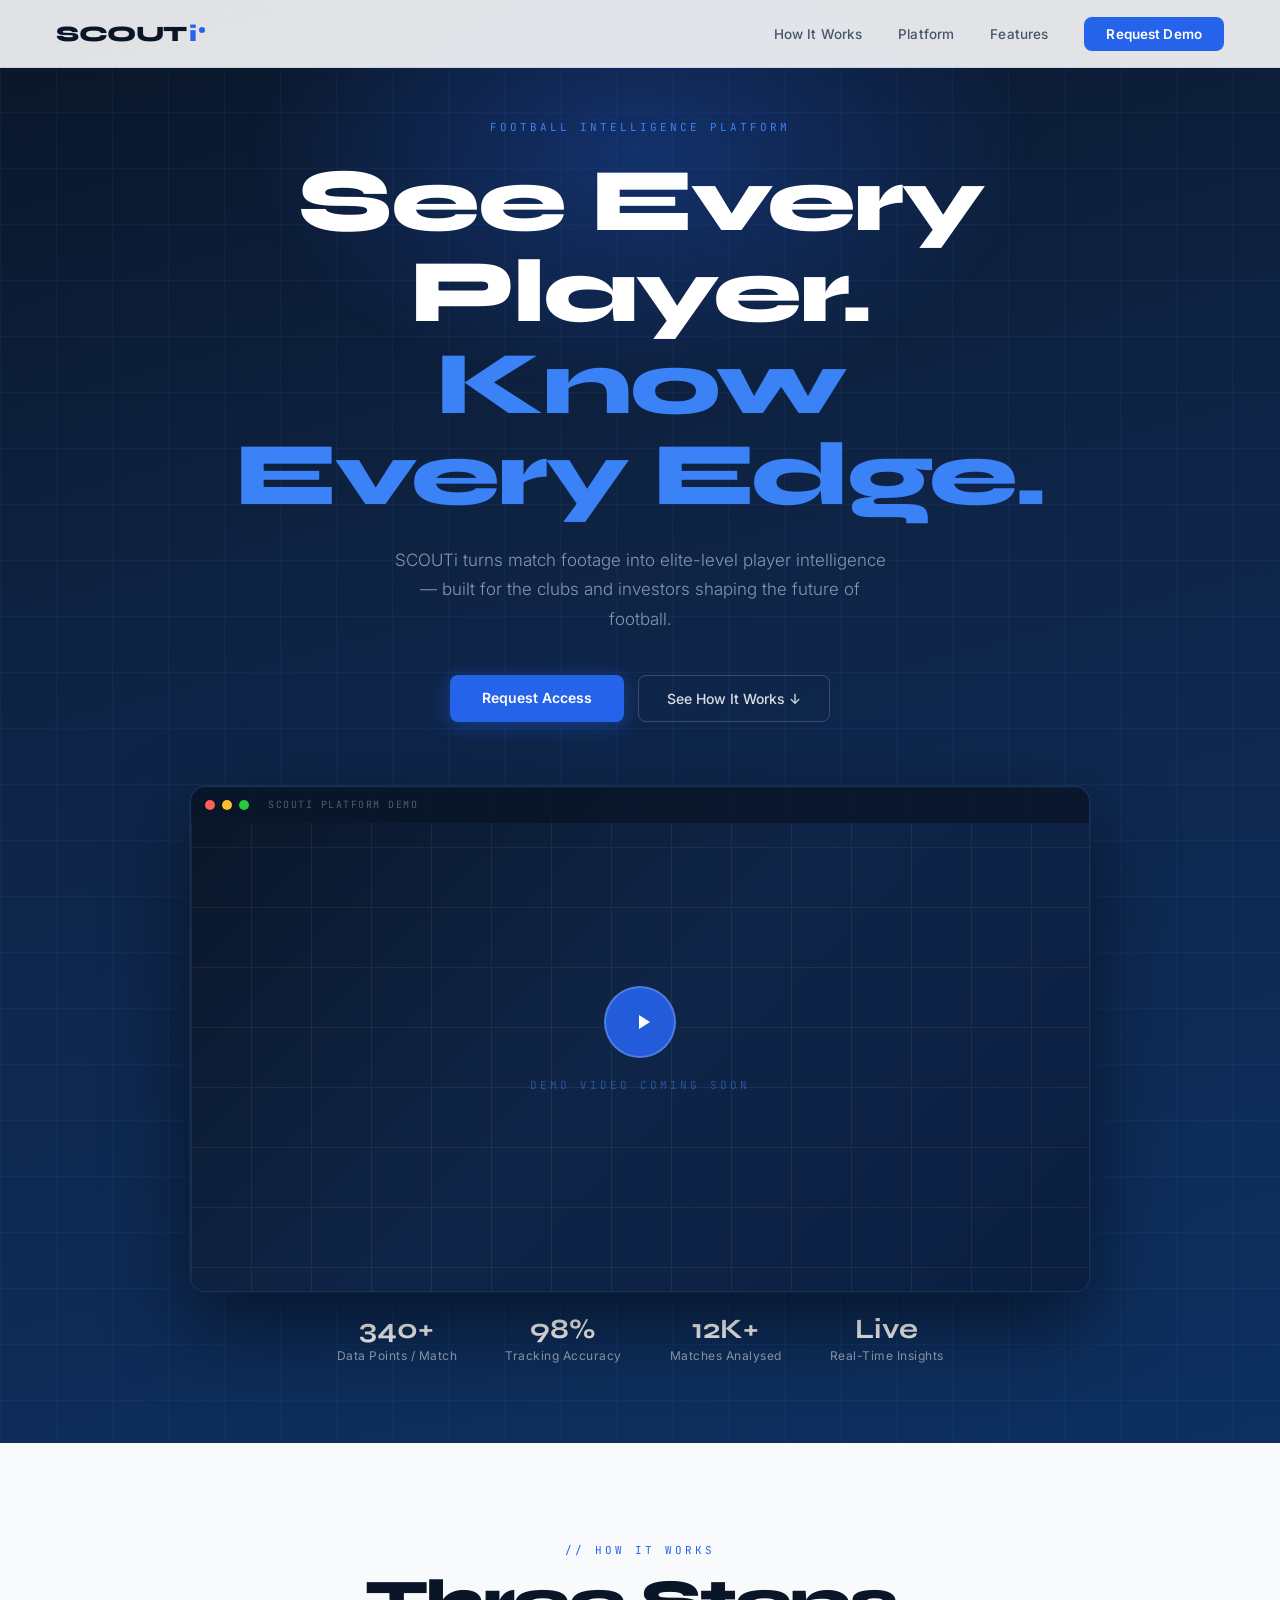
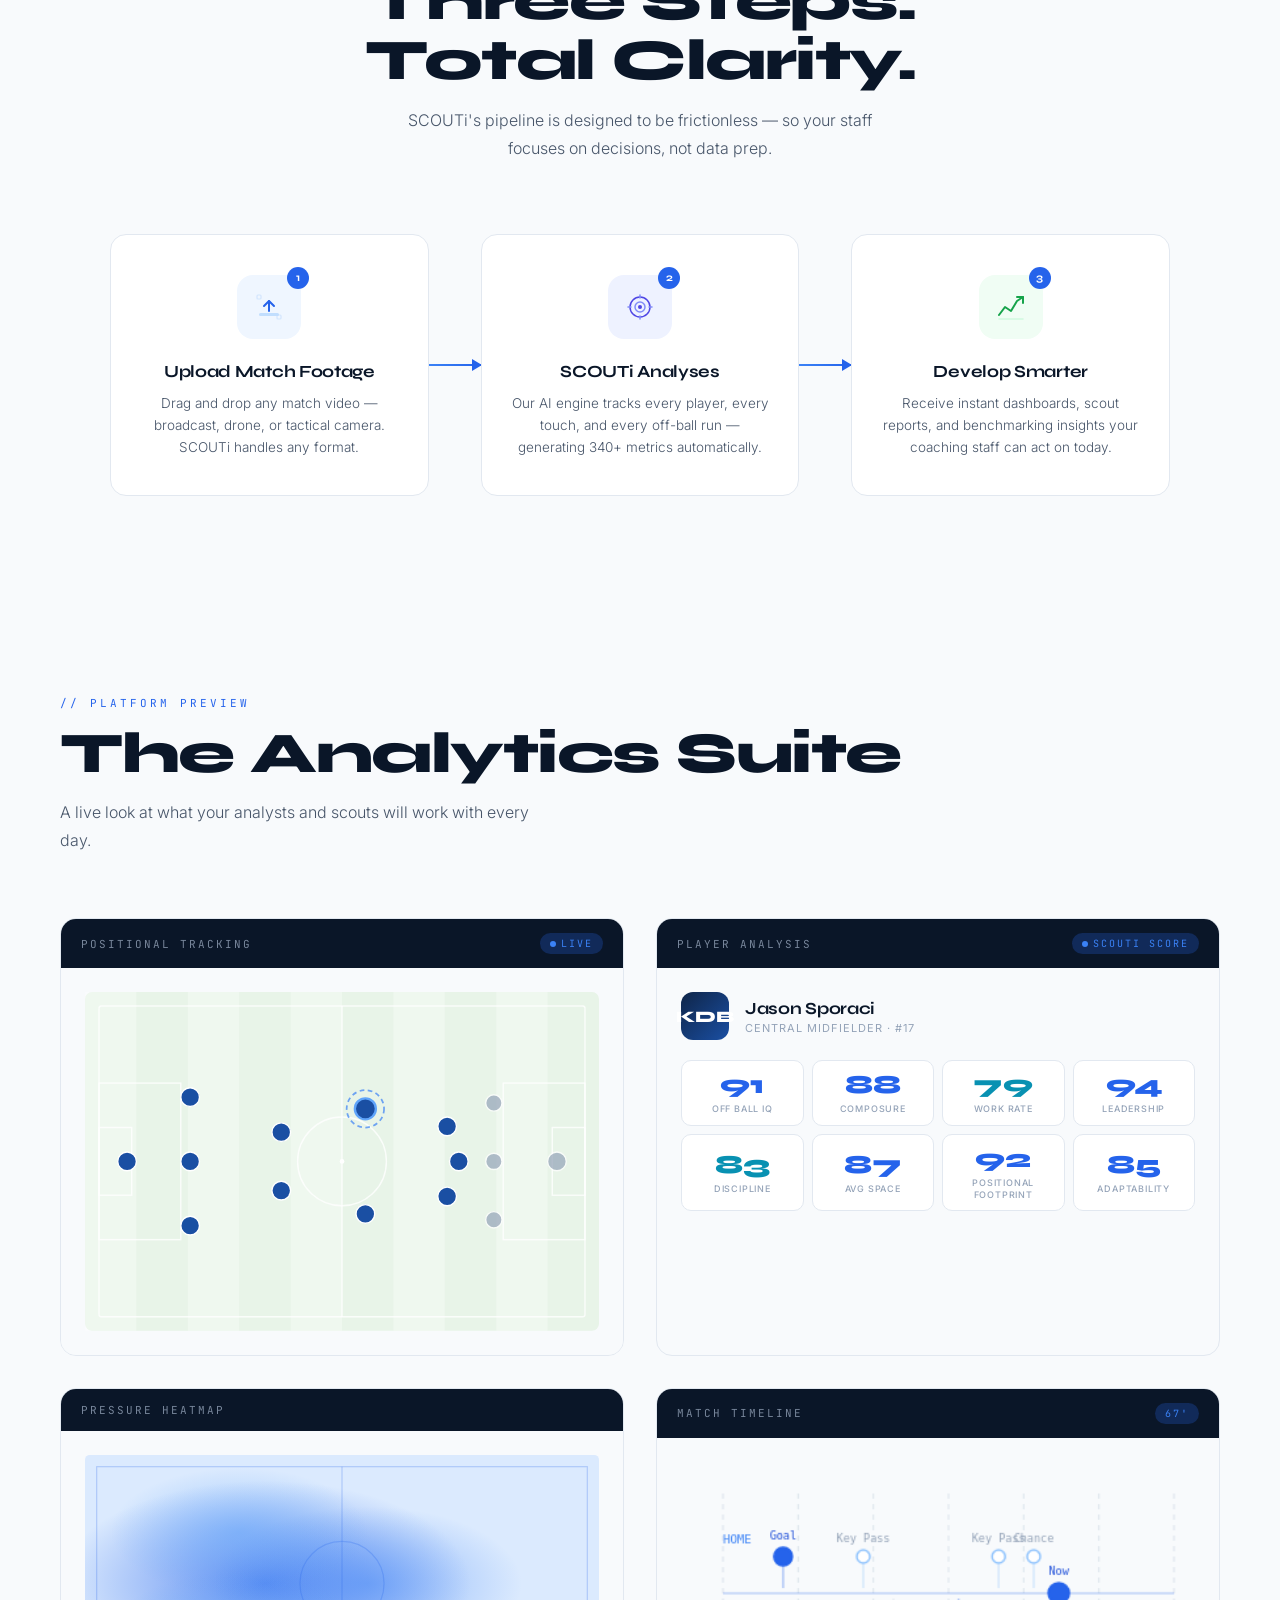
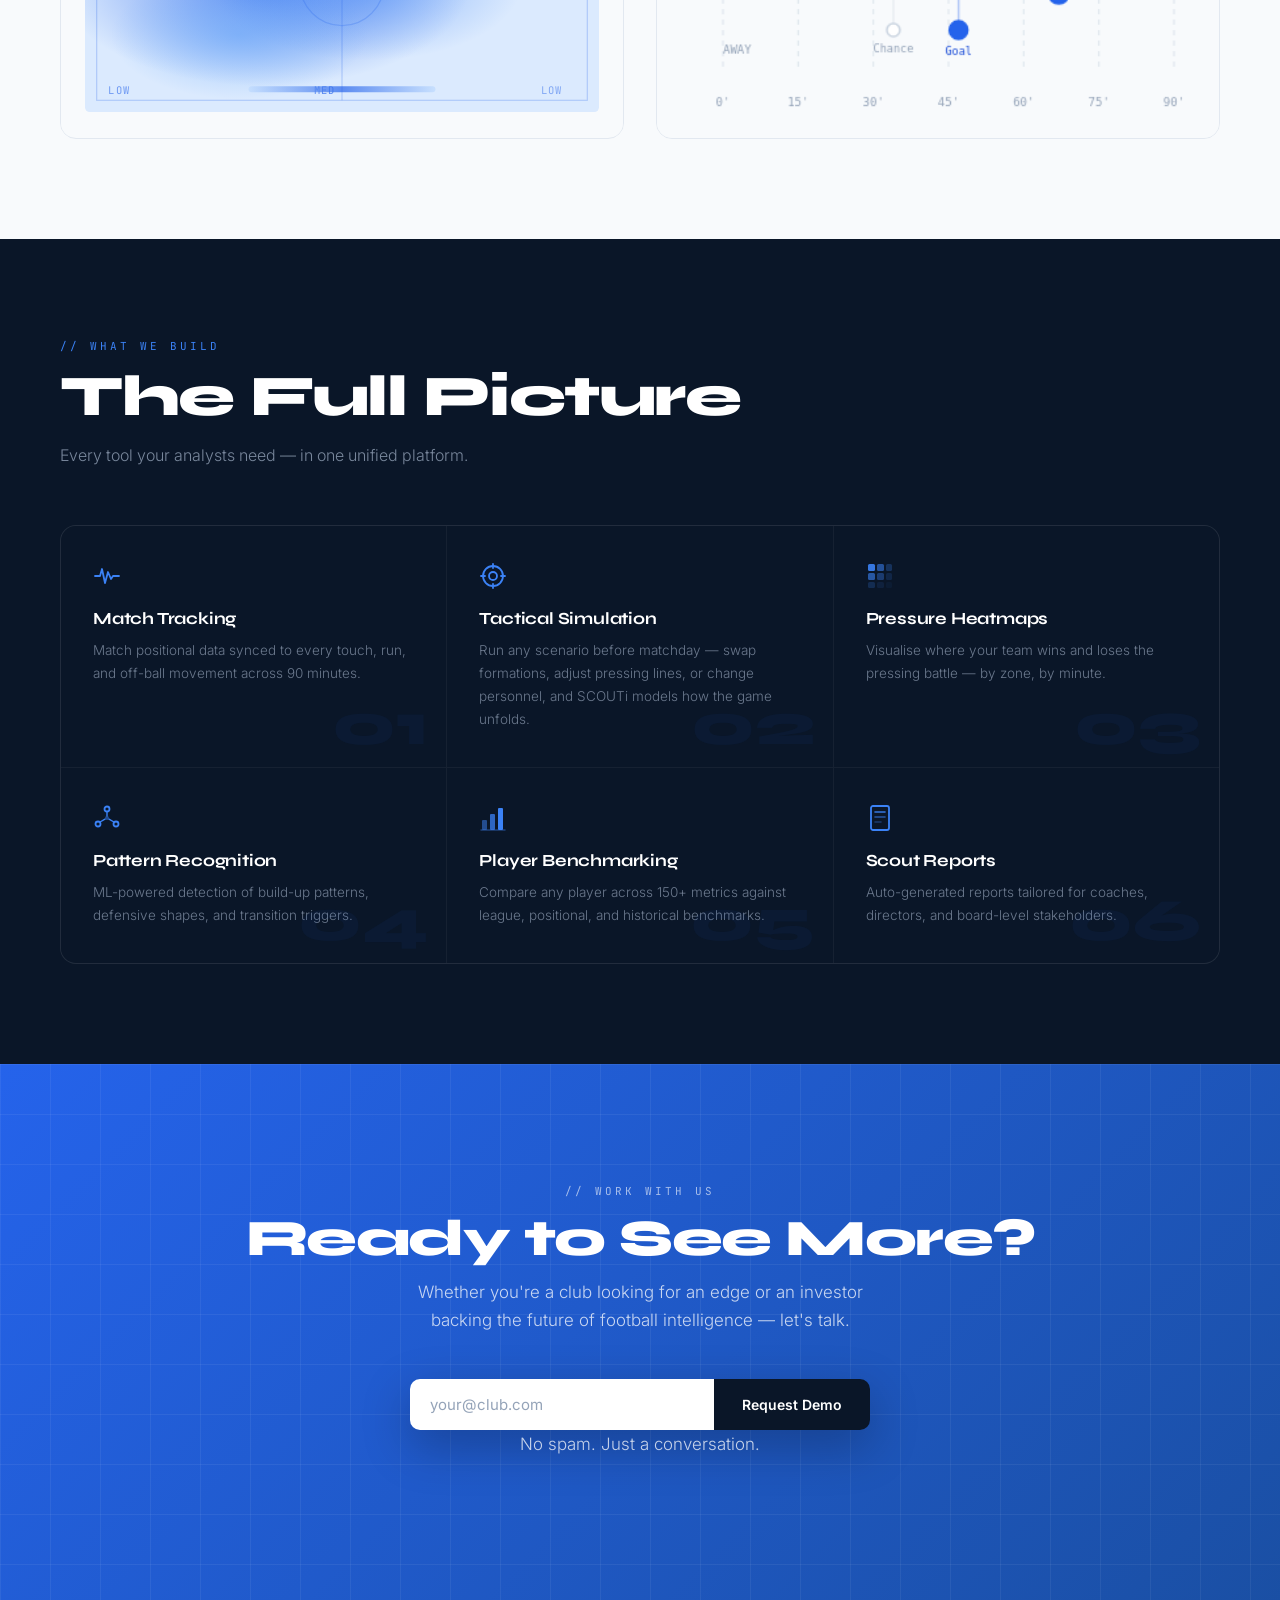
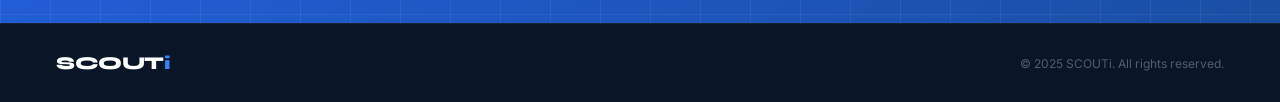
==== index.html @ 8bde6faa "Update index.html" ====
<!DOCTYPE html>
<html lang="en">
<head>
<meta charset="UTF-8">
<meta name="viewport" content="width=device-width, initial-scale=1.0">
<title>SCOUTi — Football Intelligence Platform</title>
<link href="https://fonts.googleapis.com/css2?family=Syne:wght@400;500;600;700;800&family=Inter:wght@300;400;500&family=JetBrains+Mono:wght@400;500&display=swap" rel="stylesheet">
<style>
:root {
  --blue-deep:  #0a1628;
  --blue-mid:   #0f2548;
  --blue:       #1a4fa3;
  --blue-bright:#2563eb;
  --blue-light: #3b82f6;
  --blue-pale:  #eff6ff;
  --blue-glow:  rgba(37,99,235,0.15);
  --white:      #ffffff;
  --off-white:  #f8fafc;
  --grey-light: #e2e8f0;
  --grey:       #94a3b8;
  --grey-dark:  #475569;
  --text:       #0f172a;
  --border:     rgba(37,99,235,0.12);
  --border-mid: rgba(37,99,235,0.22);
}

*, *::before, *::after { box-sizing: border-box; margin: 0; padding: 0; }
html { scroll-behavior: smooth; }
body {
  font-family: 'Inter', sans-serif;
  background: var(--white);
  color: var(--text);
  overflow-x: hidden;
}

/* ── NAV ── */
nav {
  position: fixed; top: 0; left: 0; right: 0; z-index: 200;
  display: flex; align-items: center; justify-content: space-between;
  padding: 0 56px; height: 68px;
  background: rgba(255,255,255,0.88);
  backdrop-filter: blur(16px);
  border-bottom: 1px solid var(--border);
  transition: box-shadow 0.3s;
}
nav.scrolled { box-shadow: 0 4px 24px rgba(10,22,40,0.08); }

.logo {
  font-family: 'Syne', sans-serif; font-weight: 800;
  font-size: 22px; letter-spacing: -0.5px;
  color: var(--blue-deep); text-decoration: none;
  display: flex; align-items: center; gap: 2px;
}
.logo-i { color: var(--blue-bright); }
.logo-dot { width: 6px; height: 6px; background: var(--blue-bright); border-radius: 50%; margin-left: 1px; margin-top: -8px; }

.nav-links { display: flex; align-items: center; gap: 36px; }
.nav-links a {
  font-size: 13.5px; font-weight: 500; color: var(--grey-dark);
  text-decoration: none; letter-spacing: 0.01em;
  transition: color 0.2s;
}
.nav-links a:hover { color: var(--blue-bright); }
.nav-cta {
  background: var(--blue-bright); color: var(--white) !important;
  padding: 9px 22px; border-radius: 8px;
  font-weight: 600 !important;
  transition: background 0.2s, transform 0.15s !important;
}
.nav-cta:hover { background: var(--blue) !important; transform: translateY(-1px); }

/* ── HERO ── */
#hero {
  min-height: 100vh;
  display: flex; flex-direction: column; align-items: center;
  justify-content: center; text-align: center;
  padding: 120px 48px 80px;
  background: linear-gradient(165deg, var(--blue-deep) 0%, var(--blue-mid) 45%, #0d3060 100%);
  position: relative; overflow: hidden;
}

/* Subtle grid */
#hero::before {
  content: '';
  position: absolute; inset: 0;
  background-image:
    linear-gradient(rgba(59,130,246,0.07) 1px, transparent 1px),
    linear-gradient(90deg, rgba(59,130,246,0.07) 1px, transparent 1px);
  background-size: 56px 56px;
}
/* Radial glow */
#hero::after {
  content: '';
  position: absolute;
  top: -100px; left: 50%; transform: translateX(-50%);
  width: 800px; height: 500px;
  background: radial-gradient(ellipse, rgba(37,99,235,0.3) 0%, transparent 70%);
  pointer-events: none;
}

.hero-eyebrow {
  font-family: 'JetBrains Mono', monospace;
  font-size: 11px; letter-spacing: 3px; text-transform: uppercase;
  color: var(--blue-light); margin-bottom: 22px;
  position: relative; z-index: 1;
  opacity: 0; animation: fadeUp 0.6s 0.2s ease forwards;
}

h1 {
  font-family: 'Syne', sans-serif; font-weight: 800;
  font-size: clamp(48px, 7vw, 96px); line-height: 1.02;
  letter-spacing: -2px; color: var(--white);
  max-width: 820px; margin: 0 auto;
  position: relative; z-index: 1;
  opacity: 0; animation: fadeUp 0.7s 0.35s ease forwards;
}
h1 .accent { color: var(--blue-light); }

.hero-sub {
  margin-top: 24px; font-size: 17px; line-height: 1.75;
  color: rgba(148,163,184,0.9); max-width: 500px; font-weight: 300;
  position: relative; z-index: 1;
  opacity: 0; animation: fadeUp 0.7s 0.5s ease forwards;
}

.hero-btns {
  margin-top: 40px; display: flex; gap: 14px; justify-content: center;
  position: relative; z-index: 1;
  opacity: 0; animation: fadeUp 0.6s 0.65s ease forwards;
}
.btn-blue {
  background: var(--blue-bright); color: var(--white);
  font-weight: 600; font-size: 14px; padding: 14px 32px;
  border-radius: 8px; text-decoration: none;
  transition: background 0.2s, transform 0.15s, box-shadow 0.2s;
  box-shadow: 0 4px 20px rgba(37,99,235,0.4);
}
.btn-blue:hover { background: #1d4ed8; transform: translateY(-2px); box-shadow: 0 8px 28px rgba(37,99,235,0.5); }
.btn-outline {
  color: rgba(255,255,255,0.85); font-size: 14px; font-weight: 500;
  padding: 14px 28px; border: 1px solid rgba(255,255,255,0.18);
  border-radius: 8px; text-decoration: none;
  transition: border-color 0.2s, color 0.2s, background 0.2s;
}
.btn-outline:hover { border-color: rgba(255,255,255,0.45); color: #fff; background: rgba(255,255,255,0.06); }

/* ── VIDEO SECTION ── */
.video-wrap {
  position: relative; z-index: 2;
  margin-top: 64px; width: 100%; max-width: 900px;
  opacity: 0; animation: fadeUp 0.8s 0.8s ease forwards;
}
.video-frame {
  background: var(--blue-deep);
  border-radius: 16px;
  border: 1px solid rgba(59,130,246,0.25);
  overflow: hidden;
  box-shadow: 0 32px 80px rgba(0,0,0,0.5), 0 0 0 1px rgba(255,255,255,0.04);
  aspect-ratio: 16/9;
  position: relative;
  display: flex; align-items: center; justify-content: center;
}
/* Placeholder until real video is dropped in */
.video-placeholder {
  position: absolute; inset: 0;
  background: linear-gradient(135deg, #0a1628 0%, #0f2548 50%, #0a1e40 100%);
  display: flex; flex-direction: column; align-items: center; justify-content: center;
  gap: 20px;
}
.video-placeholder .vp-label {
  font-family: 'JetBrains Mono', monospace;
  font-size: 11px; letter-spacing: 3px; text-transform: uppercase;
  color: rgba(59,130,246,0.5);
}
/* Pitch lines inside video placeholder */
.vp-pitch {
  position: absolute; inset: 0; opacity: 0.06;
  background-image:
    linear-gradient(rgba(255,255,255,1) 1px, transparent 1px),
    linear-gradient(90deg, rgba(255,255,255,1) 1px, transparent 1px);
  background-size: 60px 60px;
}
.play-btn {
  width: 72px; height: 72px; border-radius: 50%;
  background: rgba(37,99,235,0.9);
  border: 2px solid rgba(255,255,255,0.2);
  display: flex; align-items: center; justify-content: center;
  cursor: pointer;
  transition: background 0.2s, transform 0.2s, box-shadow 0.2s;
  box-shadow: 0 0 0 0 rgba(37,99,235,0.4);
  animation: pulse-ring 2.5s ease-out infinite;
  position: relative; z-index: 1;
}
.play-btn:hover { background: var(--blue-bright); transform: scale(1.08); }
.play-btn svg { margin-left: 5px; }
@keyframes pulse-ring {
  0%   { box-shadow: 0 0 0 0 rgba(37,99,235,0.45); }
  70%  { box-shadow: 0 0 0 22px rgba(37,99,235,0); }
  100% { box-shadow: 0 0 0 0 rgba(37,99,235,0); }
}

/* Actual video tag (hidden until user adds src) */
#demoVideo {
  width: 100%; height: 100%; object-fit: cover;
  position: absolute; inset: 0; display: none;
}

/* Video chrome bar */
.video-chrome {
  position: absolute; top: 0; left: 0; right: 0;
  height: 36px; background: rgba(10,22,40,0.85);
  display: flex; align-items: center; padding: 0 14px; gap: 7px; z-index: 2;
}
.chrome-dot { width: 10px; height: 10px; border-radius: 50%; }

.hero-stats-strip {
  margin-top: 20px; display: flex; justify-content: center; gap: 48px;
  opacity: 0; animation: fadeUp 0.6s 1s ease forwards;
}
.hs { text-align: center; }
.hs-val { font-family: 'Syne', sans-serif; font-weight: 700; font-size: 28px; color: var(--white); }
.hs-lbl { font-size: 12px; color: var(--grey); letter-spacing: 0.5px; margin-top: 2px; }

@keyframes fadeUp {
  from { opacity: 0; transform: translateY(22px); }
  to   { opacity: 1; transform: translateY(0); }
}

/* ── SHARED SECTION ── */
.section { padding: 100px 56px; }
.section-inner { max-width: 1160px; margin: 0 auto; }
.eyebrow {
  font-family: 'JetBrains Mono', monospace;
  font-size: 11px; letter-spacing: 3px; text-transform: uppercase;
  color: var(--blue-bright); margin-bottom: 14px; display: block;
}
h2 {
  font-family: 'Syne', sans-serif; font-weight: 800;
  font-size: clamp(36px, 4.5vw, 58px); line-height: 1.05;
  letter-spacing: -1.5px; color: var(--blue-deep);
}
.section-sub { font-size: 16px; color: var(--grey-dark); line-height: 1.75; font-weight: 300; max-width: 500px; margin-top: 14px; }

/* ── WORKFLOW ── */
#workflow { background: var(--off-white); }

.workflow-header { text-align: center; margin-bottom: 72px; }
.workflow-header h2 { margin: 0 auto; }
.workflow-header .section-sub { margin: 14px auto 0; }

.workflow-chain {
  display: flex; align-items: stretch;
  gap: 0; position: relative;
  max-width: 1060px; margin: 0 auto;
}

.wf-step {
  flex: 1; display: flex; flex-direction: column; align-items: center;
  text-align: center; padding: 40px 28px 36px;
  background: var(--white); border: 1px solid var(--grey-light);
  border-radius: 16px;
  position: relative; z-index: 1;
  transition: border-color 0.25s, box-shadow 0.25s, transform 0.25s;
  cursor: default;
}
.wf-step:hover {
  border-color: var(--blue-bright);
  box-shadow: 0 12px 40px rgba(37,99,235,0.1);
  transform: translateY(-4px);
}

/* Arrow connector */
.wf-arrow {
  display: flex; align-items: center; justify-content: center;
  width: 52px; flex-shrink: 0; position: relative; z-index: 0;
}
.wf-arrow-line {
  width: 100%; height: 2px;
  background: linear-gradient(90deg, var(--blue-light), var(--blue-bright));
  position: relative;
}
.wf-arrow-line::after {
  content: '';
  position: absolute; right: -1px; top: -5px;
  border-left: 10px solid var(--blue-bright);
  border-top: 6px solid transparent;
  border-bottom: 6px solid transparent;
}

/* Step icon */
.wf-icon {
  width: 64px; height: 64px; border-radius: 16px;
  display: flex; align-items: center; justify-content: center;
  margin-bottom: 22px; position: relative;
}
.wf-step:nth-child(1) .wf-icon { background: #eff6ff; }
.wf-step:nth-child(3) .wf-icon { background: #eef2ff; }
.wf-step:nth-child(5) .wf-icon { background: #f0fdf4; }

.wf-num {
  position: absolute; top: -8px; right: -8px;
  width: 22px; height: 22px; border-radius: 50%;
  background: var(--blue-bright); color: white;
  font-family: 'Syne', sans-serif; font-weight: 700;
  font-size: 11px; display: flex; align-items: center; justify-content: center;
}

.wf-title {
  font-family: 'Syne', sans-serif; font-weight: 700;
  font-size: 17px; color: var(--blue-deep); margin-bottom: 10px; letter-spacing: -0.3px;
}
.wf-desc { font-size: 13.5px; color: var(--grey-dark); line-height: 1.65; font-weight: 300; }

/* ── PLATFORM DEMO ── */
#platform { background: var(--white); }
.platform-grid { display: grid; grid-template-columns: 1fr 1fr; gap: 32px; margin-top: 64px; }

.demo-card {
  border: 1px solid var(--grey-light); border-radius: 16px;
  overflow: hidden; transition: box-shadow 0.25s, border-color 0.25s;
}
.demo-card:hover { box-shadow: 0 12px 40px rgba(37,99,235,0.09); border-color: var(--border-mid); }
.demo-card-header {
  background: var(--blue-deep); padding: 14px 20px;
  display: flex; justify-content: space-between; align-items: center;
}
.demo-card-title {
  font-family: 'JetBrains Mono', monospace; font-size: 11px;
  letter-spacing: 2px; text-transform: uppercase; color: rgba(148,163,184,0.8);
}
.live-chip {
  background: rgba(37,99,235,0.25); color: var(--blue-light);
  font-family: 'JetBrains Mono', monospace; font-size: 10px;
  letter-spacing: 2px; text-transform: uppercase;
  padding: 4px 10px; border-radius: 20px;
  display: flex; align-items: center; gap: 5px;
}
.live-dot { width: 6px; height: 6px; background: var(--blue-light); border-radius: 50%; animation: blink 1.4s ease-in-out infinite; }
@keyframes blink { 0%,100%{opacity:1} 50%{opacity:0.2} }

.demo-card-body { padding: 24px; background: var(--off-white); min-height: 240px; }

/* Mini pitch */
.mini-pitch svg { width: 100%; display: block; }

/* Stat bars */
.stat-bars { display: flex; flex-direction: column; gap: 16px; }
.sbar-row { display: flex; align-items: center; gap: 14px; }
.sbar-label { font-size: 12px; color: var(--grey-dark); width: 90px; flex-shrink: 0; font-weight: 500; }
.sbar-track { flex: 1; height: 6px; background: var(--grey-light); border-radius: 99px; overflow: hidden; }
.sbar-fill { height: 100%; border-radius: 99px; background: linear-gradient(90deg, var(--blue-light), var(--blue-bright)); transition: width 1.2s cubic-bezier(0.4,0,0.2,1); }
.sbar-val { font-family: 'JetBrains Mono', monospace; font-size: 12px; color: var(--blue-bright); font-weight: 500; width: 36px; text-align: right; }

/* Player profile mini */
.player-profile { display: flex; gap: 16px; align-items: center; margin-bottom: 20px; }
.pp-avatar {
  width: 48px; height: 48px; border-radius: 12px;
  background: linear-gradient(135deg, var(--blue-mid), var(--blue));
  display: flex; align-items: center; justify-content: center;
  color: white; font-family: 'Syne', sans-serif; font-weight: 800; font-size: 16px;
  flex-shrink: 0;
}
.pp-info { flex: 1; }
.pp-name { font-family: 'Syne', sans-serif; font-weight: 700; font-size: 17px; color: var(--blue-deep); letter-spacing: -0.3px; }
.pp-role { font-size: 11px; color: var(--grey); letter-spacing: 1px; text-transform: uppercase; margin-top: 2px; }

/* SCOUTi metric boxes */
.metric-grid {
  display: grid;
  grid-template-columns: repeat(4, 1fr);
  gap: 8px;
}
.metric-box {
  background: white;
  border: 1px solid var(--grey-light);
  border-radius: 10px;
  padding: 11px 10px 10px;
  display: flex; flex-direction: column; align-items: center; justify-content: center;
  text-align: center;
  transition: border-color 0.2s, box-shadow 0.2s, transform 0.2s;
  cursor: default;
  position: relative;
  overflow: hidden;
}
.metric-box:hover {
  border-color: var(--blue-light);
  box-shadow: 0 4px 16px rgba(37,99,235,0.1);
  transform: translateY(-2px);
}
.metric-box::before {
  content: '';
  position: absolute; top: 0; left: 0; right: 0; height: 3px;
  background: linear-gradient(90deg, var(--blue-light), var(--blue-bright));
  transform: scaleX(0); transform-origin: left;
  transition: transform 0.25s ease;
}
.metric-box:hover::before { transform: scaleX(1); }

/* Colour tiers by score range */
.metric-box.tier-high .mb-val  { color: #2563eb; }
.metric-box.tier-high::before  { background: linear-gradient(90deg, #60a5fa, #2563eb); }
.metric-box.tier-mid .mb-val   { color: #0891b2; }
.metric-box.tier-mid::before   { background: linear-gradient(90deg, #67e8f9, #0891b2); }
.metric-box.tier-low .mb-val   { color: #94a3b8; }
.metric-box.tier-low::before   { background: linear-gradient(90deg, #cbd5e1, #94a3b8); }

.mb-val {
  font-family: 'Syne', sans-serif; font-weight: 800;
  font-size: 26px; line-height: 1;
  color: var(--blue-bright);
}
.mb-lbl {
  font-size: 9px; color: var(--grey);
  text-transform: uppercase; letter-spacing: 0.8px;
  margin-top: 5px; line-height: 1.3;
  font-weight: 500;
}

/* ── FEATURES ── */
#features { background: var(--blue-deep); }
#features h2 { color: var(--white); }
#features .section-sub { color: rgba(148,163,184,0.8); }
#features .eyebrow { color: var(--blue-light); }

.features-grid { display: grid; grid-template-columns: repeat(3,1fr); gap: 1px; margin-top: 56px; background: rgba(255,255,255,0.05); border: 1px solid rgba(255,255,255,0.05); border-radius: 16px; overflow: hidden; }
.feat {
  padding: 36px 32px; background: var(--blue-deep);
  transition: background 0.2s;
  position: relative; overflow: hidden;
}
.feat:hover { background: var(--blue-mid); }
.feat-icon { display: block; margin-bottom: 18px; width: 28px; height: 28px; }
.feat-title { font-family: 'Syne', sans-serif; font-weight: 700; font-size: 17px; color: var(--white); margin-bottom: 10px; letter-spacing: -0.2px; }
.feat-desc { font-size: 13.5px; color: rgba(148,163,184,0.7); line-height: 1.7; font-weight: 300; }
.feat-num { position: absolute; bottom: 12px; right: 18px; font-family: 'Syne', sans-serif; font-weight: 800; font-size: 60px; color: rgba(37,99,235,0.06); line-height: 1; }

/* ── CTA ── */
#contact {
  background: linear-gradient(135deg, var(--blue-bright) 0%, var(--blue) 100%);
  padding: 120px 56px; text-align: center; position: relative; overflow: hidden;
}
#contact::before {
  content: '';
  position: absolute; inset: 0;
  background-image: linear-gradient(rgba(255,255,255,0.06) 1px, transparent 1px),
    linear-gradient(90deg, rgba(255,255,255,0.06) 1px, transparent 1px);
  background-size: 50px 50px;
}
#contact h2 { color: var(--white); margin-bottom: 12px; font-size: clamp(36px, 4vw, 54px); }
#contact p { color: rgba(255,255,255,0.75); font-size: 17px; max-width: 460px; margin: 0 auto 44px; line-height: 1.7; font-weight: 300; position: relative; z-index: 1; }
.contact-row { display: flex; gap: 0; max-width: 460px; margin: 0 auto; border-radius: 10px; overflow: hidden; box-shadow: 0 16px 48px rgba(0,0,0,0.25); position: relative; z-index: 1; }
.contact-row input {
  flex: 1; background: white; border: none; color: var(--text);
  padding: 16px 20px; font-family: 'Inter', sans-serif; font-size: 15px; outline: none;
}
.contact-row input::placeholder { color: var(--grey); }
.contact-row button {
  background: var(--blue-deep); color: white; border: none;
  padding: 16px 28px; font-family: 'Inter', sans-serif;
  font-weight: 600; font-size: 14px; cursor: pointer; white-space: nowrap;
  transition: background 0.2s;
}
.contact-row button:hover { background: #040d1a; }
.cta-note { color: rgba(255,255,255,0.5); font-size: 12px; margin-top: 14px; position: relative; z-index: 1; }
.form-ok { display: none; color: rgba(255,255,255,0.9); font-family: 'JetBrains Mono', monospace; font-size: 13px; letter-spacing: 1px; margin-top: 16px; position: relative; z-index: 1; }

/* ── FOOTER ── */
footer {
  padding: 28px 56px; background: var(--blue-deep);
  display: flex; justify-content: space-between; align-items: center;
  border-top: 1px solid rgba(255,255,255,0.06);
  flex-wrap: wrap; gap: 12px;
}
.footer-logo { font-family: 'Syne', sans-serif; font-weight: 800; font-size: 18px; color: white; letter-spacing: -0.5px; }
.footer-logo span { color: var(--blue-light); }
footer p { font-size: 12px; color: rgba(148,163,184,0.5); }

/* ── REVEAL ── */
.reveal { opacity: 0; transform: translateY(28px); transition: opacity 0.75s ease, transform 0.75s ease; }
.reveal.visible { opacity: 1; transform: translateY(0); }
.reveal-delay-1 { transition-delay: 0.1s; }
.reveal-delay-2 { transition-delay: 0.2s; }
.reveal-delay-3 { transition-delay: 0.3s; }

/* ── MOBILE ── */
@media (max-width: 900px) {
  nav { padding: 0 20px; }
  .nav-links a:not(.nav-cta) { display: none; }
  .section { padding: 70px 24px; }
  #hero { padding: 100px 24px 60px; }
  .workflow-chain { flex-direction: column; max-width: 420px; }
  .wf-arrow { transform: rotate(90deg); width: 32px; height: 40px; }
  .platform-grid { grid-template-columns: 1fr; }
  .features-grid { grid-template-columns: 1fr; }
  .hero-stats-strip { gap: 28px; }
  footer { flex-direction: column; text-align: center; }
}
</style>
</head>
<body>

<!-- NAV -->
<nav id="mainNav">
  <a href="#" class="logo">SCOUT<span class="logo-i">i</span><span class="logo-dot"></span></a>
  <div class="nav-links">
    <a href="#workflow">How It Works</a>
    <a href="#platform">Platform</a>
    <a href="#features">Features</a>
    <a href="#contact" class="nav-cta">Request Demo</a>
  </div>
</nav>

<!-- HERO -->
<section id="hero">
  <p class="hero-eyebrow">Football Intelligence Platform</p>
  <h1>See Every Player.<br><span class="accent">Know Every Edge.</span></h1>
  <p class="hero-sub">SCOUTi turns match footage into elite-level player intelligence — built for the clubs and investors shaping the future of football.</p>
  <div class="hero-btns">
    <a href="#contact" class="btn-blue">Request Access</a>
    <a href="#workflow" class="btn-outline">See How It Works ↓</a>
  </div>

  <!-- VIDEO -->
  <div class="video-wrap">
    <div class="video-frame">
      <!-- Chrome bar -->
      <div class="video-chrome">
        <div class="chrome-dot" style="background:#ff5f57"></div>
        <div class="chrome-dot" style="background:#febc2e"></div>
        <div class="chrome-dot" style="background:#28c840"></div>
        <span style="margin-left:12px;font-family:'JetBrains Mono',monospace;font-size:10px;color:rgba(148,163,184,0.5);letter-spacing:1.5px;text-transform:uppercase;">SCOUTi Platform Demo</span>
      </div>

      <!-- Placeholder (swap out for real video) -->
      <div class="video-placeholder" id="videoPlaceholder">
        <div class="vp-pitch"></div>
        <div class="play-btn" id="playBtn" onclick="playVideo()">
          <svg width="24" height="24" viewBox="0 0 24 24" fill="white">
            <path d="M8 5v14l11-7z"/>
          </svg>
        </div>
        <p class="vp-label">Demo video coming soon</p>
      </div>

      <!-- Drop your video src here -->
      <video id="demoVideo" controls>
        <source src="YOUR_VIDEO.mp4" type="video/mp4">
      </video>
    </div>
  </div>

  <div class="hero-stats-strip">
    <div class="hs"><div class="hs-val">340+</div><div class="hs-lbl">Data Points / Match</div></div>
    <div class="hs"><div class="hs-val">98%</div><div class="hs-lbl">Tracking Accuracy</div></div>
    <div class="hs"><div class="hs-val">12K+</div><div class="hs-lbl">Matches Analysed</div></div>
    <div class="hs"><div class="hs-val">Live</div><div class="hs-lbl">Real-Time Insights</div></div>
  </div>
</section>

<!-- WORKFLOW -->
<section id="workflow" class="section">
  <div class="section-inner">
    <div class="workflow-header reveal">
      <span class="eyebrow">// How It Works</span>
      <h2>Three Steps.<br>Total Clarity.</h2>
      <p class="section-sub">SCOUTi's pipeline is designed to be frictionless — so your staff focuses on decisions, not data prep.</p>
    </div>

    <div class="workflow-chain">
      <!-- Step 1 -->
      <div class="wf-step reveal">
        <div class="wf-icon">
          <div class="wf-num">1</div>
          <svg width="32" height="32" viewBox="0 0 32 32" fill="none" xmlns="http://www.w3.org/2000/svg">
            <!-- Upload icon -->
            <rect width="32" height="32" rx="8" fill="transparent"/>
            <path d="M16 20V10" stroke="#2563eb" stroke-width="2" stroke-linecap="round"/>
            <path d="M11 15l5-5 5 5" stroke="#2563eb" stroke-width="2" stroke-linecap="round" stroke-linejoin="round"/>
            <rect x="6" y="22" width="20" height="3" rx="1.5" fill="#93c5fd" opacity="0.5"/>
            <!-- Film strip deco -->
            <rect x="4" y="4" width="4" height="4" rx="1" stroke="#bfdbfe" stroke-width="1.2" fill="none" opacity="0.6"/>
            <rect x="24" y="24" width="4" height="4" rx="1" stroke="#bfdbfe" stroke-width="1.2" fill="none" opacity="0.6"/>
          </svg>
        </div>
        <div class="wf-title">Upload Match Footage</div>
        <p class="wf-desc">Drag and drop any match video — broadcast, drone, or tactical camera. SCOUTi handles any format.</p>
      </div>

      <div class="wf-arrow reveal reveal-delay-1">
        <div class="wf-arrow-line"></div>
      </div>

      <!-- Step 2 -->
      <div class="wf-step reveal reveal-delay-1">
        <div class="wf-icon">
          <div class="wf-num">2</div>
          <svg width="32" height="32" viewBox="0 0 32 32" fill="none" xmlns="http://www.w3.org/2000/svg">
            <!-- Brain/AI icon -->
            <circle cx="16" cy="16" r="10" stroke="#4f46e5" stroke-width="1.5" fill="none"/>
            <circle cx="16" cy="16" r="5" stroke="#818cf8" stroke-width="1.5" fill="none"/>
            <circle cx="16" cy="16" r="2" fill="#4f46e5"/>
            <!-- Rays -->
            <line x1="16" y1="4" x2="16" y2="7" stroke="#818cf8" stroke-width="1.5" stroke-linecap="round"/>
            <line x1="16" y1="25" x2="16" y2="28" stroke="#818cf8" stroke-width="1.5" stroke-linecap="round"/>
            <line x1="4" y1="16" x2="7" y2="16" stroke="#818cf8" stroke-width="1.5" stroke-linecap="round"/>
            <line x1="25" y1="16" x2="28" y2="16" stroke="#818cf8" stroke-width="1.5" stroke-linecap="round"/>
          </svg>
        </div>
        <div class="wf-title">SCOUTi Analyses</div>
        <p class="wf-desc">Our AI engine tracks every player, every touch, and every off-ball run — generating 340+ metrics automatically.</p>
      </div>

      <div class="wf-arrow reveal reveal-delay-2">
        <div class="wf-arrow-line"></div>
      </div>

      <!-- Step 3 -->
      <div class="wf-step reveal reveal-delay-2">
        <div class="wf-icon">
          <div class="wf-num">3</div>
          <svg width="32" height="32" viewBox="0 0 32 32" fill="none" xmlns="http://www.w3.org/2000/svg">
            <!-- Chart / growth icon -->
            <polyline points="4,24 10,16 16,20 22,10 28,6" stroke="#16a34a" stroke-width="2" stroke-linecap="round" stroke-linejoin="round" fill="none"/>
            <polyline points="22,6 28,6 28,12" stroke="#16a34a" stroke-width="2" stroke-linecap="round" stroke-linejoin="round" fill="none"/>
            <line x1="4" y1="28" x2="28" y2="28" stroke="#bbf7d0" stroke-width="1.5" stroke-linecap="round" opacity="0.6"/>
          </svg>
        </div>
        <div class="wf-title">Develop Smarter</div>
        <p class="wf-desc">Receive instant dashboards, scout reports, and benchmarking insights your coaching staff can act on today.</p>
      </div>
    </div>
  </div>
</section>

<!-- PLATFORM DEMO -->
<section id="platform" class="section" style="background:var(--off-white)">
  <div class="section-inner">
    <div class="reveal">
      <span class="eyebrow">// Platform Preview</span>
      <h2>The Analytics Suite</h2>
      <p class="section-sub">A live look at what your analysts and scouts will work with every day.</p>
    </div>

    <div class="platform-grid">
      <!-- Pitch card -->
      <div class="demo-card reveal">
        <div class="demo-card-header">
          <span class="demo-card-title">Positional Tracking</span>
          <span class="live-chip"><span class="live-dot"></span>Live</span>
        </div>
        <div class="demo-card-body mini-pitch">
          <svg viewBox="0 0 440 290" xmlns="http://www.w3.org/2000/svg">
            <rect width="440" height="290" fill="#e8f4e8" rx="6"/>
            <!-- Stripes -->
            <rect x="0"   width="44" height="290" fill="rgba(255,255,255,0.3)"/>
            <rect x="88"  width="44" height="290" fill="rgba(255,255,255,0.3)"/>
            <rect x="176" width="44" height="290" fill="rgba(255,255,255,0.3)"/>
            <rect x="264" width="44" height="290" fill="rgba(255,255,255,0.3)"/>
            <rect x="352" width="44" height="290" fill="rgba(255,255,255,0.3)"/>
            <!-- Lines -->
            <g stroke="rgba(255,255,255,0.8)" stroke-width="1.2" fill="none">
              <rect x="12" y="12" width="416" height="266" rx="2"/>
              <line x1="220" y1="12" x2="220" y2="278"/>
              <circle cx="220" cy="145" r="38"/>
              <circle cx="220" cy="145" r="2" fill="white" stroke="none"/>
              <rect x="12" y="78" width="70" height="134"/>
              <rect x="358" y="78" width="70" height="134"/>
              <rect x="12" y="116" width="28" height="58"/>
              <rect x="400" y="116" width="28" height="58"/>
            </g>
            <!-- Players home -->
            <g fill="#1a4fa3" stroke="white" stroke-width="1.2">
              <circle cx="36" cy="145" r="8"/>
              <circle cx="90" cy="90" r="8"/>
              <circle cx="90" cy="145" r="8"/>
              <circle cx="90" cy="200" r="8"/>
              <circle cx="168" cy="120" r="8"/>
              <circle cx="168" cy="170" r="8"/>
              <circle cx="240" cy="100" r="9" stroke="#60a5fa" stroke-width="2"/>
              <circle cx="240" cy="190" r="8"/>
              <circle cx="310" cy="115" r="8"/>
              <circle cx="320" cy="145" r="8"/>
              <circle cx="310" cy="175" r="8"/>
            </g>
            <!-- Players away -->
            <g fill="#94a3b8" stroke="white" stroke-width="1.2" opacity="0.7">
              <circle cx="404" cy="145" r="8"/>
              <circle cx="350" cy="95" r="7"/>
              <circle cx="350" cy="145" r="7"/>
              <circle cx="350" cy="195" r="7"/>
            </g>
            <!-- Selected player ring -->
            <circle cx="240" cy="100" r="16" fill="none" stroke="#3b82f6" stroke-width="1.5" stroke-dasharray="4 3" opacity="0.7"/>
          </svg>
        </div>
      </div>

      <!-- Player profile card -->
      <div class="demo-card reveal reveal-delay-1">
        <div class="demo-card-header">
          <span class="demo-card-title">Player Analysis</span>
          <span class="live-chip"><span class="live-dot"></span>SCOUTi Score</span>
        </div>
        <div class="demo-card-body">
          <!-- Player identity row -->
          <div class="player-profile">
            <div class="pp-avatar">KDB</div>
            <div class="pp-info">
              <div class="pp-name">Jason Sporaci</div>
              <div class="pp-role">Central Midfielder · #17</div>
            </div>
          </div>

          <!-- SCOUTi metric boxes — 8 proprietary metrics — 4×2 grid -->
          <div class="metric-grid">
            <div class="metric-box tier-high">
              <div class="mb-val">91</div>
              <div class="mb-lbl">Off Ball IQ</div>
            </div>
            <div class="metric-box tier-high">
              <div class="mb-val">88</div>
              <div class="mb-lbl">Composure</div>
            </div>
            <div class="metric-box tier-mid">
              <div class="mb-val">79</div>
              <div class="mb-lbl">Work Rate</div>
            </div>
            <div class="metric-box tier-high">
              <div class="mb-val">94</div>
              <div class="mb-lbl">Leadership</div>
            </div>
            <div class="metric-box tier-mid">
              <div class="mb-val">83</div>
              <div class="mb-lbl">Discipline</div>
            </div>
            <div class="metric-box tier-high">
              <div class="mb-val">87</div>
              <div class="mb-lbl">Avg Space</div>
            </div>
            <div class="metric-box tier-high">
              <div class="mb-val">92</div>
              <div class="mb-lbl">Positional Footprint</div>
            </div>
            <div class="metric-box tier-high">
              <div class="mb-val">85</div>
              <div class="mb-lbl">Adaptability</div>
            </div>
          </div>
        </div>
      </div>

      <!-- Heatmap card -->
      <div class="demo-card reveal reveal-delay-2">
        <div class="demo-card-header">
          <span class="demo-card-title">Pressure Heatmap</span>
        </div>
        <div class="demo-card-body mini-pitch">
          <svg viewBox="0 0 440 220" xmlns="http://www.w3.org/2000/svg">
            <defs>
              <radialGradient id="h1" cx="35%" cy="50%" r="40%"><stop offset="0%" stop-color="#2563eb" stop-opacity="0.7"/><stop offset="100%" stop-color="#2563eb" stop-opacity="0"/></radialGradient>
              <radialGradient id="h2" cx="55%" cy="50%" r="30%"><stop offset="0%" stop-color="#3b82f6" stop-opacity="0.5"/><stop offset="100%" stop-color="#3b82f6" stop-opacity="0"/></radialGradient>
              <radialGradient id="h3" cx="30%" cy="30%" r="25%"><stop offset="0%" stop-color="#60a5fa" stop-opacity="0.5"/><stop offset="100%" stop-color="#60a5fa" stop-opacity="0"/></radialGradient>
              <radialGradient id="h4" cx="30%" cy="70%" r="25%"><stop offset="0%" stop-color="#60a5fa" stop-opacity="0.5"/><stop offset="100%" stop-color="#60a5fa" stop-opacity="0"/></radialGradient>
            </defs>
            <rect width="440" height="220" fill="#dbeafe" rx="4"/>
            <rect width="440" height="220" fill="url(#h1)"/>
            <rect width="440" height="220" fill="url(#h2)"/>
            <rect width="440" height="220" fill="url(#h3)"/>
            <rect width="440" height="220" fill="url(#h4)"/>
            <g stroke="rgba(37,99,235,0.25)" stroke-width="1" fill="none">
              <rect x="10" y="10" width="420" height="200"/>
              <line x1="220" y1="10" x2="220" y2="210"/>
              <circle cx="220" cy="110" r="36"/>
            </g>
            <!-- Intensity label -->
            <text x="20" y="205" fill="rgba(37,99,235,0.6)" font-family="JetBrains Mono,monospace" font-size="9" letter-spacing="1">LOW</text>
            <text x="196" y="205" fill="rgba(37,99,235,0.7)" font-family="JetBrains Mono,monospace" font-size="9" letter-spacing="1">MED</text>
            <text x="390" y="205" fill="rgba(37,99,235,0.5)" font-family="JetBrains Mono,monospace" font-size="9" letter-spacing="1">LOW</text>
            <!-- Gradient bar -->
            <defs><linearGradient id="lgbar" x1="0" x2="1" y1="0" y2="0"><stop offset="0%" stop-color="#bfdbfe"/><stop offset="50%" stop-color="#2563eb"/><stop offset="100%" stop-color="#bfdbfe"/></linearGradient></defs>
            <rect x="140" y="198" width="160" height="5" rx="2.5" fill="url(#lgbar)" opacity="0.7"/>
          </svg>
        </div>
      </div>

      <!-- Timeline card -->
      <div class="demo-card reveal reveal-delay-3">
        <div class="demo-card-header">
          <span class="demo-card-title">Match Timeline</span>
          <span class="live-chip">67'</span>
        </div>
        <div class="demo-card-body">
          <canvas id="timelineCanvas" width="392" height="192" style="width:100%;display:block"></canvas>
        </div>
      </div>
    </div>
  </div>
</section>

<!-- FEATURES -->
<section id="features" class="section">
  <div class="section-inner">
    <div class="reveal">
      <span class="eyebrow">// What We Build</span>
      <h2>The Full Picture</h2>
      <p class="section-sub" style="color:rgba(148,163,184,0.8)">Every tool your analysts need — in one unified platform.</p>
    </div>
    <div class="features-grid reveal">
      <div class="feat">
        <span class="feat-icon">
          <!-- Pulse / live signal — Real-Time Tracking -->
          <svg width="28" height="28" viewBox="0 0 28 28" fill="none" xmlns="http://www.w3.org/2000/svg">
            <polyline points="2,14 7,14 9,7 12,21 15,10 18,17 20,14 26,14" stroke="#3b82f6" stroke-width="1.8" stroke-linecap="round" stroke-linejoin="round" fill="none"/>
          </svg>
        </span>
        <div class="feat-title">Match Tracking</div>
        <p class="feat-desc">Match positional data synced to every touch, run, and off-ball movement across 90 minutes.</p>
        <div class="feat-num">01</div>
      </div>
      <div class="feat">
        <span class="feat-icon">
          <!-- Simulation feature -->
          <svg width="28" height="28" viewBox="0 0 28 28" fill="none" xmlns="http://www.w3.org/2000/svg">
            <circle cx="14" cy="14" r="10" stroke="#3b82f6" stroke-width="1.8"/>
            <circle cx="14" cy="14" r="4" stroke="#3b82f6" stroke-width="1.8"/>
            <line x1="14" y1="2" x2="14" y2="6"  stroke="#3b82f6" stroke-width="1.8" stroke-linecap="round"/>
            <line x1="14" y1="22" x2="14" y2="26" stroke="#3b82f6" stroke-width="1.8" stroke-linecap="round"/>
            <line x1="2"  y1="14" x2="6"  y2="14" stroke="#3b82f6" stroke-width="1.8" stroke-linecap="round"/>
            <line x1="22" y1="14" x2="26" y2="14" stroke="#3b82f6" stroke-width="1.8" stroke-linecap="round"/>
          </svg>
        </span>
        <div class="feat-title">Tactical Simulation</div>
        <p class="feat-desc">Run any scenario before matchday — swap formations, adjust pressing lines, or change personnel, and SCOUTi models how the game unfolds.</p>
        <div class="feat-num">02</div>
      </div>
      <div class="feat">
        <span class="feat-icon">
          <!-- Grid zones — Pressure Heatmaps -->
          <svg width="28" height="28" viewBox="0 0 28 28" fill="none" xmlns="http://www.w3.org/2000/svg">
            <rect x="2"  y="2"  width="7" height="7" rx="1.5" fill="#3b82f6" opacity="0.9"/>
            <rect x="11" y="2"  width="7" height="7" rx="1.5" fill="#3b82f6" opacity="0.55"/>
            <rect x="20" y="2"  width="6" height="7" rx="1.5" fill="#3b82f6" opacity="0.25"/>
            <rect x="2"  y="11" width="7" height="7" rx="1.5" fill="#3b82f6" opacity="0.6"/>
            <rect x="11" y="11" width="7" height="7" rx="1.5" fill="#3b82f6" opacity="0.35"/>
            <rect x="20" y="11" width="6" height="7" rx="1.5" fill="#3b82f6" opacity="0.15"/>
            <rect x="2"  y="20" width="7" height="6" rx="1.5" fill="#3b82f6" opacity="0.2"/>
            <rect x="11" y="20" width="7" height="6" rx="1.5" fill="#3b82f6" opacity="0.1"/>
            <rect x="20" y="20" width="6" height="6" rx="1.5" fill="#3b82f6" opacity="0.05"/>
          </svg>
        </span>
        <div class="feat-title">Pressure Heatmaps</div>
        <p class="feat-desc">Visualise where your team wins and loses the pressing battle — by zone, by minute.</p>
        <div class="feat-num">03</div>
      </div>
      <div class="feat">
        <span class="feat-icon">
          <!-- Nodes / network — Pattern Recognition -->
          <svg width="28" height="28" viewBox="0 0 28 28" fill="none" xmlns="http://www.w3.org/2000/svg">
            <circle cx="14" cy="5"  r="2.5" stroke="#3b82f6" stroke-width="1.8"/>
            <circle cx="5"  cy="20" r="2.5" stroke="#3b82f6" stroke-width="1.8"/>
            <circle cx="23" cy="20" r="2.5" stroke="#3b82f6" stroke-width="1.8"/>
            <circle cx="14" cy="14" r="2"   fill="#3b82f6" opacity="0.5"/>
            <line x1="14" y1="7.5"  x2="14" y2="12"  stroke="#3b82f6" stroke-width="1.4" stroke-linecap="round"/>
            <line x1="12" y1="15.2" x2="7"  y2="18"  stroke="#3b82f6" stroke-width="1.4" stroke-linecap="round"/>
            <line x1="16" y1="15.2" x2="21" y2="18"  stroke="#3b82f6" stroke-width="1.4" stroke-linecap="round"/>
          </svg>
        </span>
        <div class="feat-title">Pattern Recognition</div>
        <p class="feat-desc">ML-powered detection of build-up patterns, defensive shapes, and transition triggers.</p>
        <div class="feat-num">04</div>
      </div>
      <div class="feat">
        <span class="feat-icon">
          <!-- Bar chart — Player Benchmarking -->
          <svg width="28" height="28" viewBox="0 0 28 28" fill="none" xmlns="http://www.w3.org/2000/svg">
            <rect x="3"  y="16" width="5" height="10" rx="1" fill="#3b82f6" opacity="0.5"/>
            <rect x="11" y="10" width="5" height="16" rx="1" fill="#3b82f6" opacity="0.75"/>
            <rect x="19" y="4"  width="5" height="22" rx="1" fill="#3b82f6" opacity="1"/>
            <line x1="2" y1="26" x2="26" y2="26" stroke="#3b82f6" stroke-width="1.5" stroke-linecap="round" opacity="0.4"/>
          </svg>
        </span>
        <div class="feat-title">Player Benchmarking</div>
        <p class="feat-desc">Compare any player across 150+ metrics against league, positional, and historical benchmarks.</p>
        <div class="feat-num">05</div>
      </div>
      <div class="feat">
        <span class="feat-icon">
          <!-- Document lines — Scout Reports -->
          <svg width="28" height="28" viewBox="0 0 28 28" fill="none" xmlns="http://www.w3.org/2000/svg">
            <rect x="5" y="2" width="18" height="24" rx="2" stroke="#3b82f6" stroke-width="1.8" fill="none"/>
            <line x1="9" y1="8"  x2="19" y2="8"  stroke="#3b82f6" stroke-width="1.6" stroke-linecap="round" opacity="0.9"/>
            <line x1="9" y1="13" x2="19" y2="13" stroke="#3b82f6" stroke-width="1.6" stroke-linecap="round" opacity="0.6"/>
            <line x1="9" y1="18" x2="15" y2="18" stroke="#3b82f6" stroke-width="1.6" stroke-linecap="round" opacity="0.35"/>
          </svg>
        </span>
        <div class="feat-title">Scout Reports</div>
        <p class="feat-desc">Auto-generated reports tailored for coaches, directors, and board-level stakeholders.</p>
        <div class="feat-num">06</div>
      </div>
    </div>
  </div>
</section>

<!-- CTA -->
<section id="contact">
  <div style="position:relative;z-index:1">
    <span class="eyebrow" style="color:rgba(255,255,255,0.6)">// Work With Us</span>
    <h2>Ready to See More?</h2>
    <p>Whether you're a club looking for an edge or an investor backing the future of football intelligence — let's talk.</p>
    <div class="contact-row">
      <input type="email" id="emailInput" placeholder="your@club.com"/>
      <button onclick="submitForm()">Request Demo</button>
    </div>
    <p class="cta-note">No spam. Just a conversation.</p>
    <p class="form-ok" id="formOk">✓ Received — we'll be in touch shortly.</p>
  </div>
</section>

<footer>
  <div class="footer-logo">SCOUT<span>i</span></div>
  <p>© 2025 SCOUTi. All rights reserved.</p>
</footer>

<script>
// Nav shadow on scroll
window.addEventListener('scroll', () => {
  document.getElementById('mainNav').classList.toggle('scrolled', window.scrollY > 20);
});

// Scroll reveal
const obs = new IntersectionObserver(entries => {
  entries.forEach((e, i) => {
    if (e.isIntersecting) setTimeout(() => e.target.classList.add('visible'), i * 80);
  });
}, { threshold: 0.1 });
document.querySelectorAll('.reveal').forEach(el => obs.observe(el));

// Animate stat bars when visible
const barObs = new IntersectionObserver(entries => {
  entries.forEach(e => {
    if (e.isIntersecting) {
      e.target.querySelectorAll('.sbar-fill').forEach(b => {
        const w = b.style.width; b.style.width = '0';
        setTimeout(() => { b.style.width = w; }, 100);
      });
    }
  });
}, { threshold: 0.3 });
document.querySelectorAll('.demo-card').forEach(c => barObs.observe(c));

// Video play
function playVideo() {
  const vid = document.getElementById('demoVideo');
  const ph  = document.getElementById('videoPlaceholder');
  if (vid.src && !vid.src.includes('YOUR_VIDEO')) {
    ph.style.display = 'none';
    vid.style.display = 'block';
    vid.play();
  }
  // If no real src yet, placeholder stays visible
}

// Timeline chart
const tc = document.getElementById('timelineCanvas');
const ctx = tc.getContext('2d');
const W = 392, H = 192;
const pad = { l: 32, r: 16, t: 24, b: 32 };

const events = [
  { min: 12, type: 'goal',  team: 'home', label: 'Goal' },
  { min: 28, type: 'key',   team: 'home', label: 'Key Pass' },
  { min: 34, type: 'key',   team: 'away', label: 'Chance' },
  { min: 47, type: 'goal',  team: 'away', label: 'Goal' },
  { min: 55, type: 'key',   team: 'home', label: 'Key Pass' },
  { min: 62, type: 'key',   team: 'home', label: 'Chance' },
  { min: 67, type: 'now',   team: 'home', label: 'Now' },
];

function drawTimeline() {
  ctx.clearRect(0, 0, W, H);
  const midY = H / 2 + 4;
  const xScale = x => pad.l + (x / 90) * (W - pad.l - pad.r);

  // Minute gridlines
  [0,15,30,45,60,75,90].forEach(m => {
    const x = xScale(m);
    ctx.beginPath();
    ctx.moveTo(x, pad.t); ctx.lineTo(x, H - pad.b);
    ctx.strokeStyle = 'rgba(203,213,225,0.6)'; ctx.lineWidth = 1;
    ctx.setLineDash([4, 4]); ctx.stroke(); ctx.setLineDash([]);
    ctx.fillStyle = '#94a3b8';
    ctx.font = '9px JetBrains Mono, monospace';
    ctx.textAlign = 'center';
    ctx.fillText(m + "'", x, H - 6);
  });

  // Axis line
  ctx.beginPath();
  ctx.moveTo(pad.l, midY); ctx.lineTo(W - pad.r, midY);
  ctx.strokeStyle = 'rgba(37,99,235,0.2)'; ctx.lineWidth = 2;
  ctx.setLineDash([]); ctx.stroke();

  // Team labels
  ctx.font = '9px JetBrains Mono, monospace';
  ctx.textAlign = 'left';
  ctx.fillStyle = '#3b82f6'; ctx.fillText('HOME', pad.l, midY - 38);
  ctx.fillStyle = '#94a3b8'; ctx.fillText('AWAY', pad.l, midY + 46);

  events.forEach(ev => {
    const x = xScale(ev.min);
    const isHome = ev.team === 'home';
    const yOff = ev.type === 'now' ? 0 : (isHome ? -28 : 28);
    const y = midY + yOff;
    const isGoal = ev.type === 'goal';
    const isNow  = ev.type === 'now';
    const col = isGoal || isNow ? '#2563eb' : (isHome ? '#93c5fd' : '#cbd5e1');
    const r = isGoal ? 7 : isNow ? 8 : 5;

    // Stem
    ctx.beginPath();
    ctx.moveTo(x, midY + (isHome ? -4 : 4));
    ctx.lineTo(x, y + (isHome ? r : -r));
    ctx.strokeStyle = col + '55'; ctx.lineWidth = 1.5; ctx.stroke();

    // Dot
    ctx.beginPath();
    ctx.arc(x, y, r, 0, Math.PI * 2);
    ctx.fillStyle = isGoal || isNow ? col : 'white';
    ctx.strokeStyle = col; ctx.lineWidth = 1.5;
    ctx.fill(); ctx.stroke();

    // Label
    ctx.fillStyle = isGoal || isNow ? '#1d4ed8' : '#94a3b8';
    ctx.font = '8.5px JetBrains Mono, monospace';
    ctx.textAlign = 'center';
    ctx.fillText(ev.label, x, isHome ? y - r - 6 : y + r + 12);
  });
}
drawTimeline();

// Form
function submitForm() {
  const v = document.getElementById('emailInput').value;
  if (!v || !v.includes('@')) {
    document.getElementById('emailInput').style.outline = '2px solid rgba(255,255,255,0.5)';
    return;
  }
  document.querySelector('.contact-row').style.opacity = '0.4';
  document.getElementById('formOk').style.display = 'block';
}
</script>
</body>
</html>
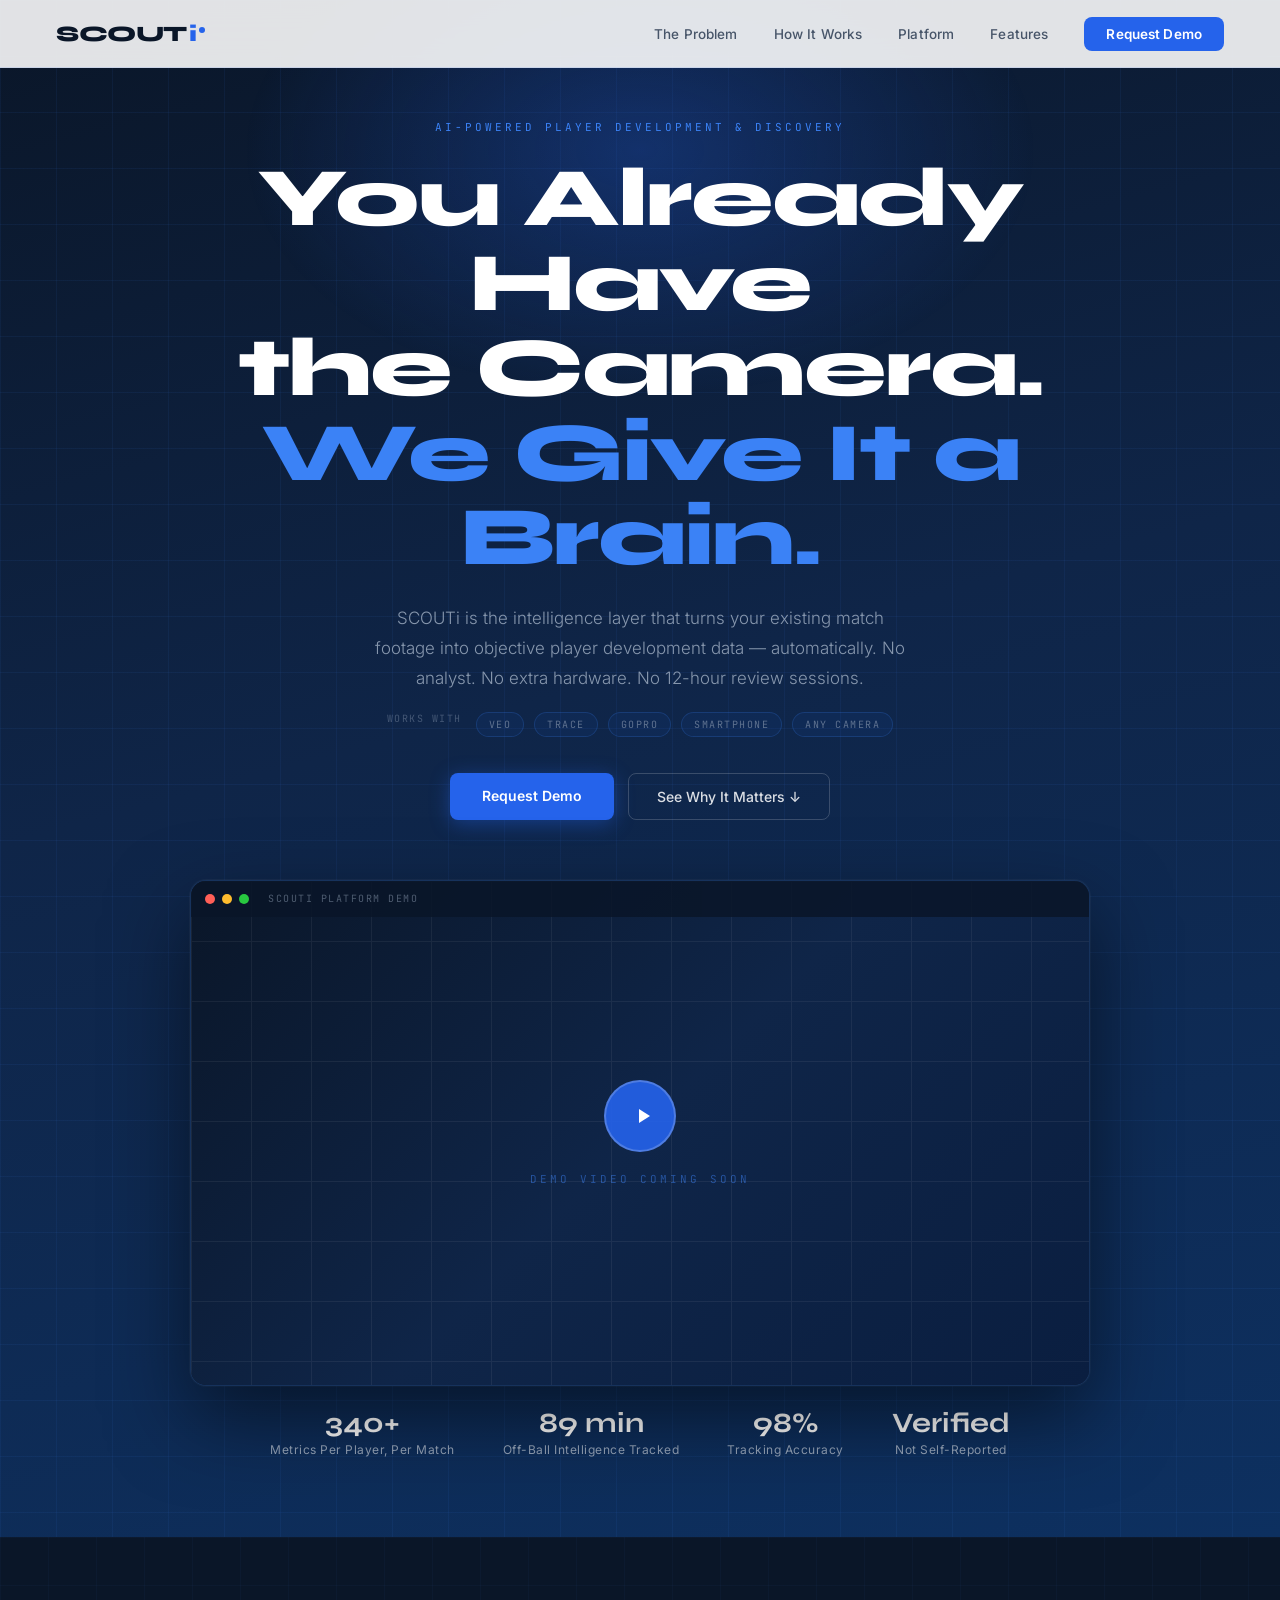
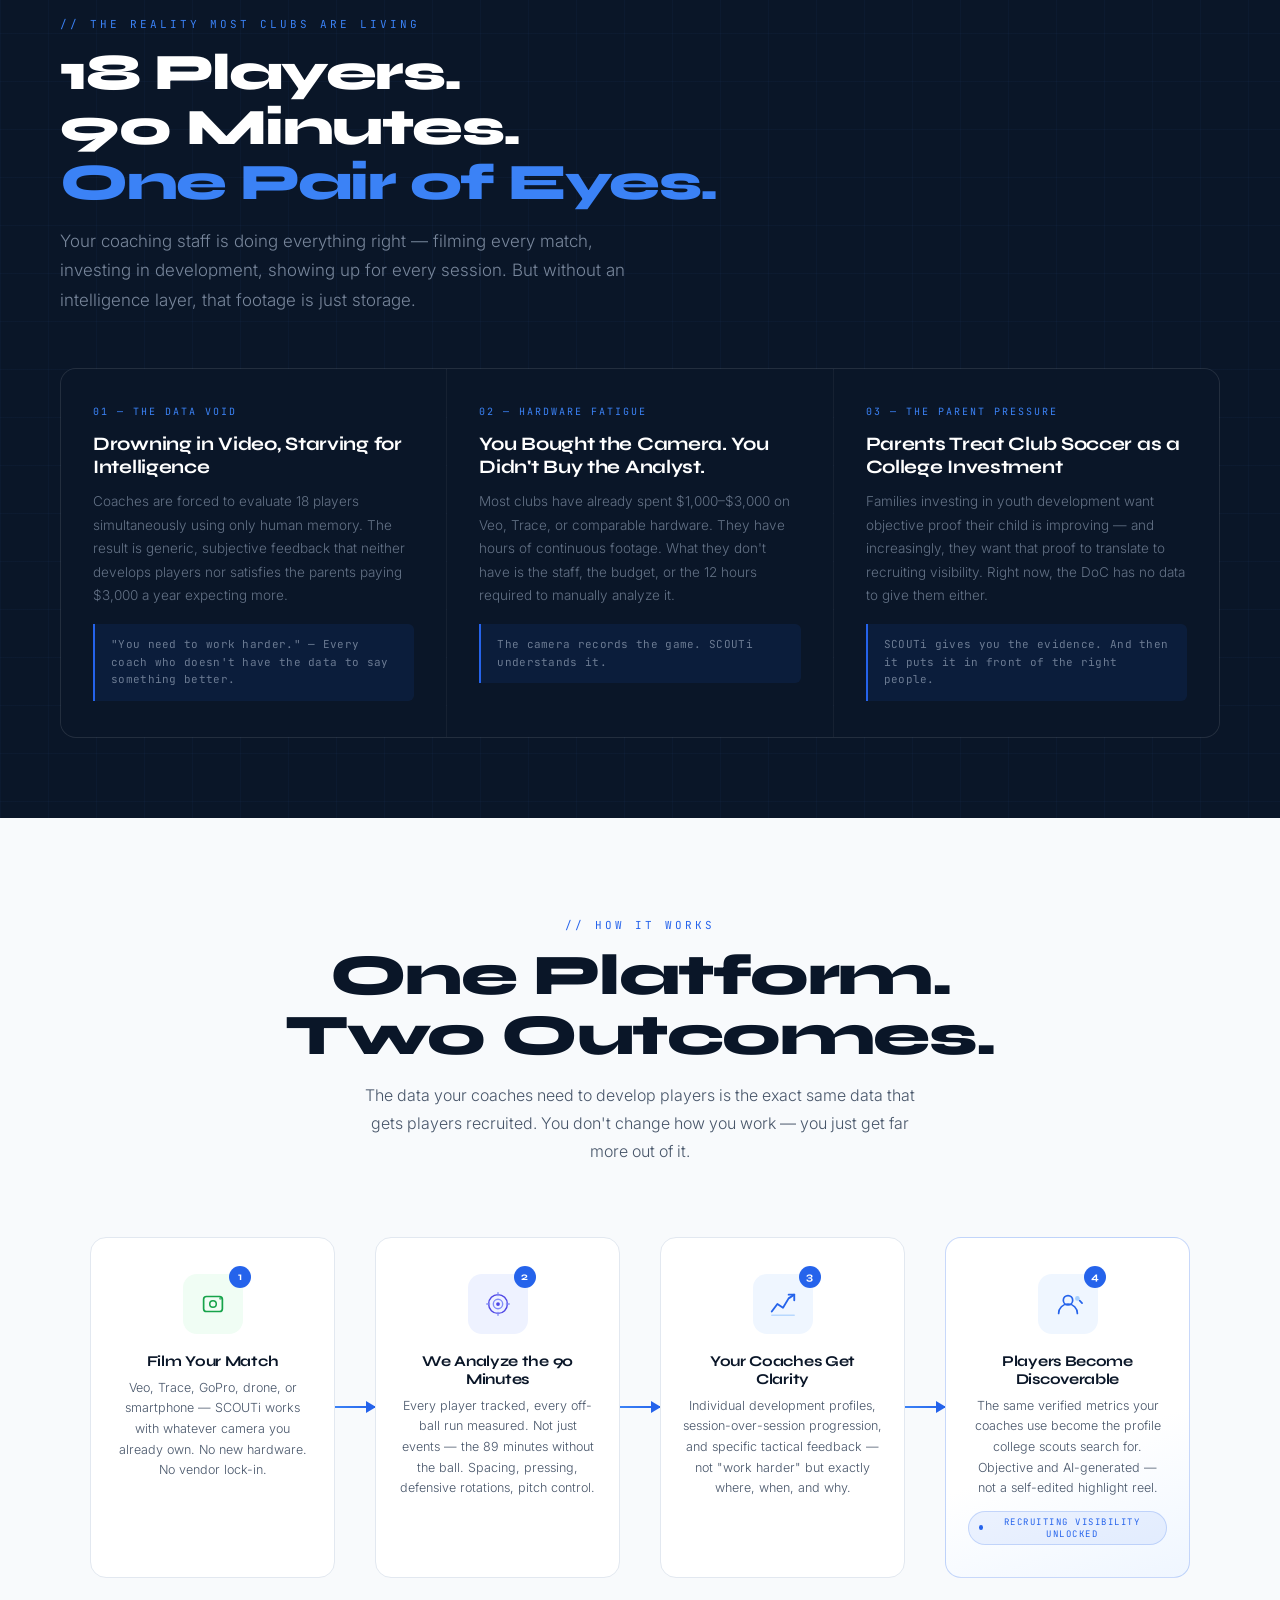
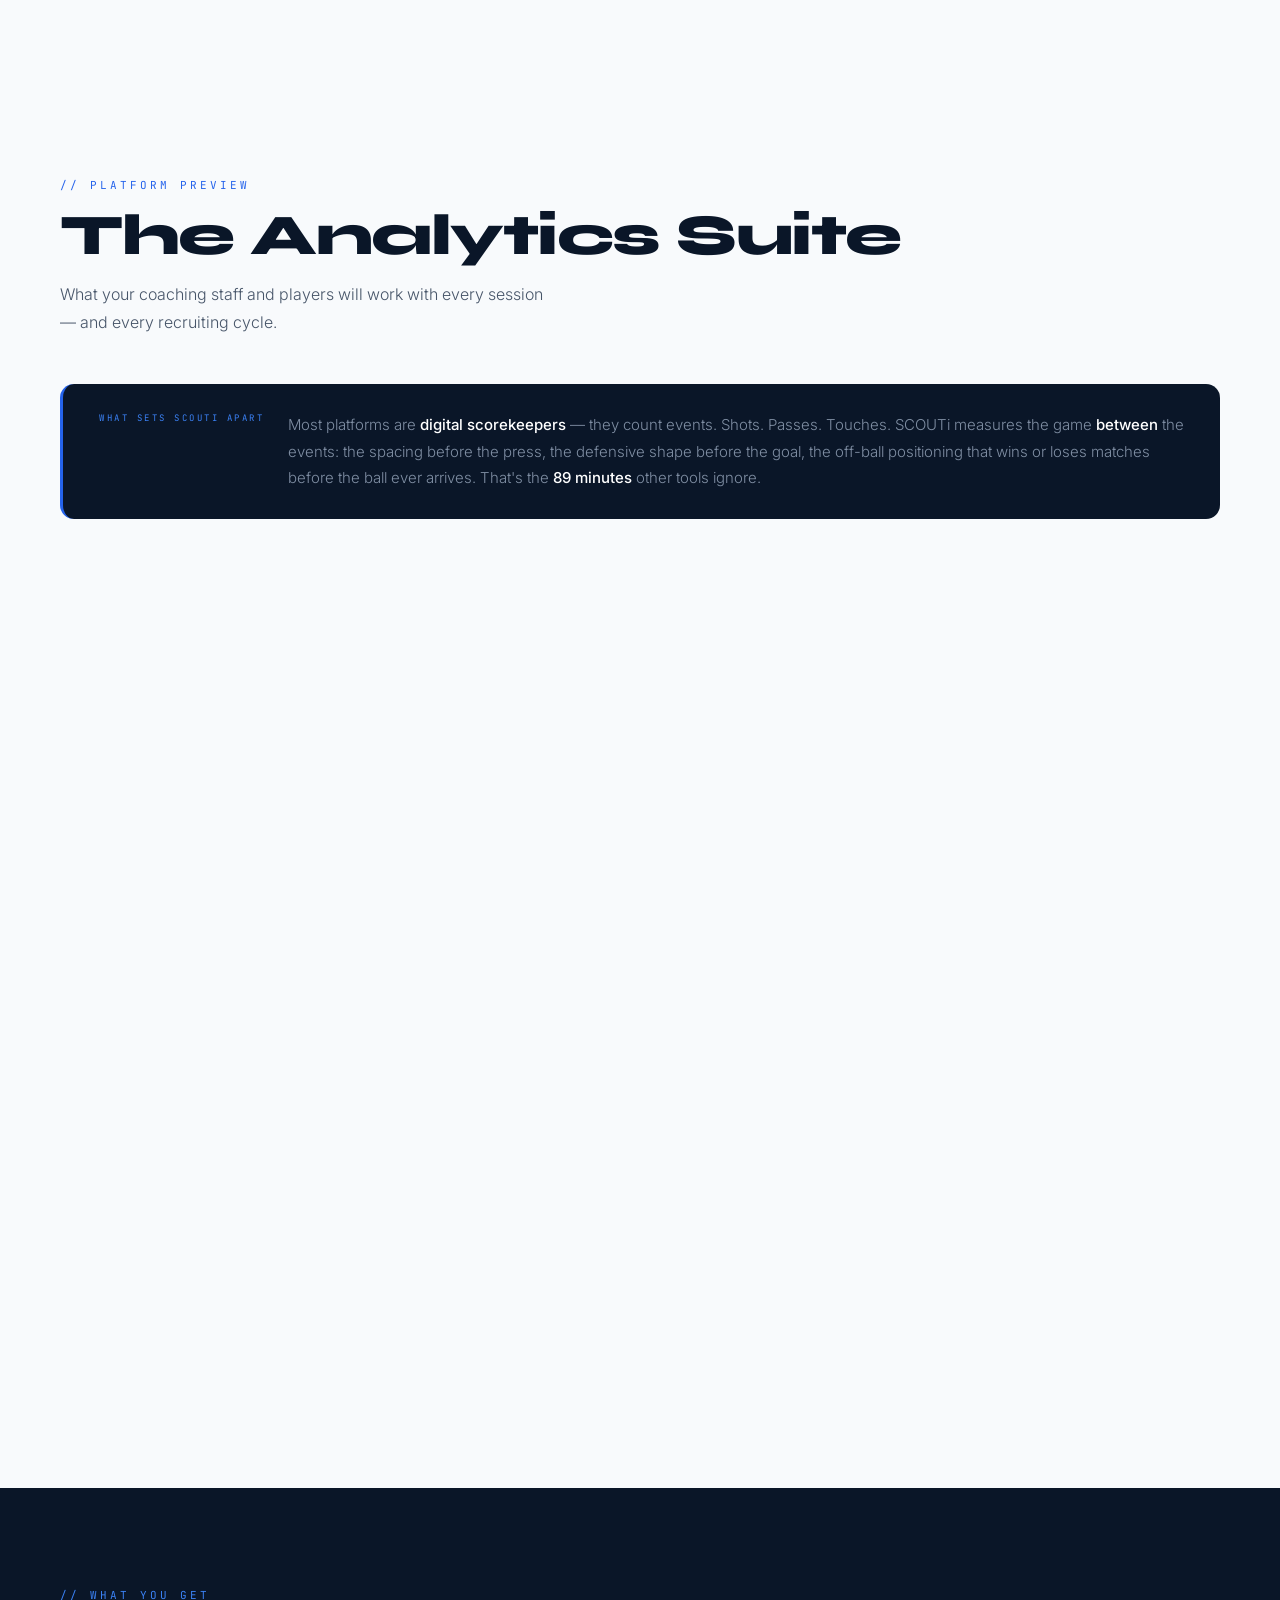
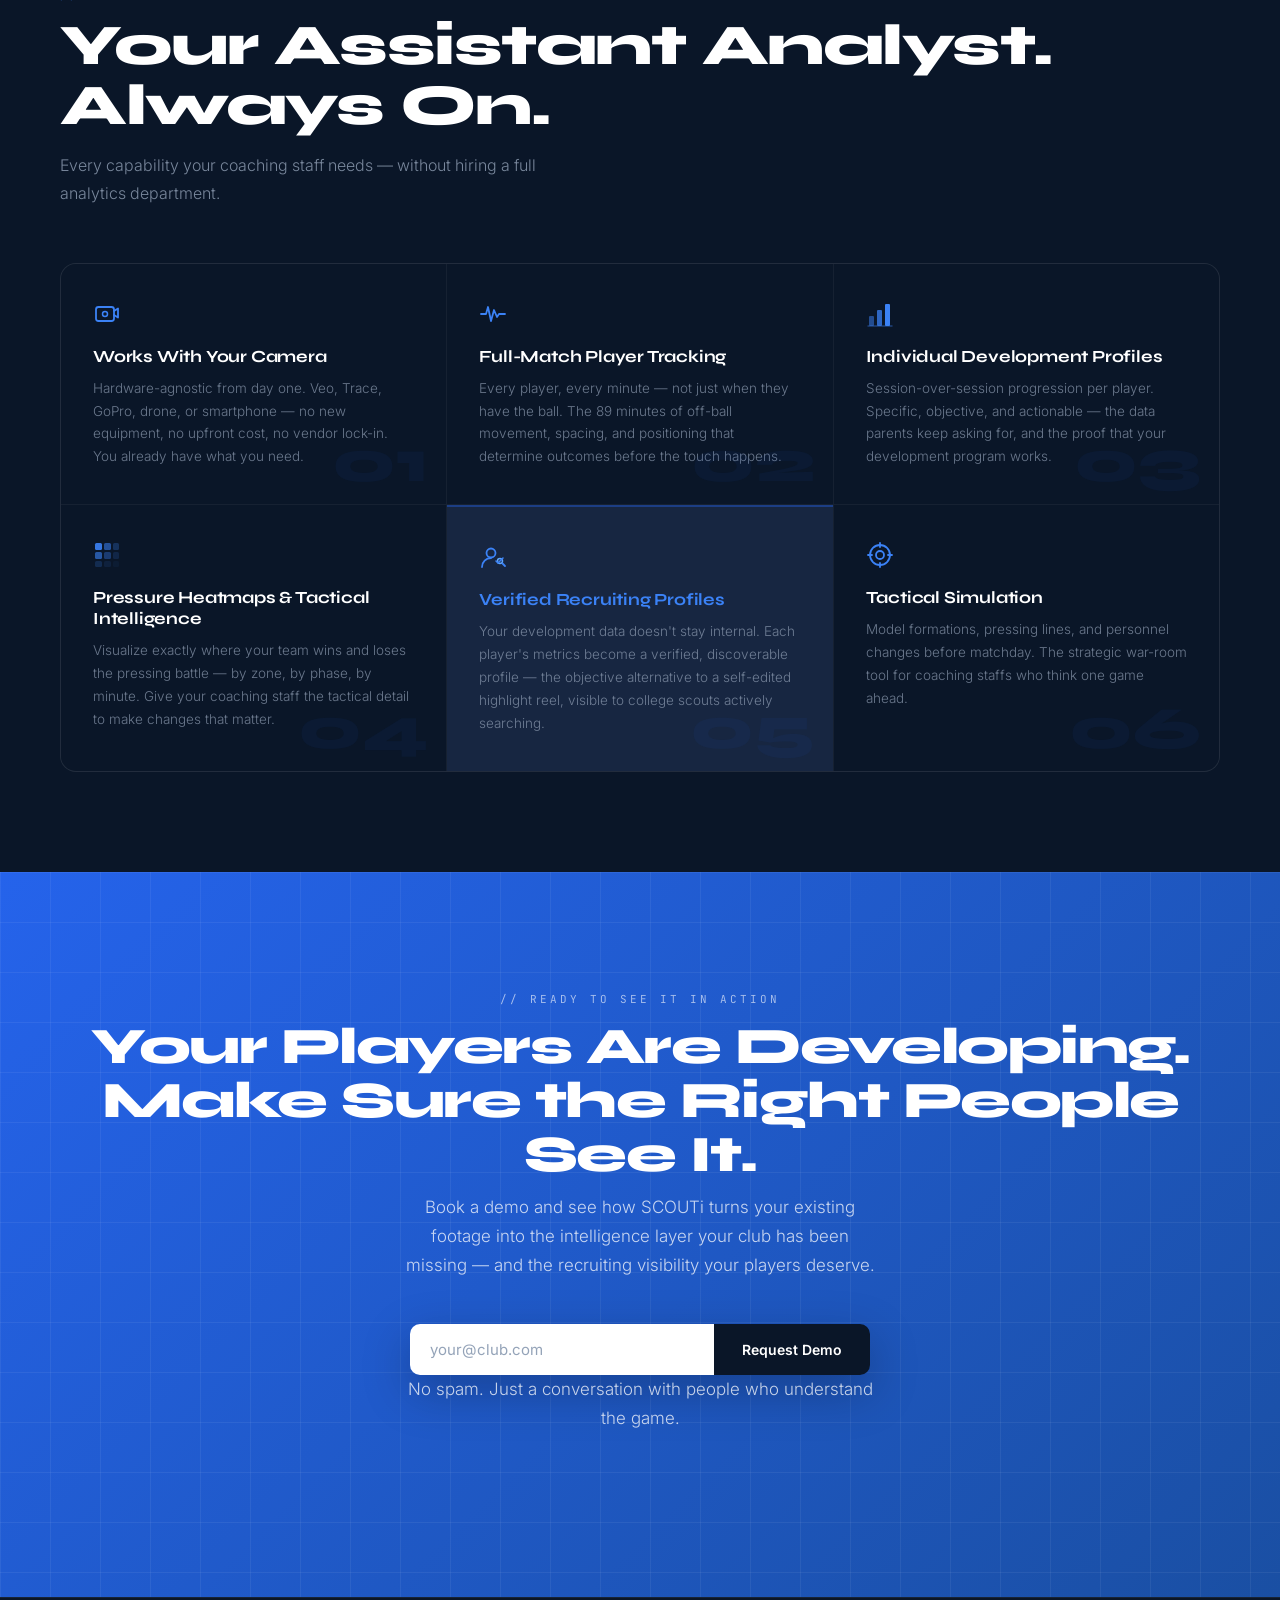
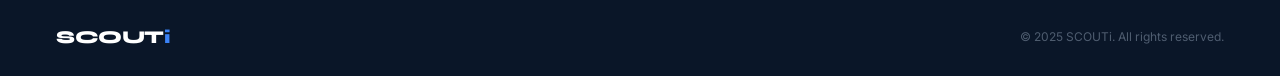
==== commit de18d79d: "Update index.html" ====
--- a/index.html
+++ b/index.html
@@ -3,7 +3,7 @@
 <head>
 <meta charset="UTF-8">
 <meta name="viewport" content="width=device-width, initial-scale=1.0">
-<title>SCOUTi — Football Intelligence Platform</title>
+<title>SCOUTi — The Intelligence Layer for Player Development</title>
 <link href="https://fonts.googleapis.com/css2?family=Syne:wght@400;500;600;700;800&family=Inter:wght@300;400;500&family=JetBrains+Mono:wght@400;500&display=swap" rel="stylesheet">
 <style>
 :root {
@@ -78,8 +78,6 @@
   background: linear-gradient(165deg, var(--blue-deep) 0%, var(--blue-mid) 45%, #0d3060 100%);
   position: relative; overflow: hidden;
 }
-
-/* Subtle grid */
 #hero::before {
   content: '';
   position: absolute; inset: 0;
@@ -88,7 +86,6 @@
     linear-gradient(90deg, rgba(59,130,246,0.07) 1px, transparent 1px);
   background-size: 56px 56px;
 }
-/* Radial glow */
 #hero::after {
   content: '';
   position: absolute;
@@ -108,9 +105,9 @@
 
 h1 {
   font-family: 'Syne', sans-serif; font-weight: 800;
-  font-size: clamp(48px, 7vw, 96px); line-height: 1.02;
+  font-size: clamp(44px, 6.5vw, 88px); line-height: 1.02;
   letter-spacing: -2px; color: var(--white);
-  max-width: 820px; margin: 0 auto;
+  max-width: 860px; margin: 0 auto;
   position: relative; z-index: 1;
   opacity: 0; animation: fadeUp 0.7s 0.35s ease forwards;
 }
@@ -118,15 +115,36 @@
 
 .hero-sub {
   margin-top: 24px; font-size: 17px; line-height: 1.75;
-  color: rgba(148,163,184,0.9); max-width: 500px; font-weight: 300;
+  color: rgba(148,163,184,0.9); max-width: 540px; font-weight: 300;
   position: relative; z-index: 1;
   opacity: 0; animation: fadeUp 0.7s 0.5s ease forwards;
 }
 
+/* Hardware badge */
+.hardware-badges {
+  margin-top: 18px; display: flex; gap: 10px; justify-content: center; flex-wrap: wrap;
+  position: relative; z-index: 1;
+  opacity: 0; animation: fadeUp 0.6s 0.6s ease forwards;
+}
+.hw-badge {
+  font-family: 'JetBrains Mono', monospace; font-size: 10px;
+  letter-spacing: 1.5px; text-transform: uppercase;
+  color: rgba(148,163,184,0.6);
+  border: 1px solid rgba(59,130,246,0.2);
+  padding: 5px 12px; border-radius: 20px;
+  background: rgba(37,99,235,0.07);
+}
+.hw-badge-label {
+  font-family: 'JetBrains Mono', monospace; font-size: 10px;
+  letter-spacing: 1.5px; text-transform: uppercase;
+  color: rgba(148,163,184,0.4);
+  margin-right: 4px;
+}
+
 .hero-btns {
-  margin-top: 40px; display: flex; gap: 14px; justify-content: center;
+  margin-top: 36px; display: flex; gap: 14px; justify-content: center;
   position: relative; z-index: 1;
-  opacity: 0; animation: fadeUp 0.6s 0.65s ease forwards;
+  opacity: 0; animation: fadeUp 0.6s 0.7s ease forwards;
 }
 .btn-blue {
   background: var(--blue-bright); color: var(--white);
@@ -147,8 +165,8 @@
 /* ── VIDEO SECTION ── */
 .video-wrap {
   position: relative; z-index: 2;
-  margin-top: 64px; width: 100%; max-width: 900px;
-  opacity: 0; animation: fadeUp 0.8s 0.8s ease forwards;
+  margin-top: 60px; width: 100%; max-width: 900px;
+  opacity: 0; animation: fadeUp 0.8s 0.85s ease forwards;
 }
 .video-frame {
   background: var(--blue-deep);
@@ -160,7 +178,6 @@
   position: relative;
   display: flex; align-items: center; justify-content: center;
 }
-/* Placeholder until real video is dropped in */
 .video-placeholder {
   position: absolute; inset: 0;
   background: linear-gradient(135deg, #0a1628 0%, #0f2548 50%, #0a1e40 100%);
@@ -172,7 +189,6 @@
   font-size: 11px; letter-spacing: 3px; text-transform: uppercase;
   color: rgba(59,130,246,0.5);
 }
-/* Pitch lines inside video placeholder */
 .vp-pitch {
   position: absolute; inset: 0; opacity: 0.06;
   background-image:
@@ -198,14 +214,10 @@
   70%  { box-shadow: 0 0 0 22px rgba(37,99,235,0); }
   100% { box-shadow: 0 0 0 0 rgba(37,99,235,0); }
 }
-
-/* Actual video tag (hidden until user adds src) */
 #demoVideo {
   width: 100%; height: 100%; object-fit: cover;
   position: absolute; inset: 0; display: none;
 }
-
-/* Video chrome bar */
 .video-chrome {
   position: absolute; top: 0; left: 0; right: 0;
   height: 36px; background: rgba(10,22,40,0.85);
@@ -215,7 +227,7 @@
 
 .hero-stats-strip {
   margin-top: 20px; display: flex; justify-content: center; gap: 48px;
-  opacity: 0; animation: fadeUp 0.6s 1s ease forwards;
+  opacity: 0; animation: fadeUp 0.6s 1.05s ease forwards;
 }
 .hs { text-align: center; }
 .hs-val { font-family: 'Syne', sans-serif; font-weight: 700; font-size: 28px; color: var(--white); }
@@ -241,22 +253,83 @@
 }
 .section-sub { font-size: 16px; color: var(--grey-dark); line-height: 1.75; font-weight: 300; max-width: 500px; margin-top: 14px; }
 
+/* ── DATA VOID SECTION ── */
+#problem {
+  background: var(--blue-deep);
+  padding: 80px 56px;
+  position: relative; overflow: hidden;
+}
+#problem::before {
+  content: '';
+  position: absolute; inset: 0;
+  background-image:
+    linear-gradient(rgba(59,130,246,0.04) 1px, transparent 1px),
+    linear-gradient(90deg, rgba(59,130,246,0.04) 1px, transparent 1px);
+  background-size: 48px 48px;
+}
+.problem-inner {
+  max-width: 1160px; margin: 0 auto;
+  position: relative; z-index: 1;
+}
+.problem-headline {
+  font-family: 'Syne', sans-serif; font-weight: 800;
+  font-size: clamp(32px, 4vw, 52px); line-height: 1.08;
+  letter-spacing: -1.5px; color: var(--white);
+  margin-bottom: 16px;
+}
+.problem-headline .accent { color: var(--blue-light); }
+.problem-intro {
+  font-size: 17px; color: rgba(148,163,184,0.8); line-height: 1.75;
+  font-weight: 300; max-width: 600px; margin-bottom: 52px;
+}
+.problem-cards {
+  display: grid; grid-template-columns: repeat(3,1fr); gap: 1px;
+  background: rgba(255,255,255,0.05);
+  border: 1px solid rgba(255,255,255,0.06);
+  border-radius: 16px; overflow: hidden;
+}
+.prob-card {
+  background: var(--blue-deep); padding: 36px 32px;
+  transition: background 0.2s;
+  position: relative;
+}
+.prob-card:hover { background: rgba(15,37,72,0.8); }
+.prob-num {
+  font-family: 'JetBrains Mono', monospace; font-size: 10px;
+  letter-spacing: 2px; color: var(--blue-light); text-transform: uppercase;
+  margin-bottom: 14px; display: block;
+}
+.prob-title {
+  font-family: 'Syne', sans-serif; font-weight: 700;
+  font-size: 19px; color: var(--white); margin-bottom: 12px; letter-spacing: -0.3px;
+}
+.prob-desc {
+  font-size: 13.5px; color: rgba(148,163,184,0.65); line-height: 1.75; font-weight: 300;
+}
+.prob-quote {
+  margin-top: 16px; padding: 12px 16px;
+  background: rgba(37,99,235,0.1); border-left: 2px solid var(--blue-bright);
+  border-radius: 0 6px 6px 0;
+  font-family: 'JetBrains Mono', monospace; font-size: 11px;
+  color: rgba(148,163,184,0.7); line-height: 1.6; letter-spacing: 0.3px;
+}
+
 /* ── WORKFLOW ── */
 #workflow { background: var(--off-white); }
 
 .workflow-header { text-align: center; margin-bottom: 72px; }
 .workflow-header h2 { margin: 0 auto; }
-.workflow-header .section-sub { margin: 14px auto 0; }
+.workflow-header .section-sub { margin: 14px auto 0; max-width: 560px; }
 
 .workflow-chain {
   display: flex; align-items: stretch;
   gap: 0; position: relative;
-  max-width: 1060px; margin: 0 auto;
+  max-width: 1100px; margin: 0 auto;
 }
 
 .wf-step {
   flex: 1; display: flex; flex-direction: column; align-items: center;
-  text-align: center; padding: 40px 28px 36px;
+  text-align: center; padding: 36px 22px 32px;
   background: var(--white); border: 1px solid var(--grey-light);
   border-radius: 16px;
   position: relative; z-index: 1;
@@ -268,11 +341,19 @@
   box-shadow: 0 12px 40px rgba(37,99,235,0.1);
   transform: translateY(-4px);
 }
-
-/* Arrow connector */
+/* Step 4 — discovery — subtle accent */
+.wf-step.step-discovery {
+  border-color: rgba(37,99,235,0.25);
+  background: linear-gradient(160deg, #fff 60%, #eff6ff 100%);
+}
+.wf-step.step-discovery:hover {
+  border-color: var(--blue-bright);
+  box-shadow: 0 12px 40px rgba(37,99,235,0.15);
+}
+
 .wf-arrow {
   display: flex; align-items: center; justify-content: center;
-  width: 52px; flex-shrink: 0; position: relative; z-index: 0;
+  width: 40px; flex-shrink: 0; position: relative; z-index: 0;
 }
 .wf-arrow-line {
   width: 100%; height: 2px;
@@ -287,15 +368,15 @@
   border-bottom: 6px solid transparent;
 }
 
-/* Step icon */
 .wf-icon {
-  width: 64px; height: 64px; border-radius: 16px;
+  width: 60px; height: 60px; border-radius: 14px;
   display: flex; align-items: center; justify-content: center;
-  margin-bottom: 22px; position: relative;
-}
-.wf-step:nth-child(1) .wf-icon { background: #eff6ff; }
+  margin-bottom: 18px; position: relative;
+}
+.wf-step:nth-child(1) .wf-icon { background: #f0fdf4; }
 .wf-step:nth-child(3) .wf-icon { background: #eef2ff; }
-.wf-step:nth-child(5) .wf-icon { background: #f0fdf4; }
+.wf-step:nth-child(5) .wf-icon { background: #eff6ff; }
+.wf-step:nth-child(7) .wf-icon { background: #eff6ff; }
 
 .wf-num {
   position: absolute; top: -8px; right: -8px;
@@ -304,16 +385,47 @@
   font-family: 'Syne', sans-serif; font-weight: 700;
   font-size: 11px; display: flex; align-items: center; justify-content: center;
 }
+.step-discovery .wf-num { background: var(--blue-bright); }
 
 .wf-title {
   font-family: 'Syne', sans-serif; font-weight: 700;
-  font-size: 17px; color: var(--blue-deep); margin-bottom: 10px; letter-spacing: -0.3px;
-}
-.wf-desc { font-size: 13.5px; color: var(--grey-dark); line-height: 1.65; font-weight: 300; }
+  font-size: 15px; color: var(--blue-deep); margin-bottom: 8px; letter-spacing: -0.3px;
+}
+.wf-desc { font-size: 12.5px; color: var(--grey-dark); line-height: 1.65; font-weight: 300; }
+
+/* Discovery badge on step 4 */
+.discovery-badge {
+  margin-top: 12px; display: inline-flex; align-items: center; gap: 5px;
+  background: rgba(37,99,235,0.08); border: 1px solid rgba(37,99,235,0.2);
+  padding: 4px 10px; border-radius: 20px;
+  font-family: 'JetBrains Mono', monospace; font-size: 9px;
+  letter-spacing: 1.5px; text-transform: uppercase; color: var(--blue-bright);
+}
 
 /* ── PLATFORM DEMO ── */
 #platform { background: var(--white); }
-.platform-grid { display: grid; grid-template-columns: 1fr 1fr; gap: 32px; margin-top: 64px; }
+
+/* Intangibles callout */
+.intangibles-callout {
+  margin-top: 48px; margin-bottom: 48px;
+  padding: 28px 36px;
+  background: var(--blue-deep);
+  border-radius: 14px;
+  border-left: 3px solid var(--blue-bright);
+  display: flex; align-items: flex-start; gap: 24px;
+}
+.ic-label {
+  font-family: 'JetBrains Mono', monospace; font-size: 9px;
+  letter-spacing: 2.5px; text-transform: uppercase;
+  color: var(--blue-light); margin-bottom: 8px; display: block;
+  white-space: nowrap;
+}
+.ic-text {
+  font-size: 15px; color: rgba(148,163,184,0.85); line-height: 1.75; font-weight: 300;
+}
+.ic-text strong { color: var(--white); font-weight: 500; }
+
+.platform-grid { display: grid; grid-template-columns: 1fr 1fr; gap: 32px; }
 
 .demo-card {
   border: 1px solid var(--grey-light); border-radius: 16px;
@@ -340,10 +452,8 @@
 
 .demo-card-body { padding: 24px; background: var(--off-white); min-height: 240px; }
 
-/* Mini pitch */
 .mini-pitch svg { width: 100%; display: block; }
 
-/* Stat bars */
 .stat-bars { display: flex; flex-direction: column; gap: 16px; }
 .sbar-row { display: flex; align-items: center; gap: 14px; }
 .sbar-label { font-size: 12px; color: var(--grey-dark); width: 90px; flex-shrink: 0; font-weight: 500; }
@@ -351,7 +461,6 @@
 .sbar-fill { height: 100%; border-radius: 99px; background: linear-gradient(90deg, var(--blue-light), var(--blue-bright)); transition: width 1.2s cubic-bezier(0.4,0,0.2,1); }
 .sbar-val { font-family: 'JetBrains Mono', monospace; font-size: 12px; color: var(--blue-bright); font-weight: 500; width: 36px; text-align: right; }
 
-/* Player profile mini */
 .player-profile { display: flex; gap: 16px; align-items: center; margin-bottom: 20px; }
 .pp-avatar {
   width: 48px; height: 48px; border-radius: 12px;
@@ -364,7 +473,6 @@
 .pp-name { font-family: 'Syne', sans-serif; font-weight: 700; font-size: 17px; color: var(--blue-deep); letter-spacing: -0.3px; }
 .pp-role { font-size: 11px; color: var(--grey); letter-spacing: 1px; text-transform: uppercase; margin-top: 2px; }
 
-/* SCOUTi metric boxes */
 .metric-grid {
   display: grid;
   grid-template-columns: repeat(4, 1fr);
@@ -396,7 +504,6 @@
 }
 .metric-box:hover::before { transform: scaleX(1); }
 
-/* Colour tiers by score range */
 .metric-box.tier-high .mb-val  { color: #2563eb; }
 .metric-box.tier-high::before  { background: linear-gradient(90deg, #60a5fa, #2563eb); }
 .metric-box.tier-mid .mb-val   { color: #0891b2; }
@@ -416,6 +523,20 @@
   font-weight: 500;
 }
 
+/* Profile recruiting note */
+.profile-recruiting-note {
+  margin-top: 14px; padding: 10px 14px;
+  background: rgba(37,99,235,0.05);
+  border: 1px solid rgba(37,99,235,0.15);
+  border-radius: 8px;
+  font-size: 11.5px; color: var(--blue); line-height: 1.6;
+  display: flex; align-items: flex-start; gap: 8px;
+}
+.prn-dot {
+  width: 6px; height: 6px; border-radius: 50%;
+  background: var(--blue-bright); flex-shrink: 0; margin-top: 4px;
+}
+
 /* ── FEATURES ── */
 #features { background: var(--blue-deep); }
 #features h2 { color: var(--white); }
@@ -433,6 +554,14 @@
 .feat-title { font-family: 'Syne', sans-serif; font-weight: 700; font-size: 17px; color: var(--white); margin-bottom: 10px; letter-spacing: -0.2px; }
 .feat-desc { font-size: 13.5px; color: rgba(148,163,184,0.7); line-height: 1.7; font-weight: 300; }
 .feat-num { position: absolute; bottom: 12px; right: 18px; font-family: 'Syne', sans-serif; font-weight: 800; font-size: 60px; color: rgba(37,99,235,0.06); line-height: 1; }
+
+/* Highlight feature card (Verified Recruiting Profiles) */
+.feat.feat-highlight {
+  background: rgba(37,99,235,0.08);
+  border-top: 2px solid rgba(37,99,235,0.4);
+}
+.feat.feat-highlight:hover { background: rgba(37,99,235,0.14); }
+.feat-highlight .feat-title { color: var(--blue-light); }
 
 /* ── CTA ── */
 #contact {
@@ -447,7 +576,7 @@
   background-size: 50px 50px;
 }
 #contact h2 { color: var(--white); margin-bottom: 12px; font-size: clamp(36px, 4vw, 54px); }
-#contact p { color: rgba(255,255,255,0.75); font-size: 17px; max-width: 460px; margin: 0 auto 44px; line-height: 1.7; font-weight: 300; position: relative; z-index: 1; }
+#contact p { color: rgba(255,255,255,0.75); font-size: 17px; max-width: 480px; margin: 0 auto 44px; line-height: 1.7; font-weight: 300; position: relative; z-index: 1; }
 .contact-row { display: flex; gap: 0; max-width: 460px; margin: 0 auto; border-radius: 10px; overflow: hidden; box-shadow: 0 16px 48px rgba(0,0,0,0.25); position: relative; z-index: 1; }
 .contact-row input {
   flex: 1; background: white; border: none; color: var(--text);
@@ -488,12 +617,16 @@
   .nav-links a:not(.nav-cta) { display: none; }
   .section { padding: 70px 24px; }
   #hero { padding: 100px 24px 60px; }
+  #problem { padding: 60px 24px; }
   .workflow-chain { flex-direction: column; max-width: 420px; }
   .wf-arrow { transform: rotate(90deg); width: 32px; height: 40px; }
   .platform-grid { grid-template-columns: 1fr; }
   .features-grid { grid-template-columns: 1fr; }
+  .problem-cards { grid-template-columns: 1fr; }
   .hero-stats-strip { gap: 28px; }
+  .intangibles-callout { flex-direction: column; gap: 12px; }
   footer { flex-direction: column; text-align: center; }
+  .hardware-badges { gap: 6px; }
 }
 </style>
 </head>
@@ -503,6 +636,7 @@
 <nav id="mainNav">
   <a href="#" class="logo">SCOUT<span class="logo-i">i</span><span class="logo-dot"></span></a>
   <div class="nav-links">
+    <a href="#problem">The Problem</a>
     <a href="#workflow">How It Works</a>
     <a href="#platform">Platform</a>
     <a href="#features">Features</a>
@@ -510,28 +644,40 @@
   </div>
 </nav>
 
-<!-- HERO -->
+<!-- ═══════════════════════════════════════
+     HERO
+════════════════════════════════════════ -->
 <section id="hero">
-  <p class="hero-eyebrow">Football Intelligence Platform</p>
-  <h1>See Every Player.<br><span class="accent">Know Every Edge.</span></h1>
-  <p class="hero-sub">SCOUTi turns match footage into elite-level player intelligence — built for the clubs and investors shaping the future of football.</p>
+  <p class="hero-eyebrow">AI-Powered Player Development & Discovery</p>
+
+  <h1>You Already Have<br>the Camera.<br><span class="accent">We Give It a Brain.</span></h1>
+
+  <p class="hero-sub">SCOUTi is the intelligence layer that turns your existing match footage into objective player development data — automatically. No analyst. No extra hardware. No 12-hour review sessions.</p>
+
+  <!-- Works with your existing hardware -->
+  <div class="hardware-badges">
+    <span class="hw-badge-label">Works with</span>
+    <span class="hw-badge">Veo</span>
+    <span class="hw-badge">Trace</span>
+    <span class="hw-badge">GoPro</span>
+    <span class="hw-badge">Smartphone</span>
+    <span class="hw-badge">Any Camera</span>
+  </div>
+
   <div class="hero-btns">
-    <a href="#contact" class="btn-blue">Request Access</a>
-    <a href="#workflow" class="btn-outline">See How It Works ↓</a>
+    <a href="#contact" class="btn-blue">Request Demo</a>
+    <a href="#problem" class="btn-outline">See Why It Matters ↓</a>
   </div>
 
   <!-- VIDEO -->
   <div class="video-wrap">
     <div class="video-frame">
-      <!-- Chrome bar -->
       <div class="video-chrome">
         <div class="chrome-dot" style="background:#ff5f57"></div>
         <div class="chrome-dot" style="background:#febc2e"></div>
         <div class="chrome-dot" style="background:#28c840"></div>
         <span style="margin-left:12px;font-family:'JetBrains Mono',monospace;font-size:10px;color:rgba(148,163,184,0.5);letter-spacing:1.5px;text-transform:uppercase;">SCOUTi Platform Demo</span>
       </div>
-
-      <!-- Placeholder (swap out for real video) -->
       <div class="video-placeholder" id="videoPlaceholder">
         <div class="vp-pitch"></div>
         <div class="play-btn" id="playBtn" onclick="playVideo()">
@@ -541,8 +687,6 @@
         </div>
         <p class="vp-label">Demo video coming soon</p>
       </div>
-
-      <!-- Drop your video src here -->
       <video id="demoVideo" controls>
         <source src="YOUR_VIDEO.mp4" type="video/mp4">
       </video>
@@ -550,20 +694,59 @@
   </div>
 
   <div class="hero-stats-strip">
-    <div class="hs"><div class="hs-val">340+</div><div class="hs-lbl">Data Points / Match</div></div>
+    <div class="hs"><div class="hs-val">340+</div><div class="hs-lbl">Metrics Per Player, Per Match</div></div>
+    <div class="hs"><div class="hs-val">89 min</div><div class="hs-lbl">Off-Ball Intelligence Tracked</div></div>
     <div class="hs"><div class="hs-val">98%</div><div class="hs-lbl">Tracking Accuracy</div></div>
-    <div class="hs"><div class="hs-val">12K+</div><div class="hs-lbl">Matches Analysed</div></div>
-    <div class="hs"><div class="hs-val">Live</div><div class="hs-lbl">Real-Time Insights</div></div>
+    <div class="hs"><div class="hs-val">Verified</div><div class="hs-lbl">Not Self-Reported</div></div>
   </div>
 </section>
 
-<!-- WORKFLOW -->
+<!-- ═══════════════════════════════════════
+     THE PROBLEM — DATA VOID
+════════════════════════════════════════ -->
+<section id="problem">
+  <div class="problem-inner reveal">
+    <span class="eyebrow" style="color:var(--blue-light)">// The Reality Most Clubs Are Living</span>
+    <h2 class="problem-headline">18 Players.<br>90 Minutes.<br><span class="accent">One Pair of Eyes.</span></h2>
+    <p class="problem-intro">Your coaching staff is doing everything right — filming every match, investing in development, showing up for every session. But without an intelligence layer, that footage is just storage.</p>
+
+    <div class="problem-cards">
+      <!-- Card 1 -->
+      <div class="prob-card">
+        <span class="prob-num">01 — The Data Void</span>
+        <div class="prob-title">Drowning in Video, Starving for Intelligence</div>
+        <p class="prob-desc">Coaches are forced to evaluate 18 players simultaneously using only human memory. The result is generic, subjective feedback that neither develops players nor satisfies the parents paying $3,000 a year expecting more.</p>
+        <div class="prob-quote">"You need to work harder." — Every coach who doesn't have the data to say something better.</div>
+      </div>
+
+      <!-- Card 2 -->
+      <div class="prob-card">
+        <span class="prob-num">02 — Hardware Fatigue</span>
+        <div class="prob-title">You Bought the Camera. You Didn't Buy the Analyst.</div>
+        <p class="prob-desc">Most clubs have already spent $1,000–$3,000 on Veo, Trace, or comparable hardware. They have hours of continuous footage. What they don't have is the staff, the budget, or the 12 hours required to manually analyze it.</p>
+        <div class="prob-quote">The camera records the game. SCOUTi understands it.</div>
+      </div>
+
+      <!-- Card 3 -->
+      <div class="prob-card">
+        <span class="prob-num">03 — The Parent Pressure</span>
+        <div class="prob-title">Parents Treat Club Soccer as a College Investment</div>
+        <p class="prob-desc">Families investing in youth development want objective proof their child is improving — and increasingly, they want that proof to translate to recruiting visibility. Right now, the DoC has no data to give them either.</p>
+        <div class="prob-quote">SCOUTi gives you the evidence. And then it puts it in front of the right people.</div>
+      </div>
+    </div>
+  </div>
+</section>
+
+<!-- ═══════════════════════════════════════
+     WORKFLOW — HOW IT WORKS
+════════════════════════════════════════ -->
 <section id="workflow" class="section">
   <div class="section-inner">
     <div class="workflow-header reveal">
       <span class="eyebrow">// How It Works</span>
-      <h2>Three Steps.<br>Total Clarity.</h2>
-      <p class="section-sub">SCOUTi's pipeline is designed to be frictionless — so your staff focuses on decisions, not data prep.</p>
+      <h2>One Platform.<br>Two Outcomes.</h2>
+      <p class="section-sub">The data your coaches need to develop players is the exact same data that gets players recruited. You don't change how you work — you just get far more out of it.</p>
     </div>
 
     <div class="workflow-chain">
@@ -571,19 +754,15 @@
       <div class="wf-step reveal">
         <div class="wf-icon">
           <div class="wf-num">1</div>
-          <svg width="32" height="32" viewBox="0 0 32 32" fill="none" xmlns="http://www.w3.org/2000/svg">
-            <!-- Upload icon -->
+          <svg width="30" height="30" viewBox="0 0 32 32" fill="none">
             <rect width="32" height="32" rx="8" fill="transparent"/>
-            <path d="M16 20V10" stroke="#2563eb" stroke-width="2" stroke-linecap="round"/>
-            <path d="M11 15l5-5 5 5" stroke="#2563eb" stroke-width="2" stroke-linecap="round" stroke-linejoin="round"/>
-            <rect x="6" y="22" width="20" height="3" rx="1.5" fill="#93c5fd" opacity="0.5"/>
-            <!-- Film strip deco -->
-            <rect x="4" y="4" width="4" height="4" rx="1" stroke="#bfdbfe" stroke-width="1.2" fill="none" opacity="0.6"/>
-            <rect x="24" y="24" width="4" height="4" rx="1" stroke="#bfdbfe" stroke-width="1.2" fill="none" opacity="0.6"/>
+            <rect x="6" y="8" width="20" height="16" rx="3" stroke="#16a34a" stroke-width="1.8" fill="none"/>
+            <circle cx="16" cy="16" r="3.5" stroke="#16a34a" stroke-width="1.6" fill="none"/>
+            <circle cx="24" cy="10" r="1.5" fill="#16a34a" opacity="0.7"/>
           </svg>
         </div>
-        <div class="wf-title">Upload Match Footage</div>
-        <p class="wf-desc">Drag and drop any match video — broadcast, drone, or tactical camera. SCOUTi handles any format.</p>
+        <div class="wf-title">Film Your Match</div>
+        <p class="wf-desc">Veo, Trace, GoPro, drone, or smartphone — SCOUTi works with whatever camera you already own. No new hardware. No vendor lock-in.</p>
       </div>
 
       <div class="wf-arrow reveal reveal-delay-1">
@@ -594,20 +773,18 @@
       <div class="wf-step reveal reveal-delay-1">
         <div class="wf-icon">
           <div class="wf-num">2</div>
-          <svg width="32" height="32" viewBox="0 0 32 32" fill="none" xmlns="http://www.w3.org/2000/svg">
-            <!-- Brain/AI icon -->
+          <svg width="30" height="30" viewBox="0 0 32 32" fill="none">
             <circle cx="16" cy="16" r="10" stroke="#4f46e5" stroke-width="1.5" fill="none"/>
             <circle cx="16" cy="16" r="5" stroke="#818cf8" stroke-width="1.5" fill="none"/>
             <circle cx="16" cy="16" r="2" fill="#4f46e5"/>
-            <!-- Rays -->
             <line x1="16" y1="4" x2="16" y2="7" stroke="#818cf8" stroke-width="1.5" stroke-linecap="round"/>
             <line x1="16" y1="25" x2="16" y2="28" stroke="#818cf8" stroke-width="1.5" stroke-linecap="round"/>
             <line x1="4" y1="16" x2="7" y2="16" stroke="#818cf8" stroke-width="1.5" stroke-linecap="round"/>
             <line x1="25" y1="16" x2="28" y2="16" stroke="#818cf8" stroke-width="1.5" stroke-linecap="round"/>
           </svg>
         </div>
-        <div class="wf-title">SCOUTi Analyses</div>
-        <p class="wf-desc">Our AI engine tracks every player, every touch, and every off-ball run — generating 340+ metrics automatically.</p>
+        <div class="wf-title">We Analyze the 90 Minutes</div>
+        <p class="wf-desc">Every player tracked, every off-ball run measured. Not just events — the 89 minutes without the ball. Spacing, pressing, defensive rotations, pitch control.</p>
       </div>
 
       <div class="wf-arrow reveal reveal-delay-2">
@@ -618,27 +795,63 @@
       <div class="wf-step reveal reveal-delay-2">
         <div class="wf-icon">
           <div class="wf-num">3</div>
-          <svg width="32" height="32" viewBox="0 0 32 32" fill="none" xmlns="http://www.w3.org/2000/svg">
-            <!-- Chart / growth icon -->
-            <polyline points="4,24 10,16 16,20 22,10 28,6" stroke="#16a34a" stroke-width="2" stroke-linecap="round" stroke-linejoin="round" fill="none"/>
-            <polyline points="22,6 28,6 28,12" stroke="#16a34a" stroke-width="2" stroke-linecap="round" stroke-linejoin="round" fill="none"/>
-            <line x1="4" y1="28" x2="28" y2="28" stroke="#bbf7d0" stroke-width="1.5" stroke-linecap="round" opacity="0.6"/>
+          <svg width="30" height="30" viewBox="0 0 32 32" fill="none">
+            <polyline points="4,24 10,16 16,20 22,10 28,6" stroke="#2563eb" stroke-width="2" stroke-linecap="round" stroke-linejoin="round" fill="none"/>
+            <polyline points="22,6 28,6 28,12" stroke="#2563eb" stroke-width="2" stroke-linecap="round" stroke-linejoin="round" fill="none"/>
+            <line x1="4" y1="28" x2="28" y2="28" stroke="#93c5fd" stroke-width="1.5" stroke-linecap="round" opacity="0.6"/>
           </svg>
         </div>
-        <div class="wf-title">Develop Smarter</div>
-        <p class="wf-desc">Receive instant dashboards, scout reports, and benchmarking insights your coaching staff can act on today.</p>
+        <div class="wf-title">Your Coaches Get Clarity</div>
+        <p class="wf-desc">Individual development profiles, session-over-session progression, and specific tactical feedback — not "work harder" but exactly where, when, and why.</p>
+      </div>
+
+      <div class="wf-arrow reveal reveal-delay-3">
+        <div class="wf-arrow-line"></div>
+      </div>
+
+      <!-- Step 4 — Discovery consequence -->
+      <div class="wf-step step-discovery reveal reveal-delay-3">
+        <div class="wf-icon">
+          <div class="wf-num">4</div>
+          <svg width="30" height="30" viewBox="0 0 32 32" fill="none">
+            <circle cx="16" cy="12" r="5" stroke="#2563eb" stroke-width="1.8" fill="none"/>
+            <path d="M6 26c0-5.523 4.477-10 10-10s10 4.477 10 10" stroke="#2563eb" stroke-width="1.8" stroke-linecap="round" fill="none"/>
+            <circle cx="26" cy="10" r="2.5" fill="#93c5fd" opacity="0.8"/>
+            <line x1="28.5" y1="12.5" x2="31" y2="15" stroke="#2563eb" stroke-width="1.8" stroke-linecap="round"/>
+          </svg>
+        </div>
+        <div class="wf-title">Players Become Discoverable</div>
+        <p class="wf-desc">The same verified metrics your coaches use become the profile college scouts search for. Objective and AI-generated — not a self-edited highlight reel.</p>
+        <span class="discovery-badge">
+          <span style="width:5px;height:5px;border-radius:50%;background:var(--blue-bright);display:inline-block"></span>
+          Recruiting visibility unlocked
+        </span>
       </div>
     </div>
   </div>
 </section>
 
-<!-- PLATFORM DEMO -->
+<!-- ═══════════════════════════════════════
+     PLATFORM DEMO
+════════════════════════════════════════ -->
 <section id="platform" class="section" style="background:var(--off-white)">
   <div class="section-inner">
     <div class="reveal">
       <span class="eyebrow">// Platform Preview</span>
       <h2>The Analytics Suite</h2>
-      <p class="section-sub">A live look at what your analysts and scouts will work with every day.</p>
+      <p class="section-sub">What your coaching staff and players will work with every session — and every recruiting cycle.</p>
+    </div>
+
+    <!-- Intangibles callout -->
+    <div class="intangibles-callout reveal">
+      <div style="flex-shrink:0">
+        <span class="ic-label">What sets SCOUTi apart</span>
+      </div>
+      <p class="ic-text">
+        Most platforms are <strong>digital scorekeepers</strong> — they count events. Shots. Passes. Touches.
+        SCOUTi measures the game <strong>between</strong> the events: the spacing before the press, the defensive shape before the goal, the off-ball positioning that wins or loses matches before the ball ever arrives.
+        That's the <strong>89 minutes</strong> other tools ignore.
+      </p>
     </div>
 
     <div class="platform-grid">
@@ -651,13 +864,11 @@
         <div class="demo-card-body mini-pitch">
           <svg viewBox="0 0 440 290" xmlns="http://www.w3.org/2000/svg">
             <rect width="440" height="290" fill="#e8f4e8" rx="6"/>
-            <!-- Stripes -->
             <rect x="0"   width="44" height="290" fill="rgba(255,255,255,0.3)"/>
             <rect x="88"  width="44" height="290" fill="rgba(255,255,255,0.3)"/>
             <rect x="176" width="44" height="290" fill="rgba(255,255,255,0.3)"/>
             <rect x="264" width="44" height="290" fill="rgba(255,255,255,0.3)"/>
             <rect x="352" width="44" height="290" fill="rgba(255,255,255,0.3)"/>
-            <!-- Lines -->
             <g stroke="rgba(255,255,255,0.8)" stroke-width="1.2" fill="none">
               <rect x="12" y="12" width="416" height="266" rx="2"/>
               <line x1="220" y1="12" x2="220" y2="278"/>
@@ -668,7 +879,6 @@
               <rect x="12" y="116" width="28" height="58"/>
               <rect x="400" y="116" width="28" height="58"/>
             </g>
-            <!-- Players home -->
             <g fill="#1a4fa3" stroke="white" stroke-width="1.2">
               <circle cx="36" cy="145" r="8"/>
               <circle cx="90" cy="90" r="8"/>
@@ -682,14 +892,12 @@
               <circle cx="320" cy="145" r="8"/>
               <circle cx="310" cy="175" r="8"/>
             </g>
-            <!-- Players away -->
             <g fill="#94a3b8" stroke="white" stroke-width="1.2" opacity="0.7">
               <circle cx="404" cy="145" r="8"/>
               <circle cx="350" cy="95" r="7"/>
               <circle cx="350" cy="145" r="7"/>
               <circle cx="350" cy="195" r="7"/>
             </g>
-            <!-- Selected player ring -->
             <circle cx="240" cy="100" r="16" fill="none" stroke="#3b82f6" stroke-width="1.5" stroke-dasharray="4 3" opacity="0.7"/>
           </svg>
         </div>
@@ -698,20 +906,18 @@
       <!-- Player profile card -->
       <div class="demo-card reveal reveal-delay-1">
         <div class="demo-card-header">
-          <span class="demo-card-title">Player Analysis</span>
+          <span class="demo-card-title">Player Development Profile</span>
           <span class="live-chip"><span class="live-dot"></span>SCOUTi Score</span>
         </div>
         <div class="demo-card-body">
-          <!-- Player identity row -->
           <div class="player-profile">
-            <div class="pp-avatar">KDB</div>
+            <div class="pp-avatar">JS</div>
             <div class="pp-info">
               <div class="pp-name">Jason Sporaci</div>
               <div class="pp-role">Central Midfielder · #17</div>
             </div>
           </div>
 
-          <!-- SCOUTi metric boxes — 8 proprietary metrics — 4×2 grid -->
           <div class="metric-grid">
             <div class="metric-box tier-high">
               <div class="mb-val">91</div>
@@ -739,12 +945,18 @@
             </div>
             <div class="metric-box tier-high">
               <div class="mb-val">92</div>
-              <div class="mb-lbl">Positional Footprint</div>
+              <div class="mb-lbl">Pitch Control</div>
             </div>
             <div class="metric-box tier-high">
               <div class="mb-val">85</div>
               <div class="mb-lbl">Adaptability</div>
             </div>
+          </div>
+
+          <!-- Bridge to recruiting -->
+          <div class="profile-recruiting-note">
+            <div class="prn-dot"></div>
+            <span>These are the metrics college scouts search for — AI-verified, not self-reported. This profile is what recruiting visibility looks like.</span>
           </div>
         </div>
       </div>
@@ -772,11 +984,9 @@
               <line x1="220" y1="10" x2="220" y2="210"/>
               <circle cx="220" cy="110" r="36"/>
             </g>
-            <!-- Intensity label -->
             <text x="20" y="205" fill="rgba(37,99,235,0.6)" font-family="JetBrains Mono,monospace" font-size="9" letter-spacing="1">LOW</text>
             <text x="196" y="205" fill="rgba(37,99,235,0.7)" font-family="JetBrains Mono,monospace" font-size="9" letter-spacing="1">MED</text>
             <text x="390" y="205" fill="rgba(37,99,235,0.5)" font-family="JetBrains Mono,monospace" font-size="9" letter-spacing="1">LOW</text>
-            <!-- Gradient bar -->
             <defs><linearGradient id="lgbar" x1="0" x2="1" y1="0" y2="0"><stop offset="0%" stop-color="#bfdbfe"/><stop offset="50%" stop-color="#2563eb"/><stop offset="100%" stop-color="#bfdbfe"/></linearGradient></defs>
             <rect x="140" y="198" width="160" height="5" rx="2.5" fill="url(#lgbar)" opacity="0.7"/>
           </svg>
@@ -797,46 +1007,63 @@
   </div>
 </section>
 
-<!-- FEATURES -->
+<!-- ═══════════════════════════════════════
+     FEATURES
+════════════════════════════════════════ -->
 <section id="features" class="section">
   <div class="section-inner">
     <div class="reveal">
-      <span class="eyebrow">// What We Build</span>
-      <h2>The Full Picture</h2>
-      <p class="section-sub" style="color:rgba(148,163,184,0.8)">Every tool your analysts need — in one unified platform.</p>
+      <span class="eyebrow">// What You Get</span>
+      <h2>Your Assistant Analyst.<br>Always On.</h2>
+      <p class="section-sub" style="color:rgba(148,163,184,0.8)">Every capability your coaching staff needs — without hiring a full analytics department.</p>
     </div>
     <div class="features-grid reveal">
+
+      <!-- 01 — Works with your camera FIRST -->
       <div class="feat">
         <span class="feat-icon">
-          <!-- Pulse / live signal — Real-Time Tracking -->
-          <svg width="28" height="28" viewBox="0 0 28 28" fill="none" xmlns="http://www.w3.org/2000/svg">
+          <svg width="28" height="28" viewBox="0 0 28 28" fill="none">
+            <rect x="3" y="7" width="18" height="14" rx="2.5" stroke="#3b82f6" stroke-width="1.8" fill="none"/>
+            <path d="M21 11l4-2.5v9L21 15" stroke="#3b82f6" stroke-width="1.8" stroke-linecap="round" stroke-linejoin="round" fill="none"/>
+            <circle cx="12" cy="14" r="2.5" stroke="#3b82f6" stroke-width="1.5" fill="none"/>
+          </svg>
+        </span>
+        <div class="feat-title">Works With Your Camera</div>
+        <p class="feat-desc">Hardware-agnostic from day one. Veo, Trace, GoPro, drone, or smartphone — no new equipment, no upfront cost, no vendor lock-in. You already have what you need.</p>
+        <div class="feat-num">01</div>
+      </div>
+
+      <!-- 02 — Full-match tracking -->
+      <div class="feat">
+        <span class="feat-icon">
+          <svg width="28" height="28" viewBox="0 0 28 28" fill="none">
             <polyline points="2,14 7,14 9,7 12,21 15,10 18,17 20,14 26,14" stroke="#3b82f6" stroke-width="1.8" stroke-linecap="round" stroke-linejoin="round" fill="none"/>
           </svg>
         </span>
-        <div class="feat-title">Match Tracking</div>
-        <p class="feat-desc">Match positional data synced to every touch, run, and off-ball movement across 90 minutes.</p>
-        <div class="feat-num">01</div>
-      </div>
+        <div class="feat-title">Full-Match Player Tracking</div>
+        <p class="feat-desc">Every player, every minute — not just when they have the ball. The 89 minutes of off-ball movement, spacing, and positioning that determine outcomes before the touch happens.</p>
+        <div class="feat-num">02</div>
+      </div>
+
+      <!-- 03 — Individual development -->
       <div class="feat">
         <span class="feat-icon">
-          <!-- Simulation feature -->
-          <svg width="28" height="28" viewBox="0 0 28 28" fill="none" xmlns="http://www.w3.org/2000/svg">
-            <circle cx="14" cy="14" r="10" stroke="#3b82f6" stroke-width="1.8"/>
-            <circle cx="14" cy="14" r="4" stroke="#3b82f6" stroke-width="1.8"/>
-            <line x1="14" y1="2" x2="14" y2="6"  stroke="#3b82f6" stroke-width="1.8" stroke-linecap="round"/>
-            <line x1="14" y1="22" x2="14" y2="26" stroke="#3b82f6" stroke-width="1.8" stroke-linecap="round"/>
-            <line x1="2"  y1="14" x2="6"  y2="14" stroke="#3b82f6" stroke-width="1.8" stroke-linecap="round"/>
-            <line x1="22" y1="14" x2="26" y2="14" stroke="#3b82f6" stroke-width="1.8" stroke-linecap="round"/>
+          <svg width="28" height="28" viewBox="0 0 28 28" fill="none">
+            <rect x="3"  y="16" width="5" height="10" rx="1" fill="#3b82f6" opacity="0.5"/>
+            <rect x="11" y="10" width="5" height="16" rx="1" fill="#3b82f6" opacity="0.75"/>
+            <rect x="19" y="4"  width="5" height="22" rx="1" fill="#3b82f6" opacity="1"/>
+            <line x1="2" y1="26" x2="26" y2="26" stroke="#3b82f6" stroke-width="1.5" stroke-linecap="round" opacity="0.4"/>
           </svg>
         </span>
-        <div class="feat-title">Tactical Simulation</div>
-        <p class="feat-desc">Run any scenario before matchday — swap formations, adjust pressing lines, or change personnel, and SCOUTi models how the game unfolds.</p>
-        <div class="feat-num">02</div>
-      </div>
+        <div class="feat-title">Individual Development Profiles</div>
+        <p class="feat-desc">Session-over-session progression per player. Specific, objective, and actionable — the data parents keep asking for, and the proof that your development program works.</p>
+        <div class="feat-num">03</div>
+      </div>
+
+      <!-- 04 — Heatmaps -->
       <div class="feat">
         <span class="feat-icon">
-          <!-- Grid zones — Pressure Heatmaps -->
-          <svg width="28" height="28" viewBox="0 0 28 28" fill="none" xmlns="http://www.w3.org/2000/svg">
+          <svg width="28" height="28" viewBox="0 0 28 28" fill="none">
             <rect x="2"  y="2"  width="7" height="7" rx="1.5" fill="#3b82f6" opacity="0.9"/>
             <rect x="11" y="2"  width="7" height="7" rx="1.5" fill="#3b82f6" opacity="0.55"/>
             <rect x="20" y="2"  width="6" height="7" rx="1.5" fill="#3b82f6" opacity="0.25"/>
@@ -848,70 +1075,60 @@
             <rect x="20" y="20" width="6" height="6" rx="1.5" fill="#3b82f6" opacity="0.05"/>
           </svg>
         </span>
-        <div class="feat-title">Pressure Heatmaps</div>
-        <p class="feat-desc">Visualise where your team wins and loses the pressing battle — by zone, by minute.</p>
-        <div class="feat-num">03</div>
-      </div>
+        <div class="feat-title">Pressure Heatmaps & Tactical Intelligence</div>
+        <p class="feat-desc">Visualize exactly where your team wins and loses the pressing battle — by zone, by phase, by minute. Give your coaching staff the tactical detail to make changes that matter.</p>
+        <div class="feat-num">04</div>
+      </div>
+
+      <!-- 05 — Verified Recruiting Profiles — highlighted -->
+      <div class="feat feat-highlight">
+        <span class="feat-icon">
+          <svg width="28" height="28" viewBox="0 0 28 28" fill="none">
+            <circle cx="12" cy="10" r="4.5" stroke="#3b82f6" stroke-width="1.8" fill="none"/>
+            <path d="M3 24c0-4.97 4.03-9 9-9" stroke="#3b82f6" stroke-width="1.8" stroke-linecap="round" fill="none"/>
+            <circle cx="21" cy="18" r="2.5" stroke="#60a5fa" stroke-width="1.5" fill="none"/>
+            <line x1="23.5" y1="20.5" x2="26" y2="23" stroke="#3b82f6" stroke-width="1.8" stroke-linecap="round"/>
+            <polyline points="17,18 19,20 24,15" stroke="#3b82f6" stroke-width="1.6" stroke-linecap="round" stroke-linejoin="round" fill="none"/>
+          </svg>
+        </span>
+        <div class="feat-title">Verified Recruiting Profiles</div>
+        <p class="feat-desc">Your development data doesn't stay internal. Each player's metrics become a verified, discoverable profile — the objective alternative to a self-edited highlight reel, visible to college scouts actively searching.</p>
+        <div class="feat-num">05</div>
+      </div>
+
+      <!-- 06 — Tactical simulation -->
       <div class="feat">
         <span class="feat-icon">
-          <!-- Nodes / network — Pattern Recognition -->
-          <svg width="28" height="28" viewBox="0 0 28 28" fill="none" xmlns="http://www.w3.org/2000/svg">
-            <circle cx="14" cy="5"  r="2.5" stroke="#3b82f6" stroke-width="1.8"/>
-            <circle cx="5"  cy="20" r="2.5" stroke="#3b82f6" stroke-width="1.8"/>
-            <circle cx="23" cy="20" r="2.5" stroke="#3b82f6" stroke-width="1.8"/>
-            <circle cx="14" cy="14" r="2"   fill="#3b82f6" opacity="0.5"/>
-            <line x1="14" y1="7.5"  x2="14" y2="12"  stroke="#3b82f6" stroke-width="1.4" stroke-linecap="round"/>
-            <line x1="12" y1="15.2" x2="7"  y2="18"  stroke="#3b82f6" stroke-width="1.4" stroke-linecap="round"/>
-            <line x1="16" y1="15.2" x2="21" y2="18"  stroke="#3b82f6" stroke-width="1.4" stroke-linecap="round"/>
+          <svg width="28" height="28" viewBox="0 0 28 28" fill="none">
+            <circle cx="14" cy="14" r="10" stroke="#3b82f6" stroke-width="1.8"/>
+            <circle cx="14" cy="14" r="4" stroke="#3b82f6" stroke-width="1.8"/>
+            <line x1="14" y1="2" x2="14" y2="6"  stroke="#3b82f6" stroke-width="1.8" stroke-linecap="round"/>
+            <line x1="14" y1="22" x2="14" y2="26" stroke="#3b82f6" stroke-width="1.8" stroke-linecap="round"/>
+            <line x1="2"  y1="14" x2="6"  y2="14" stroke="#3b82f6" stroke-width="1.8" stroke-linecap="round"/>
+            <line x1="22" y1="14" x2="26" y2="14" stroke="#3b82f6" stroke-width="1.8" stroke-linecap="round"/>
           </svg>
         </span>
-        <div class="feat-title">Pattern Recognition</div>
-        <p class="feat-desc">ML-powered detection of build-up patterns, defensive shapes, and transition triggers.</p>
-        <div class="feat-num">04</div>
-      </div>
-      <div class="feat">
-        <span class="feat-icon">
-          <!-- Bar chart — Player Benchmarking -->
-          <svg width="28" height="28" viewBox="0 0 28 28" fill="none" xmlns="http://www.w3.org/2000/svg">
-            <rect x="3"  y="16" width="5" height="10" rx="1" fill="#3b82f6" opacity="0.5"/>
-            <rect x="11" y="10" width="5" height="16" rx="1" fill="#3b82f6" opacity="0.75"/>
-            <rect x="19" y="4"  width="5" height="22" rx="1" fill="#3b82f6" opacity="1"/>
-            <line x1="2" y1="26" x2="26" y2="26" stroke="#3b82f6" stroke-width="1.5" stroke-linecap="round" opacity="0.4"/>
-          </svg>
-        </span>
-        <div class="feat-title">Player Benchmarking</div>
-        <p class="feat-desc">Compare any player across 150+ metrics against league, positional, and historical benchmarks.</p>
-        <div class="feat-num">05</div>
-      </div>
-      <div class="feat">
-        <span class="feat-icon">
-          <!-- Document lines — Scout Reports -->
-          <svg width="28" height="28" viewBox="0 0 28 28" fill="none" xmlns="http://www.w3.org/2000/svg">
-            <rect x="5" y="2" width="18" height="24" rx="2" stroke="#3b82f6" stroke-width="1.8" fill="none"/>
-            <line x1="9" y1="8"  x2="19" y2="8"  stroke="#3b82f6" stroke-width="1.6" stroke-linecap="round" opacity="0.9"/>
-            <line x1="9" y1="13" x2="19" y2="13" stroke="#3b82f6" stroke-width="1.6" stroke-linecap="round" opacity="0.6"/>
-            <line x1="9" y1="18" x2="15" y2="18" stroke="#3b82f6" stroke-width="1.6" stroke-linecap="round" opacity="0.35"/>
-          </svg>
-        </span>
-        <div class="feat-title">Scout Reports</div>
-        <p class="feat-desc">Auto-generated reports tailored for coaches, directors, and board-level stakeholders.</p>
+        <div class="feat-title">Tactical Simulation</div>
+        <p class="feat-desc">Model formations, pressing lines, and personnel changes before matchday. The strategic war-room tool for coaching staffs who think one game ahead.</p>
         <div class="feat-num">06</div>
       </div>
     </div>
   </div>
 </section>
 
-<!-- CTA -->
+<!-- ═══════════════════════════════════════
+     CTA
+════════════════════════════════════════ -->
 <section id="contact">
   <div style="position:relative;z-index:1">
-    <span class="eyebrow" style="color:rgba(255,255,255,0.6)">// Work With Us</span>
-    <h2>Ready to See More?</h2>
-    <p>Whether you're a club looking for an edge or an investor backing the future of football intelligence — let's talk.</p>
+    <span class="eyebrow" style="color:rgba(255,255,255,0.6)">// Ready to See It In Action</span>
+    <h2>Your Players Are Developing.<br>Make Sure the Right People See It.</h2>
+    <p>Book a demo and see how SCOUTi turns your existing footage into the intelligence layer your club has been missing — and the recruiting visibility your players deserve.</p>
     <div class="contact-row">
       <input type="email" id="emailInput" placeholder="your@club.com"/>
       <button onclick="submitForm()">Request Demo</button>
     </div>
-    <p class="cta-note">No spam. Just a conversation.</p>
+    <p class="cta-note">No spam. Just a conversation with people who understand the game.</p>
     <p class="form-ok" id="formOk">✓ Received — we'll be in touch shortly.</p>
   </div>
 </section>
@@ -957,7 +1174,6 @@
     vid.style.display = 'block';
     vid.play();
   }
-  // If no real src yet, placeholder stays visible
 }
 
 // Timeline chart
@@ -981,7 +1197,6 @@
   const midY = H / 2 + 4;
   const xScale = x => pad.l + (x / 90) * (W - pad.l - pad.r);
 
-  // Minute gridlines
   [0,15,30,45,60,75,90].forEach(m => {
     const x = xScale(m);
     ctx.beginPath();
@@ -994,13 +1209,11 @@
     ctx.fillText(m + "'", x, H - 6);
   });
 
-  // Axis line
   ctx.beginPath();
   ctx.moveTo(pad.l, midY); ctx.lineTo(W - pad.r, midY);
   ctx.strokeStyle = 'rgba(37,99,235,0.2)'; ctx.lineWidth = 2;
   ctx.setLineDash([]); ctx.stroke();
 
-  // Team labels
   ctx.font = '9px JetBrains Mono, monospace';
   ctx.textAlign = 'left';
   ctx.fillStyle = '#3b82f6'; ctx.fillText('HOME', pad.l, midY - 38);
@@ -1016,20 +1229,17 @@
     const col = isGoal || isNow ? '#2563eb' : (isHome ? '#93c5fd' : '#cbd5e1');
     const r = isGoal ? 7 : isNow ? 8 : 5;
 
-    // Stem
     ctx.beginPath();
     ctx.moveTo(x, midY + (isHome ? -4 : 4));
     ctx.lineTo(x, y + (isHome ? r : -r));
     ctx.strokeStyle = col + '55'; ctx.lineWidth = 1.5; ctx.stroke();
 
-    // Dot
     ctx.beginPath();
     ctx.arc(x, y, r, 0, Math.PI * 2);
     ctx.fillStyle = isGoal || isNow ? col : 'white';
     ctx.strokeStyle = col; ctx.lineWidth = 1.5;
     ctx.fill(); ctx.stroke();
 
-    // Label
     ctx.fillStyle = isGoal || isNow ? '#1d4ed8' : '#94a3b8';
     ctx.font = '8.5px JetBrains Mono, monospace';
     ctx.textAlign = 'center';
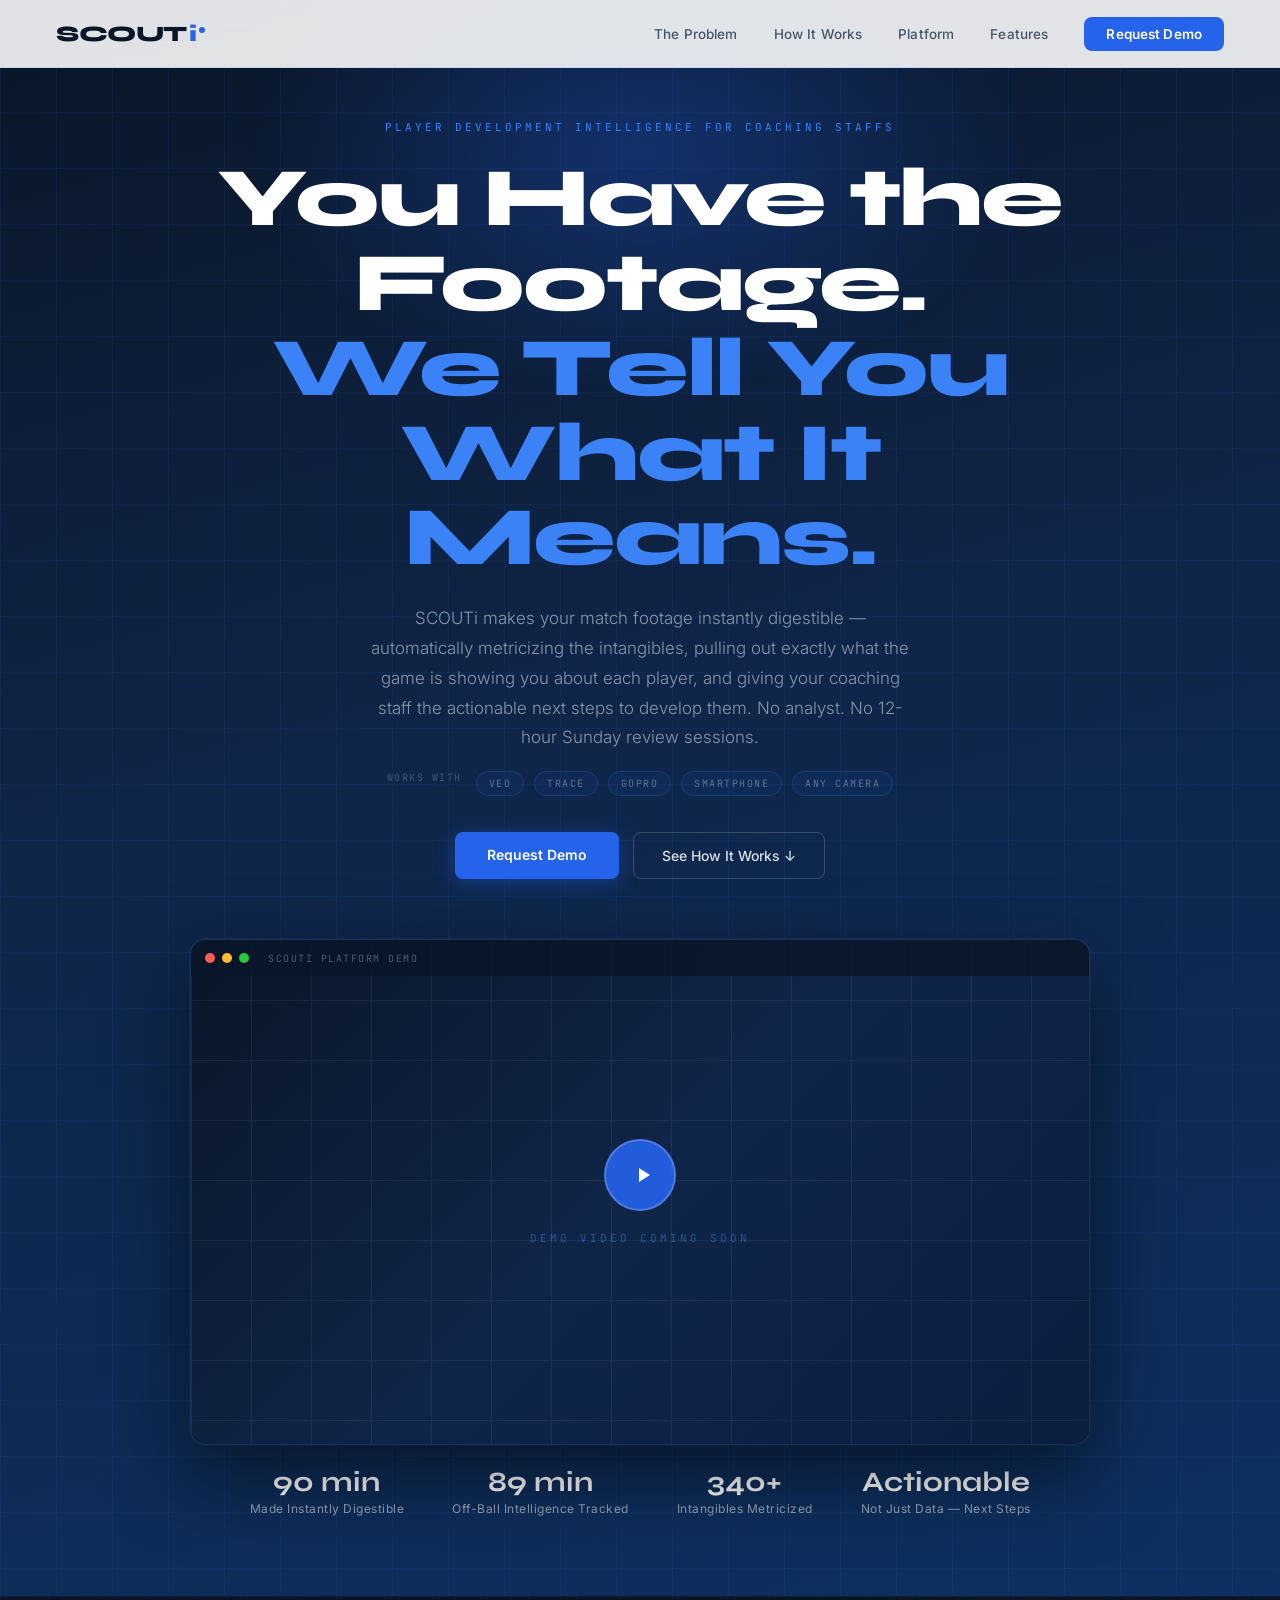
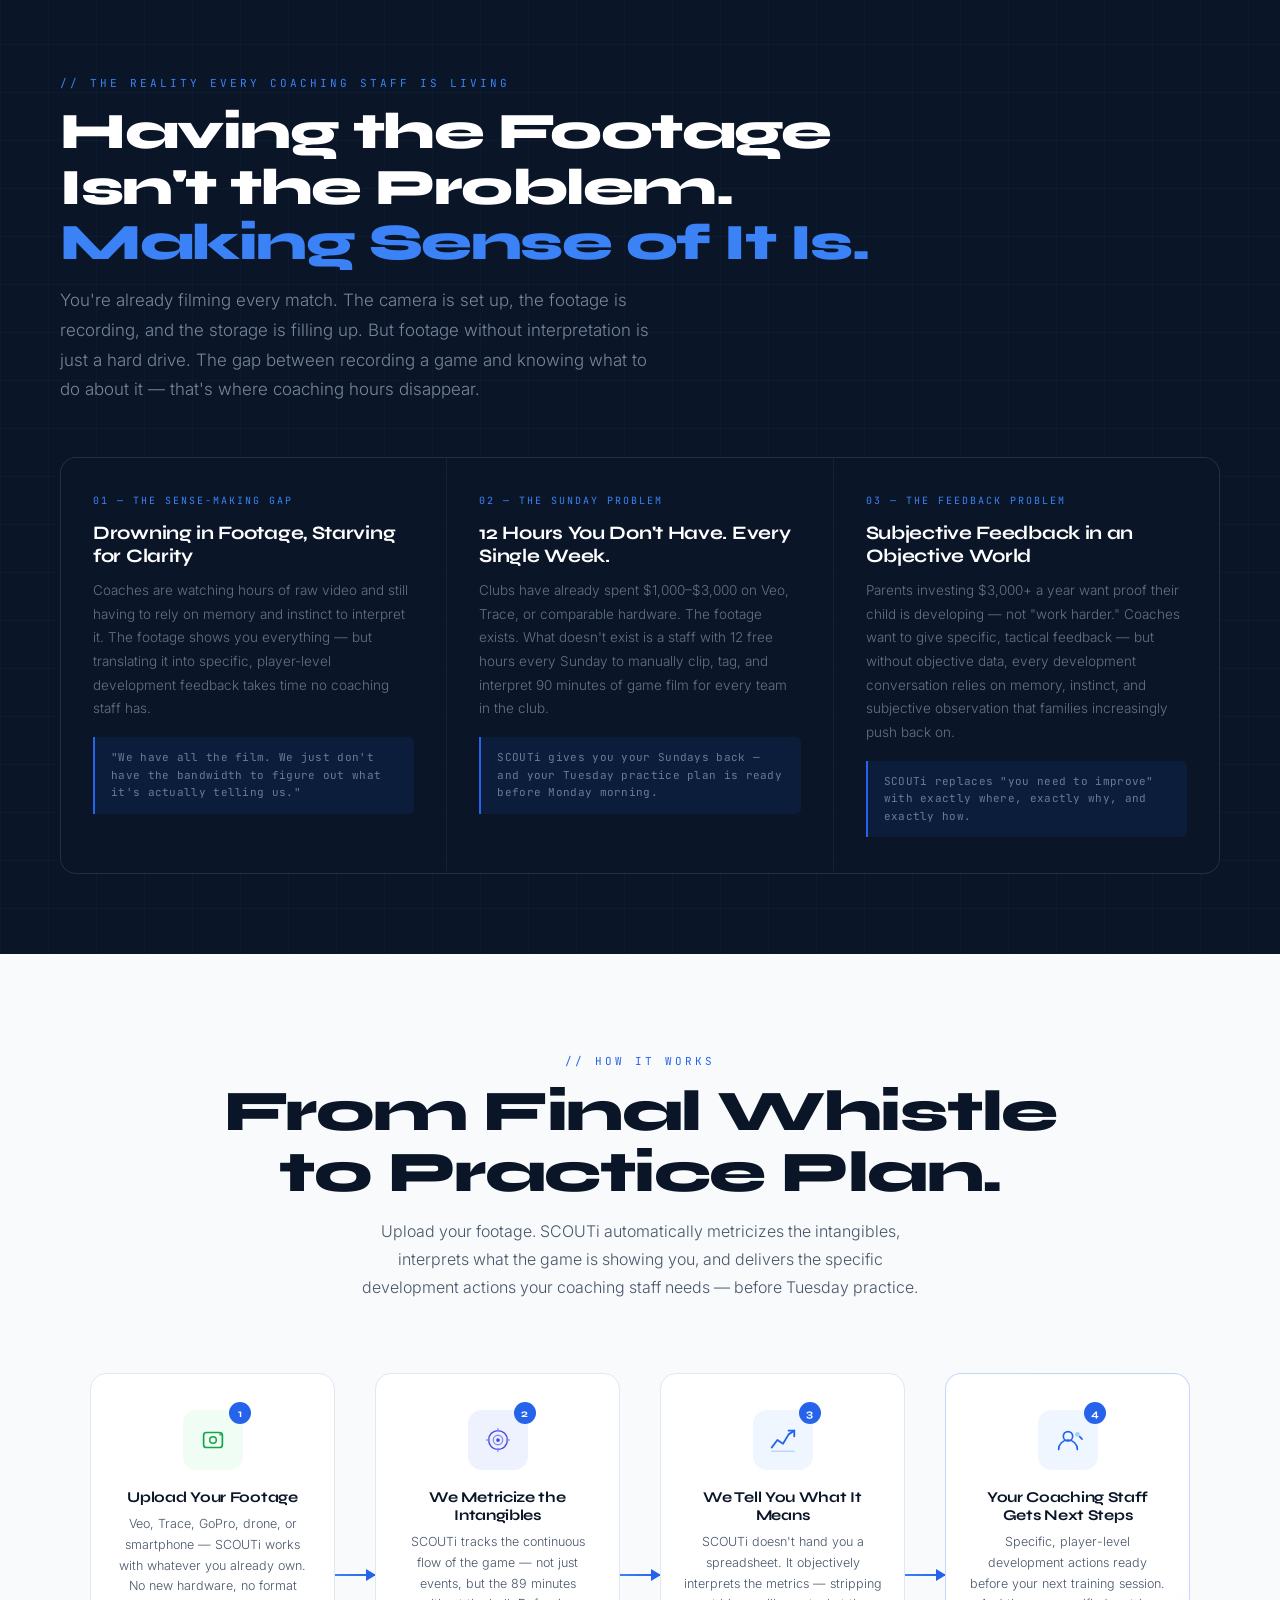
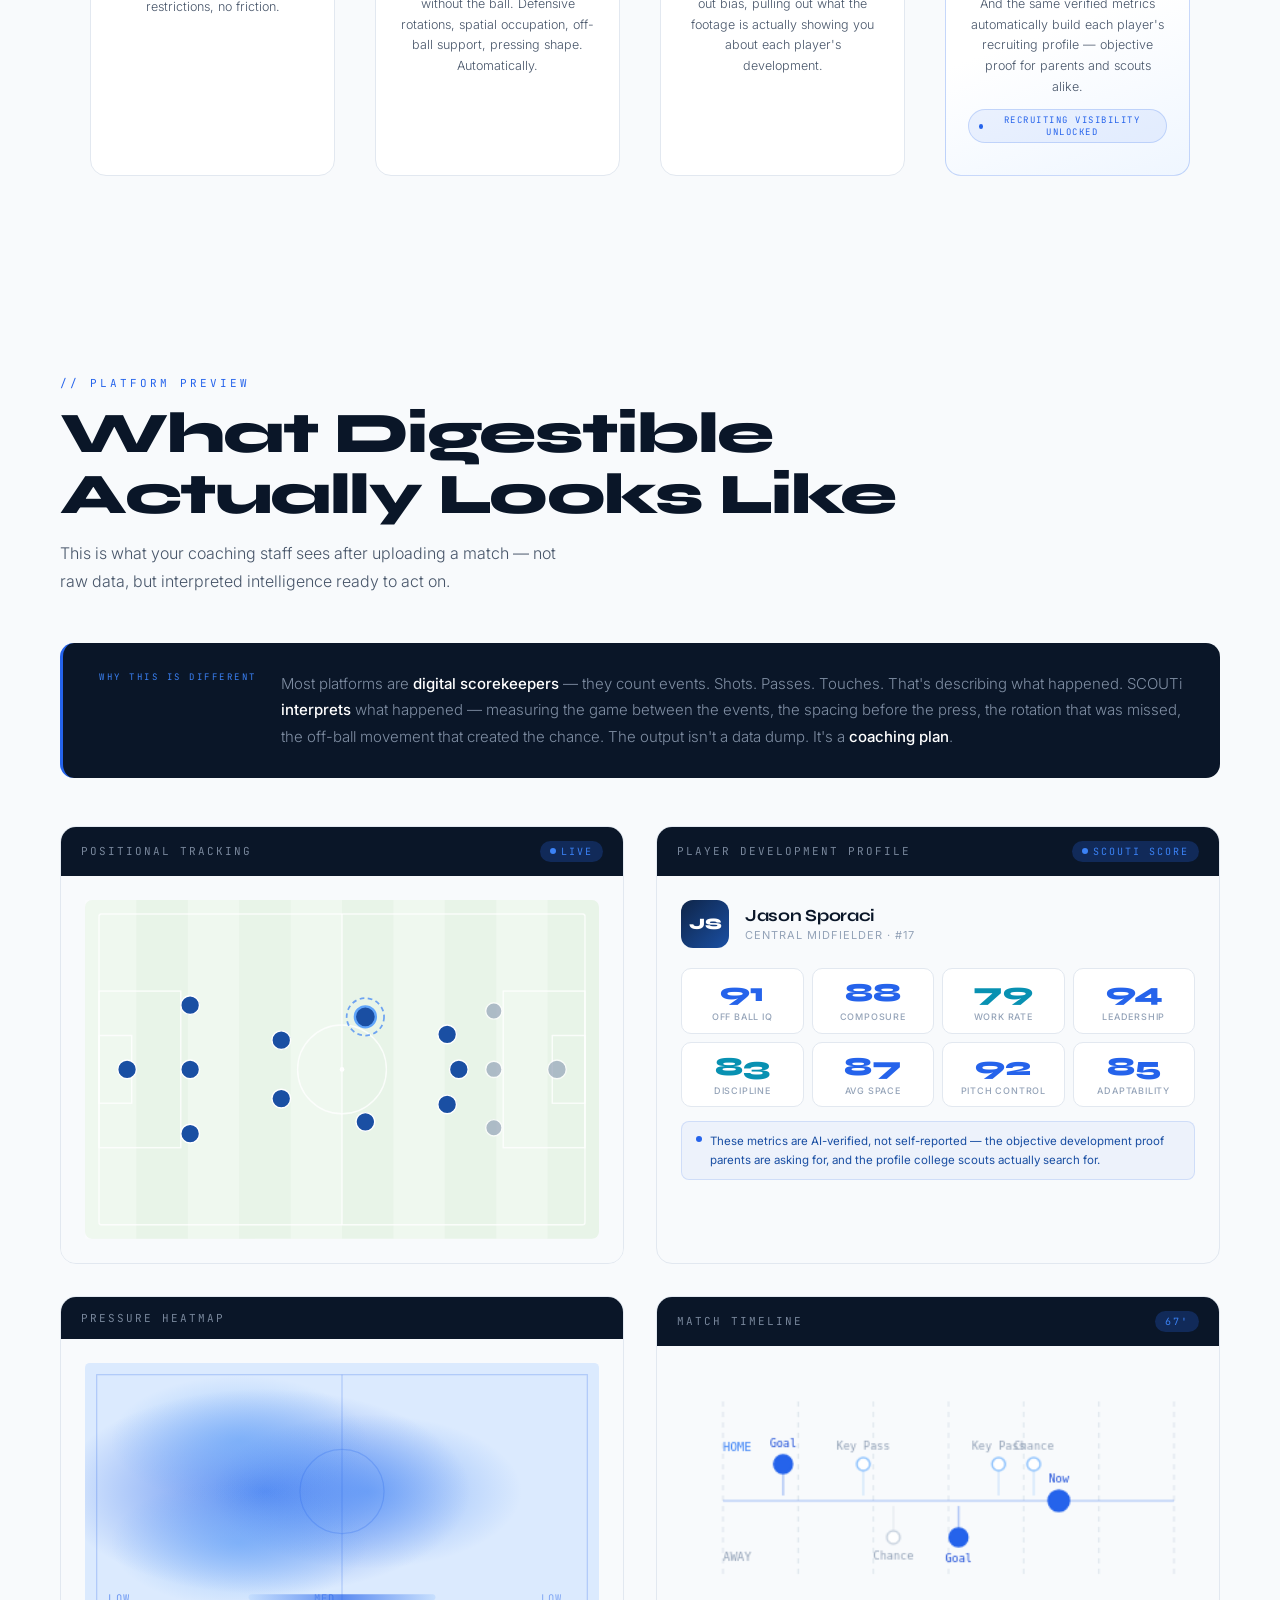
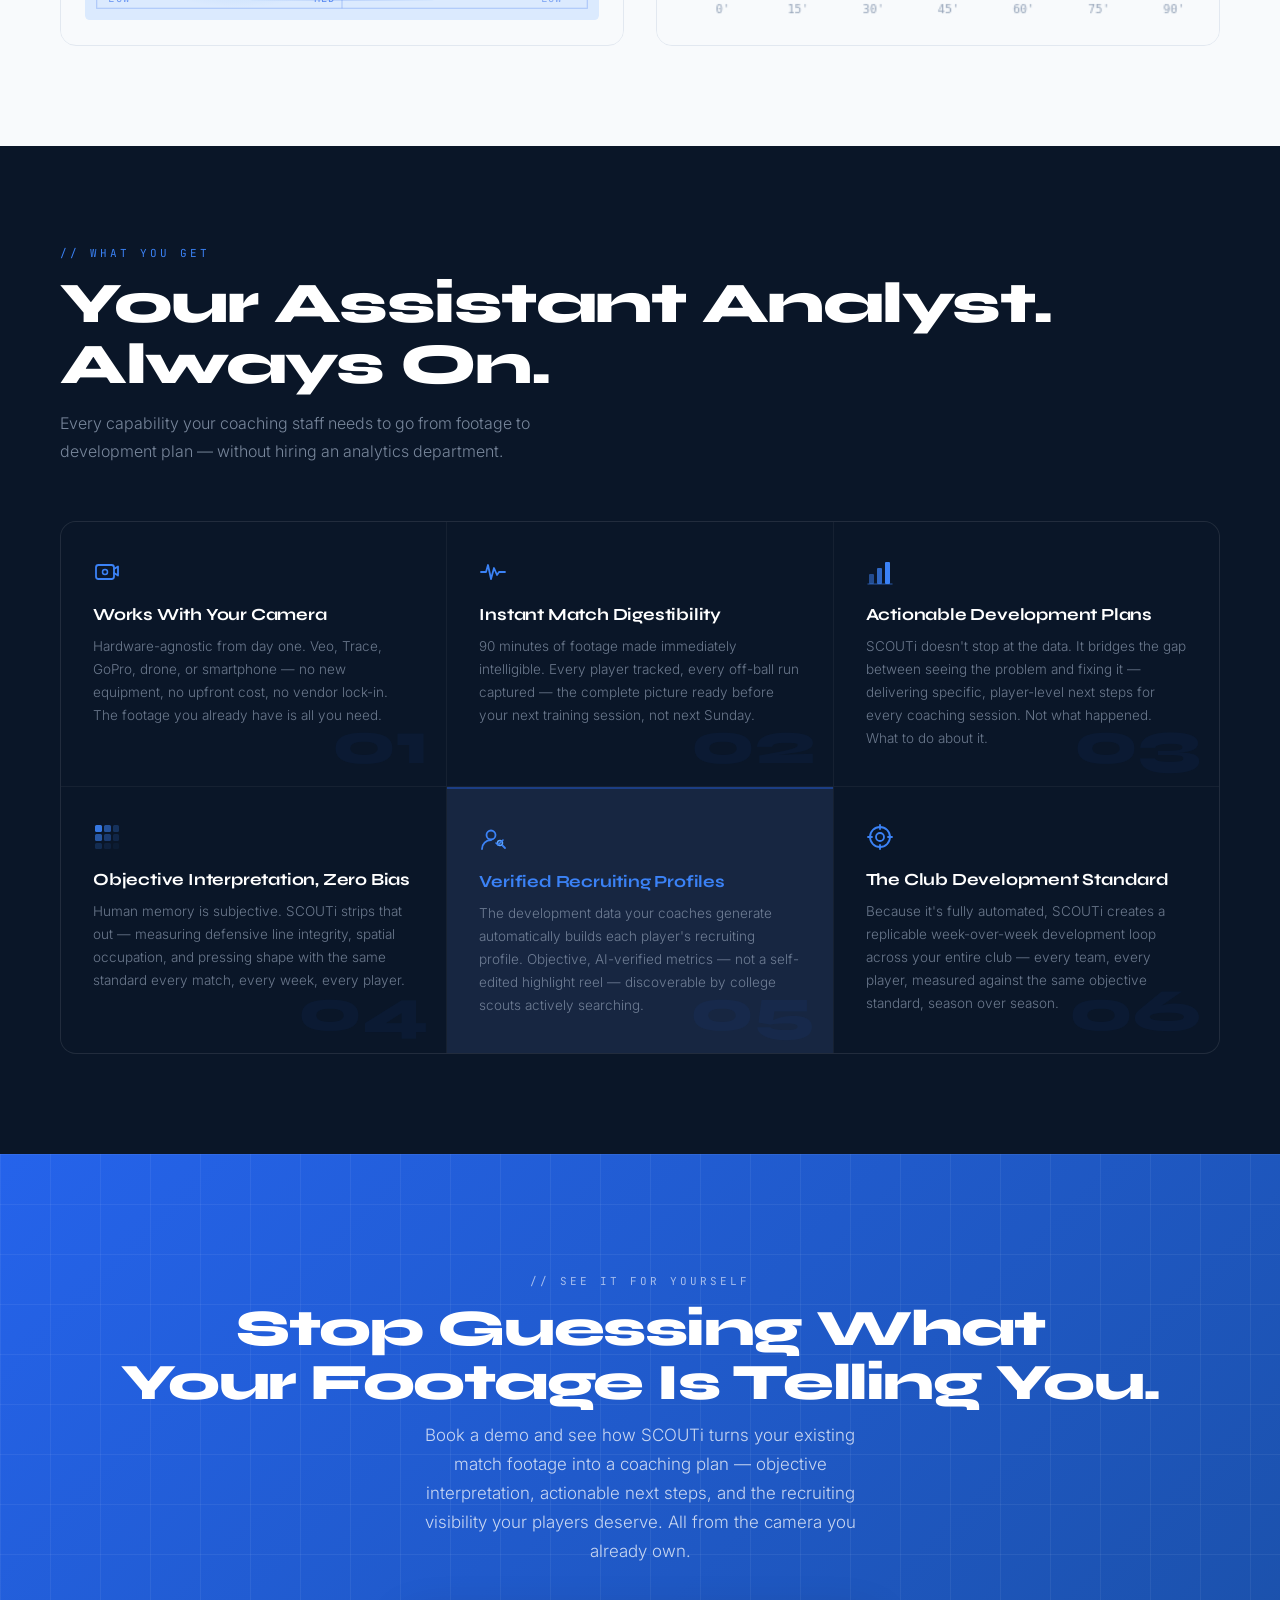
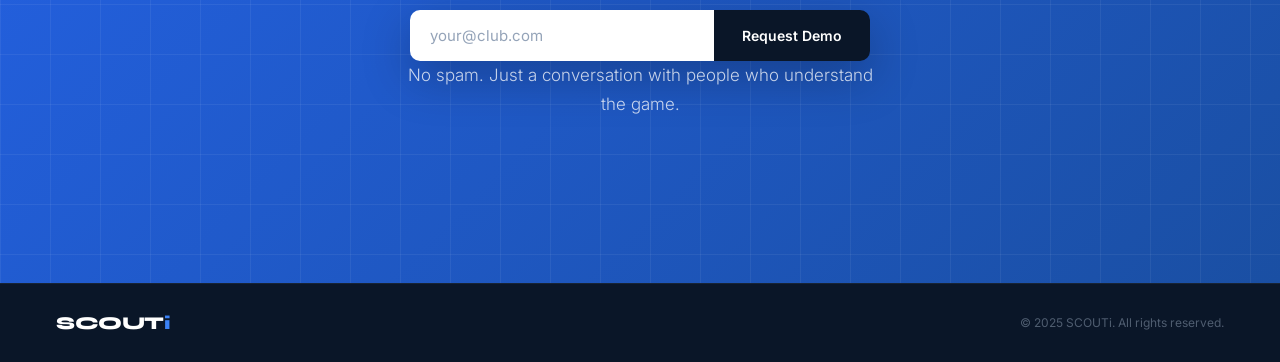
==== commit 41089f24: "Update index.html" ====
--- a/index.html
+++ b/index.html
@@ -3,7 +3,7 @@
 <head>
 <meta charset="UTF-8">
 <meta name="viewport" content="width=device-width, initial-scale=1.0">
-<title>SCOUTi — The Intelligence Layer for Player Development</title>
+<title>SCOUTi — You Have the Footage. We Tell You What It Means.</title>
 <link href="https://fonts.googleapis.com/css2?family=Syne:wght@400;500;600;700;800&family=Inter:wght@300;400;500&family=JetBrains+Mono:wght@400;500&display=swap" rel="stylesheet">
 <style>
 :root {
@@ -648,11 +648,11 @@
      HERO
 ════════════════════════════════════════ -->
 <section id="hero">
-  <p class="hero-eyebrow">AI-Powered Player Development & Discovery</p>
-
-  <h1>You Already Have<br>the Camera.<br><span class="accent">We Give It a Brain.</span></h1>
-
-  <p class="hero-sub">SCOUTi is the intelligence layer that turns your existing match footage into objective player development data — automatically. No analyst. No extra hardware. No 12-hour review sessions.</p>
+  <p class="hero-eyebrow">Player Development Intelligence for Coaching Staffs</p>
+
+  <h1>You Have the Footage.<br><span class="accent">We Tell You<br>What It Means.</span></h1>
+
+  <p class="hero-sub">SCOUTi makes your match footage instantly digestible — automatically metricizing the intangibles, pulling out exactly what the game is showing you about each player, and giving your coaching staff the actionable next steps to develop them. No analyst. No 12-hour Sunday review sessions.</p>
 
   <!-- Works with your existing hardware -->
   <div class="hardware-badges">
@@ -666,7 +666,7 @@
 
   <div class="hero-btns">
     <a href="#contact" class="btn-blue">Request Demo</a>
-    <a href="#problem" class="btn-outline">See Why It Matters ↓</a>
+    <a href="#problem" class="btn-outline">See How It Works ↓</a>
   </div>
 
   <!-- VIDEO -->
@@ -694,10 +694,10 @@
   </div>
 
   <div class="hero-stats-strip">
-    <div class="hs"><div class="hs-val">340+</div><div class="hs-lbl">Metrics Per Player, Per Match</div></div>
+    <div class="hs"><div class="hs-val">90 min</div><div class="hs-lbl">Made Instantly Digestible</div></div>
     <div class="hs"><div class="hs-val">89 min</div><div class="hs-lbl">Off-Ball Intelligence Tracked</div></div>
-    <div class="hs"><div class="hs-val">98%</div><div class="hs-lbl">Tracking Accuracy</div></div>
-    <div class="hs"><div class="hs-val">Verified</div><div class="hs-lbl">Not Self-Reported</div></div>
+    <div class="hs"><div class="hs-val">340+</div><div class="hs-lbl">Intangibles Metricized</div></div>
+    <div class="hs"><div class="hs-val">Actionable</div><div class="hs-lbl">Not Just Data — Next Steps</div></div>
   </div>
 </section>
 
@@ -706,33 +706,33 @@
 ════════════════════════════════════════ -->
 <section id="problem">
   <div class="problem-inner reveal">
-    <span class="eyebrow" style="color:var(--blue-light)">// The Reality Most Clubs Are Living</span>
-    <h2 class="problem-headline">18 Players.<br>90 Minutes.<br><span class="accent">One Pair of Eyes.</span></h2>
-    <p class="problem-intro">Your coaching staff is doing everything right — filming every match, investing in development, showing up for every session. But without an intelligence layer, that footage is just storage.</p>
+    <span class="eyebrow" style="color:var(--blue-light)">// The Reality Every Coaching Staff Is Living</span>
+    <h2 class="problem-headline">Having the Footage<br>Isn't the Problem.<br><span class="accent">Making Sense of It Is.</span></h2>
+    <p class="problem-intro">You're already filming every match. The camera is set up, the footage is recording, and the storage is filling up. But footage without interpretation is just a hard drive. The gap between recording a game and knowing what to do about it — that's where coaching hours disappear.</p>
 
     <div class="problem-cards">
       <!-- Card 1 -->
       <div class="prob-card">
-        <span class="prob-num">01 — The Data Void</span>
-        <div class="prob-title">Drowning in Video, Starving for Intelligence</div>
-        <p class="prob-desc">Coaches are forced to evaluate 18 players simultaneously using only human memory. The result is generic, subjective feedback that neither develops players nor satisfies the parents paying $3,000 a year expecting more.</p>
-        <div class="prob-quote">"You need to work harder." — Every coach who doesn't have the data to say something better.</div>
+        <span class="prob-num">01 — The Sense-Making Gap</span>
+        <div class="prob-title">Drowning in Footage, Starving for Clarity</div>
+        <p class="prob-desc">Coaches are watching hours of raw video and still having to rely on memory and instinct to interpret it. The footage shows you everything — but translating it into specific, player-level development feedback takes time no coaching staff has.</p>
+        <div class="prob-quote">"We have all the film. We just don't have the bandwidth to figure out what it's actually telling us."</div>
       </div>
 
       <!-- Card 2 -->
       <div class="prob-card">
-        <span class="prob-num">02 — Hardware Fatigue</span>
-        <div class="prob-title">You Bought the Camera. You Didn't Buy the Analyst.</div>
-        <p class="prob-desc">Most clubs have already spent $1,000–$3,000 on Veo, Trace, or comparable hardware. They have hours of continuous footage. What they don't have is the staff, the budget, or the 12 hours required to manually analyze it.</p>
-        <div class="prob-quote">The camera records the game. SCOUTi understands it.</div>
+        <span class="prob-num">02 — The Sunday Problem</span>
+        <div class="prob-title">12 Hours You Don't Have. Every Single Week.</div>
+        <p class="prob-desc">Clubs have already spent $1,000–$3,000 on Veo, Trace, or comparable hardware. The footage exists. What doesn't exist is a staff with 12 free hours every Sunday to manually clip, tag, and interpret 90 minutes of game film for every team in the club.</p>
+        <div class="prob-quote">SCOUTi gives you your Sundays back — and your Tuesday practice plan is ready before Monday morning.</div>
       </div>
 
       <!-- Card 3 -->
       <div class="prob-card">
-        <span class="prob-num">03 — The Parent Pressure</span>
-        <div class="prob-title">Parents Treat Club Soccer as a College Investment</div>
-        <p class="prob-desc">Families investing in youth development want objective proof their child is improving — and increasingly, they want that proof to translate to recruiting visibility. Right now, the DoC has no data to give them either.</p>
-        <div class="prob-quote">SCOUTi gives you the evidence. And then it puts it in front of the right people.</div>
+        <span class="prob-num">03 — The Feedback Problem</span>
+        <div class="prob-title">Subjective Feedback in an Objective World</div>
+        <p class="prob-desc">Parents investing $3,000+ a year want proof their child is developing — not "work harder." Coaches want to give specific, tactical feedback — but without objective data, every development conversation relies on memory, instinct, and subjective observation that families increasingly push back on.</p>
+        <div class="prob-quote">SCOUTi replaces "you need to improve" with exactly where, exactly why, and exactly how.</div>
       </div>
     </div>
   </div>
@@ -745,8 +745,8 @@
   <div class="section-inner">
     <div class="workflow-header reveal">
       <span class="eyebrow">// How It Works</span>
-      <h2>One Platform.<br>Two Outcomes.</h2>
-      <p class="section-sub">The data your coaches need to develop players is the exact same data that gets players recruited. You don't change how you work — you just get far more out of it.</p>
+      <h2>From Final Whistle<br>to Practice Plan.</h2>
+      <p class="section-sub">Upload your footage. SCOUTi automatically metricizes the intangibles, interprets what the game is showing you, and delivers the specific development actions your coaching staff needs — before Tuesday practice.</p>
     </div>
 
     <div class="workflow-chain">
@@ -761,8 +761,8 @@
             <circle cx="24" cy="10" r="1.5" fill="#16a34a" opacity="0.7"/>
           </svg>
         </div>
-        <div class="wf-title">Film Your Match</div>
-        <p class="wf-desc">Veo, Trace, GoPro, drone, or smartphone — SCOUTi works with whatever camera you already own. No new hardware. No vendor lock-in.</p>
+        <div class="wf-title">Upload Your Footage</div>
+        <p class="wf-desc">Veo, Trace, GoPro, drone, or smartphone — SCOUTi works with whatever you already own. No new hardware, no format restrictions, no friction.</p>
       </div>
 
       <div class="wf-arrow reveal reveal-delay-1">
@@ -783,8 +783,8 @@
             <line x1="25" y1="16" x2="28" y2="16" stroke="#818cf8" stroke-width="1.5" stroke-linecap="round"/>
           </svg>
         </div>
-        <div class="wf-title">We Analyze the 90 Minutes</div>
-        <p class="wf-desc">Every player tracked, every off-ball run measured. Not just events — the 89 minutes without the ball. Spacing, pressing, defensive rotations, pitch control.</p>
+        <div class="wf-title">We Metricize the Intangibles</div>
+        <p class="wf-desc">SCOUTi tracks the continuous flow of the game — not just events, but the 89 minutes without the ball. Defensive rotations, spatial occupation, off-ball support, pressing shape. Automatically.</p>
       </div>
 
       <div class="wf-arrow reveal reveal-delay-2">
@@ -801,15 +801,15 @@
             <line x1="4" y1="28" x2="28" y2="28" stroke="#93c5fd" stroke-width="1.5" stroke-linecap="round" opacity="0.6"/>
           </svg>
         </div>
-        <div class="wf-title">Your Coaches Get Clarity</div>
-        <p class="wf-desc">Individual development profiles, session-over-session progression, and specific tactical feedback — not "work harder" but exactly where, when, and why.</p>
+        <div class="wf-title">We Tell You What It Means</div>
+        <p class="wf-desc">SCOUTi doesn't hand you a spreadsheet. It objectively interprets the metrics — stripping out bias, pulling out what the footage is actually showing you about each player's development.</p>
       </div>
 
       <div class="wf-arrow reveal reveal-delay-3">
         <div class="wf-arrow-line"></div>
       </div>
 
-      <!-- Step 4 — Discovery consequence -->
+      <!-- Step 4 -->
       <div class="wf-step step-discovery reveal reveal-delay-3">
         <div class="wf-icon">
           <div class="wf-num">4</div>
@@ -820,8 +820,8 @@
             <line x1="28.5" y1="12.5" x2="31" y2="15" stroke="#2563eb" stroke-width="1.8" stroke-linecap="round"/>
           </svg>
         </div>
-        <div class="wf-title">Players Become Discoverable</div>
-        <p class="wf-desc">The same verified metrics your coaches use become the profile college scouts search for. Objective and AI-generated — not a self-edited highlight reel.</p>
+        <div class="wf-title">Your Coaching Staff Gets Next Steps</div>
+        <p class="wf-desc">Specific, player-level development actions ready before your next training session. And the same verified metrics automatically build each player's recruiting profile — objective proof for parents and scouts alike.</p>
         <span class="discovery-badge">
           <span style="width:5px;height:5px;border-radius:50%;background:var(--blue-bright);display:inline-block"></span>
           Recruiting visibility unlocked
@@ -838,19 +838,19 @@
   <div class="section-inner">
     <div class="reveal">
       <span class="eyebrow">// Platform Preview</span>
-      <h2>The Analytics Suite</h2>
-      <p class="section-sub">What your coaching staff and players will work with every session — and every recruiting cycle.</p>
+      <h2>What Digestible<br>Actually Looks Like</h2>
+      <p class="section-sub">This is what your coaching staff sees after uploading a match — not raw data, but interpreted intelligence ready to act on.</p>
     </div>
 
     <!-- Intangibles callout -->
     <div class="intangibles-callout reveal">
       <div style="flex-shrink:0">
-        <span class="ic-label">What sets SCOUTi apart</span>
+        <span class="ic-label">Why this is different</span>
       </div>
       <p class="ic-text">
-        Most platforms are <strong>digital scorekeepers</strong> — they count events. Shots. Passes. Touches.
-        SCOUTi measures the game <strong>between</strong> the events: the spacing before the press, the defensive shape before the goal, the off-ball positioning that wins or loses matches before the ball ever arrives.
-        That's the <strong>89 minutes</strong> other tools ignore.
+        Most platforms are <strong>digital scorekeepers</strong> — they count events. Shots. Passes. Touches. That's describing what happened.
+        SCOUTi <strong>interprets</strong> what happened — measuring the game between the events, the spacing before the press, the rotation that was missed, the off-ball movement that created the chance.
+        The output isn't a data dump. It's a <strong>coaching plan</strong>.
       </p>
     </div>
 
@@ -956,7 +956,7 @@
           <!-- Bridge to recruiting -->
           <div class="profile-recruiting-note">
             <div class="prn-dot"></div>
-            <span>These are the metrics college scouts search for — AI-verified, not self-reported. This profile is what recruiting visibility looks like.</span>
+            <span>These metrics are AI-verified, not self-reported — the objective development proof parents are asking for, and the profile college scouts actually search for.</span>
           </div>
         </div>
       </div>
@@ -1015,7 +1015,7 @@
     <div class="reveal">
       <span class="eyebrow">// What You Get</span>
       <h2>Your Assistant Analyst.<br>Always On.</h2>
-      <p class="section-sub" style="color:rgba(148,163,184,0.8)">Every capability your coaching staff needs — without hiring a full analytics department.</p>
+      <p class="section-sub" style="color:rgba(148,163,184,0.8)">Every capability your coaching staff needs to go from footage to development plan — without hiring an analytics department.</p>
     </div>
     <div class="features-grid reveal">
 
@@ -1029,23 +1029,23 @@
           </svg>
         </span>
         <div class="feat-title">Works With Your Camera</div>
-        <p class="feat-desc">Hardware-agnostic from day one. Veo, Trace, GoPro, drone, or smartphone — no new equipment, no upfront cost, no vendor lock-in. You already have what you need.</p>
+        <p class="feat-desc">Hardware-agnostic from day one. Veo, Trace, GoPro, drone, or smartphone — no new equipment, no upfront cost, no vendor lock-in. The footage you already have is all you need.</p>
         <div class="feat-num">01</div>
       </div>
 
-      <!-- 02 — Full-match tracking -->
+      <!-- 02 — Instant digestibility -->
       <div class="feat">
         <span class="feat-icon">
           <svg width="28" height="28" viewBox="0 0 28 28" fill="none">
             <polyline points="2,14 7,14 9,7 12,21 15,10 18,17 20,14 26,14" stroke="#3b82f6" stroke-width="1.8" stroke-linecap="round" stroke-linejoin="round" fill="none"/>
           </svg>
         </span>
-        <div class="feat-title">Full-Match Player Tracking</div>
-        <p class="feat-desc">Every player, every minute — not just when they have the ball. The 89 minutes of off-ball movement, spacing, and positioning that determine outcomes before the touch happens.</p>
+        <div class="feat-title">Instant Match Digestibility</div>
+        <p class="feat-desc">90 minutes of footage made immediately intelligible. Every player tracked, every off-ball run captured — the complete picture ready before your next training session, not next Sunday.</p>
         <div class="feat-num">02</div>
       </div>
 
-      <!-- 03 — Individual development -->
+      <!-- 03 — Actionable development -->
       <div class="feat">
         <span class="feat-icon">
           <svg width="28" height="28" viewBox="0 0 28 28" fill="none">
@@ -1055,12 +1055,12 @@
             <line x1="2" y1="26" x2="26" y2="26" stroke="#3b82f6" stroke-width="1.5" stroke-linecap="round" opacity="0.4"/>
           </svg>
         </span>
-        <div class="feat-title">Individual Development Profiles</div>
-        <p class="feat-desc">Session-over-session progression per player. Specific, objective, and actionable — the data parents keep asking for, and the proof that your development program works.</p>
+        <div class="feat-title">Actionable Development Plans</div>
+        <p class="feat-desc">SCOUTi doesn't stop at the data. It bridges the gap between seeing the problem and fixing it — delivering specific, player-level next steps for every coaching session. Not what happened. What to do about it.</p>
         <div class="feat-num">03</div>
       </div>
 
-      <!-- 04 — Heatmaps -->
+      <!-- 04 — Objective interpretation -->
       <div class="feat">
         <span class="feat-icon">
           <svg width="28" height="28" viewBox="0 0 28 28" fill="none">
@@ -1075,8 +1075,8 @@
             <rect x="20" y="20" width="6" height="6" rx="1.5" fill="#3b82f6" opacity="0.05"/>
           </svg>
         </span>
-        <div class="feat-title">Pressure Heatmaps & Tactical Intelligence</div>
-        <p class="feat-desc">Visualize exactly where your team wins and loses the pressing battle — by zone, by phase, by minute. Give your coaching staff the tactical detail to make changes that matter.</p>
+        <div class="feat-title">Objective Interpretation, Zero Bias</div>
+        <p class="feat-desc">Human memory is subjective. SCOUTi strips that out — measuring defensive line integrity, spatial occupation, and pressing shape with the same standard every match, every week, every player.</p>
         <div class="feat-num">04</div>
       </div>
 
@@ -1092,11 +1092,11 @@
           </svg>
         </span>
         <div class="feat-title">Verified Recruiting Profiles</div>
-        <p class="feat-desc">Your development data doesn't stay internal. Each player's metrics become a verified, discoverable profile — the objective alternative to a self-edited highlight reel, visible to college scouts actively searching.</p>
+        <p class="feat-desc">The development data your coaches generate automatically builds each player's recruiting profile. Objective, AI-verified metrics — not a self-edited highlight reel — discoverable by college scouts actively searching.</p>
         <div class="feat-num">05</div>
       </div>
 
-      <!-- 06 — Tactical simulation -->
+      <!-- 06 — Replicable standard -->
       <div class="feat">
         <span class="feat-icon">
           <svg width="28" height="28" viewBox="0 0 28 28" fill="none">
@@ -1108,8 +1108,8 @@
             <line x1="22" y1="14" x2="26" y2="14" stroke="#3b82f6" stroke-width="1.8" stroke-linecap="round"/>
           </svg>
         </span>
-        <div class="feat-title">Tactical Simulation</div>
-        <p class="feat-desc">Model formations, pressing lines, and personnel changes before matchday. The strategic war-room tool for coaching staffs who think one game ahead.</p>
+        <div class="feat-title">The Club Development Standard</div>
+        <p class="feat-desc">Because it's fully automated, SCOUTi creates a replicable week-over-week development loop across your entire club — every team, every player, measured against the same objective standard, season over season.</p>
         <div class="feat-num">06</div>
       </div>
     </div>
@@ -1121,9 +1121,9 @@
 ════════════════════════════════════════ -->
 <section id="contact">
   <div style="position:relative;z-index:1">
-    <span class="eyebrow" style="color:rgba(255,255,255,0.6)">// Ready to See It In Action</span>
-    <h2>Your Players Are Developing.<br>Make Sure the Right People See It.</h2>
-    <p>Book a demo and see how SCOUTi turns your existing footage into the intelligence layer your club has been missing — and the recruiting visibility your players deserve.</p>
+    <span class="eyebrow" style="color:rgba(255,255,255,0.6)">// See It For Yourself</span>
+    <h2>Stop Guessing What<br>Your Footage Is Telling You.</h2>
+    <p>Book a demo and see how SCOUTi turns your existing match footage into a coaching plan — objective interpretation, actionable next steps, and the recruiting visibility your players deserve. All from the camera you already own.</p>
     <div class="contact-row">
       <input type="email" id="emailInput" placeholder="your@club.com"/>
       <button onclick="submitForm()">Request Demo</button>
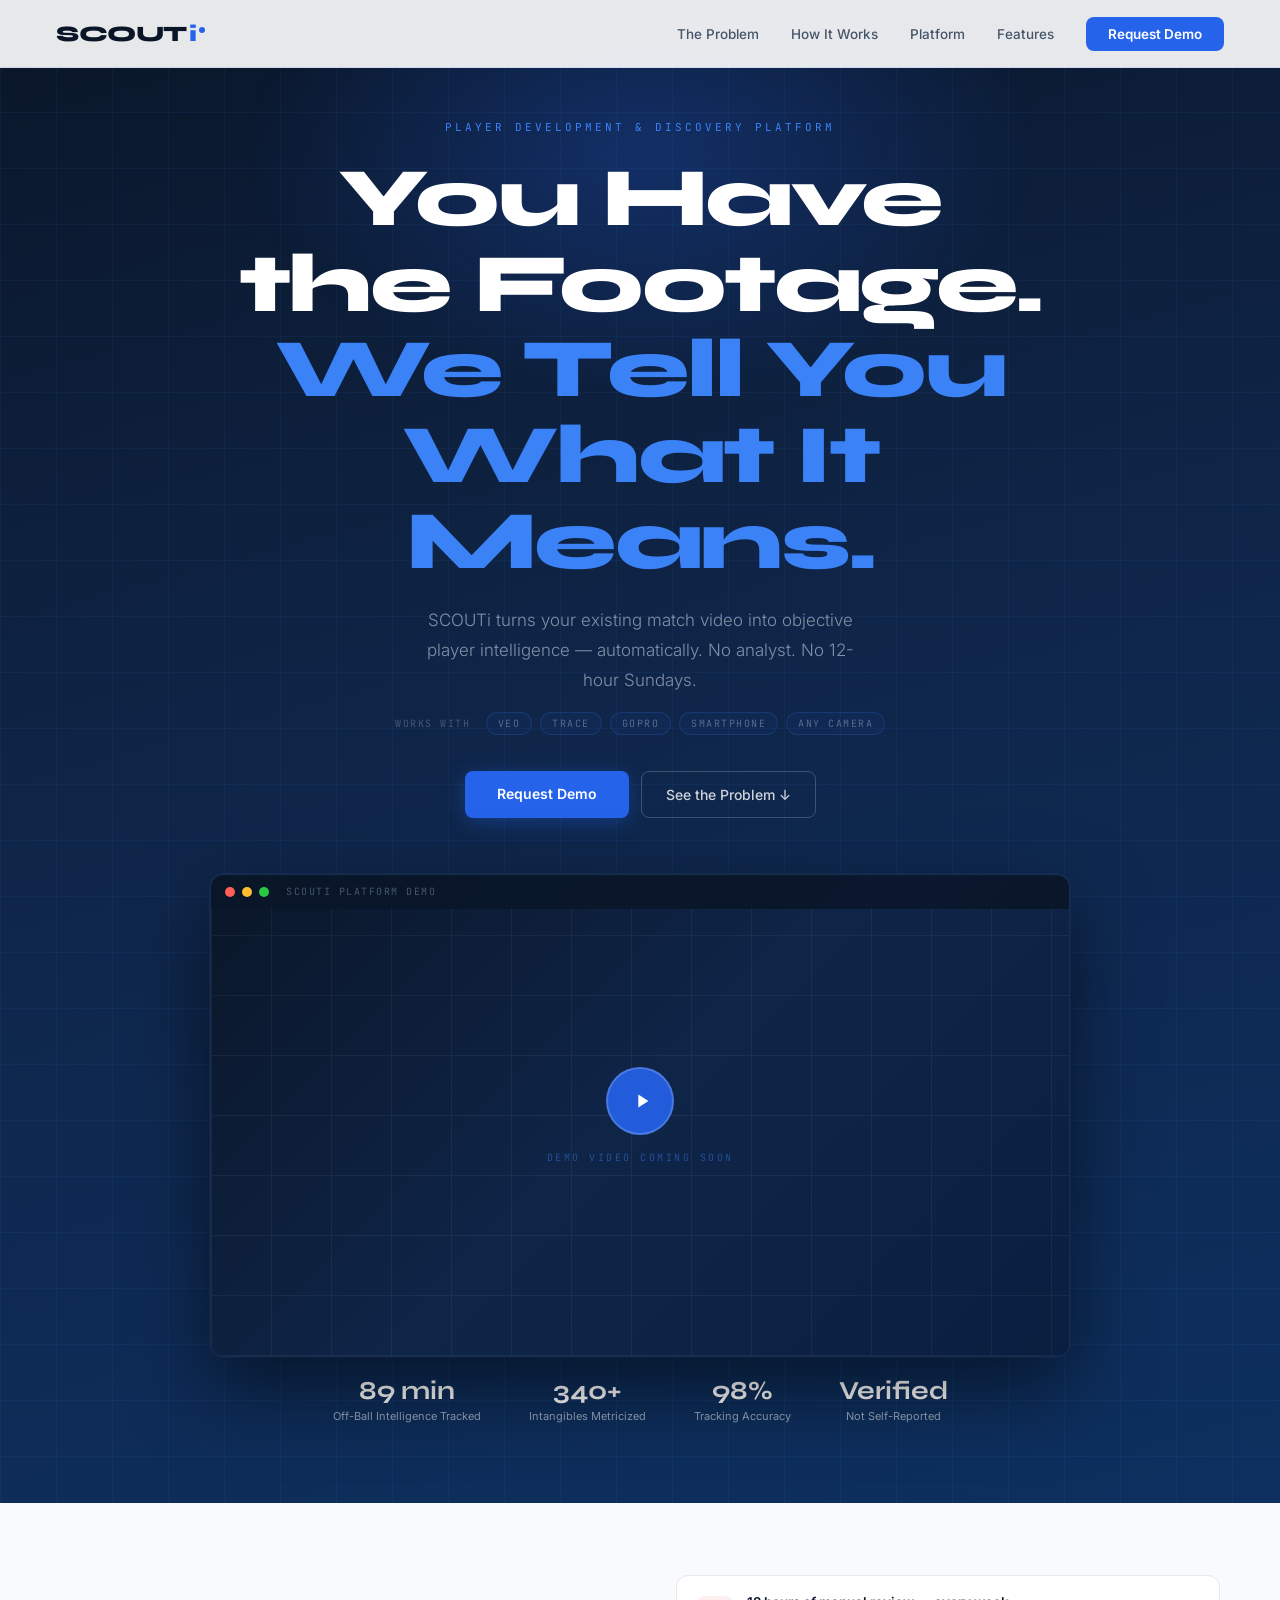
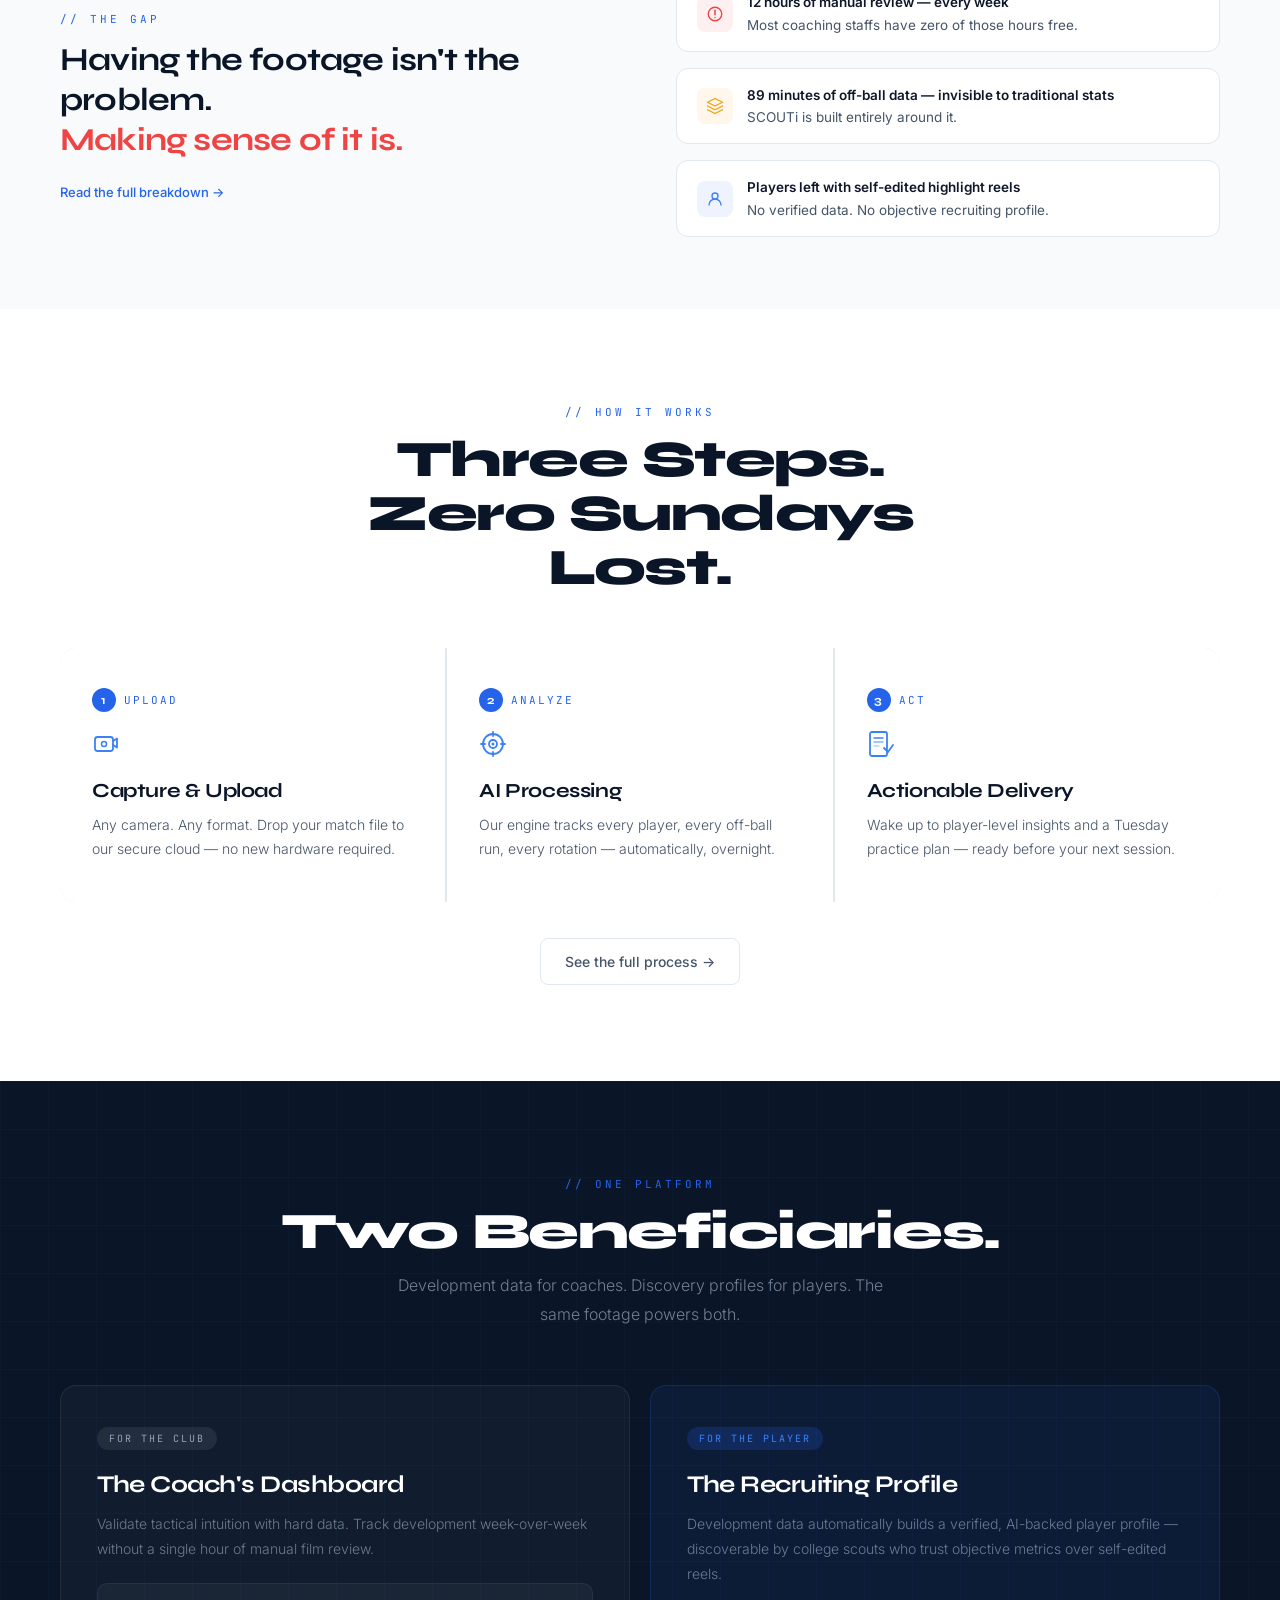
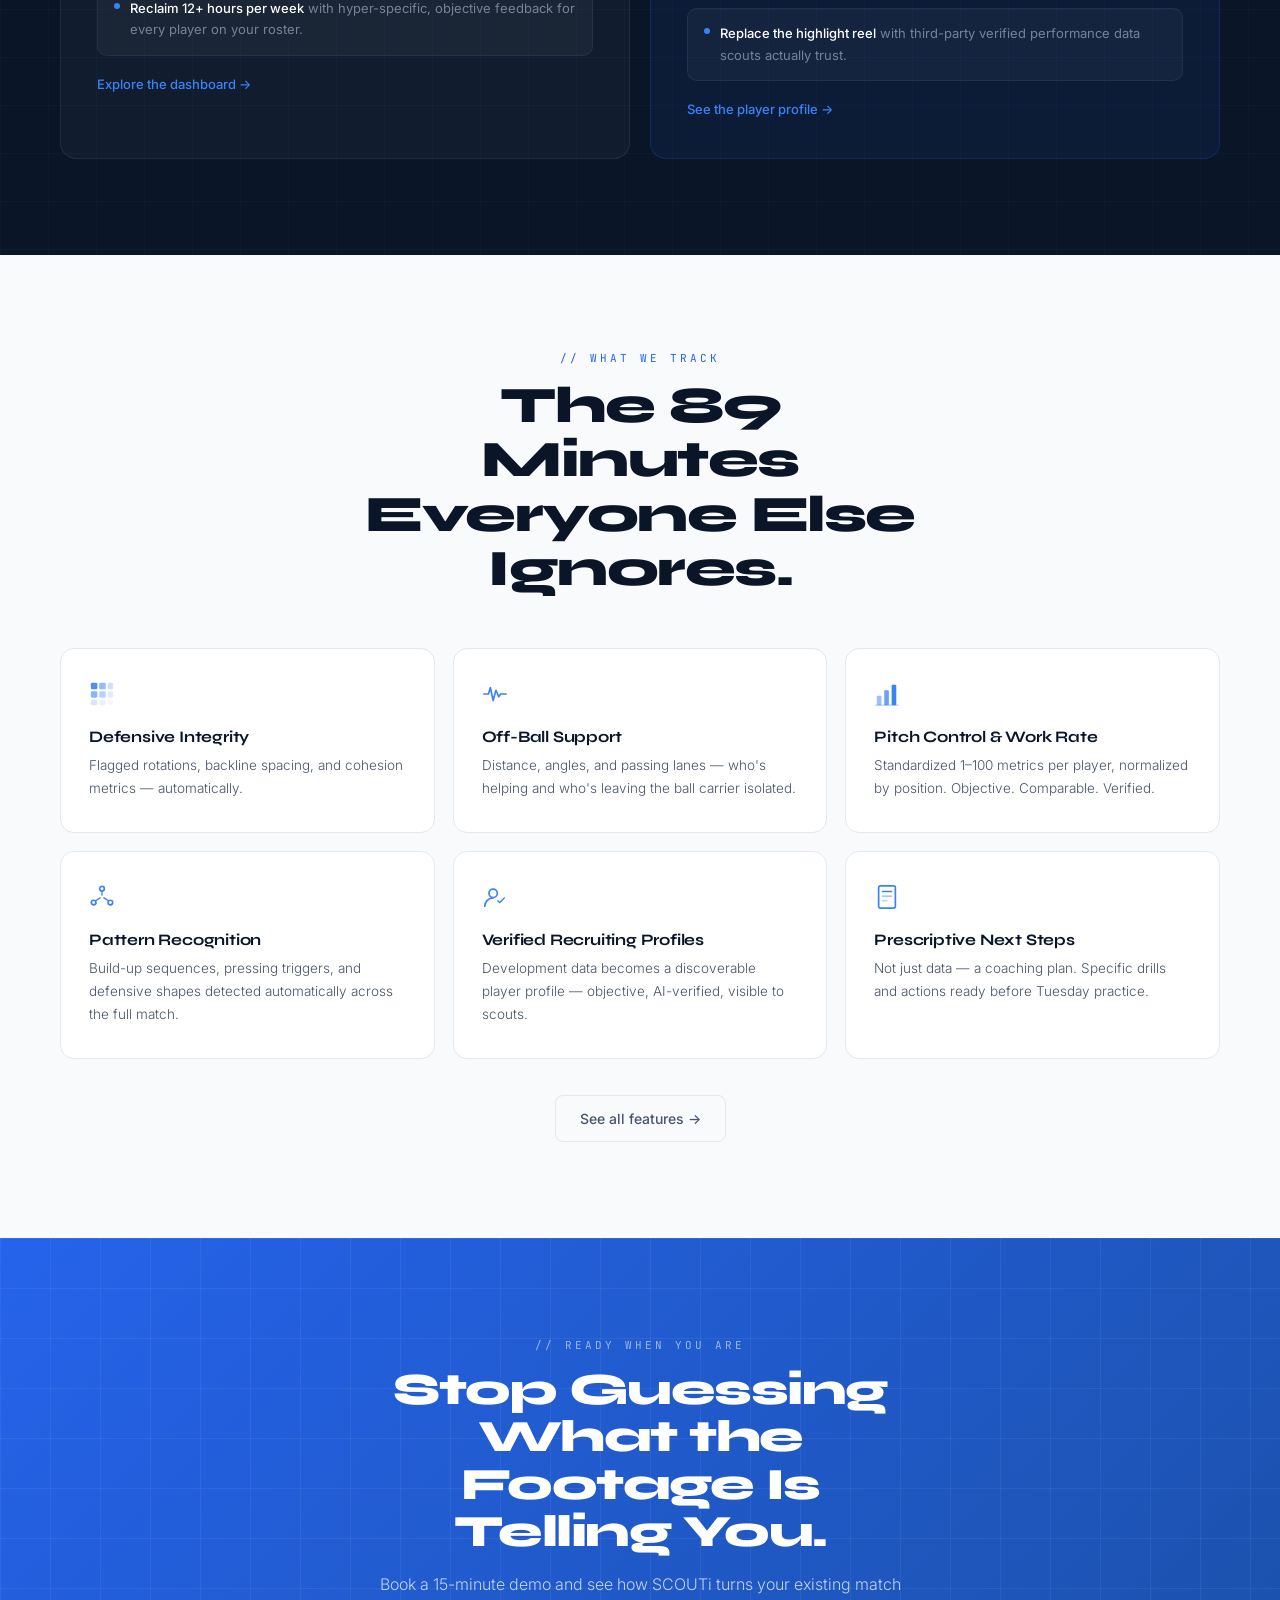
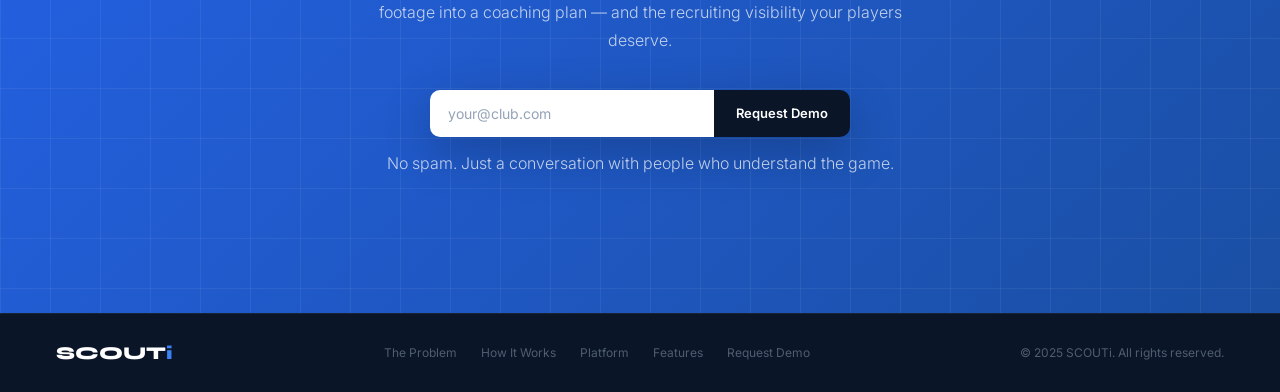
==== commit 15942d5a: "Add files via upload" ====
--- a/index.html
+++ b/index.html
@@ -4,1127 +4,288 @@
 <meta charset="UTF-8">
 <meta name="viewport" content="width=device-width, initial-scale=1.0">
 <title>SCOUTi — You Have the Footage. We Tell You What It Means.</title>
-<link href="https://fonts.googleapis.com/css2?family=Syne:wght@400;500;600;700;800&family=Inter:wght@300;400;500&family=JetBrains+Mono:wght@400;500&display=swap" rel="stylesheet">
+<link href="https://fonts.googleapis.com/css2?family=Syne:wght@400;600;700;800&family=Inter:wght@300;400;500&family=JetBrains+Mono:wght@400;500&display=swap" rel="stylesheet">
+<link rel="stylesheet" href="scouti.css">
 <style>
-:root {
-  --blue-deep:  #0a1628;
-  --blue-mid:   #0f2548;
-  --blue:       #1a4fa3;
-  --blue-bright:#2563eb;
-  --blue-light: #3b82f6;
-  --blue-pale:  #eff6ff;
-  --blue-glow:  rgba(37,99,235,0.15);
-  --white:      #ffffff;
-  --off-white:  #f8fafc;
-  --grey-light: #e2e8f0;
-  --grey:       #94a3b8;
-  --grey-dark:  #475569;
-  --text:       #0f172a;
-  --border:     rgba(37,99,235,0.12);
-  --border-mid: rgba(37,99,235,0.22);
-}
-
-*, *::before, *::after { box-sizing: border-box; margin: 0; padding: 0; }
-html { scroll-behavior: smooth; }
-body {
-  font-family: 'Inter', sans-serif;
-  background: var(--white);
-  color: var(--text);
-  overflow-x: hidden;
-}
-
-/* ── NAV ── */
-nav {
-  position: fixed; top: 0; left: 0; right: 0; z-index: 200;
-  display: flex; align-items: center; justify-content: space-between;
-  padding: 0 56px; height: 68px;
-  background: rgba(255,255,255,0.88);
-  backdrop-filter: blur(16px);
-  border-bottom: 1px solid var(--border);
-  transition: box-shadow 0.3s;
-}
-nav.scrolled { box-shadow: 0 4px 24px rgba(10,22,40,0.08); }
-
-.logo {
-  font-family: 'Syne', sans-serif; font-weight: 800;
-  font-size: 22px; letter-spacing: -0.5px;
-  color: var(--blue-deep); text-decoration: none;
-  display: flex; align-items: center; gap: 2px;
-}
-.logo-i { color: var(--blue-bright); }
-.logo-dot { width: 6px; height: 6px; background: var(--blue-bright); border-radius: 50%; margin-left: 1px; margin-top: -8px; }
-
-.nav-links { display: flex; align-items: center; gap: 36px; }
-.nav-links a {
-  font-size: 13.5px; font-weight: 500; color: var(--grey-dark);
-  text-decoration: none; letter-spacing: 0.01em;
-  transition: color 0.2s;
-}
-.nav-links a:hover { color: var(--blue-bright); }
-.nav-cta {
-  background: var(--blue-bright); color: var(--white) !important;
-  padding: 9px 22px; border-radius: 8px;
-  font-weight: 600 !important;
-  transition: background 0.2s, transform 0.15s !important;
-}
-.nav-cta:hover { background: var(--blue) !important; transform: translateY(-1px); }
-
-/* ── HERO ── */
+/* HERO */
 #hero {
-  min-height: 100vh;
-  display: flex; flex-direction: column; align-items: center;
-  justify-content: center; text-align: center;
-  padding: 120px 48px 80px;
+  min-height: 100vh; display: flex; flex-direction: column;
+  align-items: center; justify-content: center;
+  text-align: center; padding: 120px 48px 80px;
   background: linear-gradient(165deg, var(--blue-deep) 0%, var(--blue-mid) 45%, #0d3060 100%);
   position: relative; overflow: hidden;
 }
-#hero::before {
-  content: '';
-  position: absolute; inset: 0;
-  background-image:
-    linear-gradient(rgba(59,130,246,0.07) 1px, transparent 1px),
-    linear-gradient(90deg, rgba(59,130,246,0.07) 1px, transparent 1px);
-  background-size: 56px 56px;
-}
-#hero::after {
-  content: '';
-  position: absolute;
-  top: -100px; left: 50%; transform: translateX(-50%);
-  width: 800px; height: 500px;
-  background: radial-gradient(ellipse, rgba(37,99,235,0.3) 0%, transparent 70%);
-  pointer-events: none;
-}
-
-.hero-eyebrow {
-  font-family: 'JetBrains Mono', monospace;
-  font-size: 11px; letter-spacing: 3px; text-transform: uppercase;
-  color: var(--blue-light); margin-bottom: 22px;
-  position: relative; z-index: 1;
-  opacity: 0; animation: fadeUp 0.6s 0.2s ease forwards;
-}
-
-h1 {
-  font-family: 'Syne', sans-serif; font-weight: 800;
-  font-size: clamp(44px, 6.5vw, 88px); line-height: 1.02;
-  letter-spacing: -2px; color: var(--white);
-  max-width: 860px; margin: 0 auto;
-  position: relative; z-index: 1;
-  opacity: 0; animation: fadeUp 0.7s 0.35s ease forwards;
-}
-h1 .accent { color: var(--blue-light); }
-
-.hero-sub {
-  margin-top: 24px; font-size: 17px; line-height: 1.75;
-  color: rgba(148,163,184,0.9); max-width: 540px; font-weight: 300;
-  position: relative; z-index: 1;
-  opacity: 0; animation: fadeUp 0.7s 0.5s ease forwards;
-}
-
-/* Hardware badge */
-.hardware-badges {
-  margin-top: 18px; display: flex; gap: 10px; justify-content: center; flex-wrap: wrap;
-  position: relative; z-index: 1;
-  opacity: 0; animation: fadeUp 0.6s 0.6s ease forwards;
-}
-.hw-badge {
-  font-family: 'JetBrains Mono', monospace; font-size: 10px;
-  letter-spacing: 1.5px; text-transform: uppercase;
-  color: rgba(148,163,184,0.6);
-  border: 1px solid rgba(59,130,246,0.2);
-  padding: 5px 12px; border-radius: 20px;
-  background: rgba(37,99,235,0.07);
-}
-.hw-badge-label {
-  font-family: 'JetBrains Mono', monospace; font-size: 10px;
-  letter-spacing: 1.5px; text-transform: uppercase;
-  color: rgba(148,163,184,0.4);
-  margin-right: 4px;
-}
-
-.hero-btns {
-  margin-top: 36px; display: flex; gap: 14px; justify-content: center;
-  position: relative; z-index: 1;
-  opacity: 0; animation: fadeUp 0.6s 0.7s ease forwards;
-}
-.btn-blue {
-  background: var(--blue-bright); color: var(--white);
-  font-weight: 600; font-size: 14px; padding: 14px 32px;
-  border-radius: 8px; text-decoration: none;
-  transition: background 0.2s, transform 0.15s, box-shadow 0.2s;
-  box-shadow: 0 4px 20px rgba(37,99,235,0.4);
-}
-.btn-blue:hover { background: #1d4ed8; transform: translateY(-2px); box-shadow: 0 8px 28px rgba(37,99,235,0.5); }
-.btn-outline {
-  color: rgba(255,255,255,0.85); font-size: 14px; font-weight: 500;
-  padding: 14px 28px; border: 1px solid rgba(255,255,255,0.18);
-  border-radius: 8px; text-decoration: none;
-  transition: border-color 0.2s, color 0.2s, background 0.2s;
-}
-.btn-outline:hover { border-color: rgba(255,255,255,0.45); color: #fff; background: rgba(255,255,255,0.06); }
-
-/* ── VIDEO SECTION ── */
-.video-wrap {
-  position: relative; z-index: 2;
-  margin-top: 60px; width: 100%; max-width: 900px;
-  opacity: 0; animation: fadeUp 0.8s 0.85s ease forwards;
-}
-.video-frame {
-  background: var(--blue-deep);
-  border-radius: 16px;
-  border: 1px solid rgba(59,130,246,0.25);
-  overflow: hidden;
-  box-shadow: 0 32px 80px rgba(0,0,0,0.5), 0 0 0 1px rgba(255,255,255,0.04);
-  aspect-ratio: 16/9;
-  position: relative;
-  display: flex; align-items: center; justify-content: center;
-}
-.video-placeholder {
-  position: absolute; inset: 0;
-  background: linear-gradient(135deg, #0a1628 0%, #0f2548 50%, #0a1e40 100%);
-  display: flex; flex-direction: column; align-items: center; justify-content: center;
-  gap: 20px;
-}
-.video-placeholder .vp-label {
-  font-family: 'JetBrains Mono', monospace;
-  font-size: 11px; letter-spacing: 3px; text-transform: uppercase;
-  color: rgba(59,130,246,0.5);
-}
-.vp-pitch {
-  position: absolute; inset: 0; opacity: 0.06;
-  background-image:
-    linear-gradient(rgba(255,255,255,1) 1px, transparent 1px),
-    linear-gradient(90deg, rgba(255,255,255,1) 1px, transparent 1px);
-  background-size: 60px 60px;
-}
-.play-btn {
-  width: 72px; height: 72px; border-radius: 50%;
-  background: rgba(37,99,235,0.9);
-  border: 2px solid rgba(255,255,255,0.2);
-  display: flex; align-items: center; justify-content: center;
-  cursor: pointer;
-  transition: background 0.2s, transform 0.2s, box-shadow 0.2s;
-  box-shadow: 0 0 0 0 rgba(37,99,235,0.4);
-  animation: pulse-ring 2.5s ease-out infinite;
-  position: relative; z-index: 1;
-}
-.play-btn:hover { background: var(--blue-bright); transform: scale(1.08); }
-.play-btn svg { margin-left: 5px; }
-@keyframes pulse-ring {
-  0%   { box-shadow: 0 0 0 0 rgba(37,99,235,0.45); }
-  70%  { box-shadow: 0 0 0 22px rgba(37,99,235,0); }
-  100% { box-shadow: 0 0 0 0 rgba(37,99,235,0); }
-}
-#demoVideo {
-  width: 100%; height: 100%; object-fit: cover;
-  position: absolute; inset: 0; display: none;
-}
-.video-chrome {
-  position: absolute; top: 0; left: 0; right: 0;
-  height: 36px; background: rgba(10,22,40,0.85);
-  display: flex; align-items: center; padding: 0 14px; gap: 7px; z-index: 2;
-}
-.chrome-dot { width: 10px; height: 10px; border-radius: 50%; }
-
-.hero-stats-strip {
-  margin-top: 20px; display: flex; justify-content: center; gap: 48px;
-  opacity: 0; animation: fadeUp 0.6s 1.05s ease forwards;
-}
-.hs { text-align: center; }
-.hs-val { font-family: 'Syne', sans-serif; font-weight: 700; font-size: 28px; color: var(--white); }
-.hs-lbl { font-size: 12px; color: var(--grey); letter-spacing: 0.5px; margin-top: 2px; }
-
-@keyframes fadeUp {
-  from { opacity: 0; transform: translateY(22px); }
-  to   { opacity: 1; transform: translateY(0); }
-}
-
-/* ── SHARED SECTION ── */
-.section { padding: 100px 56px; }
-.section-inner { max-width: 1160px; margin: 0 auto; }
-.eyebrow {
-  font-family: 'JetBrains Mono', monospace;
-  font-size: 11px; letter-spacing: 3px; text-transform: uppercase;
-  color: var(--blue-bright); margin-bottom: 14px; display: block;
-}
-h2 {
-  font-family: 'Syne', sans-serif; font-weight: 800;
-  font-size: clamp(36px, 4.5vw, 58px); line-height: 1.05;
-  letter-spacing: -1.5px; color: var(--blue-deep);
-}
-.section-sub { font-size: 16px; color: var(--grey-dark); line-height: 1.75; font-weight: 300; max-width: 500px; margin-top: 14px; }
-
-/* ── DATA VOID SECTION ── */
-#problem {
-  background: var(--blue-deep);
-  padding: 80px 56px;
-  position: relative; overflow: hidden;
-}
-#problem::before {
-  content: '';
-  position: absolute; inset: 0;
-  background-image:
-    linear-gradient(rgba(59,130,246,0.04) 1px, transparent 1px),
-    linear-gradient(90deg, rgba(59,130,246,0.04) 1px, transparent 1px);
-  background-size: 48px 48px;
-}
-.problem-inner {
-  max-width: 1160px; margin: 0 auto;
-  position: relative; z-index: 1;
-}
-.problem-headline {
-  font-family: 'Syne', sans-serif; font-weight: 800;
-  font-size: clamp(32px, 4vw, 52px); line-height: 1.08;
-  letter-spacing: -1.5px; color: var(--white);
-  margin-bottom: 16px;
-}
-.problem-headline .accent { color: var(--blue-light); }
-.problem-intro {
-  font-size: 17px; color: rgba(148,163,184,0.8); line-height: 1.75;
-  font-weight: 300; max-width: 600px; margin-bottom: 52px;
-}
-.problem-cards {
-  display: grid; grid-template-columns: repeat(3,1fr); gap: 1px;
-  background: rgba(255,255,255,0.05);
-  border: 1px solid rgba(255,255,255,0.06);
-  border-radius: 16px; overflow: hidden;
-}
-.prob-card {
-  background: var(--blue-deep); padding: 36px 32px;
-  transition: background 0.2s;
-  position: relative;
-}
-.prob-card:hover { background: rgba(15,37,72,0.8); }
-.prob-num {
-  font-family: 'JetBrains Mono', monospace; font-size: 10px;
-  letter-spacing: 2px; color: var(--blue-light); text-transform: uppercase;
-  margin-bottom: 14px; display: block;
-}
-.prob-title {
-  font-family: 'Syne', sans-serif; font-weight: 700;
-  font-size: 19px; color: var(--white); margin-bottom: 12px; letter-spacing: -0.3px;
-}
-.prob-desc {
-  font-size: 13.5px; color: rgba(148,163,184,0.65); line-height: 1.75; font-weight: 300;
-}
-.prob-quote {
-  margin-top: 16px; padding: 12px 16px;
-  background: rgba(37,99,235,0.1); border-left: 2px solid var(--blue-bright);
-  border-radius: 0 6px 6px 0;
-  font-family: 'JetBrains Mono', monospace; font-size: 11px;
-  color: rgba(148,163,184,0.7); line-height: 1.6; letter-spacing: 0.3px;
-}
-
-/* ── WORKFLOW ── */
-#workflow { background: var(--off-white); }
-
-.workflow-header { text-align: center; margin-bottom: 72px; }
-.workflow-header h2 { margin: 0 auto; }
-.workflow-header .section-sub { margin: 14px auto 0; max-width: 560px; }
-
-.workflow-chain {
-  display: flex; align-items: stretch;
-  gap: 0; position: relative;
-  max-width: 1100px; margin: 0 auto;
-}
-
-.wf-step {
-  flex: 1; display: flex; flex-direction: column; align-items: center;
-  text-align: center; padding: 36px 22px 32px;
-  background: var(--white); border: 1px solid var(--grey-light);
-  border-radius: 16px;
-  position: relative; z-index: 1;
-  transition: border-color 0.25s, box-shadow 0.25s, transform 0.25s;
-  cursor: default;
-}
-.wf-step:hover {
-  border-color: var(--blue-bright);
-  box-shadow: 0 12px 40px rgba(37,99,235,0.1);
-  transform: translateY(-4px);
-}
-/* Step 4 — discovery — subtle accent */
-.wf-step.step-discovery {
-  border-color: rgba(37,99,235,0.25);
-  background: linear-gradient(160deg, #fff 60%, #eff6ff 100%);
-}
-.wf-step.step-discovery:hover {
-  border-color: var(--blue-bright);
-  box-shadow: 0 12px 40px rgba(37,99,235,0.15);
-}
-
-.wf-arrow {
-  display: flex; align-items: center; justify-content: center;
-  width: 40px; flex-shrink: 0; position: relative; z-index: 0;
-}
-.wf-arrow-line {
-  width: 100%; height: 2px;
-  background: linear-gradient(90deg, var(--blue-light), var(--blue-bright));
-  position: relative;
-}
-.wf-arrow-line::after {
-  content: '';
-  position: absolute; right: -1px; top: -5px;
-  border-left: 10px solid var(--blue-bright);
-  border-top: 6px solid transparent;
-  border-bottom: 6px solid transparent;
-}
-
-.wf-icon {
-  width: 60px; height: 60px; border-radius: 14px;
-  display: flex; align-items: center; justify-content: center;
-  margin-bottom: 18px; position: relative;
-}
-.wf-step:nth-child(1) .wf-icon { background: #f0fdf4; }
-.wf-step:nth-child(3) .wf-icon { background: #eef2ff; }
-.wf-step:nth-child(5) .wf-icon { background: #eff6ff; }
-.wf-step:nth-child(7) .wf-icon { background: #eff6ff; }
-
-.wf-num {
-  position: absolute; top: -8px; right: -8px;
-  width: 22px; height: 22px; border-radius: 50%;
-  background: var(--blue-bright); color: white;
-  font-family: 'Syne', sans-serif; font-weight: 700;
-  font-size: 11px; display: flex; align-items: center; justify-content: center;
-}
-.step-discovery .wf-num { background: var(--blue-bright); }
-
-.wf-title {
-  font-family: 'Syne', sans-serif; font-weight: 700;
-  font-size: 15px; color: var(--blue-deep); margin-bottom: 8px; letter-spacing: -0.3px;
-}
-.wf-desc { font-size: 12.5px; color: var(--grey-dark); line-height: 1.65; font-weight: 300; }
-
-/* Discovery badge on step 4 */
-.discovery-badge {
-  margin-top: 12px; display: inline-flex; align-items: center; gap: 5px;
-  background: rgba(37,99,235,0.08); border: 1px solid rgba(37,99,235,0.2);
-  padding: 4px 10px; border-radius: 20px;
-  font-family: 'JetBrains Mono', monospace; font-size: 9px;
-  letter-spacing: 1.5px; text-transform: uppercase; color: var(--blue-bright);
-}
-
-/* ── PLATFORM DEMO ── */
-#platform { background: var(--white); }
-
-/* Intangibles callout */
-.intangibles-callout {
-  margin-top: 48px; margin-bottom: 48px;
-  padding: 28px 36px;
-  background: var(--blue-deep);
-  border-radius: 14px;
-  border-left: 3px solid var(--blue-bright);
-  display: flex; align-items: flex-start; gap: 24px;
-}
-.ic-label {
-  font-family: 'JetBrains Mono', monospace; font-size: 9px;
-  letter-spacing: 2.5px; text-transform: uppercase;
-  color: var(--blue-light); margin-bottom: 8px; display: block;
-  white-space: nowrap;
-}
-.ic-text {
-  font-size: 15px; color: rgba(148,163,184,0.85); line-height: 1.75; font-weight: 300;
-}
-.ic-text strong { color: var(--white); font-weight: 500; }
-
-.platform-grid { display: grid; grid-template-columns: 1fr 1fr; gap: 32px; }
-
-.demo-card {
-  border: 1px solid var(--grey-light); border-radius: 16px;
-  overflow: hidden; transition: box-shadow 0.25s, border-color 0.25s;
-}
-.demo-card:hover { box-shadow: 0 12px 40px rgba(37,99,235,0.09); border-color: var(--border-mid); }
-.demo-card-header {
-  background: var(--blue-deep); padding: 14px 20px;
-  display: flex; justify-content: space-between; align-items: center;
-}
-.demo-card-title {
-  font-family: 'JetBrains Mono', monospace; font-size: 11px;
-  letter-spacing: 2px; text-transform: uppercase; color: rgba(148,163,184,0.8);
-}
-.live-chip {
-  background: rgba(37,99,235,0.25); color: var(--blue-light);
-  font-family: 'JetBrains Mono', monospace; font-size: 10px;
-  letter-spacing: 2px; text-transform: uppercase;
-  padding: 4px 10px; border-radius: 20px;
-  display: flex; align-items: center; gap: 5px;
-}
-.live-dot { width: 6px; height: 6px; background: var(--blue-light); border-radius: 50%; animation: blink 1.4s ease-in-out infinite; }
-@keyframes blink { 0%,100%{opacity:1} 50%{opacity:0.2} }
-
-.demo-card-body { padding: 24px; background: var(--off-white); min-height: 240px; }
-
-.mini-pitch svg { width: 100%; display: block; }
-
-.stat-bars { display: flex; flex-direction: column; gap: 16px; }
-.sbar-row { display: flex; align-items: center; gap: 14px; }
-.sbar-label { font-size: 12px; color: var(--grey-dark); width: 90px; flex-shrink: 0; font-weight: 500; }
-.sbar-track { flex: 1; height: 6px; background: var(--grey-light); border-radius: 99px; overflow: hidden; }
-.sbar-fill { height: 100%; border-radius: 99px; background: linear-gradient(90deg, var(--blue-light), var(--blue-bright)); transition: width 1.2s cubic-bezier(0.4,0,0.2,1); }
-.sbar-val { font-family: 'JetBrains Mono', monospace; font-size: 12px; color: var(--blue-bright); font-weight: 500; width: 36px; text-align: right; }
-
-.player-profile { display: flex; gap: 16px; align-items: center; margin-bottom: 20px; }
-.pp-avatar {
-  width: 48px; height: 48px; border-radius: 12px;
-  background: linear-gradient(135deg, var(--blue-mid), var(--blue));
-  display: flex; align-items: center; justify-content: center;
-  color: white; font-family: 'Syne', sans-serif; font-weight: 800; font-size: 16px;
-  flex-shrink: 0;
-}
-.pp-info { flex: 1; }
-.pp-name { font-family: 'Syne', sans-serif; font-weight: 700; font-size: 17px; color: var(--blue-deep); letter-spacing: -0.3px; }
-.pp-role { font-size: 11px; color: var(--grey); letter-spacing: 1px; text-transform: uppercase; margin-top: 2px; }
-
-.metric-grid {
-  display: grid;
-  grid-template-columns: repeat(4, 1fr);
-  gap: 8px;
-}
-.metric-box {
-  background: white;
-  border: 1px solid var(--grey-light);
-  border-radius: 10px;
-  padding: 11px 10px 10px;
-  display: flex; flex-direction: column; align-items: center; justify-content: center;
-  text-align: center;
-  transition: border-color 0.2s, box-shadow 0.2s, transform 0.2s;
-  cursor: default;
-  position: relative;
-  overflow: hidden;
-}
-.metric-box:hover {
-  border-color: var(--blue-light);
-  box-shadow: 0 4px 16px rgba(37,99,235,0.1);
-  transform: translateY(-2px);
-}
-.metric-box::before {
-  content: '';
-  position: absolute; top: 0; left: 0; right: 0; height: 3px;
-  background: linear-gradient(90deg, var(--blue-light), var(--blue-bright));
-  transform: scaleX(0); transform-origin: left;
-  transition: transform 0.25s ease;
-}
-.metric-box:hover::before { transform: scaleX(1); }
-
-.metric-box.tier-high .mb-val  { color: #2563eb; }
-.metric-box.tier-high::before  { background: linear-gradient(90deg, #60a5fa, #2563eb); }
-.metric-box.tier-mid .mb-val   { color: #0891b2; }
-.metric-box.tier-mid::before   { background: linear-gradient(90deg, #67e8f9, #0891b2); }
-.metric-box.tier-low .mb-val   { color: #94a3b8; }
-.metric-box.tier-low::before   { background: linear-gradient(90deg, #cbd5e1, #94a3b8); }
-
-.mb-val {
-  font-family: 'Syne', sans-serif; font-weight: 800;
-  font-size: 26px; line-height: 1;
-  color: var(--blue-bright);
-}
-.mb-lbl {
-  font-size: 9px; color: var(--grey);
-  text-transform: uppercase; letter-spacing: 0.8px;
-  margin-top: 5px; line-height: 1.3;
-  font-weight: 500;
-}
-
-/* Profile recruiting note */
-.profile-recruiting-note {
-  margin-top: 14px; padding: 10px 14px;
-  background: rgba(37,99,235,0.05);
-  border: 1px solid rgba(37,99,235,0.15);
-  border-radius: 8px;
-  font-size: 11.5px; color: var(--blue); line-height: 1.6;
-  display: flex; align-items: flex-start; gap: 8px;
-}
-.prn-dot {
-  width: 6px; height: 6px; border-radius: 50%;
-  background: var(--blue-bright); flex-shrink: 0; margin-top: 4px;
-}
-
-/* ── FEATURES ── */
-#features { background: var(--blue-deep); }
-#features h2 { color: var(--white); }
-#features .section-sub { color: rgba(148,163,184,0.8); }
-#features .eyebrow { color: var(--blue-light); }
-
-.features-grid { display: grid; grid-template-columns: repeat(3,1fr); gap: 1px; margin-top: 56px; background: rgba(255,255,255,0.05); border: 1px solid rgba(255,255,255,0.05); border-radius: 16px; overflow: hidden; }
-.feat {
-  padding: 36px 32px; background: var(--blue-deep);
-  transition: background 0.2s;
-  position: relative; overflow: hidden;
-}
-.feat:hover { background: var(--blue-mid); }
-.feat-icon { display: block; margin-bottom: 18px; width: 28px; height: 28px; }
-.feat-title { font-family: 'Syne', sans-serif; font-weight: 700; font-size: 17px; color: var(--white); margin-bottom: 10px; letter-spacing: -0.2px; }
-.feat-desc { font-size: 13.5px; color: rgba(148,163,184,0.7); line-height: 1.7; font-weight: 300; }
-.feat-num { position: absolute; bottom: 12px; right: 18px; font-family: 'Syne', sans-serif; font-weight: 800; font-size: 60px; color: rgba(37,99,235,0.06); line-height: 1; }
-
-/* Highlight feature card (Verified Recruiting Profiles) */
-.feat.feat-highlight {
-  background: rgba(37,99,235,0.08);
-  border-top: 2px solid rgba(37,99,235,0.4);
-}
-.feat.feat-highlight:hover { background: rgba(37,99,235,0.14); }
-.feat-highlight .feat-title { color: var(--blue-light); }
-
-/* ── CTA ── */
-#contact {
-  background: linear-gradient(135deg, var(--blue-bright) 0%, var(--blue) 100%);
-  padding: 120px 56px; text-align: center; position: relative; overflow: hidden;
-}
-#contact::before {
-  content: '';
-  position: absolute; inset: 0;
-  background-image: linear-gradient(rgba(255,255,255,0.06) 1px, transparent 1px),
-    linear-gradient(90deg, rgba(255,255,255,0.06) 1px, transparent 1px);
-  background-size: 50px 50px;
-}
-#contact h2 { color: var(--white); margin-bottom: 12px; font-size: clamp(36px, 4vw, 54px); }
-#contact p { color: rgba(255,255,255,0.75); font-size: 17px; max-width: 480px; margin: 0 auto 44px; line-height: 1.7; font-weight: 300; position: relative; z-index: 1; }
-.contact-row { display: flex; gap: 0; max-width: 460px; margin: 0 auto; border-radius: 10px; overflow: hidden; box-shadow: 0 16px 48px rgba(0,0,0,0.25); position: relative; z-index: 1; }
-.contact-row input {
-  flex: 1; background: white; border: none; color: var(--text);
-  padding: 16px 20px; font-family: 'Inter', sans-serif; font-size: 15px; outline: none;
-}
-.contact-row input::placeholder { color: var(--grey); }
-.contact-row button {
-  background: var(--blue-deep); color: white; border: none;
-  padding: 16px 28px; font-family: 'Inter', sans-serif;
-  font-weight: 600; font-size: 14px; cursor: pointer; white-space: nowrap;
-  transition: background 0.2s;
-}
-.contact-row button:hover { background: #040d1a; }
-.cta-note { color: rgba(255,255,255,0.5); font-size: 12px; margin-top: 14px; position: relative; z-index: 1; }
-.form-ok { display: none; color: rgba(255,255,255,0.9); font-family: 'JetBrains Mono', monospace; font-size: 13px; letter-spacing: 1px; margin-top: 16px; position: relative; z-index: 1; }
-
-/* ── FOOTER ── */
-footer {
-  padding: 28px 56px; background: var(--blue-deep);
-  display: flex; justify-content: space-between; align-items: center;
-  border-top: 1px solid rgba(255,255,255,0.06);
-  flex-wrap: wrap; gap: 12px;
-}
-.footer-logo { font-family: 'Syne', sans-serif; font-weight: 800; font-size: 18px; color: white; letter-spacing: -0.5px; }
-.footer-logo span { color: var(--blue-light); }
-footer p { font-size: 12px; color: rgba(148,163,184,0.5); }
-
-/* ── REVEAL ── */
-.reveal { opacity: 0; transform: translateY(28px); transition: opacity 0.75s ease, transform 0.75s ease; }
-.reveal.visible { opacity: 1; transform: translateY(0); }
-.reveal-delay-1 { transition-delay: 0.1s; }
-.reveal-delay-2 { transition-delay: 0.2s; }
-.reveal-delay-3 { transition-delay: 0.3s; }
-
-/* ── MOBILE ── */
-@media (max-width: 900px) {
-  nav { padding: 0 20px; }
-  .nav-links a:not(.nav-cta) { display: none; }
-  .section { padding: 70px 24px; }
-  #hero { padding: 100px 24px 60px; }
-  #problem { padding: 60px 24px; }
-  .workflow-chain { flex-direction: column; max-width: 420px; }
-  .wf-arrow { transform: rotate(90deg); width: 32px; height: 40px; }
-  .platform-grid { grid-template-columns: 1fr; }
-  .features-grid { grid-template-columns: 1fr; }
-  .problem-cards { grid-template-columns: 1fr; }
-  .hero-stats-strip { gap: 28px; }
-  .intangibles-callout { flex-direction: column; gap: 12px; }
-  footer { flex-direction: column; text-align: center; }
-  .hardware-badges { gap: 6px; }
+#hero::before { content:''; position:absolute; inset:0; background-image:linear-gradient(rgba(59,130,246,0.07) 1px,transparent 1px),linear-gradient(90deg,rgba(59,130,246,0.07) 1px,transparent 1px); background-size:56px 56px; }
+#hero::after { content:''; position:absolute; top:-100px; left:50%; transform:translateX(-50%); width:800px; height:500px; background:radial-gradient(ellipse,rgba(37,99,235,0.28) 0%,transparent 70%); pointer-events:none; }
+.hero-eyebrow { font-family:'JetBrains Mono',monospace; font-size:11px; letter-spacing:3px; text-transform:uppercase; color:var(--blue-light); margin-bottom:22px; position:relative; z-index:1; opacity:0; animation:fadeUp 0.6s 0.2s ease forwards; }
+#hero h1 { font-family:'Syne',sans-serif; font-weight:800; font-size:clamp(44px,6.5vw,86px); line-height:1.03; letter-spacing:-2.5px; color:var(--white); max-width:820px; margin:0 auto; position:relative; z-index:1; opacity:0; animation:fadeUp 0.7s 0.35s ease forwards; }
+#hero h1 .accent { color:var(--blue-light); }
+.hero-sub { margin-top:22px; font-size:17px; line-height:1.75; color:rgba(148,163,184,0.85); max-width:460px; font-weight:300; position:relative; z-index:1; opacity:0; animation:fadeUp 0.7s 0.5s ease forwards; }
+.hw-badges { margin-top:16px; display:flex; gap:8px; justify-content:center; flex-wrap:wrap; position:relative; z-index:1; opacity:0; animation:fadeUp 0.6s 0.6s ease forwards; }
+.hw-label { font-family:'JetBrains Mono',monospace; font-size:10px; letter-spacing:1.5px; text-transform:uppercase; color:rgba(148,163,184,0.4); display:flex; align-items:center; }
+.hw-badge { font-family:'JetBrains Mono',monospace; font-size:10px; letter-spacing:1.5px; text-transform:uppercase; color:rgba(148,163,184,0.55); border:1px solid rgba(59,130,246,0.18); padding:4px 11px; border-radius:20px; background:rgba(37,99,235,0.06); }
+.hero-btns { margin-top:36px; display:flex; gap:12px; justify-content:center; position:relative; z-index:1; opacity:0; animation:fadeUp 0.6s 0.7s ease forwards; }
+/* VIDEO */
+.video-wrap { position:relative; z-index:2; margin-top:56px; width:100%; max-width:860px; opacity:0; animation:fadeUp 0.8s 0.85s ease forwards; }
+.video-frame { border-radius:14px; border:1px solid rgba(59,130,246,0.22); overflow:hidden; box-shadow:0 32px 80px rgba(0,0,0,0.5),0 0 0 1px rgba(255,255,255,0.04); aspect-ratio:16/9; position:relative; background:var(--blue-deep); }
+.video-chrome { position:absolute; top:0; left:0; right:0; height:34px; background:rgba(10,22,40,0.88); display:flex; align-items:center; padding:0 14px; gap:7px; z-index:2; }
+.chrome-dot { width:10px; height:10px; border-radius:50%; }
+.chrome-title { margin-left:10px; font-family:'JetBrains Mono',monospace; font-size:10px; color:rgba(148,163,184,0.45); letter-spacing:1.5px; text-transform:uppercase; }
+.video-placeholder { position:absolute; inset:0; background:linear-gradient(135deg,#0a1628,#0f2548,#0a1e40); display:flex; flex-direction:column; align-items:center; justify-content:center; gap:16px; }
+.vp-grid { position:absolute; inset:0; opacity:0.05; background-image:linear-gradient(rgba(255,255,255,1) 1px,transparent 1px),linear-gradient(90deg,rgba(255,255,255,1) 1px,transparent 1px); background-size:60px 60px; }
+.play-btn { width:68px; height:68px; border-radius:50%; background:rgba(37,99,235,0.9); border:2px solid rgba(255,255,255,0.18); display:flex; align-items:center; justify-content:center; cursor:pointer; position:relative; z-index:1; transition:background 0.2s,transform 0.2s; animation:pulse-ring 2.5s ease-out infinite; }
+.play-btn:hover { background:var(--blue-bright); transform:scale(1.08); }
+.play-btn svg { margin-left:4px; }
+.vp-label { font-family:'JetBrains Mono',monospace; font-size:10px; letter-spacing:2.5px; text-transform:uppercase; color:rgba(59,130,246,0.45); position:relative; z-index:1; }
+#demoVideo { width:100%; height:100%; object-fit:cover; position:absolute; inset:0; display:none; }
+@keyframes pulse-ring { 0%{box-shadow:0 0 0 0 rgba(37,99,235,0.45)} 70%{box-shadow:0 0 0 20px rgba(37,99,235,0)} 100%{box-shadow:0 0 0 0 rgba(37,99,235,0)} }
+.stats-strip { margin-top:18px; display:flex; justify-content:center; gap:48px; opacity:0; animation:fadeUp 0.6s 1.05s ease forwards; }
+.ss { text-align:center; }
+.ss-val { font-family:'Syne',sans-serif; font-weight:700; font-size:26px; color:var(--white); }
+.ss-lbl { font-size:11px; color:var(--grey); margin-top:3px; }
+@keyframes fadeUp { from{opacity:0;transform:translateY(20px)} to{opacity:1;transform:translateY(0)} }
+
+/* PROBLEM STRIP */
+#problem-strip { background:var(--off-white); padding:72px 56px; }
+.ps-inner { max-width:1160px; margin:0 auto; display:grid; grid-template-columns:1fr 1fr; gap:72px; align-items:center; }
+.ps-quote { font-family:'Syne',sans-serif; font-weight:700; font-size:clamp(22px,2.5vw,32px); line-height:1.25; color:var(--blue-deep); letter-spacing:-0.8px; }
+.ps-quote .red { color:#ef4444; }
+.ps-right { display:flex; flex-direction:column; gap:16px; }
+.ps-pill { display:flex; align-items:center; gap:14px; padding:16px 20px; background:var(--white); border:1px solid var(--grey-light); border-radius:12px; transition:border-color 0.2s; }
+.ps-pill:hover { border-color:var(--border-mid); }
+.ps-pill-icon { width:36px; height:36px; border-radius:8px; display:flex; align-items:center; justify-content:center; flex-shrink:0; }
+.ps-pill-text { font-size:13.5px; color:var(--grey-dark); line-height:1.5; }
+.ps-pill-text strong { color:var(--text); font-weight:600; display:block; margin-bottom:2px; }
+.ps-more { font-size:13px; color:var(--blue-bright); font-weight:500; text-decoration:none; display:inline-flex; align-items:center; gap:6px; margin-top:8px; transition:gap 0.2s; }
+.ps-more:hover { gap:10px; }
+
+/* HOW */
+#how { background:var(--white); }
+.how-steps { display:grid; grid-template-columns:repeat(3,1fr); gap:2px; margin-top:52px; background:var(--grey-light); border-radius:16px; overflow:hidden; }
+.how-step { background:var(--white); padding:40px 32px; transition:background 0.2s; }
+.how-step:hover { background:var(--off-white); }
+.step-num { font-family:'JetBrains Mono',monospace; font-size:11px; letter-spacing:2px; color:var(--blue-bright); text-transform:uppercase; margin-bottom:18px; display:flex; align-items:center; gap:8px; }
+.step-num-circle { width:24px; height:24px; border-radius:50%; background:var(--blue-bright); color:white; font-family:'Syne',sans-serif; font-weight:700; font-size:12px; display:flex; align-items:center; justify-content:center; flex-shrink:0; }
+.step-icon { margin-bottom:16px; }
+.step-title { font-family:'Syne',sans-serif; font-weight:700; font-size:20px; color:var(--blue-deep); letter-spacing:-0.4px; margin-bottom:10px; }
+.step-body { font-size:14px; color:var(--grey-dark); line-height:1.75; font-weight:300; }
+
+/* PLATFORM */
+#platform-strip { background:var(--blue-deep); padding:96px 56px; position:relative; overflow:hidden; }
+#platform-strip::before { content:''; position:absolute; inset:0; background-image:linear-gradient(rgba(59,130,246,0.04) 1px,transparent 1px),linear-gradient(90deg,rgba(59,130,246,0.04) 1px,transparent 1px); background-size:48px 48px; }
+.plat-inner { max-width:1160px; margin:0 auto; position:relative; z-index:1; }
+.plat-header { text-align:center; margin-bottom:56px; }
+.plat-header h2 { color:var(--white); }
+.plat-header .section-sub { color:rgba(148,163,184,0.75); margin:12px auto 0; text-align:center; }
+.plat-split { display:grid; grid-template-columns:1fr 1fr; gap:20px; }
+.plat-card { border-radius:16px; padding:40px 36px; border:1px solid rgba(255,255,255,0.07); transition:border-color 0.25s,background 0.25s; }
+.plat-card:hover { border-color:rgba(59,130,246,0.3); }
+.plat-card.club { background:rgba(255,255,255,0.03); }
+.plat-card.player { background:rgba(37,99,235,0.08); border-color:rgba(37,99,235,0.2); }
+.plat-tag { font-family:'JetBrains Mono',monospace; font-size:10px; letter-spacing:2px; text-transform:uppercase; padding:5px 12px; border-radius:20px; display:inline-block; margin-bottom:20px; }
+.plat-tag.club-tag { background:rgba(255,255,255,0.07); color:var(--grey); }
+.plat-tag.player-tag { background:rgba(37,99,235,0.2); color:var(--blue-light); }
+.plat-title { font-family:'Syne',sans-serif; font-weight:700; font-size:24px; color:var(--white); letter-spacing:-0.5px; margin-bottom:12px; }
+.plat-body { font-size:14px; color:rgba(148,163,184,0.7); line-height:1.8; font-weight:300; margin-bottom:22px; }
+.plat-benefit { display:flex; align-items:flex-start; gap:10px; padding:14px 16px; background:rgba(255,255,255,0.04); border-radius:10px; border:1px solid rgba(255,255,255,0.06); }
+.plat-benefit-dot { width:6px; height:6px; border-radius:50%; background:var(--blue-light); flex-shrink:0; margin-top:5px; }
+.plat-benefit p { font-size:13px; color:rgba(148,163,184,0.75); line-height:1.65; }
+.plat-benefit p strong { color:var(--white); font-weight:500; }
+.plat-more { margin-top:20px; font-size:13px; color:var(--blue-light); font-weight:500; text-decoration:none; display:inline-flex; align-items:center; gap:6px; transition:gap 0.2s; }
+.plat-more:hover { gap:10px; }
+
+/* FEATURES */
+#features-strip { background:var(--off-white); padding:96px 56px; }
+.feat-inner { max-width:1160px; margin:0 auto; }
+.feat-grid { display:grid; grid-template-columns:repeat(3,1fr); gap:18px; margin-top:52px; }
+.feat-tile { background:var(--white); border:1px solid var(--grey-light); border-radius:14px; padding:32px 28px; transition:box-shadow 0.22s,border-color 0.22s,transform 0.22s; }
+.feat-tile:hover { box-shadow:0 12px 36px rgba(37,99,235,0.08); border-color:var(--border-mid); transform:translateY(-3px); }
+.feat-tile-icon { margin-bottom:16px; }
+.feat-tile-title { font-family:'Syne',sans-serif; font-weight:700; font-size:16px; color:var(--blue-deep); letter-spacing:-0.2px; margin-bottom:8px; }
+.feat-tile-body { font-size:13.5px; color:var(--grey-dark); line-height:1.7; font-weight:300; }
+
+/* CTA */
+#cta { background:linear-gradient(135deg,var(--blue-bright) 0%,var(--blue) 100%); padding:100px 56px; text-align:center; position:relative; overflow:hidden; }
+#cta::before { content:''; position:absolute; inset:0; background-image:linear-gradient(rgba(255,255,255,0.06) 1px,transparent 1px),linear-gradient(90deg,rgba(255,255,255,0.06) 1px,transparent 1px); background-size:50px 50px; }
+.cta-inner { position:relative; z-index:1; max-width:560px; margin:0 auto; }
+#cta h2 { color:var(--white); font-size:clamp(30px,3.5vw,46px); margin-bottom:14px; }
+#cta p { color:rgba(255,255,255,0.72); font-size:16px; line-height:1.75; font-weight:300; margin-bottom:36px; }
+.cta-row { display:flex; max-width:420px; margin:0 auto; border-radius:10px; overflow:hidden; box-shadow:0 16px 48px rgba(0,0,0,0.22); }
+.cta-row input { flex:1; background:white; border:none; color:var(--text); padding:15px 18px; font-family:'Inter',sans-serif; font-size:14px; outline:none; }
+.cta-row input::placeholder { color:var(--grey); }
+.cta-row button { background:var(--blue-deep); color:white; border:none; padding:15px 22px; font-family:'Inter',sans-serif; font-weight:600; font-size:13px; cursor:pointer; white-space:nowrap; transition:background 0.2s; }
+.cta-row button:hover { background:#040d1a; }
+.cta-note { color:rgba(255,255,255,0.4); font-size:12px; margin-top:12px; }
+.form-ok { display:none; color:rgba(255,255,255,0.9); font-family:'JetBrains Mono',monospace; font-size:13px; letter-spacing:1px; margin-top:14px; }
+
+@media(max-width:900px){
+  #hero{padding:100px 24px 60px}
+  #problem-strip,#platform-strip,#features-strip{padding:60px 24px}
+  .ps-inner{grid-template-columns:1fr;gap:36px}
+  .how-steps{grid-template-columns:1fr}
+  .plat-split{grid-template-columns:1fr}
+  .feat-grid{grid-template-columns:1fr}
+  #cta{padding:72px 24px}
+  .stats-strip{gap:28px;flex-wrap:wrap}
 }
 </style>
 </head>
 <body>
-
-<!-- NAV -->
 <nav id="mainNav">
-  <a href="#" class="logo">SCOUT<span class="logo-i">i</span><span class="logo-dot"></span></a>
+  <a href="index.html" class="logo">SCOUT<span class="logo-i">i</span><span class="logo-dot"></span></a>
   <div class="nav-links">
-    <a href="#problem">The Problem</a>
-    <a href="#workflow">How It Works</a>
-    <a href="#platform">Platform</a>
-    <a href="#features">Features</a>
-    <a href="#contact" class="nav-cta">Request Demo</a>
+    <a href="problem.html">The Problem</a>
+    <a href="how-it-works.html">How It Works</a>
+    <a href="platform.html">Platform</a>
+    <a href="features.html">Features</a>
+    <a href="demo.html" class="nav-cta">Request Demo</a>
   </div>
 </nav>
 
-<!-- ═══════════════════════════════════════
-     HERO
-════════════════════════════════════════ -->
 <section id="hero">
-  <p class="hero-eyebrow">Player Development Intelligence for Coaching Staffs</p>
-
-  <h1>You Have the Footage.<br><span class="accent">We Tell You<br>What It Means.</span></h1>
-
-  <p class="hero-sub">SCOUTi makes your match footage instantly digestible — automatically metricizing the intangibles, pulling out exactly what the game is showing you about each player, and giving your coaching staff the actionable next steps to develop them. No analyst. No 12-hour Sunday review sessions.</p>
-
-  <!-- Works with your existing hardware -->
-  <div class="hardware-badges">
-    <span class="hw-badge-label">Works with</span>
-    <span class="hw-badge">Veo</span>
-    <span class="hw-badge">Trace</span>
-    <span class="hw-badge">GoPro</span>
-    <span class="hw-badge">Smartphone</span>
-    <span class="hw-badge">Any Camera</span>
-  </div>
-
+  <p class="hero-eyebrow">Player Development & Discovery Platform</p>
+  <h1>You Have the Footage.<br><span class="accent">We Tell You What It Means.</span></h1>
+  <p class="hero-sub">SCOUTi turns your existing match video into objective player intelligence — automatically. No analyst. No 12-hour Sundays.</p>
+  <div class="hw-badges">
+    <span class="hw-label">Works with&nbsp;</span>
+    <span class="hw-badge">Veo</span><span class="hw-badge">Trace</span><span class="hw-badge">GoPro</span><span class="hw-badge">Smartphone</span><span class="hw-badge">Any Camera</span>
+  </div>
   <div class="hero-btns">
-    <a href="#contact" class="btn-blue">Request Demo</a>
-    <a href="#problem" class="btn-outline">See How It Works ↓</a>
-  </div>
-
-  <!-- VIDEO -->
+    <a href="demo.html" class="btn-primary">Request Demo</a>
+    <a href="problem.html" class="btn-ghost-light">See the Problem ↓</a>
+  </div>
   <div class="video-wrap">
     <div class="video-frame">
       <div class="video-chrome">
         <div class="chrome-dot" style="background:#ff5f57"></div>
         <div class="chrome-dot" style="background:#febc2e"></div>
         <div class="chrome-dot" style="background:#28c840"></div>
-        <span style="margin-left:12px;font-family:'JetBrains Mono',monospace;font-size:10px;color:rgba(148,163,184,0.5);letter-spacing:1.5px;text-transform:uppercase;">SCOUTi Platform Demo</span>
+        <span class="chrome-title">SCOUTi Platform Demo</span>
       </div>
       <div class="video-placeholder" id="videoPlaceholder">
-        <div class="vp-pitch"></div>
-        <div class="play-btn" id="playBtn" onclick="playVideo()">
-          <svg width="24" height="24" viewBox="0 0 24 24" fill="white">
-            <path d="M8 5v14l11-7z"/>
-          </svg>
-        </div>
+        <div class="vp-grid"></div>
+        <div class="play-btn" onclick="playVideo()"><svg width="22" height="22" viewBox="0 0 24 24" fill="white"><path d="M8 5v14l11-7z"/></svg></div>
         <p class="vp-label">Demo video coming soon</p>
       </div>
-      <video id="demoVideo" controls>
-        <source src="YOUR_VIDEO.mp4" type="video/mp4">
-      </video>
-    </div>
-  </div>
-
-  <div class="hero-stats-strip">
-    <div class="hs"><div class="hs-val">90 min</div><div class="hs-lbl">Made Instantly Digestible</div></div>
-    <div class="hs"><div class="hs-val">89 min</div><div class="hs-lbl">Off-Ball Intelligence Tracked</div></div>
-    <div class="hs"><div class="hs-val">340+</div><div class="hs-lbl">Intangibles Metricized</div></div>
-    <div class="hs"><div class="hs-val">Actionable</div><div class="hs-lbl">Not Just Data — Next Steps</div></div>
-  </div>
-</section>
-
-<!-- ═══════════════════════════════════════
-     THE PROBLEM — DATA VOID
-════════════════════════════════════════ -->
-<section id="problem">
-  <div class="problem-inner reveal">
-    <span class="eyebrow" style="color:var(--blue-light)">// The Reality Every Coaching Staff Is Living</span>
-    <h2 class="problem-headline">Having the Footage<br>Isn't the Problem.<br><span class="accent">Making Sense of It Is.</span></h2>
-    <p class="problem-intro">You're already filming every match. The camera is set up, the footage is recording, and the storage is filling up. But footage without interpretation is just a hard drive. The gap between recording a game and knowing what to do about it — that's where coaching hours disappear.</p>
-
-    <div class="problem-cards">
-      <!-- Card 1 -->
-      <div class="prob-card">
-        <span class="prob-num">01 — The Sense-Making Gap</span>
-        <div class="prob-title">Drowning in Footage, Starving for Clarity</div>
-        <p class="prob-desc">Coaches are watching hours of raw video and still having to rely on memory and instinct to interpret it. The footage shows you everything — but translating it into specific, player-level development feedback takes time no coaching staff has.</p>
-        <div class="prob-quote">"We have all the film. We just don't have the bandwidth to figure out what it's actually telling us."</div>
-      </div>
-
-      <!-- Card 2 -->
-      <div class="prob-card">
-        <span class="prob-num">02 — The Sunday Problem</span>
-        <div class="prob-title">12 Hours You Don't Have. Every Single Week.</div>
-        <p class="prob-desc">Clubs have already spent $1,000–$3,000 on Veo, Trace, or comparable hardware. The footage exists. What doesn't exist is a staff with 12 free hours every Sunday to manually clip, tag, and interpret 90 minutes of game film for every team in the club.</p>
-        <div class="prob-quote">SCOUTi gives you your Sundays back — and your Tuesday practice plan is ready before Monday morning.</div>
-      </div>
-
-      <!-- Card 3 -->
-      <div class="prob-card">
-        <span class="prob-num">03 — The Feedback Problem</span>
-        <div class="prob-title">Subjective Feedback in an Objective World</div>
-        <p class="prob-desc">Parents investing $3,000+ a year want proof their child is developing — not "work harder." Coaches want to give specific, tactical feedback — but without objective data, every development conversation relies on memory, instinct, and subjective observation that families increasingly push back on.</p>
-        <div class="prob-quote">SCOUTi replaces "you need to improve" with exactly where, exactly why, and exactly how.</div>
-      </div>
-    </div>
-  </div>
-</section>
-
-<!-- ═══════════════════════════════════════
-     WORKFLOW — HOW IT WORKS
-════════════════════════════════════════ -->
-<section id="workflow" class="section">
+      <video id="demoVideo" controls><source src="YOUR_VIDEO.mp4" type="video/mp4"></video>
+    </div>
+  </div>
+  <div class="stats-strip">
+    <div class="ss"><div class="ss-val">89 min</div><div class="ss-lbl">Off-Ball Intelligence Tracked</div></div>
+    <div class="ss"><div class="ss-val">340+</div><div class="ss-lbl">Intangibles Metricized</div></div>
+    <div class="ss"><div class="ss-val">98%</div><div class="ss-lbl">Tracking Accuracy</div></div>
+    <div class="ss"><div class="ss-val">Verified</div><div class="ss-lbl">Not Self-Reported</div></div>
+  </div>
+</section>
+
+<section id="problem-strip">
+  <div class="ps-inner">
+    <div class="reveal">
+      <p class="eyebrow">// The Gap</p>
+      <p class="ps-quote">Having the footage isn't the problem.<br><span class="red">Making sense of it is.</span></p>
+      <a href="problem.html" class="ps-more" style="margin-top:24px">Read the full breakdown →</a>
+    </div>
+    <div class="ps-right reveal reveal-d1">
+      <div class="ps-pill">
+        <div class="ps-pill-icon" style="background:rgba(239,68,68,0.08)"><svg width="18" height="18" viewBox="0 0 24 24" fill="none"><circle cx="12" cy="12" r="9" stroke="#ef4444" stroke-width="1.8"/><line x1="12" y1="7" x2="12" y2="13" stroke="#ef4444" stroke-width="2" stroke-linecap="round"/><circle cx="12" cy="16.5" r="1" fill="#ef4444"/></svg></div>
+        <div class="ps-pill-text"><strong>12 hours of manual review — every week</strong>Most coaching staffs have zero of those hours free.</div>
+      </div>
+      <div class="ps-pill">
+        <div class="ps-pill-icon" style="background:rgba(245,158,11,0.08)"><svg width="18" height="18" viewBox="0 0 24 24" fill="none"><path d="M12 2L2 7l10 5 10-5-10-5z" stroke="#f59e0b" stroke-width="1.8" stroke-linejoin="round" fill="none"/><path d="M2 17l10 5 10-5M2 12l10 5 10-5" stroke="#f59e0b" stroke-width="1.8" stroke-linecap="round" stroke-linejoin="round" fill="none"/></svg></div>
+        <div class="ps-pill-text"><strong>89 minutes of off-ball data — invisible to traditional stats</strong>SCOUTi is built entirely around it.</div>
+      </div>
+      <div class="ps-pill">
+        <div class="ps-pill-icon" style="background:rgba(37,99,235,0.08)"><svg width="18" height="18" viewBox="0 0 24 24" fill="none"><circle cx="12" cy="8" r="4" stroke="#3b82f6" stroke-width="1.8" fill="none"/><path d="M4 20c0-4.418 3.582-8 8-8s8 3.582 8 8" stroke="#3b82f6" stroke-width="1.8" stroke-linecap="round" fill="none"/></svg></div>
+        <div class="ps-pill-text"><strong>Players left with self-edited highlight reels</strong>No verified data. No objective recruiting profile.</div>
+      </div>
+    </div>
+  </div>
+</section>
+
+<section id="how" class="section">
   <div class="section-inner">
-    <div class="workflow-header reveal">
+    <div class="reveal" style="text-align:center;max-width:560px;margin:0 auto">
       <span class="eyebrow">// How It Works</span>
-      <h2>From Final Whistle<br>to Practice Plan.</h2>
-      <p class="section-sub">Upload your footage. SCOUTi automatically metricizes the intangibles, interprets what the game is showing you, and delivers the specific development actions your coaching staff needs — before Tuesday practice.</p>
-    </div>
-
-    <div class="workflow-chain">
-      <!-- Step 1 -->
-      <div class="wf-step reveal">
-        <div class="wf-icon">
-          <div class="wf-num">1</div>
-          <svg width="30" height="30" viewBox="0 0 32 32" fill="none">
-            <rect width="32" height="32" rx="8" fill="transparent"/>
-            <rect x="6" y="8" width="20" height="16" rx="3" stroke="#16a34a" stroke-width="1.8" fill="none"/>
-            <circle cx="16" cy="16" r="3.5" stroke="#16a34a" stroke-width="1.6" fill="none"/>
-            <circle cx="24" cy="10" r="1.5" fill="#16a34a" opacity="0.7"/>
-          </svg>
-        </div>
-        <div class="wf-title">Upload Your Footage</div>
-        <p class="wf-desc">Veo, Trace, GoPro, drone, or smartphone — SCOUTi works with whatever you already own. No new hardware, no format restrictions, no friction.</p>
-      </div>
-
-      <div class="wf-arrow reveal reveal-delay-1">
-        <div class="wf-arrow-line"></div>
-      </div>
-
-      <!-- Step 2 -->
-      <div class="wf-step reveal reveal-delay-1">
-        <div class="wf-icon">
-          <div class="wf-num">2</div>
-          <svg width="30" height="30" viewBox="0 0 32 32" fill="none">
-            <circle cx="16" cy="16" r="10" stroke="#4f46e5" stroke-width="1.5" fill="none"/>
-            <circle cx="16" cy="16" r="5" stroke="#818cf8" stroke-width="1.5" fill="none"/>
-            <circle cx="16" cy="16" r="2" fill="#4f46e5"/>
-            <line x1="16" y1="4" x2="16" y2="7" stroke="#818cf8" stroke-width="1.5" stroke-linecap="round"/>
-            <line x1="16" y1="25" x2="16" y2="28" stroke="#818cf8" stroke-width="1.5" stroke-linecap="round"/>
-            <line x1="4" y1="16" x2="7" y2="16" stroke="#818cf8" stroke-width="1.5" stroke-linecap="round"/>
-            <line x1="25" y1="16" x2="28" y2="16" stroke="#818cf8" stroke-width="1.5" stroke-linecap="round"/>
-          </svg>
-        </div>
-        <div class="wf-title">We Metricize the Intangibles</div>
-        <p class="wf-desc">SCOUTi tracks the continuous flow of the game — not just events, but the 89 minutes without the ball. Defensive rotations, spatial occupation, off-ball support, pressing shape. Automatically.</p>
-      </div>
-
-      <div class="wf-arrow reveal reveal-delay-2">
-        <div class="wf-arrow-line"></div>
-      </div>
-
-      <!-- Step 3 -->
-      <div class="wf-step reveal reveal-delay-2">
-        <div class="wf-icon">
-          <div class="wf-num">3</div>
-          <svg width="30" height="30" viewBox="0 0 32 32" fill="none">
-            <polyline points="4,24 10,16 16,20 22,10 28,6" stroke="#2563eb" stroke-width="2" stroke-linecap="round" stroke-linejoin="round" fill="none"/>
-            <polyline points="22,6 28,6 28,12" stroke="#2563eb" stroke-width="2" stroke-linecap="round" stroke-linejoin="round" fill="none"/>
-            <line x1="4" y1="28" x2="28" y2="28" stroke="#93c5fd" stroke-width="1.5" stroke-linecap="round" opacity="0.6"/>
-          </svg>
-        </div>
-        <div class="wf-title">We Tell You What It Means</div>
-        <p class="wf-desc">SCOUTi doesn't hand you a spreadsheet. It objectively interprets the metrics — stripping out bias, pulling out what the footage is actually showing you about each player's development.</p>
-      </div>
-
-      <div class="wf-arrow reveal reveal-delay-3">
-        <div class="wf-arrow-line"></div>
-      </div>
-
-      <!-- Step 4 -->
-      <div class="wf-step step-discovery reveal reveal-delay-3">
-        <div class="wf-icon">
-          <div class="wf-num">4</div>
-          <svg width="30" height="30" viewBox="0 0 32 32" fill="none">
-            <circle cx="16" cy="12" r="5" stroke="#2563eb" stroke-width="1.8" fill="none"/>
-            <path d="M6 26c0-5.523 4.477-10 10-10s10 4.477 10 10" stroke="#2563eb" stroke-width="1.8" stroke-linecap="round" fill="none"/>
-            <circle cx="26" cy="10" r="2.5" fill="#93c5fd" opacity="0.8"/>
-            <line x1="28.5" y1="12.5" x2="31" y2="15" stroke="#2563eb" stroke-width="1.8" stroke-linecap="round"/>
-          </svg>
-        </div>
-        <div class="wf-title">Your Coaching Staff Gets Next Steps</div>
-        <p class="wf-desc">Specific, player-level development actions ready before your next training session. And the same verified metrics automatically build each player's recruiting profile — objective proof for parents and scouts alike.</p>
-        <span class="discovery-badge">
-          <span style="width:5px;height:5px;border-radius:50%;background:var(--blue-bright);display:inline-block"></span>
-          Recruiting visibility unlocked
-        </span>
-      </div>
-    </div>
-  </div>
-</section>
-
-<!-- ═══════════════════════════════════════
-     PLATFORM DEMO
-════════════════════════════════════════ -->
-<section id="platform" class="section" style="background:var(--off-white)">
-  <div class="section-inner">
-    <div class="reveal">
-      <span class="eyebrow">// Platform Preview</span>
-      <h2>What Digestible<br>Actually Looks Like</h2>
-      <p class="section-sub">This is what your coaching staff sees after uploading a match — not raw data, but interpreted intelligence ready to act on.</p>
-    </div>
-
-    <!-- Intangibles callout -->
-    <div class="intangibles-callout reveal">
-      <div style="flex-shrink:0">
-        <span class="ic-label">Why this is different</span>
-      </div>
-      <p class="ic-text">
-        Most platforms are <strong>digital scorekeepers</strong> — they count events. Shots. Passes. Touches. That's describing what happened.
-        SCOUTi <strong>interprets</strong> what happened — measuring the game between the events, the spacing before the press, the rotation that was missed, the off-ball movement that created the chance.
-        The output isn't a data dump. It's a <strong>coaching plan</strong>.
-      </p>
-    </div>
-
-    <div class="platform-grid">
-      <!-- Pitch card -->
-      <div class="demo-card reveal">
-        <div class="demo-card-header">
-          <span class="demo-card-title">Positional Tracking</span>
-          <span class="live-chip"><span class="live-dot"></span>Live</span>
-        </div>
-        <div class="demo-card-body mini-pitch">
-          <svg viewBox="0 0 440 290" xmlns="http://www.w3.org/2000/svg">
-            <rect width="440" height="290" fill="#e8f4e8" rx="6"/>
-            <rect x="0"   width="44" height="290" fill="rgba(255,255,255,0.3)"/>
-            <rect x="88"  width="44" height="290" fill="rgba(255,255,255,0.3)"/>
-            <rect x="176" width="44" height="290" fill="rgba(255,255,255,0.3)"/>
-            <rect x="264" width="44" height="290" fill="rgba(255,255,255,0.3)"/>
-            <rect x="352" width="44" height="290" fill="rgba(255,255,255,0.3)"/>
-            <g stroke="rgba(255,255,255,0.8)" stroke-width="1.2" fill="none">
-              <rect x="12" y="12" width="416" height="266" rx="2"/>
-              <line x1="220" y1="12" x2="220" y2="278"/>
-              <circle cx="220" cy="145" r="38"/>
-              <circle cx="220" cy="145" r="2" fill="white" stroke="none"/>
-              <rect x="12" y="78" width="70" height="134"/>
-              <rect x="358" y="78" width="70" height="134"/>
-              <rect x="12" y="116" width="28" height="58"/>
-              <rect x="400" y="116" width="28" height="58"/>
-            </g>
-            <g fill="#1a4fa3" stroke="white" stroke-width="1.2">
-              <circle cx="36" cy="145" r="8"/>
-              <circle cx="90" cy="90" r="8"/>
-              <circle cx="90" cy="145" r="8"/>
-              <circle cx="90" cy="200" r="8"/>
-              <circle cx="168" cy="120" r="8"/>
-              <circle cx="168" cy="170" r="8"/>
-              <circle cx="240" cy="100" r="9" stroke="#60a5fa" stroke-width="2"/>
-              <circle cx="240" cy="190" r="8"/>
-              <circle cx="310" cy="115" r="8"/>
-              <circle cx="320" cy="145" r="8"/>
-              <circle cx="310" cy="175" r="8"/>
-            </g>
-            <g fill="#94a3b8" stroke="white" stroke-width="1.2" opacity="0.7">
-              <circle cx="404" cy="145" r="8"/>
-              <circle cx="350" cy="95" r="7"/>
-              <circle cx="350" cy="145" r="7"/>
-              <circle cx="350" cy="195" r="7"/>
-            </g>
-            <circle cx="240" cy="100" r="16" fill="none" stroke="#3b82f6" stroke-width="1.5" stroke-dasharray="4 3" opacity="0.7"/>
-          </svg>
-        </div>
-      </div>
-
-      <!-- Player profile card -->
-      <div class="demo-card reveal reveal-delay-1">
-        <div class="demo-card-header">
-          <span class="demo-card-title">Player Development Profile</span>
-          <span class="live-chip"><span class="live-dot"></span>SCOUTi Score</span>
-        </div>
-        <div class="demo-card-body">
-          <div class="player-profile">
-            <div class="pp-avatar">JS</div>
-            <div class="pp-info">
-              <div class="pp-name">Jason Sporaci</div>
-              <div class="pp-role">Central Midfielder · #17</div>
-            </div>
-          </div>
-
-          <div class="metric-grid">
-            <div class="metric-box tier-high">
-              <div class="mb-val">91</div>
-              <div class="mb-lbl">Off Ball IQ</div>
-            </div>
-            <div class="metric-box tier-high">
-              <div class="mb-val">88</div>
-              <div class="mb-lbl">Composure</div>
-            </div>
-            <div class="metric-box tier-mid">
-              <div class="mb-val">79</div>
-              <div class="mb-lbl">Work Rate</div>
-            </div>
-            <div class="metric-box tier-high">
-              <div class="mb-val">94</div>
-              <div class="mb-lbl">Leadership</div>
-            </div>
-            <div class="metric-box tier-mid">
-              <div class="mb-val">83</div>
-              <div class="mb-lbl">Discipline</div>
-            </div>
-            <div class="metric-box tier-high">
-              <div class="mb-val">87</div>
-              <div class="mb-lbl">Avg Space</div>
-            </div>
-            <div class="metric-box tier-high">
-              <div class="mb-val">92</div>
-              <div class="mb-lbl">Pitch Control</div>
-            </div>
-            <div class="metric-box tier-high">
-              <div class="mb-val">85</div>
-              <div class="mb-lbl">Adaptability</div>
-            </div>
-          </div>
-
-          <!-- Bridge to recruiting -->
-          <div class="profile-recruiting-note">
-            <div class="prn-dot"></div>
-            <span>These metrics are AI-verified, not self-reported — the objective development proof parents are asking for, and the profile college scouts actually search for.</span>
-          </div>
-        </div>
-      </div>
-
-      <!-- Heatmap card -->
-      <div class="demo-card reveal reveal-delay-2">
-        <div class="demo-card-header">
-          <span class="demo-card-title">Pressure Heatmap</span>
-        </div>
-        <div class="demo-card-body mini-pitch">
-          <svg viewBox="0 0 440 220" xmlns="http://www.w3.org/2000/svg">
-            <defs>
-              <radialGradient id="h1" cx="35%" cy="50%" r="40%"><stop offset="0%" stop-color="#2563eb" stop-opacity="0.7"/><stop offset="100%" stop-color="#2563eb" stop-opacity="0"/></radialGradient>
-              <radialGradient id="h2" cx="55%" cy="50%" r="30%"><stop offset="0%" stop-color="#3b82f6" stop-opacity="0.5"/><stop offset="100%" stop-color="#3b82f6" stop-opacity="0"/></radialGradient>
-              <radialGradient id="h3" cx="30%" cy="30%" r="25%"><stop offset="0%" stop-color="#60a5fa" stop-opacity="0.5"/><stop offset="100%" stop-color="#60a5fa" stop-opacity="0"/></radialGradient>
-              <radialGradient id="h4" cx="30%" cy="70%" r="25%"><stop offset="0%" stop-color="#60a5fa" stop-opacity="0.5"/><stop offset="100%" stop-color="#60a5fa" stop-opacity="0"/></radialGradient>
-            </defs>
-            <rect width="440" height="220" fill="#dbeafe" rx="4"/>
-            <rect width="440" height="220" fill="url(#h1)"/>
-            <rect width="440" height="220" fill="url(#h2)"/>
-            <rect width="440" height="220" fill="url(#h3)"/>
-            <rect width="440" height="220" fill="url(#h4)"/>
-            <g stroke="rgba(37,99,235,0.25)" stroke-width="1" fill="none">
-              <rect x="10" y="10" width="420" height="200"/>
-              <line x1="220" y1="10" x2="220" y2="210"/>
-              <circle cx="220" cy="110" r="36"/>
-            </g>
-            <text x="20" y="205" fill="rgba(37,99,235,0.6)" font-family="JetBrains Mono,monospace" font-size="9" letter-spacing="1">LOW</text>
-            <text x="196" y="205" fill="rgba(37,99,235,0.7)" font-family="JetBrains Mono,monospace" font-size="9" letter-spacing="1">MED</text>
-            <text x="390" y="205" fill="rgba(37,99,235,0.5)" font-family="JetBrains Mono,monospace" font-size="9" letter-spacing="1">LOW</text>
-            <defs><linearGradient id="lgbar" x1="0" x2="1" y1="0" y2="0"><stop offset="0%" stop-color="#bfdbfe"/><stop offset="50%" stop-color="#2563eb"/><stop offset="100%" stop-color="#bfdbfe"/></linearGradient></defs>
-            <rect x="140" y="198" width="160" height="5" rx="2.5" fill="url(#lgbar)" opacity="0.7"/>
-          </svg>
-        </div>
-      </div>
-
-      <!-- Timeline card -->
-      <div class="demo-card reveal reveal-delay-3">
-        <div class="demo-card-header">
-          <span class="demo-card-title">Match Timeline</span>
-          <span class="live-chip">67'</span>
-        </div>
-        <div class="demo-card-body">
-          <canvas id="timelineCanvas" width="392" height="192" style="width:100%;display:block"></canvas>
-        </div>
-      </div>
-    </div>
-  </div>
-</section>
-
-<!-- ═══════════════════════════════════════
-     FEATURES
-════════════════════════════════════════ -->
-<section id="features" class="section">
-  <div class="section-inner">
-    <div class="reveal">
-      <span class="eyebrow">// What You Get</span>
-      <h2>Your Assistant Analyst.<br>Always On.</h2>
-      <p class="section-sub" style="color:rgba(148,163,184,0.8)">Every capability your coaching staff needs to go from footage to development plan — without hiring an analytics department.</p>
-    </div>
-    <div class="features-grid reveal">
-
-      <!-- 01 — Works with your camera FIRST -->
-      <div class="feat">
-        <span class="feat-icon">
-          <svg width="28" height="28" viewBox="0 0 28 28" fill="none">
-            <rect x="3" y="7" width="18" height="14" rx="2.5" stroke="#3b82f6" stroke-width="1.8" fill="none"/>
-            <path d="M21 11l4-2.5v9L21 15" stroke="#3b82f6" stroke-width="1.8" stroke-linecap="round" stroke-linejoin="round" fill="none"/>
-            <circle cx="12" cy="14" r="2.5" stroke="#3b82f6" stroke-width="1.5" fill="none"/>
-          </svg>
-        </span>
-        <div class="feat-title">Works With Your Camera</div>
-        <p class="feat-desc">Hardware-agnostic from day one. Veo, Trace, GoPro, drone, or smartphone — no new equipment, no upfront cost, no vendor lock-in. The footage you already have is all you need.</p>
-        <div class="feat-num">01</div>
-      </div>
-
-      <!-- 02 — Instant digestibility -->
-      <div class="feat">
-        <span class="feat-icon">
-          <svg width="28" height="28" viewBox="0 0 28 28" fill="none">
-            <polyline points="2,14 7,14 9,7 12,21 15,10 18,17 20,14 26,14" stroke="#3b82f6" stroke-width="1.8" stroke-linecap="round" stroke-linejoin="round" fill="none"/>
-          </svg>
-        </span>
-        <div class="feat-title">Instant Match Digestibility</div>
-        <p class="feat-desc">90 minutes of footage made immediately intelligible. Every player tracked, every off-ball run captured — the complete picture ready before your next training session, not next Sunday.</p>
-        <div class="feat-num">02</div>
-      </div>
-
-      <!-- 03 — Actionable development -->
-      <div class="feat">
-        <span class="feat-icon">
-          <svg width="28" height="28" viewBox="0 0 28 28" fill="none">
-            <rect x="3"  y="16" width="5" height="10" rx="1" fill="#3b82f6" opacity="0.5"/>
-            <rect x="11" y="10" width="5" height="16" rx="1" fill="#3b82f6" opacity="0.75"/>
-            <rect x="19" y="4"  width="5" height="22" rx="1" fill="#3b82f6" opacity="1"/>
-            <line x1="2" y1="26" x2="26" y2="26" stroke="#3b82f6" stroke-width="1.5" stroke-linecap="round" opacity="0.4"/>
-          </svg>
-        </span>
-        <div class="feat-title">Actionable Development Plans</div>
-        <p class="feat-desc">SCOUTi doesn't stop at the data. It bridges the gap between seeing the problem and fixing it — delivering specific, player-level next steps for every coaching session. Not what happened. What to do about it.</p>
-        <div class="feat-num">03</div>
-      </div>
-
-      <!-- 04 — Objective interpretation -->
-      <div class="feat">
-        <span class="feat-icon">
-          <svg width="28" height="28" viewBox="0 0 28 28" fill="none">
-            <rect x="2"  y="2"  width="7" height="7" rx="1.5" fill="#3b82f6" opacity="0.9"/>
-            <rect x="11" y="2"  width="7" height="7" rx="1.5" fill="#3b82f6" opacity="0.55"/>
-            <rect x="20" y="2"  width="6" height="7" rx="1.5" fill="#3b82f6" opacity="0.25"/>
-            <rect x="2"  y="11" width="7" height="7" rx="1.5" fill="#3b82f6" opacity="0.6"/>
-            <rect x="11" y="11" width="7" height="7" rx="1.5" fill="#3b82f6" opacity="0.35"/>
-            <rect x="20" y="11" width="6" height="7" rx="1.5" fill="#3b82f6" opacity="0.15"/>
-            <rect x="2"  y="20" width="7" height="6" rx="1.5" fill="#3b82f6" opacity="0.2"/>
-            <rect x="11" y="20" width="7" height="6" rx="1.5" fill="#3b82f6" opacity="0.1"/>
-            <rect x="20" y="20" width="6" height="6" rx="1.5" fill="#3b82f6" opacity="0.05"/>
-          </svg>
-        </span>
-        <div class="feat-title">Objective Interpretation, Zero Bias</div>
-        <p class="feat-desc">Human memory is subjective. SCOUTi strips that out — measuring defensive line integrity, spatial occupation, and pressing shape with the same standard every match, every week, every player.</p>
-        <div class="feat-num">04</div>
-      </div>
-
-      <!-- 05 — Verified Recruiting Profiles — highlighted -->
-      <div class="feat feat-highlight">
-        <span class="feat-icon">
-          <svg width="28" height="28" viewBox="0 0 28 28" fill="none">
-            <circle cx="12" cy="10" r="4.5" stroke="#3b82f6" stroke-width="1.8" fill="none"/>
-            <path d="M3 24c0-4.97 4.03-9 9-9" stroke="#3b82f6" stroke-width="1.8" stroke-linecap="round" fill="none"/>
-            <circle cx="21" cy="18" r="2.5" stroke="#60a5fa" stroke-width="1.5" fill="none"/>
-            <line x1="23.5" y1="20.5" x2="26" y2="23" stroke="#3b82f6" stroke-width="1.8" stroke-linecap="round"/>
-            <polyline points="17,18 19,20 24,15" stroke="#3b82f6" stroke-width="1.6" stroke-linecap="round" stroke-linejoin="round" fill="none"/>
-          </svg>
-        </span>
-        <div class="feat-title">Verified Recruiting Profiles</div>
-        <p class="feat-desc">The development data your coaches generate automatically builds each player's recruiting profile. Objective, AI-verified metrics — not a self-edited highlight reel — discoverable by college scouts actively searching.</p>
-        <div class="feat-num">05</div>
-      </div>
-
-      <!-- 06 — Replicable standard -->
-      <div class="feat">
-        <span class="feat-icon">
-          <svg width="28" height="28" viewBox="0 0 28 28" fill="none">
-            <circle cx="14" cy="14" r="10" stroke="#3b82f6" stroke-width="1.8"/>
-            <circle cx="14" cy="14" r="4" stroke="#3b82f6" stroke-width="1.8"/>
-            <line x1="14" y1="2" x2="14" y2="6"  stroke="#3b82f6" stroke-width="1.8" stroke-linecap="round"/>
-            <line x1="14" y1="22" x2="14" y2="26" stroke="#3b82f6" stroke-width="1.8" stroke-linecap="round"/>
-            <line x1="2"  y1="14" x2="6"  y2="14" stroke="#3b82f6" stroke-width="1.8" stroke-linecap="round"/>
-            <line x1="22" y1="14" x2="26" y2="14" stroke="#3b82f6" stroke-width="1.8" stroke-linecap="round"/>
-          </svg>
-        </span>
-        <div class="feat-title">The Club Development Standard</div>
-        <p class="feat-desc">Because it's fully automated, SCOUTi creates a replicable week-over-week development loop across your entire club — every team, every player, measured against the same objective standard, season over season.</p>
-        <div class="feat-num">06</div>
-      </div>
-    </div>
-  </div>
-</section>
-
-<!-- ═══════════════════════════════════════
-     CTA
-════════════════════════════════════════ -->
-<section id="contact">
-  <div style="position:relative;z-index:1">
-    <span class="eyebrow" style="color:rgba(255,255,255,0.6)">// See It For Yourself</span>
-    <h2>Stop Guessing What<br>Your Footage Is Telling You.</h2>
-    <p>Book a demo and see how SCOUTi turns your existing match footage into a coaching plan — objective interpretation, actionable next steps, and the recruiting visibility your players deserve. All from the camera you already own.</p>
-    <div class="contact-row">
+      <h2>Three Steps.<br>Zero Sundays Lost.</h2>
+    </div>
+    <div class="how-steps reveal reveal-d1">
+      <div class="how-step">
+        <div class="step-num"><div class="step-num-circle">1</div>Upload</div>
+        <div class="step-icon"><svg width="28" height="28" viewBox="0 0 28 28" fill="none"><rect x="3" y="7" width="18" height="14" rx="2.5" stroke="#3b82f6" stroke-width="1.8" fill="none"/><path d="M21 11l4-2.5v9L21 15" stroke="#3b82f6" stroke-width="1.8" stroke-linecap="round" stroke-linejoin="round" fill="none"/><circle cx="12" cy="14" r="2.5" stroke="#3b82f6" stroke-width="1.5" fill="none"/></svg></div>
+        <div class="step-title">Capture & Upload</div>
+        <p class="step-body">Any camera. Any format. Drop your match file to our secure cloud — no new hardware required.</p>
+      </div>
+      <div class="how-step">
+        <div class="step-num"><div class="step-num-circle">2</div>Analyze</div>
+        <div class="step-icon"><svg width="28" height="28" viewBox="0 0 28 28" fill="none"><circle cx="14" cy="14" r="10" stroke="#3b82f6" stroke-width="1.8" fill="none"/><circle cx="14" cy="14" r="4" stroke="#3b82f6" stroke-width="1.8" fill="none"/><circle cx="14" cy="14" r="1.5" fill="#3b82f6"/><line x1="14" y1="2" x2="14" y2="6" stroke="#3b82f6" stroke-width="1.8" stroke-linecap="round"/><line x1="14" y1="22" x2="14" y2="26" stroke="#3b82f6" stroke-width="1.8" stroke-linecap="round"/><line x1="2" y1="14" x2="6" y2="14" stroke="#3b82f6" stroke-width="1.8" stroke-linecap="round"/><line x1="22" y1="14" x2="26" y2="14" stroke="#3b82f6" stroke-width="1.8" stroke-linecap="round"/></svg></div>
+        <div class="step-title">AI Processing</div>
+        <p class="step-body">Our engine tracks every player, every off-ball run, every rotation — automatically, overnight.</p>
+      </div>
+      <div class="how-step">
+        <div class="step-num"><div class="step-num-circle">3</div>Act</div>
+        <div class="step-icon"><svg width="28" height="28" viewBox="0 0 28 28" fill="none"><rect x="3" y="2" width="17" height="24" rx="2" stroke="#3b82f6" stroke-width="1.8" fill="none"/><line x1="7" y1="8" x2="16" y2="8" stroke="#3b82f6" stroke-width="1.5" stroke-linecap="round"/><line x1="7" y1="12" x2="16" y2="12" stroke="#3b82f6" stroke-width="1.5" stroke-linecap="round" opacity="0.6"/><line x1="7" y1="16" x2="12" y2="16" stroke="#3b82f6" stroke-width="1.5" stroke-linecap="round" opacity="0.35"/><polyline points="17,18 21,22 26,15" stroke="#3b82f6" stroke-width="1.8" stroke-linecap="round" stroke-linejoin="round" fill="none"/></svg></div>
+        <div class="step-title">Actionable Delivery</div>
+        <p class="step-body">Wake up to player-level insights and a Tuesday practice plan — ready before your next session.</p>
+      </div>
+    </div>
+    <div style="text-align:center;margin-top:36px" class="reveal">
+      <a href="how-it-works.html" class="btn-ghost">See the full process →</a>
+    </div>
+  </div>
+</section>
+
+<section id="platform-strip">
+  <div class="plat-inner">
+    <div class="plat-header reveal">
+      <span class="eyebrow">// One Platform</span>
+      <h2 style="color:var(--white)">Two Beneficiaries.</h2>
+      <p class="section-sub">Development data for coaches. Discovery profiles for players. The same footage powers both.</p>
+    </div>
+    <div class="plat-split">
+      <div class="plat-card club reveal">
+        <span class="plat-tag club-tag">For the Club</span>
+        <div class="plat-title">The Coach's Dashboard</div>
+        <p class="plat-body">Validate tactical intuition with hard data. Track development week-over-week without a single hour of manual film review.</p>
+        <div class="plat-benefit"><div class="plat-benefit-dot"></div><p><strong>Reclaim 12+ hours per week</strong> with hyper-specific, objective feedback for every player on your roster.</p></div>
+        <a href="platform.html" class="plat-more">Explore the dashboard →</a>
+      </div>
+      <div class="plat-card player reveal reveal-d1">
+        <span class="plat-tag player-tag">For the Player</span>
+        <div class="plat-title">The Recruiting Profile</div>
+        <p class="plat-body">Development data automatically builds a verified, AI-backed player profile — discoverable by college scouts who trust objective metrics over self-edited reels.</p>
+        <div class="plat-benefit"><div class="plat-benefit-dot"></div><p><strong>Replace the highlight reel</strong> with third-party verified performance data scouts actually trust.</p></div>
+        <a href="platform.html" class="plat-more">See the player profile →</a>
+      </div>
+    </div>
+  </div>
+</section>
+
+<section id="features-strip">
+  <div class="feat-inner">
+    <div class="reveal" style="text-align:center;max-width:560px;margin:0 auto">
+      <span class="eyebrow">// What We Track</span>
+      <h2>The 89 Minutes Everyone Else Ignores.</h2>
+    </div>
+    <div class="feat-grid reveal reveal-d1">
+      <div class="feat-tile"><div class="feat-tile-icon"><svg width="26" height="26" viewBox="0 0 28 28" fill="none"><rect x="2" y="2" width="7" height="7" rx="1.5" fill="#3b82f6" opacity="0.9"/><rect x="11" y="2" width="7" height="7" rx="1.5" fill="#3b82f6" opacity="0.55"/><rect x="20" y="2" width="6" height="7" rx="1.5" fill="#3b82f6" opacity="0.25"/><rect x="2" y="11" width="7" height="7" rx="1.5" fill="#3b82f6" opacity="0.6"/><rect x="11" y="11" width="7" height="7" rx="1.5" fill="#3b82f6" opacity="0.35"/><rect x="20" y="11" width="6" height="7" rx="1.5" fill="#3b82f6" opacity="0.15"/><rect x="2" y="20" width="7" height="6" rx="1.5" fill="#3b82f6" opacity="0.2"/><rect x="11" y="20" width="7" height="6" rx="1.5" fill="#3b82f6" opacity="0.1"/><rect x="20" y="20" width="6" height="6" rx="1.5" fill="#3b82f6" opacity="0.05"/></svg></div><div class="feat-tile-title">Defensive Integrity</div><p class="feat-tile-body">Flagged rotations, backline spacing, and cohesion metrics — automatically.</p></div>
+      <div class="feat-tile"><div class="feat-tile-icon"><svg width="26" height="26" viewBox="0 0 28 28" fill="none"><polyline points="2,14 7,14 9,7 12,21 15,10 18,17 20,14 26,14" stroke="#3b82f6" stroke-width="1.8" stroke-linecap="round" stroke-linejoin="round" fill="none"/></svg></div><div class="feat-tile-title">Off-Ball Support</div><p class="feat-tile-body">Distance, angles, and passing lanes — who's helping and who's leaving the ball carrier isolated.</p></div>
+      <div class="feat-tile"><div class="feat-tile-icon"><svg width="26" height="26" viewBox="0 0 28 28" fill="none"><rect x="3" y="16" width="5" height="10" rx="1" fill="#3b82f6" opacity="0.5"/><rect x="11" y="10" width="5" height="16" rx="1" fill="#3b82f6" opacity="0.75"/><rect x="19" y="4" width="5" height="22" rx="1" fill="#3b82f6"/><line x1="2" y1="26" x2="26" y2="26" stroke="#3b82f6" stroke-width="1.5" stroke-linecap="round" opacity="0.4"/></svg></div><div class="feat-tile-title">Pitch Control & Work Rate</div><p class="feat-tile-body">Standardized 1–100 metrics per player, normalized by position. Objective. Comparable. Verified.</p></div>
+      <div class="feat-tile"><div class="feat-tile-icon"><svg width="26" height="26" viewBox="0 0 28 28" fill="none"><circle cx="14" cy="5" r="2.5" stroke="#3b82f6" stroke-width="1.8"/><circle cx="5" cy="20" r="2.5" stroke="#3b82f6" stroke-width="1.8"/><circle cx="23" cy="20" r="2.5" stroke="#3b82f6" stroke-width="1.8"/><line x1="14" y1="7.5" x2="14" y2="12" stroke="#3b82f6" stroke-width="1.4" stroke-linecap="round"/><line x1="12" y1="15" x2="7" y2="18" stroke="#3b82f6" stroke-width="1.4" stroke-linecap="round"/><line x1="16" y1="15" x2="21" y2="18" stroke="#3b82f6" stroke-width="1.4" stroke-linecap="round"/></svg></div><div class="feat-tile-title">Pattern Recognition</div><p class="feat-tile-body">Build-up sequences, pressing triggers, and defensive shapes detected automatically across the full match.</p></div>
+      <div class="feat-tile"><div class="feat-tile-icon"><svg width="26" height="26" viewBox="0 0 28 28" fill="none"><circle cx="12" cy="10" r="4.5" stroke="#3b82f6" stroke-width="1.8" fill="none"/><path d="M3 24c0-4.97 4.03-9 9-9" stroke="#3b82f6" stroke-width="1.8" stroke-linecap="round" fill="none"/><polyline points="17,18 19,20 24,15" stroke="#3b82f6" stroke-width="1.6" stroke-linecap="round" stroke-linejoin="round" fill="none"/></svg></div><div class="feat-tile-title">Verified Recruiting Profiles</div><p class="feat-tile-body">Development data becomes a discoverable player profile — objective, AI-verified, visible to scouts.</p></div>
+      <div class="feat-tile"><div class="feat-tile-icon"><svg width="26" height="26" viewBox="0 0 28 28" fill="none"><rect x="5" y="2" width="18" height="24" rx="2" stroke="#3b82f6" stroke-width="1.8" fill="none"/><line x1="9" y1="8" x2="19" y2="8" stroke="#3b82f6" stroke-width="1.5" stroke-linecap="round"/><line x1="9" y1="13" x2="19" y2="13" stroke="#3b82f6" stroke-width="1.5" stroke-linecap="round" opacity="0.6"/><line x1="9" y1="18" x2="14" y2="18" stroke="#3b82f6" stroke-width="1.5" stroke-linecap="round" opacity="0.35"/></svg></div><div class="feat-tile-title">Prescriptive Next Steps</div><p class="feat-tile-body">Not just data — a coaching plan. Specific drills and actions ready before Tuesday practice.</p></div>
+    </div>
+    <div style="text-align:center;margin-top:36px" class="reveal">
+      <a href="features.html" class="btn-ghost">See all features →</a>
+    </div>
+  </div>
+</section>
+
+<section id="cta">
+  <div class="cta-inner reveal">
+    <span class="eyebrow" style="color:rgba(255,255,255,0.55)">// Ready When You Are</span>
+    <h2>Stop Guessing What the Footage Is Telling You.</h2>
+    <p>Book a 15-minute demo and see how SCOUTi turns your existing match footage into a coaching plan — and the recruiting visibility your players deserve.</p>
+    <div class="cta-row">
       <input type="email" id="emailInput" placeholder="your@club.com"/>
       <button onclick="submitForm()">Request Demo</button>
     </div>
@@ -1135,129 +296,21 @@
 
 <footer>
   <div class="footer-logo">SCOUT<span>i</span></div>
+  <div class="footer-links">
+    <a href="problem.html">The Problem</a>
+    <a href="how-it-works.html">How It Works</a>
+    <a href="platform.html">Platform</a>
+    <a href="features.html">Features</a>
+    <a href="demo.html">Request Demo</a>
+  </div>
   <p>© 2025 SCOUTi. All rights reserved.</p>
 </footer>
-
 <script>
-// Nav shadow on scroll
-window.addEventListener('scroll', () => {
-  document.getElementById('mainNav').classList.toggle('scrolled', window.scrollY > 20);
-});
-
-// Scroll reveal
-const obs = new IntersectionObserver(entries => {
-  entries.forEach((e, i) => {
-    if (e.isIntersecting) setTimeout(() => e.target.classList.add('visible'), i * 80);
-  });
-}, { threshold: 0.1 });
-document.querySelectorAll('.reveal').forEach(el => obs.observe(el));
-
-// Animate stat bars when visible
-const barObs = new IntersectionObserver(entries => {
-  entries.forEach(e => {
-    if (e.isIntersecting) {
-      e.target.querySelectorAll('.sbar-fill').forEach(b => {
-        const w = b.style.width; b.style.width = '0';
-        setTimeout(() => { b.style.width = w; }, 100);
-      });
-    }
-  });
-}, { threshold: 0.3 });
-document.querySelectorAll('.demo-card').forEach(c => barObs.observe(c));
-
-// Video play
-function playVideo() {
-  const vid = document.getElementById('demoVideo');
-  const ph  = document.getElementById('videoPlaceholder');
-  if (vid.src && !vid.src.includes('YOUR_VIDEO')) {
-    ph.style.display = 'none';
-    vid.style.display = 'block';
-    vid.play();
-  }
-}
-
-// Timeline chart
-const tc = document.getElementById('timelineCanvas');
-const ctx = tc.getContext('2d');
-const W = 392, H = 192;
-const pad = { l: 32, r: 16, t: 24, b: 32 };
-
-const events = [
-  { min: 12, type: 'goal',  team: 'home', label: 'Goal' },
-  { min: 28, type: 'key',   team: 'home', label: 'Key Pass' },
-  { min: 34, type: 'key',   team: 'away', label: 'Chance' },
-  { min: 47, type: 'goal',  team: 'away', label: 'Goal' },
-  { min: 55, type: 'key',   team: 'home', label: 'Key Pass' },
-  { min: 62, type: 'key',   team: 'home', label: 'Chance' },
-  { min: 67, type: 'now',   team: 'home', label: 'Now' },
-];
-
-function drawTimeline() {
-  ctx.clearRect(0, 0, W, H);
-  const midY = H / 2 + 4;
-  const xScale = x => pad.l + (x / 90) * (W - pad.l - pad.r);
-
-  [0,15,30,45,60,75,90].forEach(m => {
-    const x = xScale(m);
-    ctx.beginPath();
-    ctx.moveTo(x, pad.t); ctx.lineTo(x, H - pad.b);
-    ctx.strokeStyle = 'rgba(203,213,225,0.6)'; ctx.lineWidth = 1;
-    ctx.setLineDash([4, 4]); ctx.stroke(); ctx.setLineDash([]);
-    ctx.fillStyle = '#94a3b8';
-    ctx.font = '9px JetBrains Mono, monospace';
-    ctx.textAlign = 'center';
-    ctx.fillText(m + "'", x, H - 6);
-  });
-
-  ctx.beginPath();
-  ctx.moveTo(pad.l, midY); ctx.lineTo(W - pad.r, midY);
-  ctx.strokeStyle = 'rgba(37,99,235,0.2)'; ctx.lineWidth = 2;
-  ctx.setLineDash([]); ctx.stroke();
-
-  ctx.font = '9px JetBrains Mono, monospace';
-  ctx.textAlign = 'left';
-  ctx.fillStyle = '#3b82f6'; ctx.fillText('HOME', pad.l, midY - 38);
-  ctx.fillStyle = '#94a3b8'; ctx.fillText('AWAY', pad.l, midY + 46);
-
-  events.forEach(ev => {
-    const x = xScale(ev.min);
-    const isHome = ev.team === 'home';
-    const yOff = ev.type === 'now' ? 0 : (isHome ? -28 : 28);
-    const y = midY + yOff;
-    const isGoal = ev.type === 'goal';
-    const isNow  = ev.type === 'now';
-    const col = isGoal || isNow ? '#2563eb' : (isHome ? '#93c5fd' : '#cbd5e1');
-    const r = isGoal ? 7 : isNow ? 8 : 5;
-
-    ctx.beginPath();
-    ctx.moveTo(x, midY + (isHome ? -4 : 4));
-    ctx.lineTo(x, y + (isHome ? r : -r));
-    ctx.strokeStyle = col + '55'; ctx.lineWidth = 1.5; ctx.stroke();
-
-    ctx.beginPath();
-    ctx.arc(x, y, r, 0, Math.PI * 2);
-    ctx.fillStyle = isGoal || isNow ? col : 'white';
-    ctx.strokeStyle = col; ctx.lineWidth = 1.5;
-    ctx.fill(); ctx.stroke();
-
-    ctx.fillStyle = isGoal || isNow ? '#1d4ed8' : '#94a3b8';
-    ctx.font = '8.5px JetBrains Mono, monospace';
-    ctx.textAlign = 'center';
-    ctx.fillText(ev.label, x, isHome ? y - r - 6 : y + r + 12);
-  });
-}
-drawTimeline();
-
-// Form
-function submitForm() {
-  const v = document.getElementById('emailInput').value;
-  if (!v || !v.includes('@')) {
-    document.getElementById('emailInput').style.outline = '2px solid rgba(255,255,255,0.5)';
-    return;
-  }
-  document.querySelector('.contact-row').style.opacity = '0.4';
-  document.getElementById('formOk').style.display = 'block';
-}
+window.addEventListener('scroll',()=>document.getElementById('mainNav').classList.toggle('scrolled',window.scrollY>20));
+const obs=new IntersectionObserver(entries=>entries.forEach((e,i)=>{if(e.isIntersecting)setTimeout(()=>e.target.classList.add('visible'),i*80);}),{threshold:0.1});
+document.querySelectorAll('.reveal').forEach(el=>obs.observe(el));
+function playVideo(){const vid=document.getElementById('demoVideo'),ph=document.getElementById('videoPlaceholder');if(vid.src&&!vid.src.includes('YOUR_VIDEO')){ph.style.display='none';vid.style.display='block';vid.play();}}
+function submitForm(){const v=document.getElementById('emailInput').value;if(!v||!v.includes('@'))return;document.querySelector('.cta-row').style.opacity='0.4';document.getElementById('formOk').style.display='block';}
 </script>
 </body>
 </html>
--- a/scouti.css
+++ b/scouti.css
@@ -0,0 +1,83 @@
+/* ── SCOUTi SHARED STYLES ── */
+:root {
+  --blue-deep:   #0a1628;
+  --blue-mid:    #0f2548;
+  --blue:        #1a4fa3;
+  --blue-bright: #2563eb;
+  --blue-light:  #3b82f6;
+  --blue-pale:   #eff6ff;
+  --white:       #ffffff;
+  --off-white:   #f8fafc;
+  --grey-light:  #e2e8f0;
+  --grey:        #94a3b8;
+  --grey-dark:   #475569;
+  --text:        #0f172a;
+  --border:      rgba(37,99,235,0.12);
+  --border-mid:  rgba(37,99,235,0.22);
+}
+*, *::before, *::after { box-sizing: border-box; margin: 0; padding: 0; }
+html { scroll-behavior: smooth; }
+body { font-family: 'Inter', sans-serif; background: var(--white); color: var(--text); overflow-x: hidden; }
+
+/* NAV */
+nav {
+  position: fixed; top: 0; left: 0; right: 0; z-index: 200;
+  display: flex; align-items: center; justify-content: space-between;
+  padding: 0 56px; height: 68px;
+  background: rgba(255,255,255,0.9); backdrop-filter: blur(16px);
+  border-bottom: 1px solid var(--border); transition: box-shadow 0.3s;
+}
+nav.scrolled { box-shadow: 0 4px 24px rgba(10,22,40,0.08); }
+.logo { font-family: 'Syne', sans-serif; font-weight: 800; font-size: 22px; letter-spacing: -0.5px; color: var(--blue-deep); text-decoration: none; display: flex; align-items: center; gap: 2px; }
+.logo-i { color: var(--blue-bright); }
+.logo-dot { width: 6px; height: 6px; background: var(--blue-bright); border-radius: 50%; margin-left: 1px; margin-top: -8px; }
+.nav-links { display: flex; align-items: center; gap: 32px; }
+.nav-links a { font-size: 13.5px; font-weight: 500; color: var(--grey-dark); text-decoration: none; transition: color 0.2s; }
+.nav-links a:hover, .nav-links a.active { color: var(--blue-bright); }
+.nav-cta { background: var(--blue-bright); color: var(--white) !important; padding: 9px 22px; border-radius: 8px; font-weight: 600 !important; transition: background 0.2s, transform 0.15s !important; }
+.nav-cta:hover { background: var(--blue) !important; transform: translateY(-1px); }
+
+/* BUTTONS */
+.btn-primary { background: var(--blue-bright); color: var(--white); font-weight: 600; font-size: 14px; padding: 14px 32px; border-radius: 8px; text-decoration: none; display: inline-block; transition: background 0.2s, transform 0.15s, box-shadow 0.2s; box-shadow: 0 4px 20px rgba(37,99,235,0.35); }
+.btn-primary:hover { background: #1d4ed8; transform: translateY(-2px); box-shadow: 0 8px 28px rgba(37,99,235,0.45); }
+.btn-ghost { color: var(--grey-dark); font-size: 14px; font-weight: 500; padding: 14px 24px; border: 1px solid var(--grey-light); border-radius: 8px; text-decoration: none; display: inline-block; transition: border-color 0.2s, color 0.2s; }
+.btn-ghost:hover { border-color: var(--blue-bright); color: var(--blue-bright); }
+.btn-ghost-light { color: rgba(255,255,255,0.8); font-size: 14px; font-weight: 500; padding: 14px 24px; border: 1px solid rgba(255,255,255,0.2); border-radius: 8px; text-decoration: none; display: inline-block; transition: border-color 0.2s, color 0.2s, background 0.2s; }
+.btn-ghost-light:hover { border-color: rgba(255,255,255,0.5); color: white; background: rgba(255,255,255,0.06); }
+
+/* EYEBROW */
+.eyebrow { font-family: 'JetBrains Mono', monospace; font-size: 11px; letter-spacing: 3px; text-transform: uppercase; color: var(--blue-bright); margin-bottom: 14px; display: block; }
+
+/* HEADINGS */
+h1, h2, h3 { font-family: 'Syne', sans-serif; font-weight: 800; letter-spacing: -1.5px; }
+h2 { font-size: clamp(34px, 4vw, 54px); line-height: 1.06; color: var(--blue-deep); }
+
+/* SECTIONS */
+.section { padding: 96px 56px; }
+.section-inner { max-width: 1160px; margin: 0 auto; }
+.section-sub { font-size: 16px; color: var(--grey-dark); line-height: 1.8; font-weight: 300; max-width: 520px; margin-top: 14px; }
+
+/* FOOTER */
+footer { padding: 28px 56px; background: var(--blue-deep); display: flex; justify-content: space-between; align-items: center; border-top: 1px solid rgba(255,255,255,0.06); flex-wrap: wrap; gap: 12px; }
+.footer-logo { font-family: 'Syne', sans-serif; font-weight: 800; font-size: 18px; color: white; }
+.footer-logo span { color: var(--blue-light); }
+footer p { font-size: 12px; color: rgba(148,163,184,0.5); }
+.footer-links { display: flex; gap: 24px; }
+.footer-links a { font-size: 12px; color: rgba(148,163,184,0.5); text-decoration: none; transition: color 0.2s; }
+.footer-links a:hover { color: var(--grey); }
+
+/* REVEAL */
+.reveal { opacity: 0; transform: translateY(24px); transition: opacity 0.7s ease, transform 0.7s ease; }
+.reveal.visible { opacity: 1; transform: translateY(0); }
+.reveal-d1 { transition-delay: 0.1s; }
+.reveal-d2 { transition-delay: 0.2s; }
+.reveal-d3 { transition-delay: 0.3s; }
+
+/* MOBILE */
+@media (max-width: 900px) {
+  nav { padding: 0 20px; }
+  .nav-links a:not(.nav-cta) { display: none; }
+  .section { padding: 64px 24px; }
+  footer { flex-direction: column; text-align: center; padding: 24px; }
+  .footer-links { justify-content: center; }
+}
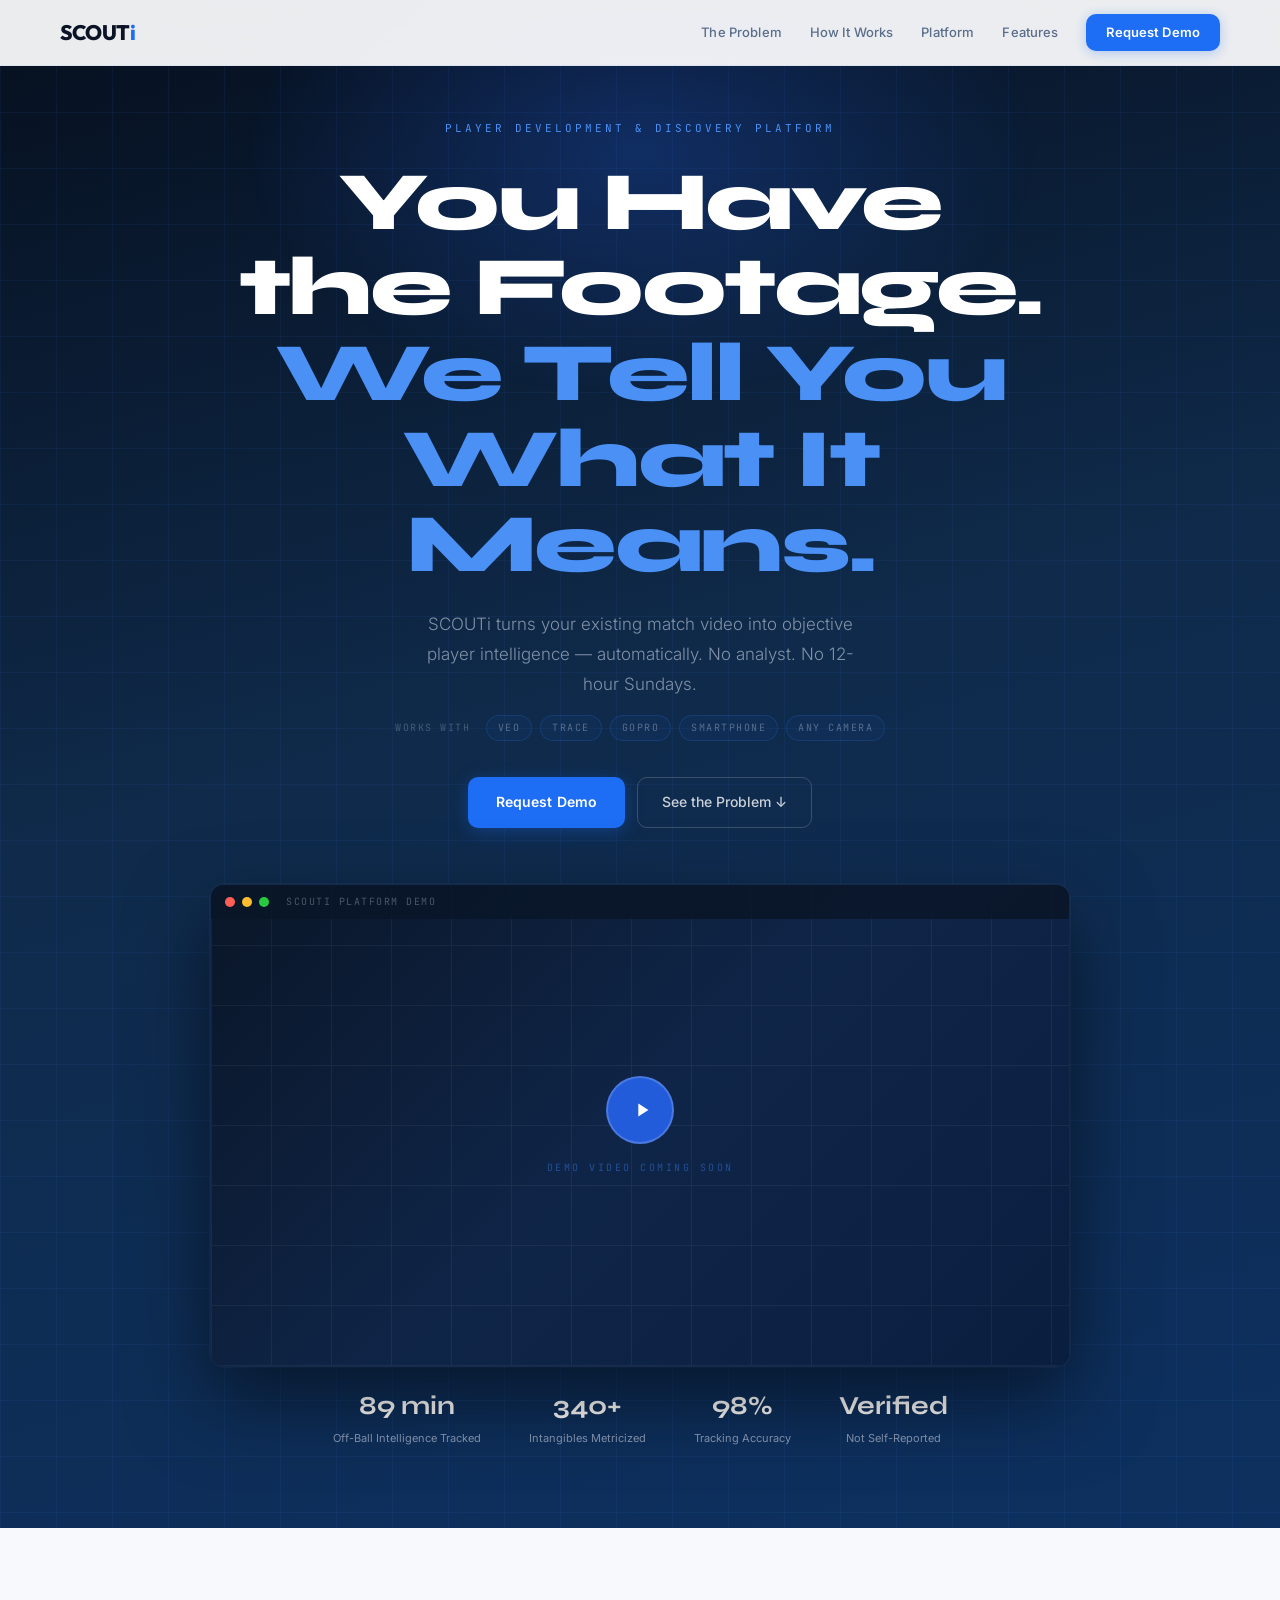
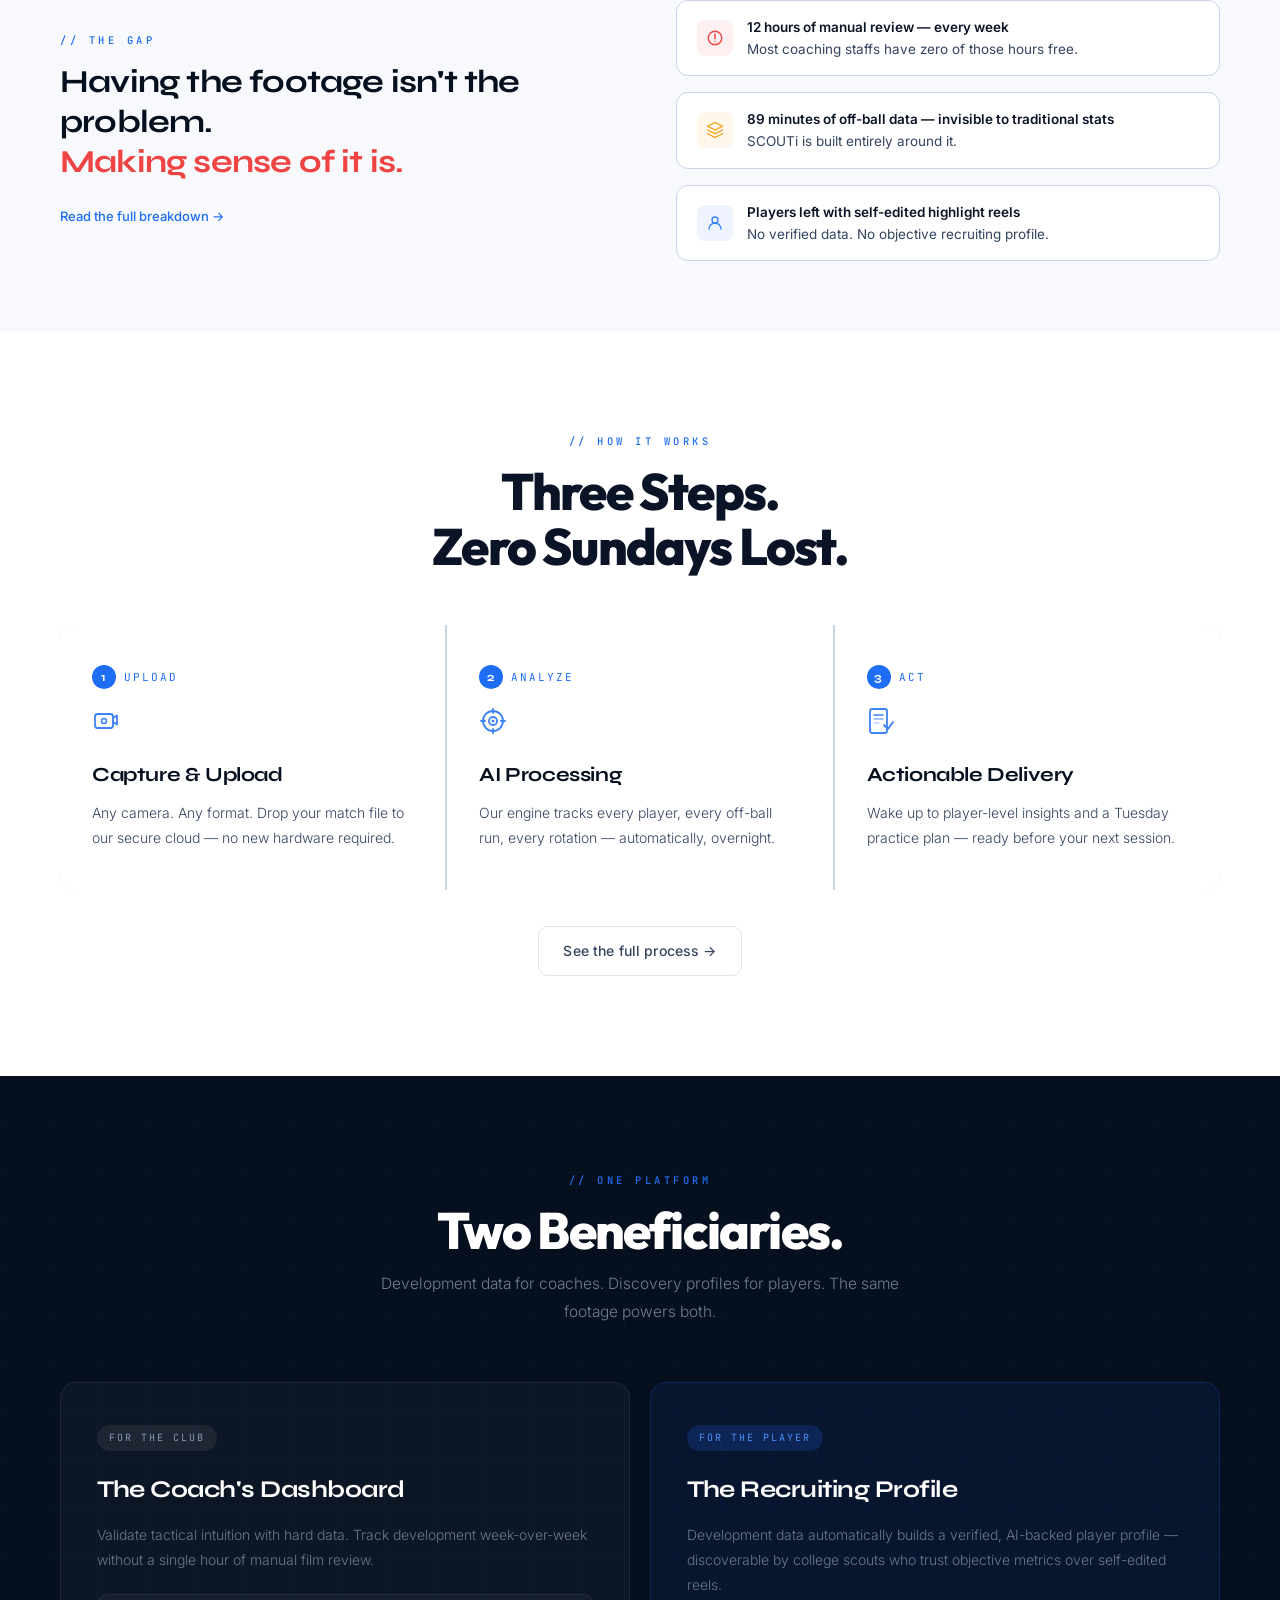
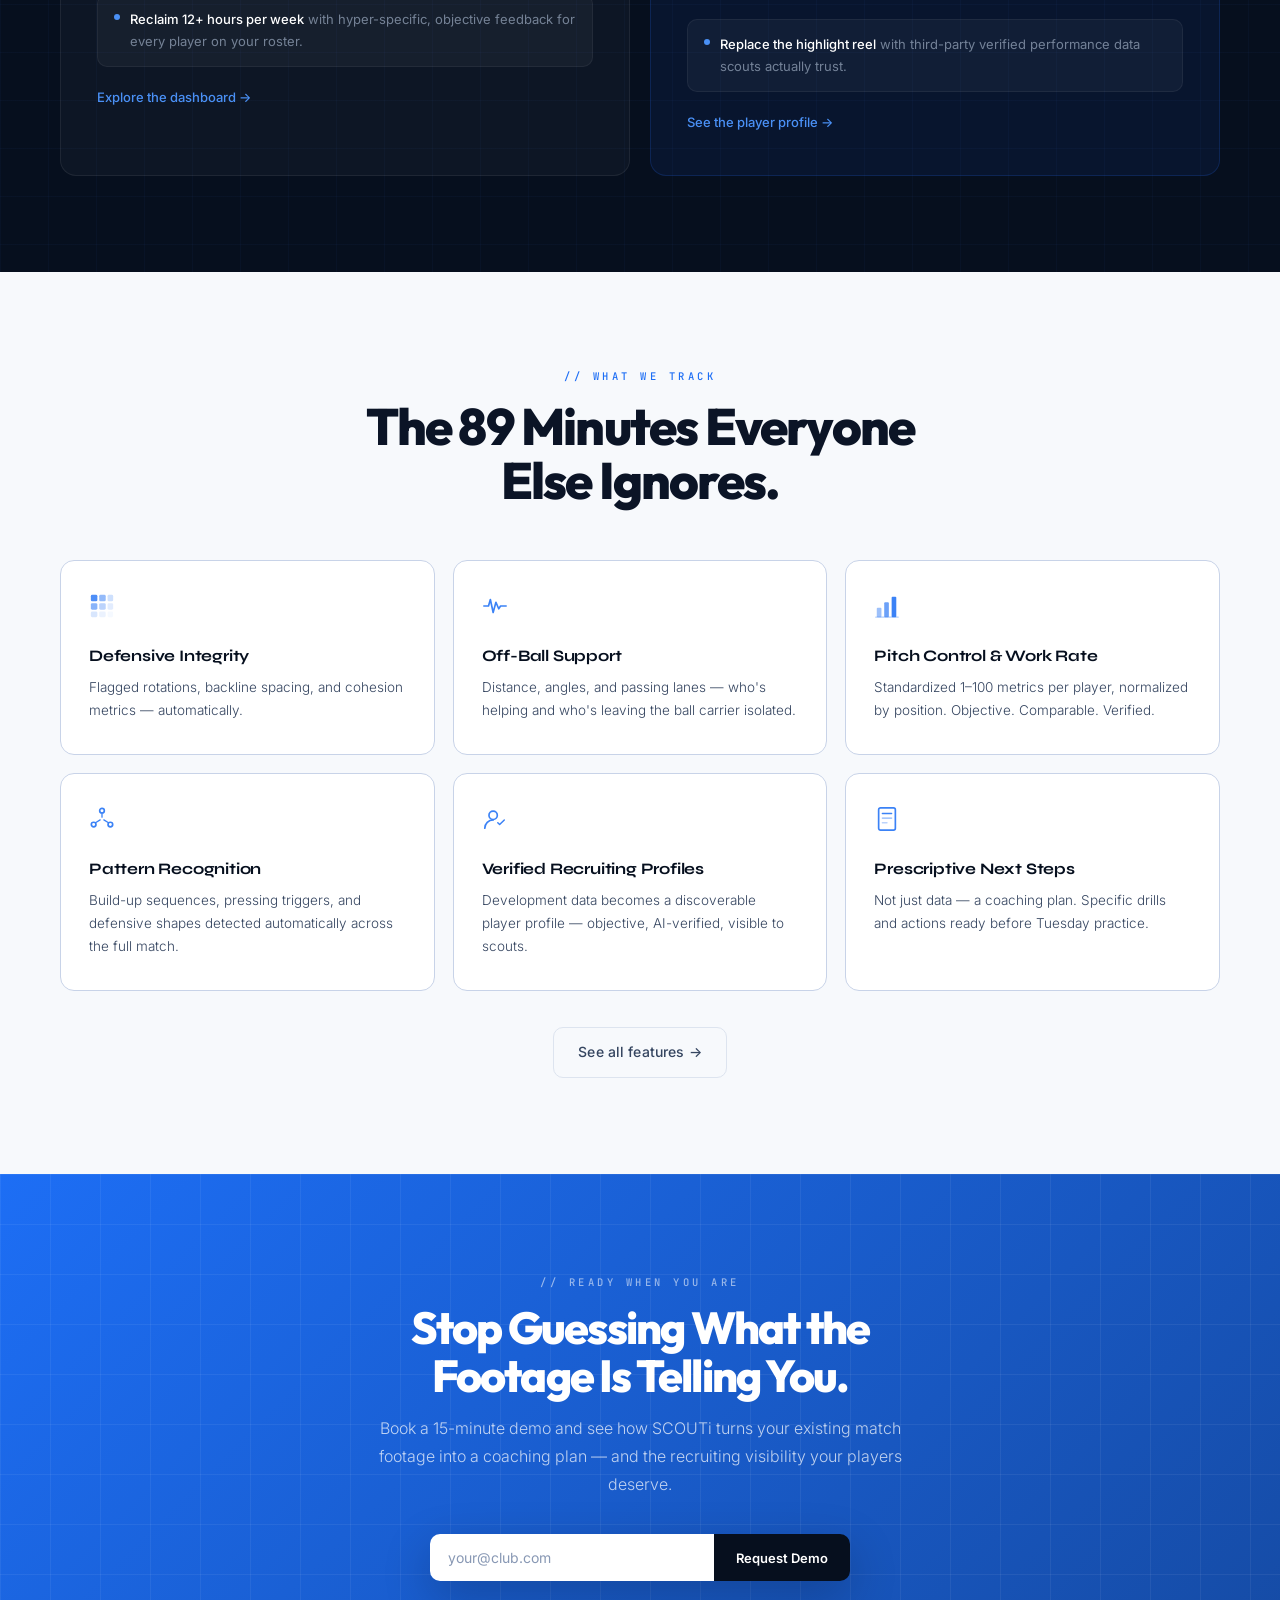
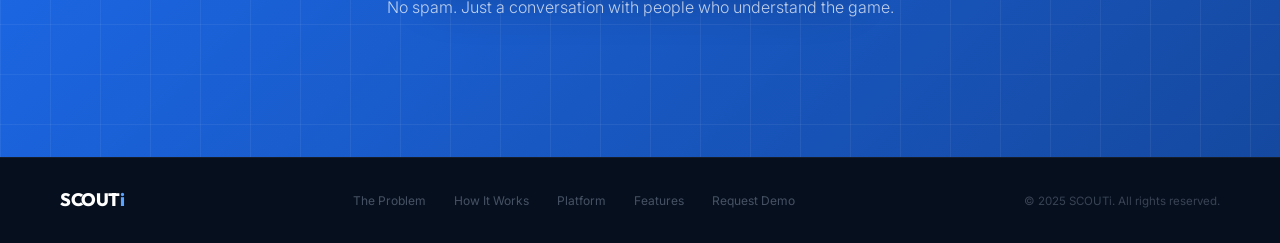
==== commit 09c16e3f: "Update index.html" ====
--- a/index.html
+++ b/index.html
@@ -132,7 +132,7 @@
 </head>
 <body>
 <nav id="mainNav">
-  <a href="index.html" class="logo">SCOUT<span class="logo-i">i</span><span class="logo-dot"></span></a>
+  <a href="index.html" class="logo">SCOUT<span class="logo-i">i</span></a>
   <div class="nav-links">
     <a href="problem.html">The Problem</a>
     <a href="how-it-works.html">How It Works</a>
--- a/scouti.css
+++ b/scouti.css
@@ -1,83 +1,470 @@
-/* ── SCOUTi SHARED STYLES ── */
+/* ═══════════════════════════════════════════════
+   SCOUTi Design System v2
+   Athletic × Data-Driven — Blue on White
+   ═══════════════════════════════════════════════ */
+
+@import url('https://fonts.googleapis.com/css2?family=Outfit:wght@300;400;500;600;700;800&family=Inter:wght@300;400;500;600&family=JetBrains+Mono:wght@400;500&display=swap');
+
+/* ── TOKENS ── */
 :root {
-  --blue-deep:   #0a1628;
-  --blue-mid:    #0f2548;
-  --blue:        #1a4fa3;
-  --blue-bright: #2563eb;
-  --blue-light:  #3b82f6;
-  --blue-pale:   #eff6ff;
-  --white:       #ffffff;
-  --off-white:   #f8fafc;
-  --grey-light:  #e2e8f0;
-  --grey:        #94a3b8;
-  --grey-dark:   #475569;
-  --text:        #0f172a;
-  --border:      rgba(37,99,235,0.12);
-  --border-mid:  rgba(37,99,235,0.22);
-}
+  /* Blues — primary palette */
+  --blue-deep:    #060f1e;        /* near-black navy — hero backgrounds */
+  --blue-night:   #0c1a30;        /* rich dark navy */
+  --blue-mid:     #0f2a4a;        /* mid navy — dark sections */
+  --blue:         #1549a0;        /* core brand blue */
+  --blue-bright:  #1d6ef5;        /* primary CTA — vivid, athletic */
+  --blue-light:   #4a90f5;        /* lighter accent */
+  --blue-electric:#5aa3ff;        /* highlight / glow accent */
+  --blue-pale:    #eef4ff;        /* tinted white for hover states */
+  --blue-tint:    #f0f6ff;        /* very light blue-white sections */
+
+  /* Neutrals — white base */
+  --white:        #ffffff;
+  --off-white:    #f7f9fc;        /* section alternates */
+  --surface:      #f0f4fa;        /* card backgrounds */
+  --grey-line:    #dde4ef;        /* borders and dividers */
+  --grey-light:   #c8d3e8;        /* subtle borders */
+  --grey:         #8898b4;        /* secondary text */
+  --grey-mid:     #5a6e8a;        /* body text support */
+  --grey-dark:    #354560;        /* primary body text */
+  --text:         #0b1426;        /* near-black — headlines */
+
+  /* Functional */
+  --border:       rgba(21,73,160,0.1);
+  --border-mid:   rgba(29,110,245,0.2);
+  --border-bright:rgba(29,110,245,0.35);
+  --glow:         rgba(29,110,245,0.12);
+  --glow-strong:  rgba(29,110,245,0.22);
+
+  /* Red — problem / warning states */
+  --red:          #e63946;
+  --red-dim:      rgba(230,57,70,0.08);
+
+  /* Typography scale */
+  --font-display: 'Outfit', sans-serif;
+  --font-body:    'Inter', sans-serif;
+  --font-mono:    'JetBrains Mono', monospace;
+
+  /* Spacing */
+  --section-pad:  100px 60px;
+  --section-max:  1180px;
+
+  /* Radius */
+  --radius-sm:    6px;
+  --radius:       10px;
+  --radius-lg:    16px;
+  --radius-xl:    22px;
+
+  /* Transitions */
+  --ease:         cubic-bezier(0.4, 0, 0.2, 1);
+  --ease-spring:  cubic-bezier(0.34, 1.56, 0.64, 1);
+}
+
+/* ── RESET ── */
 *, *::before, *::after { box-sizing: border-box; margin: 0; padding: 0; }
-html { scroll-behavior: smooth; }
-body { font-family: 'Inter', sans-serif; background: var(--white); color: var(--text); overflow-x: hidden; }
-
-/* NAV */
+html { scroll-behavior: smooth; -webkit-font-smoothing: antialiased; }
+body {
+  font-family: var(--font-body);
+  background: var(--white);
+  color: var(--text);
+  overflow-x: hidden;
+  line-height: 1.6;
+}
+
+/* ── NAV ── */
 nav {
   position: fixed; top: 0; left: 0; right: 0; z-index: 200;
   display: flex; align-items: center; justify-content: space-between;
-  padding: 0 56px; height: 68px;
-  background: rgba(255,255,255,0.9); backdrop-filter: blur(16px);
-  border-bottom: 1px solid var(--border); transition: box-shadow 0.3s;
-}
-nav.scrolled { box-shadow: 0 4px 24px rgba(10,22,40,0.08); }
-.logo { font-family: 'Syne', sans-serif; font-weight: 800; font-size: 22px; letter-spacing: -0.5px; color: var(--blue-deep); text-decoration: none; display: flex; align-items: center; gap: 2px; }
+  padding: 0 60px; height: 66px;
+  background: rgba(255,255,255,0.92);
+  backdrop-filter: blur(20px) saturate(180%);
+  -webkit-backdrop-filter: blur(20px) saturate(180%);
+  border-bottom: 1px solid var(--grey-line);
+  transition: box-shadow 0.3s var(--ease), border-color 0.3s;
+}
+nav.scrolled {
+  box-shadow: 0 2px 20px rgba(6,15,30,0.08), 0 1px 0 var(--grey-line);
+}
+
+/* Logo */
+.logo {
+  font-family: var(--font-display); font-weight: 800;
+  font-size: 21px; letter-spacing: -0.8px;
+  color: var(--text); text-decoration: none;
+  display: flex; align-items: center; gap: 1px;
+  transition: opacity 0.2s;
+}
+.logo:hover { opacity: 0.8; }
 .logo-i { color: var(--blue-bright); }
-.logo-dot { width: 6px; height: 6px; background: var(--blue-bright); border-radius: 50%; margin-left: 1px; margin-top: -8px; }
-.nav-links { display: flex; align-items: center; gap: 32px; }
-.nav-links a { font-size: 13.5px; font-weight: 500; color: var(--grey-dark); text-decoration: none; transition: color 0.2s; }
-.nav-links a:hover, .nav-links a.active { color: var(--blue-bright); }
-.nav-cta { background: var(--blue-bright); color: var(--white) !important; padding: 9px 22px; border-radius: 8px; font-weight: 600 !important; transition: background 0.2s, transform 0.15s !important; }
-.nav-cta:hover { background: var(--blue) !important; transform: translateY(-1px); }
-
-/* BUTTONS */
-.btn-primary { background: var(--blue-bright); color: var(--white); font-weight: 600; font-size: 14px; padding: 14px 32px; border-radius: 8px; text-decoration: none; display: inline-block; transition: background 0.2s, transform 0.15s, box-shadow 0.2s; box-shadow: 0 4px 20px rgba(37,99,235,0.35); }
-.btn-primary:hover { background: #1d4ed8; transform: translateY(-2px); box-shadow: 0 8px 28px rgba(37,99,235,0.45); }
-.btn-ghost { color: var(--grey-dark); font-size: 14px; font-weight: 500; padding: 14px 24px; border: 1px solid var(--grey-light); border-radius: 8px; text-decoration: none; display: inline-block; transition: border-color 0.2s, color 0.2s; }
-.btn-ghost:hover { border-color: var(--blue-bright); color: var(--blue-bright); }
-.btn-ghost-light { color: rgba(255,255,255,0.8); font-size: 14px; font-weight: 500; padding: 14px 24px; border: 1px solid rgba(255,255,255,0.2); border-radius: 8px; text-decoration: none; display: inline-block; transition: border-color 0.2s, color 0.2s, background 0.2s; }
-.btn-ghost-light:hover { border-color: rgba(255,255,255,0.5); color: white; background: rgba(255,255,255,0.06); }
-
-/* EYEBROW */
-.eyebrow { font-family: 'JetBrains Mono', monospace; font-size: 11px; letter-spacing: 3px; text-transform: uppercase; color: var(--blue-bright); margin-bottom: 14px; display: block; }
-
-/* HEADINGS */
-h1, h2, h3 { font-family: 'Syne', sans-serif; font-weight: 800; letter-spacing: -1.5px; }
-h2 { font-size: clamp(34px, 4vw, 54px); line-height: 1.06; color: var(--blue-deep); }
-
-/* SECTIONS */
-.section { padding: 96px 56px; }
-.section-inner { max-width: 1160px; margin: 0 auto; }
-.section-sub { font-size: 16px; color: var(--grey-dark); line-height: 1.8; font-weight: 300; max-width: 520px; margin-top: 14px; }
-
-/* FOOTER */
-footer { padding: 28px 56px; background: var(--blue-deep); display: flex; justify-content: space-between; align-items: center; border-top: 1px solid rgba(255,255,255,0.06); flex-wrap: wrap; gap: 12px; }
-.footer-logo { font-family: 'Syne', sans-serif; font-weight: 800; font-size: 18px; color: white; }
-.footer-logo span { color: var(--blue-light); }
-footer p { font-size: 12px; color: rgba(148,163,184,0.5); }
-.footer-links { display: flex; gap: 24px; }
-.footer-links a { font-size: 12px; color: rgba(148,163,184,0.5); text-decoration: none; transition: color 0.2s; }
-.footer-links a:hover { color: var(--grey); }
-
-/* REVEAL */
-.reveal { opacity: 0; transform: translateY(24px); transition: opacity 0.7s ease, transform 0.7s ease; }
+.logo-dot {
+  width: 5px; height: 5px;
+  background: var(--blue-bright);
+  border-radius: 50%;
+  margin-left: 2px; margin-top: -10px;
+  flex-shrink: 0;
+}
+
+/* Nav links */
+.nav-links { display: flex; align-items: center; gap: 28px; }
+.nav-links a {
+  font-size: 13px; font-weight: 500;
+  color: var(--grey-mid);
+  text-decoration: none; letter-spacing: 0.01em;
+  transition: color 0.18s;
+  position: relative;
+}
+.nav-links a::after {
+  content: '';
+  position: absolute; bottom: -4px; left: 0; right: 0; height: 1.5px;
+  background: var(--blue-bright);
+  transform: scaleX(0); transform-origin: left;
+  transition: transform 0.2s var(--ease);
+}
+.nav-links a:hover { color: var(--blue-bright); }
+.nav-links a:hover::after, .nav-links a.active::after { transform: scaleX(1); }
+.nav-links a.active { color: var(--blue-bright); }
+
+/* Nav CTA */
+.nav-cta {
+  background: var(--blue-bright) !important;
+  color: var(--white) !important;
+  padding: 8px 20px !important;
+  border-radius: var(--radius) !important;
+  font-weight: 600 !important;
+  font-size: 13px !important;
+  letter-spacing: 0.01em;
+  transition: background 0.18s, transform 0.15s, box-shadow 0.18s !important;
+  box-shadow: 0 2px 12px rgba(29,110,245,0.3);
+}
+.nav-cta::after { display: none !important; }
+.nav-cta:hover {
+  background: var(--blue) !important;
+  transform: translateY(-1px) !important;
+  box-shadow: 0 6px 20px rgba(29,110,245,0.4) !important;
+}
+
+/* ── BUTTONS ── */
+.btn-primary {
+  display: inline-flex; align-items: center; gap: 8px;
+  background: var(--blue-bright); color: var(--white);
+  font-family: var(--font-body); font-weight: 600; font-size: 14px;
+  padding: 13px 28px; border-radius: var(--radius);
+  text-decoration: none; letter-spacing: 0.01em;
+  transition: background 0.18s, transform 0.15s var(--ease-spring), box-shadow 0.18s;
+  box-shadow: 0 4px 18px rgba(29,110,245,0.32);
+}
+.btn-primary:hover {
+  background: #1658d4;
+  transform: translateY(-2px);
+  box-shadow: 0 8px 28px rgba(29,110,245,0.42);
+}
+.btn-primary:active { transform: translateY(0); }
+
+.btn-ghost {
+  display: inline-flex; align-items: center; gap: 8px;
+  color: var(--grey-dark); font-family: var(--font-body);
+  font-weight: 500; font-size: 14px;
+  padding: 13px 24px; border-radius: var(--radius);
+  border: 1.5px solid var(--grey-line);
+  text-decoration: none; letter-spacing: 0.01em;
+  transition: border-color 0.18s, color 0.18s, background 0.18s;
+}
+.btn-ghost:hover {
+  border-color: var(--blue-bright);
+  color: var(--blue-bright);
+  background: var(--blue-pale);
+}
+
+.btn-ghost-light {
+  display: inline-flex; align-items: center; gap: 8px;
+  color: rgba(255,255,255,0.78); font-family: var(--font-body);
+  font-weight: 500; font-size: 14px;
+  padding: 13px 24px; border-radius: var(--radius);
+  border: 1.5px solid rgba(255,255,255,0.18);
+  text-decoration: none;
+  transition: border-color 0.18s, color 0.18s, background 0.18s;
+}
+.btn-ghost-light:hover {
+  border-color: rgba(255,255,255,0.48);
+  color: white;
+  background: rgba(255,255,255,0.07);
+}
+
+/* ── EYEBROW ── */
+.eyebrow {
+  font-family: var(--font-mono);
+  font-size: 10.5px; letter-spacing: 3.5px; text-transform: uppercase;
+  color: var(--blue-bright); margin-bottom: 14px; display: block;
+  font-weight: 500;
+}
+
+/* ── TYPOGRAPHY ── */
+h1, h2, h3, h4 {
+  font-family: var(--font-display);
+  font-weight: 800;
+  line-height: 1.05;
+  letter-spacing: -1.8px;
+  color: var(--text);
+}
+h2 {
+  font-size: clamp(32px, 4vw, 52px);
+  line-height: 1.07;
+}
+h3 {
+  font-size: clamp(20px, 2vw, 26px);
+  letter-spacing: -0.8px;
+}
+
+/* ── SECTIONS ── */
+.section { padding: var(--section-pad); }
+.section-inner { max-width: var(--section-max); margin: 0 auto; }
+
+.section-sub {
+  font-size: 15.5px; color: var(--grey-mid);
+  line-height: 1.82; font-weight: 300;
+  max-width: 520px; margin-top: 14px;
+}
+
+/* ── DIVIDER LINE ── */
+.divider {
+  height: 1px; background: var(--grey-line);
+  max-width: var(--section-max); margin: 0 auto;
+}
+
+/* ── CARDS — base ── */
+.card {
+  background: var(--white);
+  border: 1.5px solid var(--grey-line);
+  border-radius: var(--radius-lg);
+  transition: box-shadow 0.25s var(--ease), border-color 0.25s, transform 0.25s var(--ease);
+}
+.card:hover {
+  box-shadow: 0 12px 40px rgba(6,15,30,0.09), 0 2px 8px rgba(29,110,245,0.06);
+  border-color: var(--border-mid);
+  transform: translateY(-3px);
+}
+
+/* Card accent bar on hover */
+.card-accent {
+  position: relative; overflow: hidden;
+}
+.card-accent::before {
+  content: '';
+  position: absolute; top: 0; left: 0; right: 0; height: 2.5px;
+  background: linear-gradient(90deg, var(--blue-light), var(--blue-bright));
+  transform: scaleX(0); transform-origin: left;
+  transition: transform 0.28s var(--ease);
+}
+.card-accent:hover::before { transform: scaleX(1); }
+
+/* ── DATA CHIP — mono label ── */
+.data-chip {
+  display: inline-flex; align-items: center; gap: 5px;
+  font-family: var(--font-mono); font-size: 9.5px;
+  letter-spacing: 2px; text-transform: uppercase; font-weight: 500;
+  padding: 4px 10px; border-radius: 20px;
+}
+.data-chip-blue {
+  background: rgba(29,110,245,0.08);
+  color: var(--blue);
+  border: 1px solid rgba(29,110,245,0.18);
+}
+.data-chip-light {
+  background: rgba(74,144,245,0.12);
+  color: var(--blue-light);
+  border: 1px solid rgba(74,144,245,0.22);
+}
+.data-chip-white {
+  background: rgba(255,255,255,0.08);
+  color: rgba(255,255,255,0.6);
+  border: 1px solid rgba(255,255,255,0.14);
+}
+
+/* Live pulse dot */
+.pulse-dot {
+  width: 6px; height: 6px; border-radius: 50%;
+  background: var(--blue-light);
+  animation: pulse 1.6s ease-in-out infinite;
+  flex-shrink: 0;
+}
+@keyframes pulse { 0%,100%{opacity:1} 50%{opacity:0.25} }
+
+/* ── STAT DISPLAY ── */
+.stat-val {
+  font-family: var(--font-display); font-weight: 800;
+  line-height: 1; letter-spacing: -1.5px;
+}
+.stat-lbl {
+  font-family: var(--font-mono); font-size: 10px;
+  letter-spacing: 2px; text-transform: uppercase;
+  color: var(--grey); margin-top: 4px;
+}
+
+/* ── METRIC BOX ── */
+.metric-box {
+  background: var(--white);
+  border: 1.5px solid var(--grey-line);
+  border-radius: var(--radius);
+  padding: 12px 10px;
+  text-align: center;
+  position: relative; overflow: hidden;
+  transition: border-color 0.2s, box-shadow 0.2s, transform 0.2s var(--ease-spring);
+}
+.metric-box:hover {
+  border-color: var(--blue-light);
+  box-shadow: 0 4px 18px rgba(29,110,245,0.1);
+  transform: translateY(-2px);
+}
+.metric-box::after {
+  content: '';
+  position: absolute; top: 0; left: 0; right: 0; height: 2px;
+  background: linear-gradient(90deg, var(--blue-light), var(--blue-bright));
+  transform: scaleX(0); transform-origin: left;
+  transition: transform 0.22s var(--ease);
+}
+.metric-box:hover::after { transform: scaleX(1); }
+
+.mb-val {
+  font-family: var(--font-display); font-weight: 800;
+  font-size: 24px; line-height: 1;
+  color: var(--blue-bright);
+}
+.mb-lbl {
+  font-family: var(--font-mono); font-size: 8.5px;
+  color: var(--grey); text-transform: uppercase;
+  letter-spacing: 1px; margin-top: 5px; line-height: 1.3;
+}
+
+/* Tier colors */
+.tier-high .mb-val { color: var(--blue-bright); }
+.tier-mid  .mb-val { color: #0891b2; }
+.tier-low  .mb-val { color: var(--grey); }
+
+/* ── PROGRESS BAR ── */
+.progress-track {
+  height: 5px; background: var(--grey-line);
+  border-radius: 99px; overflow: hidden;
+}
+.progress-fill {
+  height: 100%; border-radius: 99px;
+  background: linear-gradient(90deg, var(--blue-light), var(--blue-bright));
+  transition: width 1.2s var(--ease);
+}
+
+/* ── SECTION DIVIDER WITH LABEL ── */
+.section-rule {
+  display: flex; align-items: center; gap: 16px;
+  margin-bottom: 48px;
+}
+.section-rule-line { flex: 1; height: 1px; background: var(--grey-line); }
+.section-rule-label {
+  font-family: var(--font-mono); font-size: 10px;
+  letter-spacing: 3px; text-transform: uppercase;
+  color: var(--grey); white-space: nowrap;
+}
+
+/* ── QUOTE / CALLOUT BLOCK ── */
+.callout {
+  padding: 20px 24px;
+  border-left: 3px solid var(--blue-bright);
+  background: var(--blue-tint);
+  border-radius: 0 var(--radius) var(--radius) 0;
+  font-family: var(--font-mono); font-size: 12px;
+  color: var(--grey-mid); line-height: 1.65; letter-spacing: 0.3px;
+}
+.callout.dark {
+  background: rgba(29,110,245,0.08);
+  border-color: var(--blue-bright);
+  color: rgba(148,163,184,0.75);
+}
+
+/* ── NUMBER ACCENT ── */
+.bg-number {
+  position: absolute; bottom: 8px; right: 16px;
+  font-family: var(--font-display); font-weight: 800;
+  font-size: 96px; line-height: 1;
+  color: rgba(29,110,245,0.04);
+  pointer-events: none; user-select: none;
+}
+
+/* ── DARK SECTION BASE ── */
+.section-dark {
+  background: var(--blue-deep);
+  position: relative; overflow: hidden;
+}
+.section-dark::before {
+  content: '';
+  position: absolute; inset: 0;
+  background-image:
+    linear-gradient(rgba(29,110,245,0.045) 1px, transparent 1px),
+    linear-gradient(90deg, rgba(29,110,245,0.045) 1px, transparent 1px);
+  background-size: 48px 48px;
+  pointer-events: none;
+}
+
+/* ── LIGHT TINT SECTION ── */
+.section-tint { background: var(--blue-tint); }
+.section-surface { background: var(--off-white); }
+
+/* ── FOOTER ── */
+footer {
+  padding: 28px 60px;
+  background: var(--blue-deep);
+  display: flex; justify-content: space-between; align-items: center;
+  border-top: 1px solid rgba(255,255,255,0.06);
+  flex-wrap: wrap; gap: 16px;
+}
+.footer-logo {
+  font-family: var(--font-display); font-weight: 800;
+  font-size: 18px; color: var(--white); letter-spacing: -0.5px;
+}
+.footer-logo span { color: var(--blue-electric); }
+.footer-links { display: flex; gap: 28px; }
+.footer-links a {
+  font-size: 12px; color: rgba(148,163,184,0.45);
+  text-decoration: none;
+  transition: color 0.18s;
+}
+.footer-links a:hover { color: rgba(148,163,184,0.75); }
+footer > p { font-size: 11.5px; color: rgba(148,163,184,0.35); }
+
+/* ── SCROLL REVEAL ── */
+.reveal {
+  opacity: 0; transform: translateY(22px);
+  transition: opacity 0.7s var(--ease), transform 0.7s var(--ease);
+}
 .reveal.visible { opacity: 1; transform: translateY(0); }
-.reveal-d1 { transition-delay: 0.1s; }
-.reveal-d2 { transition-delay: 0.2s; }
-.reveal-d3 { transition-delay: 0.3s; }
-
-/* MOBILE */
+.reveal-d1 { transition-delay: 0.08s; }
+.reveal-d2 { transition-delay: 0.16s; }
+.reveal-d3 { transition-delay: 0.24s; }
+
+/* ── UTILITY ── */
+.text-center { text-align: center; }
+.text-blue   { color: var(--blue-bright); }
+.text-muted  { color: var(--grey); }
+.text-white  { color: var(--white); }
+.mt-8  { margin-top: 8px; }
+.mt-12 { margin-top: 12px; }
+.mt-16 { margin-top: 16px; }
+.mt-24 { margin-top: 24px; }
+.mt-32 { margin-top: 32px; }
+.mt-40 { margin-top: 40px; }
+.mt-48 { margin-top: 48px; }
+.max-480 { max-width: 480px; }
+.max-560 { max-width: 560px; }
+.max-640 { max-width: 640px; }
+.mx-auto { margin-left: auto; margin-right: auto; }
+
+/* ── MOBILE ── */
 @media (max-width: 900px) {
+  :root { --section-pad: 64px 24px; }
   nav { padding: 0 20px; }
   .nav-links a:not(.nav-cta) { display: none; }
-  .section { padding: 64px 24px; }
   footer { flex-direction: column; text-align: center; padding: 24px; }
-  .footer-links { justify-content: center; }
-}
+  .footer-links { justify-content: center; flex-wrap: wrap; gap: 16px; }
+}
+
+@media (max-width: 480px) {
+  :root { --section-pad: 52px 18px; }
+  .btn-primary, .btn-ghost, .btn-ghost-light { padding: 12px 20px; font-size: 13px; }
+}
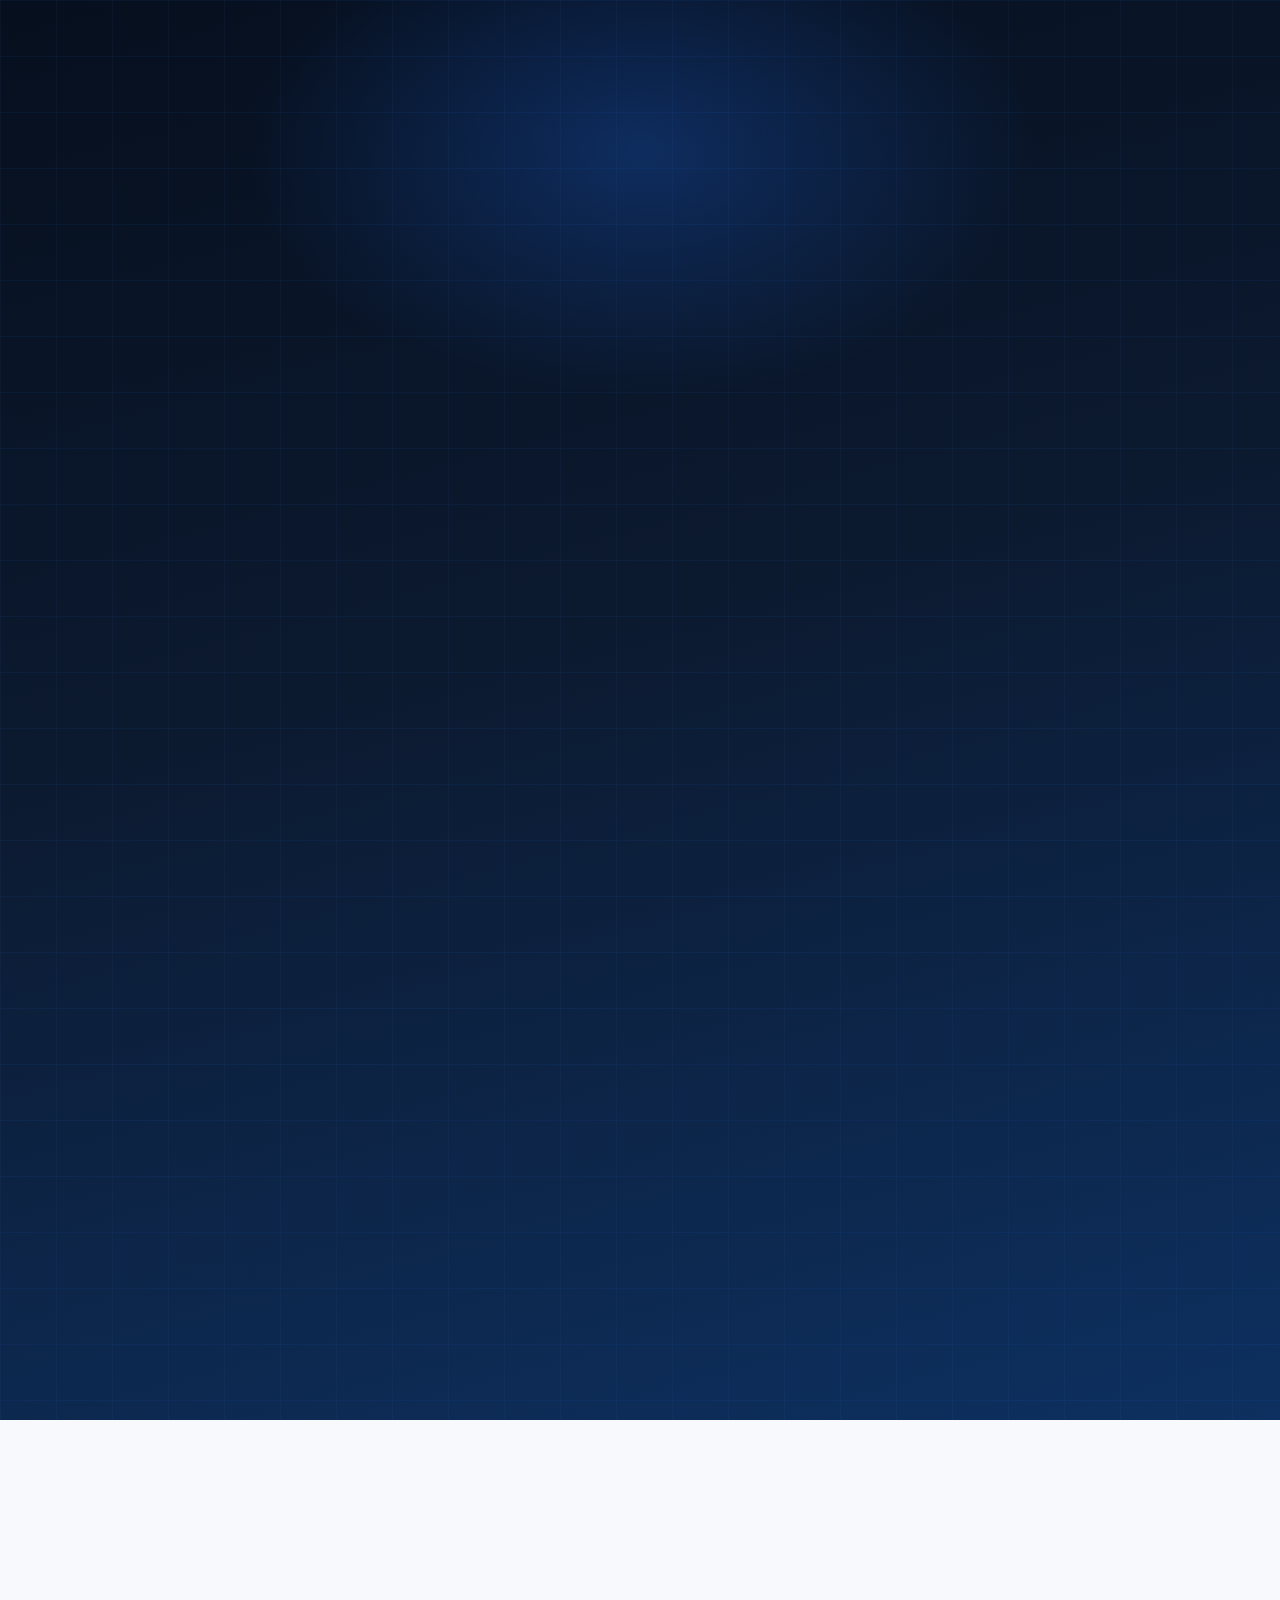
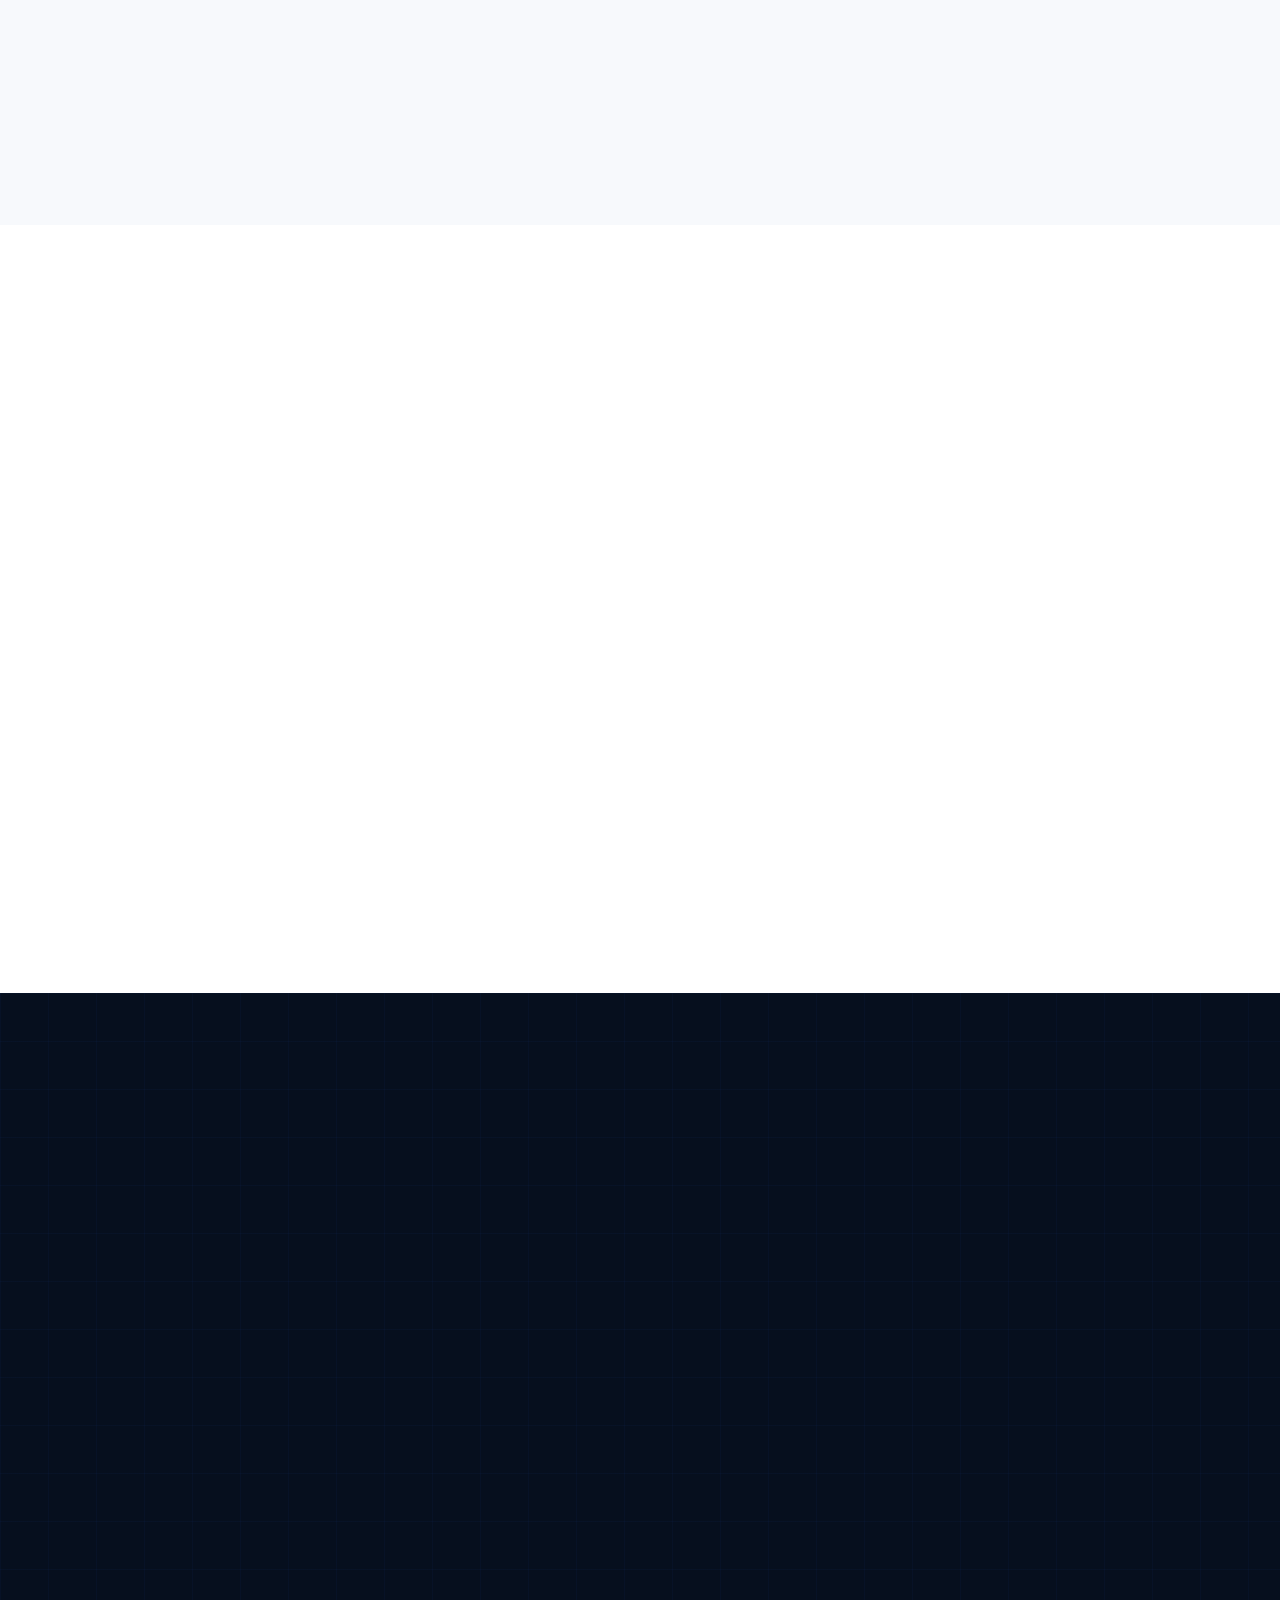
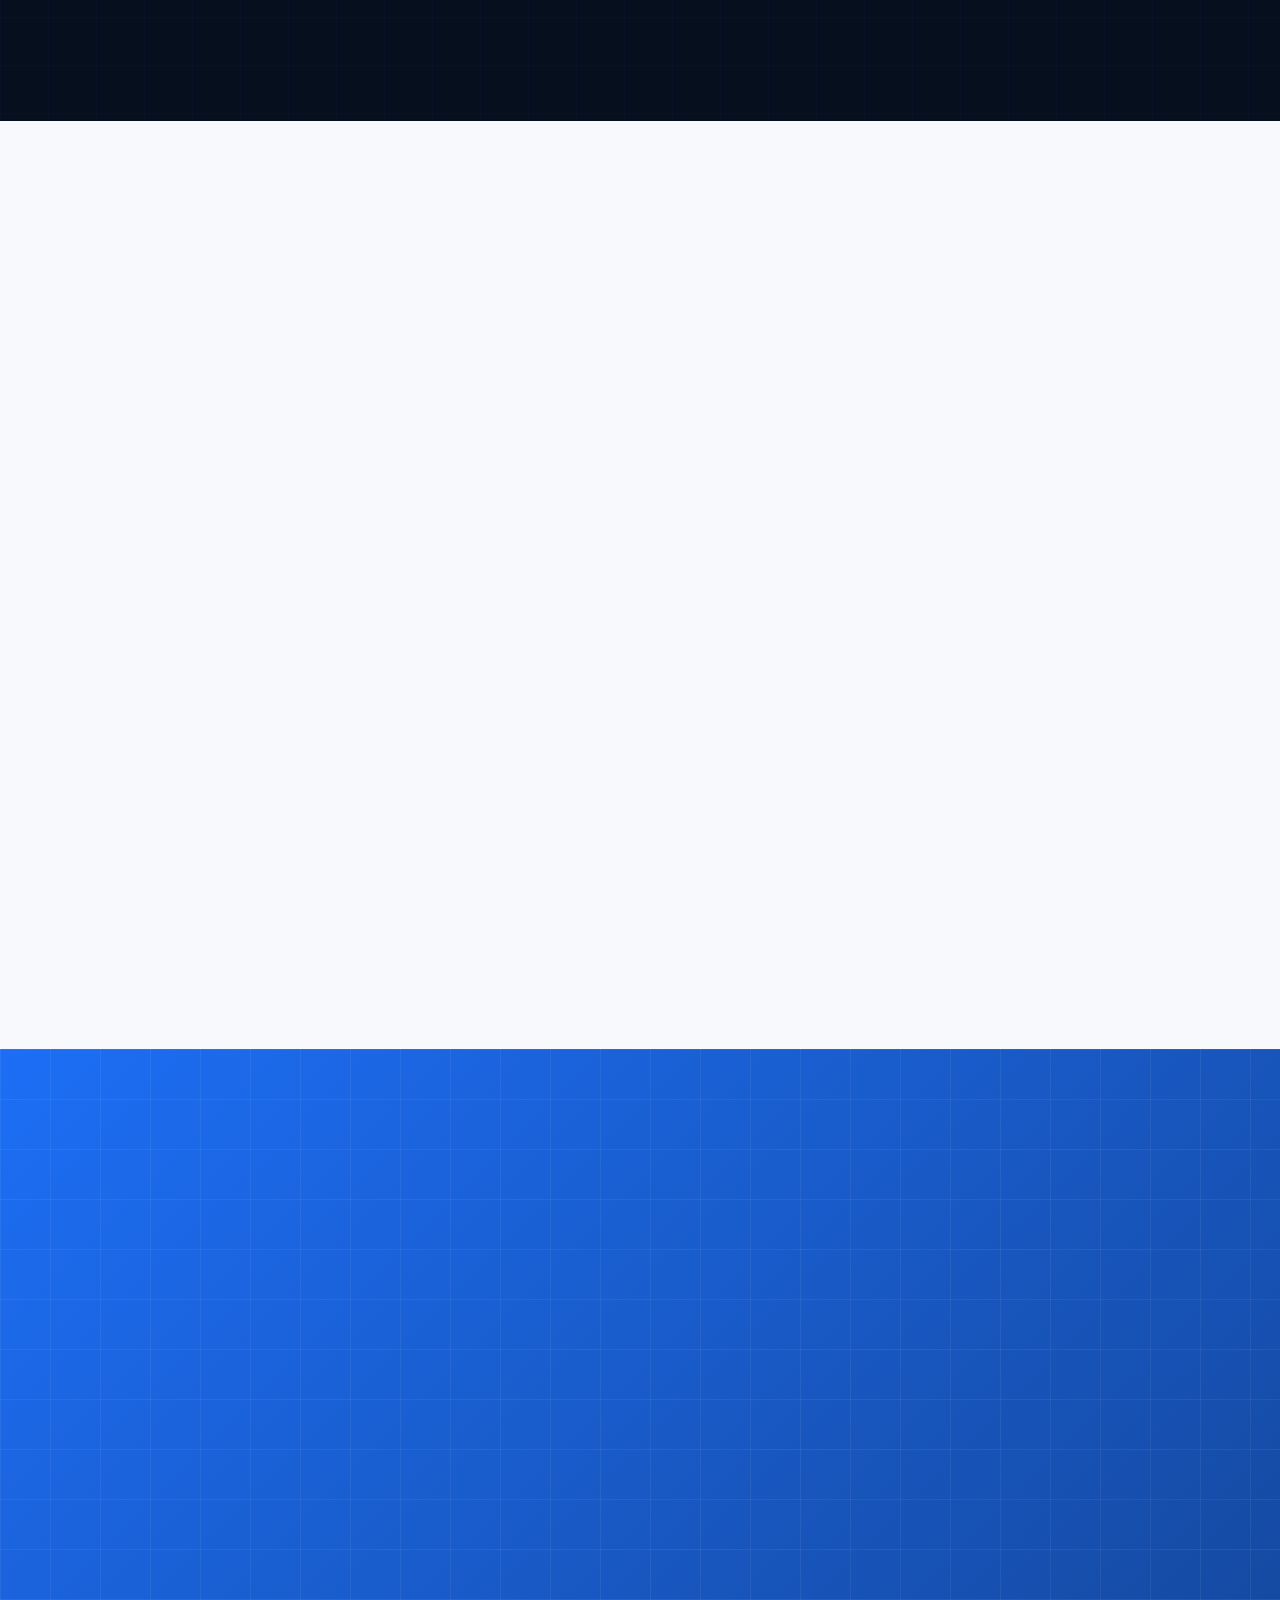
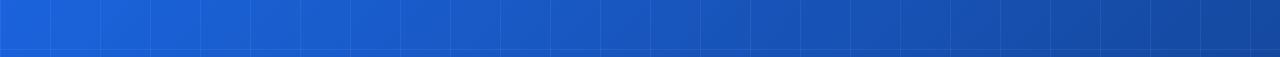
==== commit fe317934: "Update index.html" ====
--- a/index.html
+++ b/index.html
@@ -4,151 +4,185 @@
 <meta charset="UTF-8">
 <meta name="viewport" content="width=device-width, initial-scale=1.0">
 <title>SCOUTi — You Have the Footage. We Tell You What It Means.</title>
-<link href="https://fonts.googleapis.com/css2?family=Syne:wght@400;600;700;800&family=Inter:wght@300;400;500&family=JetBrains+Mono:wght@400;500&display=swap" rel="stylesheet">
 <link rel="stylesheet" href="scouti.css">
 <style>
-/* HERO */
+/* ── INDEX PAGE LAYOUT ONLY ── */
 #hero {
   min-height: 100vh; display: flex; flex-direction: column;
   align-items: center; justify-content: center;
   text-align: center; padding: 120px 48px 80px;
-  background: linear-gradient(165deg, var(--blue-deep) 0%, var(--blue-mid) 45%, #0d3060 100%);
+  background: linear-gradient(165deg, var(--blue-deep) 0%, var(--blue-night) 45%, #0d3060 100%);
   position: relative; overflow: hidden;
 }
-#hero::before { content:''; position:absolute; inset:0; background-image:linear-gradient(rgba(59,130,246,0.07) 1px,transparent 1px),linear-gradient(90deg,rgba(59,130,246,0.07) 1px,transparent 1px); background-size:56px 56px; }
-#hero::after { content:''; position:absolute; top:-100px; left:50%; transform:translateX(-50%); width:800px; height:500px; background:radial-gradient(ellipse,rgba(37,99,235,0.28) 0%,transparent 70%); pointer-events:none; }
-.hero-eyebrow { font-family:'JetBrains Mono',monospace; font-size:11px; letter-spacing:3px; text-transform:uppercase; color:var(--blue-light); margin-bottom:22px; position:relative; z-index:1; opacity:0; animation:fadeUp 0.6s 0.2s ease forwards; }
-#hero h1 { font-family:'Syne',sans-serif; font-weight:800; font-size:clamp(44px,6.5vw,86px); line-height:1.03; letter-spacing:-2.5px; color:var(--white); max-width:820px; margin:0 auto; position:relative; z-index:1; opacity:0; animation:fadeUp 0.7s 0.35s ease forwards; }
-#hero h1 .accent { color:var(--blue-light); }
-.hero-sub { margin-top:22px; font-size:17px; line-height:1.75; color:rgba(148,163,184,0.85); max-width:460px; font-weight:300; position:relative; z-index:1; opacity:0; animation:fadeUp 0.7s 0.5s ease forwards; }
-.hw-badges { margin-top:16px; display:flex; gap:8px; justify-content:center; flex-wrap:wrap; position:relative; z-index:1; opacity:0; animation:fadeUp 0.6s 0.6s ease forwards; }
-.hw-label { font-family:'JetBrains Mono',monospace; font-size:10px; letter-spacing:1.5px; text-transform:uppercase; color:rgba(148,163,184,0.4); display:flex; align-items:center; }
-.hw-badge { font-family:'JetBrains Mono',monospace; font-size:10px; letter-spacing:1.5px; text-transform:uppercase; color:rgba(148,163,184,0.55); border:1px solid rgba(59,130,246,0.18); padding:4px 11px; border-radius:20px; background:rgba(37,99,235,0.06); }
-.hero-btns { margin-top:36px; display:flex; gap:12px; justify-content:center; position:relative; z-index:1; opacity:0; animation:fadeUp 0.6s 0.7s ease forwards; }
-/* VIDEO */
-.video-wrap { position:relative; z-index:2; margin-top:56px; width:100%; max-width:860px; opacity:0; animation:fadeUp 0.8s 0.85s ease forwards; }
-.video-frame { border-radius:14px; border:1px solid rgba(59,130,246,0.22); overflow:hidden; box-shadow:0 32px 80px rgba(0,0,0,0.5),0 0 0 1px rgba(255,255,255,0.04); aspect-ratio:16/9; position:relative; background:var(--blue-deep); }
-.video-chrome { position:absolute; top:0; left:0; right:0; height:34px; background:rgba(10,22,40,0.88); display:flex; align-items:center; padding:0 14px; gap:7px; z-index:2; }
-.chrome-dot { width:10px; height:10px; border-radius:50%; }
-.chrome-title { margin-left:10px; font-family:'JetBrains Mono',monospace; font-size:10px; color:rgba(148,163,184,0.45); letter-spacing:1.5px; text-transform:uppercase; }
-.video-placeholder { position:absolute; inset:0; background:linear-gradient(135deg,#0a1628,#0f2548,#0a1e40); display:flex; flex-direction:column; align-items:center; justify-content:center; gap:16px; }
-.vp-grid { position:absolute; inset:0; opacity:0.05; background-image:linear-gradient(rgba(255,255,255,1) 1px,transparent 1px),linear-gradient(90deg,rgba(255,255,255,1) 1px,transparent 1px); background-size:60px 60px; }
-.play-btn { width:68px; height:68px; border-radius:50%; background:rgba(37,99,235,0.9); border:2px solid rgba(255,255,255,0.18); display:flex; align-items:center; justify-content:center; cursor:pointer; position:relative; z-index:1; transition:background 0.2s,transform 0.2s; animation:pulse-ring 2.5s ease-out infinite; }
-.play-btn:hover { background:var(--blue-bright); transform:scale(1.08); }
-.play-btn svg { margin-left:4px; }
-.vp-label { font-family:'JetBrains Mono',monospace; font-size:10px; letter-spacing:2.5px; text-transform:uppercase; color:rgba(59,130,246,0.45); position:relative; z-index:1; }
-#demoVideo { width:100%; height:100%; object-fit:cover; position:absolute; inset:0; display:none; }
-@keyframes pulse-ring { 0%{box-shadow:0 0 0 0 rgba(37,99,235,0.45)} 70%{box-shadow:0 0 0 20px rgba(37,99,235,0)} 100%{box-shadow:0 0 0 0 rgba(37,99,235,0)} }
-.stats-strip { margin-top:18px; display:flex; justify-content:center; gap:48px; opacity:0; animation:fadeUp 0.6s 1.05s ease forwards; }
-.ss { text-align:center; }
-.ss-val { font-family:'Syne',sans-serif; font-weight:700; font-size:26px; color:var(--white); }
-.ss-lbl { font-size:11px; color:var(--grey); margin-top:3px; }
-@keyframes fadeUp { from{opacity:0;transform:translateY(20px)} to{opacity:1;transform:translateY(0)} }
-
-/* PROBLEM STRIP */
-#problem-strip { background:var(--off-white); padding:72px 56px; }
-.ps-inner { max-width:1160px; margin:0 auto; display:grid; grid-template-columns:1fr 1fr; gap:72px; align-items:center; }
-.ps-quote { font-family:'Syne',sans-serif; font-weight:700; font-size:clamp(22px,2.5vw,32px); line-height:1.25; color:var(--blue-deep); letter-spacing:-0.8px; }
-.ps-quote .red { color:#ef4444; }
-.ps-right { display:flex; flex-direction:column; gap:16px; }
-.ps-pill { display:flex; align-items:center; gap:14px; padding:16px 20px; background:var(--white); border:1px solid var(--grey-light); border-radius:12px; transition:border-color 0.2s; }
-.ps-pill:hover { border-color:var(--border-mid); }
-.ps-pill-icon { width:36px; height:36px; border-radius:8px; display:flex; align-items:center; justify-content:center; flex-shrink:0; }
-.ps-pill-text { font-size:13.5px; color:var(--grey-dark); line-height:1.5; }
-.ps-pill-text strong { color:var(--text); font-weight:600; display:block; margin-bottom:2px; }
-.ps-more { font-size:13px; color:var(--blue-bright); font-weight:500; text-decoration:none; display:inline-flex; align-items:center; gap:6px; margin-top:8px; transition:gap 0.2s; }
-.ps-more:hover { gap:10px; }
-
-/* HOW */
-#how { background:var(--white); }
-.how-steps { display:grid; grid-template-columns:repeat(3,1fr); gap:2px; margin-top:52px; background:var(--grey-light); border-radius:16px; overflow:hidden; }
-.how-step { background:var(--white); padding:40px 32px; transition:background 0.2s; }
-.how-step:hover { background:var(--off-white); }
-.step-num { font-family:'JetBrains Mono',monospace; font-size:11px; letter-spacing:2px; color:var(--blue-bright); text-transform:uppercase; margin-bottom:18px; display:flex; align-items:center; gap:8px; }
-.step-num-circle { width:24px; height:24px; border-radius:50%; background:var(--blue-bright); color:white; font-family:'Syne',sans-serif; font-weight:700; font-size:12px; display:flex; align-items:center; justify-content:center; flex-shrink:0; }
-.step-icon { margin-bottom:16px; }
-.step-title { font-family:'Syne',sans-serif; font-weight:700; font-size:20px; color:var(--blue-deep); letter-spacing:-0.4px; margin-bottom:10px; }
-.step-body { font-size:14px; color:var(--grey-dark); line-height:1.75; font-weight:300; }
-
-/* PLATFORM */
-#platform-strip { background:var(--blue-deep); padding:96px 56px; position:relative; overflow:hidden; }
-#platform-strip::before { content:''; position:absolute; inset:0; background-image:linear-gradient(rgba(59,130,246,0.04) 1px,transparent 1px),linear-gradient(90deg,rgba(59,130,246,0.04) 1px,transparent 1px); background-size:48px 48px; }
-.plat-inner { max-width:1160px; margin:0 auto; position:relative; z-index:1; }
-.plat-header { text-align:center; margin-bottom:56px; }
-.plat-header h2 { color:var(--white); }
-.plat-header .section-sub { color:rgba(148,163,184,0.75); margin:12px auto 0; text-align:center; }
-.plat-split { display:grid; grid-template-columns:1fr 1fr; gap:20px; }
-.plat-card { border-radius:16px; padding:40px 36px; border:1px solid rgba(255,255,255,0.07); transition:border-color 0.25s,background 0.25s; }
-.plat-card:hover { border-color:rgba(59,130,246,0.3); }
-.plat-card.club { background:rgba(255,255,255,0.03); }
-.plat-card.player { background:rgba(37,99,235,0.08); border-color:rgba(37,99,235,0.2); }
-.plat-tag { font-family:'JetBrains Mono',monospace; font-size:10px; letter-spacing:2px; text-transform:uppercase; padding:5px 12px; border-radius:20px; display:inline-block; margin-bottom:20px; }
-.plat-tag.club-tag { background:rgba(255,255,255,0.07); color:var(--grey); }
-.plat-tag.player-tag { background:rgba(37,99,235,0.2); color:var(--blue-light); }
-.plat-title { font-family:'Syne',sans-serif; font-weight:700; font-size:24px; color:var(--white); letter-spacing:-0.5px; margin-bottom:12px; }
-.plat-body { font-size:14px; color:rgba(148,163,184,0.7); line-height:1.8; font-weight:300; margin-bottom:22px; }
-.plat-benefit { display:flex; align-items:flex-start; gap:10px; padding:14px 16px; background:rgba(255,255,255,0.04); border-radius:10px; border:1px solid rgba(255,255,255,0.06); }
-.plat-benefit-dot { width:6px; height:6px; border-radius:50%; background:var(--blue-light); flex-shrink:0; margin-top:5px; }
-.plat-benefit p { font-size:13px; color:rgba(148,163,184,0.75); line-height:1.65; }
-.plat-benefit p strong { color:var(--white); font-weight:500; }
-.plat-more { margin-top:20px; font-size:13px; color:var(--blue-light); font-weight:500; text-decoration:none; display:inline-flex; align-items:center; gap:6px; transition:gap 0.2s; }
-.plat-more:hover { gap:10px; }
-
-/* FEATURES */
-#features-strip { background:var(--off-white); padding:96px 56px; }
-.feat-inner { max-width:1160px; margin:0 auto; }
-.feat-grid { display:grid; grid-template-columns:repeat(3,1fr); gap:18px; margin-top:52px; }
-.feat-tile { background:var(--white); border:1px solid var(--grey-light); border-radius:14px; padding:32px 28px; transition:box-shadow 0.22s,border-color 0.22s,transform 0.22s; }
-.feat-tile:hover { box-shadow:0 12px 36px rgba(37,99,235,0.08); border-color:var(--border-mid); transform:translateY(-3px); }
-.feat-tile-icon { margin-bottom:16px; }
-.feat-tile-title { font-family:'Syne',sans-serif; font-weight:700; font-size:16px; color:var(--blue-deep); letter-spacing:-0.2px; margin-bottom:8px; }
-.feat-tile-body { font-size:13.5px; color:var(--grey-dark); line-height:1.7; font-weight:300; }
+#hero::before {
+  content: ''; position: absolute; inset: 0;
+  background-image: linear-gradient(rgba(29,110,245,0.07) 1px, transparent 1px),
+    linear-gradient(90deg, rgba(29,110,245,0.07) 1px, transparent 1px);
+  background-size: 56px 56px;
+}
+#hero::after {
+  content: ''; position: absolute; top: -100px; left: 50%; transform: translateX(-50%);
+  width: 800px; height: 500px;
+  background: radial-gradient(ellipse, rgba(29,110,245,0.28) 0%, transparent 70%);
+  pointer-events: none;
+}
+#hero h1 {
+  font-family: var(--font-display); font-weight: 800;
+  font-size: clamp(44px, 6.5vw, 86px); line-height: 1.04; letter-spacing: -0.5px;
+  color: var(--white); max-width: 820px; margin: 0 auto;
+  position: relative; z-index: 1;
+  opacity: 0; animation: fadeUp 0.7s 0.35s ease forwards;
+}
+#hero h1 .accent { color: var(--blue-light); }
+.hero-sub {
+  margin-top: 22px; font-size: 17px; line-height: 1.75;
+  color: rgba(148,163,184,0.85); max-width: 460px; font-weight: 300;
+  position: relative; z-index: 1;
+  opacity: 0; animation: fadeUp 0.7s 0.5s ease forwards;
+}
+.hw-badges-wrap {
+  margin-top: 16px; position: relative; z-index: 1;
+  opacity: 0; animation: fadeUp 0.6s 0.6s ease forwards;
+}
+.hero-btns {
+  margin-top: 36px; display: flex; gap: 12px; justify-content: center;
+  position: relative; z-index: 1;
+  opacity: 0; animation: fadeUp 0.6s 0.7s ease forwards;
+}
+.video-wrap {
+  position: relative; z-index: 2; margin-top: 56px; width: 100%; max-width: 860px;
+  opacity: 0; animation: fadeUp 0.8s 0.85s ease forwards;
+}
+.video-frame {
+  border-radius: var(--radius-lg); border: 1px solid rgba(29,110,245,0.22);
+  overflow: hidden; box-shadow: 0 32px 80px rgba(0,0,0,0.5);
+  aspect-ratio: 16/9; position: relative; background: var(--blue-deep);
+}
+.video-chrome {
+  position: absolute; top: 0; left: 0; right: 0; height: 34px;
+  background: rgba(10,22,40,0.88); display: flex;
+  align-items: center; padding: 0 14px; gap: 7px; z-index: 2;
+}
+.chrome-dot { width: 10px; height: 10px; border-radius: 50%; }
+.video-placeholder {
+  position: absolute; inset: 0;
+  background: linear-gradient(135deg, #0a1628, #0f2548, #0a1e40);
+  display: flex; flex-direction: column; align-items: center; justify-content: center; gap: 16px;
+}
+.vp-grid {
+  position: absolute; inset: 0; opacity: 0.05;
+  background-image: linear-gradient(rgba(255,255,255,1) 1px, transparent 1px),
+    linear-gradient(90deg, rgba(255,255,255,1) 1px, transparent 1px);
+  background-size: 60px 60px;
+}
+.play-btn {
+  width: 68px; height: 68px; border-radius: 50%;
+  background: rgba(29,110,245,0.9); border: 2px solid rgba(255,255,255,0.18);
+  display: flex; align-items: center; justify-content: center;
+  cursor: pointer; position: relative; z-index: 1;
+  transition: background 0.2s, transform 0.2s;
+  animation: pulse-ring 2.5s ease-out infinite;
+}
+.play-btn:hover { background: var(--blue-bright); transform: scale(1.08); }
+.play-btn svg { margin-left: 4px; }
+#demoVideo { width: 100%; height: 100%; object-fit: cover; position: absolute; inset: 0; display: none; }
+@keyframes pulse-ring {
+  0%   { box-shadow: 0 0 0 0 rgba(29,110,245,0.45); }
+  70%  { box-shadow: 0 0 0 20px rgba(29,110,245,0); }
+  100% { box-shadow: 0 0 0 0 rgba(29,110,245,0); }
+}
+.stats-strip {
+  margin-top: 18px; display: flex; justify-content: center; gap: 48px;
+  opacity: 0; animation: fadeUp 0.6s 1.05s ease forwards;
+}
+.ss { text-align: center; }
+
+/* Problem strip */
+#problem-strip { background: var(--off-white); padding: 72px 56px; }
+.ps-inner {
+  max-width: var(--section-max); margin: 0 auto;
+  display: grid; grid-template-columns: 1fr 1fr; gap: 72px; align-items: center;
+}
+.ps-right { display: flex; flex-direction: column; gap: 16px; }
+.ps-pill {
+  display: flex; align-items: center; gap: 14px; padding: 16px 20px;
+  background: var(--white); border: 1.5px solid var(--grey-line);
+  border-radius: var(--radius-lg); transition: border-color 0.2s;
+}
+.ps-pill:hover { border-color: var(--border-mid); }
+.ps-pill-icon { width: 36px; height: 36px; border-radius: 8px; display: flex; align-items: center; justify-content: center; flex-shrink: 0; }
+.ps-pill-text { font-size: 13.5px; color: var(--grey-dark); line-height: 1.5; }
+.ps-pill-text strong { color: var(--text); font-weight: 600; display: block; margin-bottom: 2px; }
+.ps-more { font-size: 13px; color: var(--blue-bright); font-weight: 500; text-decoration: none; display: inline-flex; align-items: center; gap: 6px; transition: gap 0.2s; }
+.ps-more:hover { gap: 10px; }
+
+/* How */
+#how { background: var(--white); }
+.how-steps { display: grid; grid-template-columns: repeat(3,1fr); gap: 2px; margin-top: 52px; background: var(--grey-line); border-radius: var(--radius-lg); overflow: hidden; }
+.how-step { background: var(--white); padding: 40px 32px; transition: background 0.2s; }
+.how-step:hover { background: var(--off-white); }
+.step-icon { margin-bottom: 16px; }
+
+/* Platform */
+#platform-strip { background: var(--blue-deep); padding: 96px 56px; position: relative; overflow: hidden; }
+#platform-strip::before { content: ''; position: absolute; inset: 0; background-image: linear-gradient(rgba(29,110,245,0.04) 1px, transparent 1px), linear-gradient(90deg, rgba(29,110,245,0.04) 1px, transparent 1px); background-size: 48px 48px; }
+.plat-inner { max-width: var(--section-max); margin: 0 auto; position: relative; z-index: 1; }
+.plat-header { text-align: center; margin-bottom: 56px; }
+.plat-split { display: grid; grid-template-columns: 1fr 1fr; gap: 20px; }
+.plat-card { border-radius: var(--radius-lg); padding: 40px 36px; border: 1px solid rgba(255,255,255,0.07); transition: border-color 0.25s, background 0.25s; }
+.plat-card:hover { border-color: rgba(29,110,245,0.3); }
+.plat-card.club { background: rgba(255,255,255,0.03); }
+.plat-card.player { background: rgba(29,110,245,0.08); border-color: rgba(29,110,245,0.2); }
+.plat-benefit { display: flex; align-items: flex-start; gap: 10px; padding: 14px 16px; background: rgba(255,255,255,0.04); border-radius: var(--radius); border: 1px solid rgba(255,255,255,0.06); }
+.plat-benefit-dot { width: 6px; height: 6px; border-radius: 50%; background: var(--blue-light); flex-shrink: 0; margin-top: 5px; }
+.plat-benefit p { font-size: 13px; color: rgba(148,163,184,0.75); line-height: 1.65; }
+.plat-benefit p strong { color: var(--white); font-weight: 500; }
+.plat-more { margin-top: 20px; font-size: 13px; color: var(--blue-light); font-weight: 500; text-decoration: none; display: inline-flex; align-items: center; gap: 6px; transition: gap 0.2s; }
+.plat-more:hover { gap: 10px; }
+
+/* Features */
+#features-strip { background: var(--off-white); padding: 96px 56px; }
+.feat-inner { max-width: var(--section-max); margin: 0 auto; }
+.feat-grid { display: grid; grid-template-columns: repeat(3,1fr); gap: 18px; margin-top: 52px; }
+.feat-tile { background: var(--white); border: 1.5px solid var(--grey-line); border-radius: var(--radius-lg); padding: 32px 28px; transition: box-shadow 0.22s, border-color 0.22s, transform 0.22s; }
+.feat-tile:hover { box-shadow: 0 12px 36px rgba(29,110,245,0.08); border-color: var(--border-mid); transform: translateY(-3px); }
+.feat-tile-icon { margin-bottom: 16px; }
 
 /* CTA */
-#cta { background:linear-gradient(135deg,var(--blue-bright) 0%,var(--blue) 100%); padding:100px 56px; text-align:center; position:relative; overflow:hidden; }
-#cta::before { content:''; position:absolute; inset:0; background-image:linear-gradient(rgba(255,255,255,0.06) 1px,transparent 1px),linear-gradient(90deg,rgba(255,255,255,0.06) 1px,transparent 1px); background-size:50px 50px; }
-.cta-inner { position:relative; z-index:1; max-width:560px; margin:0 auto; }
-#cta h2 { color:var(--white); font-size:clamp(30px,3.5vw,46px); margin-bottom:14px; }
-#cta p { color:rgba(255,255,255,0.72); font-size:16px; line-height:1.75; font-weight:300; margin-bottom:36px; }
-.cta-row { display:flex; max-width:420px; margin:0 auto; border-radius:10px; overflow:hidden; box-shadow:0 16px 48px rgba(0,0,0,0.22); }
-.cta-row input { flex:1; background:white; border:none; color:var(--text); padding:15px 18px; font-family:'Inter',sans-serif; font-size:14px; outline:none; }
-.cta-row input::placeholder { color:var(--grey); }
-.cta-row button { background:var(--blue-deep); color:white; border:none; padding:15px 22px; font-family:'Inter',sans-serif; font-weight:600; font-size:13px; cursor:pointer; white-space:nowrap; transition:background 0.2s; }
-.cta-row button:hover { background:#040d1a; }
-.cta-note { color:rgba(255,255,255,0.4); font-size:12px; margin-top:12px; }
-.form-ok { display:none; color:rgba(255,255,255,0.9); font-family:'JetBrains Mono',monospace; font-size:13px; letter-spacing:1px; margin-top:14px; }
-
-@media(max-width:900px){
-  #hero{padding:100px 24px 60px}
-  #problem-strip,#platform-strip,#features-strip{padding:60px 24px}
-  .ps-inner{grid-template-columns:1fr;gap:36px}
-  .how-steps{grid-template-columns:1fr}
-  .plat-split{grid-template-columns:1fr}
-  .feat-grid{grid-template-columns:1fr}
-  #cta{padding:72px 24px}
-  .stats-strip{gap:28px;flex-wrap:wrap}
+#cta { background: linear-gradient(135deg, var(--blue-bright) 0%, var(--blue) 100%); padding: 100px 56px; text-align: center; position: relative; overflow: hidden; }
+#cta::before { content: ''; position: absolute; inset: 0; background-image: linear-gradient(rgba(255,255,255,0.06) 1px, transparent 1px), linear-gradient(90deg, rgba(255,255,255,0.06) 1px, transparent 1px); background-size: 50px 50px; }
+.cta-inner { position: relative; z-index: 1; max-width: 560px; margin: 0 auto; }
+#cta h2 { color: var(--white); font-size: clamp(30px, 3.5vw, 46px); margin-bottom: 14px; }
+#cta p { color: rgba(255,255,255,0.72); font-size: 16px; line-height: 1.75; font-weight: 300; margin-bottom: 36px; }
+.cta-row { display: flex; max-width: 420px; margin: 0 auto; border-radius: var(--radius); overflow: hidden; box-shadow: 0 16px 48px rgba(0,0,0,0.22); }
+
+@media (max-width: 900px) {
+  #hero { padding: 100px 24px 60px; }
+  #problem-strip { padding: 60px 24px; }
+  .ps-inner { grid-template-columns: 1fr; gap: 36px; }
+  .how-steps { grid-template-columns: 1fr; }
+  #platform-strip, #features-strip { padding: 72px 24px; }
+  .plat-split, .feat-grid { grid-template-columns: 1fr; }
+  #cta { padding: 72px 24px; }
+  .stats-strip { gap: 28px; flex-wrap: wrap; }
 }
 </style>
 </head>
 <body>
-<nav id="mainNav">
-  <a href="index.html" class="logo">SCOUT<span class="logo-i">i</span></a>
-  <div class="nav-links">
-    <a href="problem.html">The Problem</a>
-    <a href="how-it-works.html">How It Works</a>
-    <a href="platform.html">Platform</a>
-    <a href="features.html">Features</a>
-    <a href="demo.html" class="nav-cta">Request Demo</a>
-  </div>
-</nav>
 
 <section id="hero">
   <p class="hero-eyebrow">Player Development & Discovery Platform</p>
   <h1>You Have the Footage.<br><span class="accent">We Tell You What It Means.</span></h1>
   <p class="hero-sub">SCOUTi turns your existing match video into objective player intelligence — automatically. No analyst. No 12-hour Sundays.</p>
-  <div class="hw-badges">
-    <span class="hw-label">Works with&nbsp;</span>
-    <span class="hw-badge">Veo</span><span class="hw-badge">Trace</span><span class="hw-badge">GoPro</span><span class="hw-badge">Smartphone</span><span class="hw-badge">Any Camera</span>
+  <div class="hw-badges-wrap">
+    <div class="hw-badges">
+      <span class="hw-label">Works with&nbsp;</span>
+      <span class="hw-badge">Veo</span>
+      <span class="hw-badge">Trace</span>
+      <span class="hw-badge">GoPro</span>
+      <span class="hw-badge">Smartphone</span>
+      <span class="hw-badge">Any Camera</span>
+    </div>
   </div>
   <div class="hero-btns">
     <a href="demo.html" class="btn-primary">Request Demo</a>
@@ -164,7 +198,9 @@
       </div>
       <div class="video-placeholder" id="videoPlaceholder">
         <div class="vp-grid"></div>
-        <div class="play-btn" onclick="playVideo()"><svg width="22" height="22" viewBox="0 0 24 24" fill="white"><path d="M8 5v14l11-7z"/></svg></div>
+        <div class="play-btn" onclick="playVideo()">
+          <svg width="22" height="22" viewBox="0 0 24 24" fill="white"><path d="M8 5v14l11-7z"/></svg>
+        </div>
         <p class="vp-label">Demo video coming soon</p>
       </div>
       <video id="demoVideo" controls><source src="YOUR_VIDEO.mp4" type="video/mp4"></video>
@@ -183,11 +219,11 @@
     <div class="reveal">
       <p class="eyebrow">// The Gap</p>
       <p class="ps-quote">Having the footage isn't the problem.<br><span class="red">Making sense of it is.</span></p>
-      <a href="problem.html" class="ps-more" style="margin-top:24px">Read the full breakdown →</a>
+      <a href="problem.html" class="ps-more mt-24">Read the full breakdown →</a>
     </div>
     <div class="ps-right reveal reveal-d1">
       <div class="ps-pill">
-        <div class="ps-pill-icon" style="background:rgba(239,68,68,0.08)"><svg width="18" height="18" viewBox="0 0 24 24" fill="none"><circle cx="12" cy="12" r="9" stroke="#ef4444" stroke-width="1.8"/><line x1="12" y1="7" x2="12" y2="13" stroke="#ef4444" stroke-width="2" stroke-linecap="round"/><circle cx="12" cy="16.5" r="1" fill="#ef4444"/></svg></div>
+        <div class="ps-pill-icon" style="background:var(--red-dim)"><svg width="18" height="18" viewBox="0 0 24 24" fill="none"><circle cx="12" cy="12" r="9" stroke="var(--red)" stroke-width="1.8"/><line x1="12" y1="7" x2="12" y2="13" stroke="var(--red)" stroke-width="2" stroke-linecap="round"/><circle cx="12" cy="16.5" r="1" fill="var(--red)"/></svg></div>
         <div class="ps-pill-text"><strong>12 hours of manual review — every week</strong>Most coaching staffs have zero of those hours free.</div>
       </div>
       <div class="ps-pill">
@@ -195,7 +231,7 @@
         <div class="ps-pill-text"><strong>89 minutes of off-ball data — invisible to traditional stats</strong>SCOUTi is built entirely around it.</div>
       </div>
       <div class="ps-pill">
-        <div class="ps-pill-icon" style="background:rgba(37,99,235,0.08)"><svg width="18" height="18" viewBox="0 0 24 24" fill="none"><circle cx="12" cy="8" r="4" stroke="#3b82f6" stroke-width="1.8" fill="none"/><path d="M4 20c0-4.418 3.582-8 8-8s8 3.582 8 8" stroke="#3b82f6" stroke-width="1.8" stroke-linecap="round" fill="none"/></svg></div>
+        <div class="ps-pill-icon" style="background:var(--glow)"><svg width="18" height="18" viewBox="0 0 24 24" fill="none"><circle cx="12" cy="8" r="4" stroke="var(--blue-light)" stroke-width="1.8" fill="none"/><path d="M4 20c0-4.418 3.582-8 8-8s8 3.582 8 8" stroke="var(--blue-light)" stroke-width="1.8" stroke-linecap="round" fill="none"/></svg></div>
         <div class="ps-pill-text"><strong>Players left with self-edited highlight reels</strong>No verified data. No objective recruiting profile.</div>
       </div>
     </div>
@@ -204,31 +240,31 @@
 
 <section id="how" class="section">
   <div class="section-inner">
-    <div class="reveal" style="text-align:center;max-width:560px;margin:0 auto">
+    <div class="reveal text-center max-560 mx-auto">
       <span class="eyebrow">// How It Works</span>
       <h2>Three Steps.<br>Zero Sundays Lost.</h2>
     </div>
     <div class="how-steps reveal reveal-d1">
       <div class="how-step">
         <div class="step-num"><div class="step-num-circle">1</div>Upload</div>
-        <div class="step-icon"><svg width="28" height="28" viewBox="0 0 28 28" fill="none"><rect x="3" y="7" width="18" height="14" rx="2.5" stroke="#3b82f6" stroke-width="1.8" fill="none"/><path d="M21 11l4-2.5v9L21 15" stroke="#3b82f6" stroke-width="1.8" stroke-linecap="round" stroke-linejoin="round" fill="none"/><circle cx="12" cy="14" r="2.5" stroke="#3b82f6" stroke-width="1.5" fill="none"/></svg></div>
+        <div class="step-icon"><svg width="28" height="28" viewBox="0 0 28 28" fill="none"><rect x="3" y="7" width="18" height="14" rx="2.5" stroke="var(--blue-light)" stroke-width="1.8" fill="none"/><path d="M21 11l4-2.5v9L21 15" stroke="var(--blue-light)" stroke-width="1.8" stroke-linecap="round" stroke-linejoin="round" fill="none"/><circle cx="12" cy="14" r="2.5" stroke="var(--blue-light)" stroke-width="1.5" fill="none"/></svg></div>
         <div class="step-title">Capture & Upload</div>
         <p class="step-body">Any camera. Any format. Drop your match file to our secure cloud — no new hardware required.</p>
       </div>
       <div class="how-step">
         <div class="step-num"><div class="step-num-circle">2</div>Analyze</div>
-        <div class="step-icon"><svg width="28" height="28" viewBox="0 0 28 28" fill="none"><circle cx="14" cy="14" r="10" stroke="#3b82f6" stroke-width="1.8" fill="none"/><circle cx="14" cy="14" r="4" stroke="#3b82f6" stroke-width="1.8" fill="none"/><circle cx="14" cy="14" r="1.5" fill="#3b82f6"/><line x1="14" y1="2" x2="14" y2="6" stroke="#3b82f6" stroke-width="1.8" stroke-linecap="round"/><line x1="14" y1="22" x2="14" y2="26" stroke="#3b82f6" stroke-width="1.8" stroke-linecap="round"/><line x1="2" y1="14" x2="6" y2="14" stroke="#3b82f6" stroke-width="1.8" stroke-linecap="round"/><line x1="22" y1="14" x2="26" y2="14" stroke="#3b82f6" stroke-width="1.8" stroke-linecap="round"/></svg></div>
+        <div class="step-icon"><svg width="28" height="28" viewBox="0 0 28 28" fill="none"><circle cx="14" cy="14" r="10" stroke="var(--blue-light)" stroke-width="1.8" fill="none"/><circle cx="14" cy="14" r="4" stroke="var(--blue-light)" stroke-width="1.8" fill="none"/><circle cx="14" cy="14" r="1.5" fill="var(--blue-light)"/><line x1="14" y1="2" x2="14" y2="6" stroke="var(--blue-light)" stroke-width="1.8" stroke-linecap="round"/><line x1="14" y1="22" x2="14" y2="26" stroke="var(--blue-light)" stroke-width="1.8" stroke-linecap="round"/><line x1="2" y1="14" x2="6" y2="14" stroke="var(--blue-light)" stroke-width="1.8" stroke-linecap="round"/><line x1="22" y1="14" x2="26" y2="14" stroke="var(--blue-light)" stroke-width="1.8" stroke-linecap="round"/></svg></div>
         <div class="step-title">AI Processing</div>
         <p class="step-body">Our engine tracks every player, every off-ball run, every rotation — automatically, overnight.</p>
       </div>
       <div class="how-step">
         <div class="step-num"><div class="step-num-circle">3</div>Act</div>
-        <div class="step-icon"><svg width="28" height="28" viewBox="0 0 28 28" fill="none"><rect x="3" y="2" width="17" height="24" rx="2" stroke="#3b82f6" stroke-width="1.8" fill="none"/><line x1="7" y1="8" x2="16" y2="8" stroke="#3b82f6" stroke-width="1.5" stroke-linecap="round"/><line x1="7" y1="12" x2="16" y2="12" stroke="#3b82f6" stroke-width="1.5" stroke-linecap="round" opacity="0.6"/><line x1="7" y1="16" x2="12" y2="16" stroke="#3b82f6" stroke-width="1.5" stroke-linecap="round" opacity="0.35"/><polyline points="17,18 21,22 26,15" stroke="#3b82f6" stroke-width="1.8" stroke-linecap="round" stroke-linejoin="round" fill="none"/></svg></div>
+        <div class="step-icon"><svg width="28" height="28" viewBox="0 0 28 28" fill="none"><rect x="3" y="2" width="17" height="24" rx="2" stroke="var(--blue-light)" stroke-width="1.8" fill="none"/><line x1="7" y1="8" x2="16" y2="8" stroke="var(--blue-light)" stroke-width="1.5" stroke-linecap="round"/><line x1="7" y1="12" x2="16" y2="12" stroke="var(--blue-light)" stroke-width="1.5" stroke-linecap="round" opacity="0.6"/><line x1="7" y1="16" x2="12" y2="16" stroke="var(--blue-light)" stroke-width="1.5" stroke-linecap="round" opacity="0.35"/><polyline points="17,18 21,22 26,15" stroke="var(--blue-light)" stroke-width="1.8" stroke-linecap="round" stroke-linejoin="round" fill="none"/></svg></div>
         <div class="step-title">Actionable Delivery</div>
         <p class="step-body">Wake up to player-level insights and a Tuesday practice plan — ready before your next session.</p>
       </div>
     </div>
-    <div style="text-align:center;margin-top:36px" class="reveal">
+    <div class="text-center mt-40 reveal">
       <a href="how-it-works.html" class="btn-ghost">See the full process →</a>
     </div>
   </div>
@@ -239,7 +275,7 @@
     <div class="plat-header reveal">
       <span class="eyebrow">// One Platform</span>
       <h2 style="color:var(--white)">Two Beneficiaries.</h2>
-      <p class="section-sub">Development data for coaches. Discovery profiles for players. The same footage powers both.</p>
+      <p class="section-sub" style="color:rgba(148,163,184,0.75);margin:12px auto 0;text-align:center">Development data for coaches. Discovery profiles for players. The same footage powers both.</p>
     </div>
     <div class="plat-split">
       <div class="plat-card club reveal">
@@ -262,19 +298,19 @@
 
 <section id="features-strip">
   <div class="feat-inner">
-    <div class="reveal" style="text-align:center;max-width:560px;margin:0 auto">
+    <div class="reveal text-center max-560 mx-auto">
       <span class="eyebrow">// What We Track</span>
       <h2>The 89 Minutes Everyone Else Ignores.</h2>
     </div>
     <div class="feat-grid reveal reveal-d1">
-      <div class="feat-tile"><div class="feat-tile-icon"><svg width="26" height="26" viewBox="0 0 28 28" fill="none"><rect x="2" y="2" width="7" height="7" rx="1.5" fill="#3b82f6" opacity="0.9"/><rect x="11" y="2" width="7" height="7" rx="1.5" fill="#3b82f6" opacity="0.55"/><rect x="20" y="2" width="6" height="7" rx="1.5" fill="#3b82f6" opacity="0.25"/><rect x="2" y="11" width="7" height="7" rx="1.5" fill="#3b82f6" opacity="0.6"/><rect x="11" y="11" width="7" height="7" rx="1.5" fill="#3b82f6" opacity="0.35"/><rect x="20" y="11" width="6" height="7" rx="1.5" fill="#3b82f6" opacity="0.15"/><rect x="2" y="20" width="7" height="6" rx="1.5" fill="#3b82f6" opacity="0.2"/><rect x="11" y="20" width="7" height="6" rx="1.5" fill="#3b82f6" opacity="0.1"/><rect x="20" y="20" width="6" height="6" rx="1.5" fill="#3b82f6" opacity="0.05"/></svg></div><div class="feat-tile-title">Defensive Integrity</div><p class="feat-tile-body">Flagged rotations, backline spacing, and cohesion metrics — automatically.</p></div>
-      <div class="feat-tile"><div class="feat-tile-icon"><svg width="26" height="26" viewBox="0 0 28 28" fill="none"><polyline points="2,14 7,14 9,7 12,21 15,10 18,17 20,14 26,14" stroke="#3b82f6" stroke-width="1.8" stroke-linecap="round" stroke-linejoin="round" fill="none"/></svg></div><div class="feat-tile-title">Off-Ball Support</div><p class="feat-tile-body">Distance, angles, and passing lanes — who's helping and who's leaving the ball carrier isolated.</p></div>
-      <div class="feat-tile"><div class="feat-tile-icon"><svg width="26" height="26" viewBox="0 0 28 28" fill="none"><rect x="3" y="16" width="5" height="10" rx="1" fill="#3b82f6" opacity="0.5"/><rect x="11" y="10" width="5" height="16" rx="1" fill="#3b82f6" opacity="0.75"/><rect x="19" y="4" width="5" height="22" rx="1" fill="#3b82f6"/><line x1="2" y1="26" x2="26" y2="26" stroke="#3b82f6" stroke-width="1.5" stroke-linecap="round" opacity="0.4"/></svg></div><div class="feat-tile-title">Pitch Control & Work Rate</div><p class="feat-tile-body">Standardized 1–100 metrics per player, normalized by position. Objective. Comparable. Verified.</p></div>
-      <div class="feat-tile"><div class="feat-tile-icon"><svg width="26" height="26" viewBox="0 0 28 28" fill="none"><circle cx="14" cy="5" r="2.5" stroke="#3b82f6" stroke-width="1.8"/><circle cx="5" cy="20" r="2.5" stroke="#3b82f6" stroke-width="1.8"/><circle cx="23" cy="20" r="2.5" stroke="#3b82f6" stroke-width="1.8"/><line x1="14" y1="7.5" x2="14" y2="12" stroke="#3b82f6" stroke-width="1.4" stroke-linecap="round"/><line x1="12" y1="15" x2="7" y2="18" stroke="#3b82f6" stroke-width="1.4" stroke-linecap="round"/><line x1="16" y1="15" x2="21" y2="18" stroke="#3b82f6" stroke-width="1.4" stroke-linecap="round"/></svg></div><div class="feat-tile-title">Pattern Recognition</div><p class="feat-tile-body">Build-up sequences, pressing triggers, and defensive shapes detected automatically across the full match.</p></div>
-      <div class="feat-tile"><div class="feat-tile-icon"><svg width="26" height="26" viewBox="0 0 28 28" fill="none"><circle cx="12" cy="10" r="4.5" stroke="#3b82f6" stroke-width="1.8" fill="none"/><path d="M3 24c0-4.97 4.03-9 9-9" stroke="#3b82f6" stroke-width="1.8" stroke-linecap="round" fill="none"/><polyline points="17,18 19,20 24,15" stroke="#3b82f6" stroke-width="1.6" stroke-linecap="round" stroke-linejoin="round" fill="none"/></svg></div><div class="feat-tile-title">Verified Recruiting Profiles</div><p class="feat-tile-body">Development data becomes a discoverable player profile — objective, AI-verified, visible to scouts.</p></div>
-      <div class="feat-tile"><div class="feat-tile-icon"><svg width="26" height="26" viewBox="0 0 28 28" fill="none"><rect x="5" y="2" width="18" height="24" rx="2" stroke="#3b82f6" stroke-width="1.8" fill="none"/><line x1="9" y1="8" x2="19" y2="8" stroke="#3b82f6" stroke-width="1.5" stroke-linecap="round"/><line x1="9" y1="13" x2="19" y2="13" stroke="#3b82f6" stroke-width="1.5" stroke-linecap="round" opacity="0.6"/><line x1="9" y1="18" x2="14" y2="18" stroke="#3b82f6" stroke-width="1.5" stroke-linecap="round" opacity="0.35"/></svg></div><div class="feat-tile-title">Prescriptive Next Steps</div><p class="feat-tile-body">Not just data — a coaching plan. Specific drills and actions ready before Tuesday practice.</p></div>
-    </div>
-    <div style="text-align:center;margin-top:36px" class="reveal">
+      <div class="feat-tile"><div class="feat-tile-icon"><svg width="26" height="26" viewBox="0 0 28 28" fill="none"><rect x="2" y="2" width="7" height="7" rx="1.5" fill="var(--blue-light)" opacity="0.9"/><rect x="11" y="2" width="7" height="7" rx="1.5" fill="var(--blue-light)" opacity="0.55"/><rect x="20" y="2" width="6" height="7" rx="1.5" fill="var(--blue-light)" opacity="0.25"/><rect x="2" y="11" width="7" height="7" rx="1.5" fill="var(--blue-light)" opacity="0.6"/><rect x="11" y="11" width="7" height="7" rx="1.5" fill="var(--blue-light)" opacity="0.35"/><rect x="20" y="11" width="6" height="7" rx="1.5" fill="var(--blue-light)" opacity="0.15"/><rect x="2" y="20" width="7" height="6" rx="1.5" fill="var(--blue-light)" opacity="0.2"/><rect x="11" y="20" width="7" height="6" rx="1.5" fill="var(--blue-light)" opacity="0.1"/><rect x="20" y="20" width="6" height="6" rx="1.5" fill="var(--blue-light)" opacity="0.05"/></svg></div><div class="feat-tile-title">Defensive Integrity</div><p class="feat-tile-body">Flagged rotations, backline spacing, and cohesion metrics — automatically.</p></div>
+      <div class="feat-tile"><div class="feat-tile-icon"><svg width="26" height="26" viewBox="0 0 28 28" fill="none"><polyline points="2,14 7,14 9,7 12,21 15,10 18,17 20,14 26,14" stroke="var(--blue-light)" stroke-width="1.8" stroke-linecap="round" stroke-linejoin="round" fill="none"/></svg></div><div class="feat-tile-title">Off-Ball Support</div><p class="feat-tile-body">Distance, angles, and passing lanes — who's helping and who's leaving the ball carrier isolated.</p></div>
+      <div class="feat-tile"><div class="feat-tile-icon"><svg width="26" height="26" viewBox="0 0 28 28" fill="none"><rect x="3" y="16" width="5" height="10" rx="1" fill="var(--blue-light)" opacity="0.5"/><rect x="11" y="10" width="5" height="16" rx="1" fill="var(--blue-light)" opacity="0.75"/><rect x="19" y="4" width="5" height="22" rx="1" fill="var(--blue-light)"/><line x1="2" y1="26" x2="26" y2="26" stroke="var(--blue-light)" stroke-width="1.5" stroke-linecap="round" opacity="0.4"/></svg></div><div class="feat-tile-title">Pitch Control & Work Rate</div><p class="feat-tile-body">Standardized 1–100 metrics per player, normalized by position. Objective. Comparable. Verified.</p></div>
+      <div class="feat-tile"><div class="feat-tile-icon"><svg width="26" height="26" viewBox="0 0 28 28" fill="none"><circle cx="14" cy="5" r="2.5" stroke="var(--blue-light)" stroke-width="1.8"/><circle cx="5" cy="20" r="2.5" stroke="var(--blue-light)" stroke-width="1.8"/><circle cx="23" cy="20" r="2.5" stroke="var(--blue-light)" stroke-width="1.8"/><line x1="14" y1="7.5" x2="14" y2="12" stroke="var(--blue-light)" stroke-width="1.4" stroke-linecap="round"/><line x1="12" y1="15" x2="7" y2="18" stroke="var(--blue-light)" stroke-width="1.4" stroke-linecap="round"/><line x1="16" y1="15" x2="21" y2="18" stroke="var(--blue-light)" stroke-width="1.4" stroke-linecap="round"/></svg></div><div class="feat-tile-title">Pattern Recognition</div><p class="feat-tile-body">Build-up sequences, pressing triggers, and defensive shapes detected automatically.</p></div>
+      <div class="feat-tile"><div class="feat-tile-icon"><svg width="26" height="26" viewBox="0 0 28 28" fill="none"><circle cx="12" cy="10" r="4.5" stroke="var(--blue-light)" stroke-width="1.8" fill="none"/><path d="M3 24c0-4.97 4.03-9 9-9" stroke="var(--blue-light)" stroke-width="1.8" stroke-linecap="round" fill="none"/><polyline points="17,18 19,20 24,15" stroke="var(--blue-light)" stroke-width="1.6" stroke-linecap="round" stroke-linejoin="round" fill="none"/></svg></div><div class="feat-tile-title">Verified Recruiting Profiles</div><p class="feat-tile-body">Development data becomes a discoverable player profile — objective, AI-verified, visible to scouts.</p></div>
+      <div class="feat-tile"><div class="feat-tile-icon"><svg width="26" height="26" viewBox="0 0 28 28" fill="none"><rect x="5" y="2" width="18" height="24" rx="2" stroke="var(--blue-light)" stroke-width="1.8" fill="none"/><line x1="9" y1="8" x2="19" y2="8" stroke="var(--blue-light)" stroke-width="1.5" stroke-linecap="round"/><line x1="9" y1="13" x2="19" y2="13" stroke="var(--blue-light)" stroke-width="1.5" stroke-linecap="round" opacity="0.6"/><line x1="9" y1="18" x2="14" y2="18" stroke="var(--blue-light)" stroke-width="1.5" stroke-linecap="round" opacity="0.35"/></svg></div><div class="feat-tile-title">Prescriptive Next Steps</div><p class="feat-tile-body">Not just data — a coaching plan. Specific drills and actions ready before Tuesday practice.</p></div>
+    </div>
+    <div class="text-center mt-40 reveal">
       <a href="features.html" class="btn-ghost">See all features →</a>
     </div>
   </div>
@@ -294,23 +330,21 @@
   </div>
 </section>
 
-<footer>
-  <div class="footer-logo">SCOUT<span>i</span></div>
-  <div class="footer-links">
-    <a href="problem.html">The Problem</a>
-    <a href="how-it-works.html">How It Works</a>
-    <a href="platform.html">Platform</a>
-    <a href="features.html">Features</a>
-    <a href="demo.html">Request Demo</a>
-  </div>
-  <p>© 2025 SCOUTi. All rights reserved.</p>
-</footer>
+<script src="layout.js"></script>
 <script>
-window.addEventListener('scroll',()=>document.getElementById('mainNav').classList.toggle('scrolled',window.scrollY>20));
-const obs=new IntersectionObserver(entries=>entries.forEach((e,i)=>{if(e.isIntersecting)setTimeout(()=>e.target.classList.add('visible'),i*80);}),{threshold:0.1});
-document.querySelectorAll('.reveal').forEach(el=>obs.observe(el));
-function playVideo(){const vid=document.getElementById('demoVideo'),ph=document.getElementById('videoPlaceholder');if(vid.src&&!vid.src.includes('YOUR_VIDEO')){ph.style.display='none';vid.style.display='block';vid.play();}}
-function submitForm(){const v=document.getElementById('emailInput').value;if(!v||!v.includes('@'))return;document.querySelector('.cta-row').style.opacity='0.4';document.getElementById('formOk').style.display='block';}
+function playVideo() {
+  const vid = document.getElementById('demoVideo');
+  const ph  = document.getElementById('videoPlaceholder');
+  if (vid.src && !vid.src.includes('YOUR_VIDEO')) {
+    ph.style.display = 'none'; vid.style.display = 'block'; vid.play();
+  }
+}
+function submitForm() {
+  const v = document.getElementById('emailInput').value;
+  if (!v || !v.includes('@')) return;
+  document.querySelector('.cta-row').style.opacity = '0.4';
+  document.getElementById('formOk').style.display = 'block';
+}
 </script>
 </body>
 </html>
--- a/scouti.css
+++ b/scouti.css
@@ -3,9 +3,7 @@
    Athletic × Data-Driven — Blue on White
    ═══════════════════════════════════════════════ */
 
-@import url('https://fonts.googleapis.com/css2?family=Outfit:wght@300;400;500;600;700;800&family=Inter:wght@300;400;500;600&family=JetBrains+Mono:wght@400;500&display=swap');
-
-/* ── TOKENS ── */
+@import url('https://fonts.googleapis.com/css2?family=Outfit:wght@300;400;500;600;700;800&family=Inter:wght@300;400;500;600&family=JetBrains+Mono:wght@400;500&display=swap');/* ── TOKENS ── */
 :root {
   /* Blues — primary palette */
   --blue-deep:    #060f1e;        /* near-black navy — hero backgrounds */
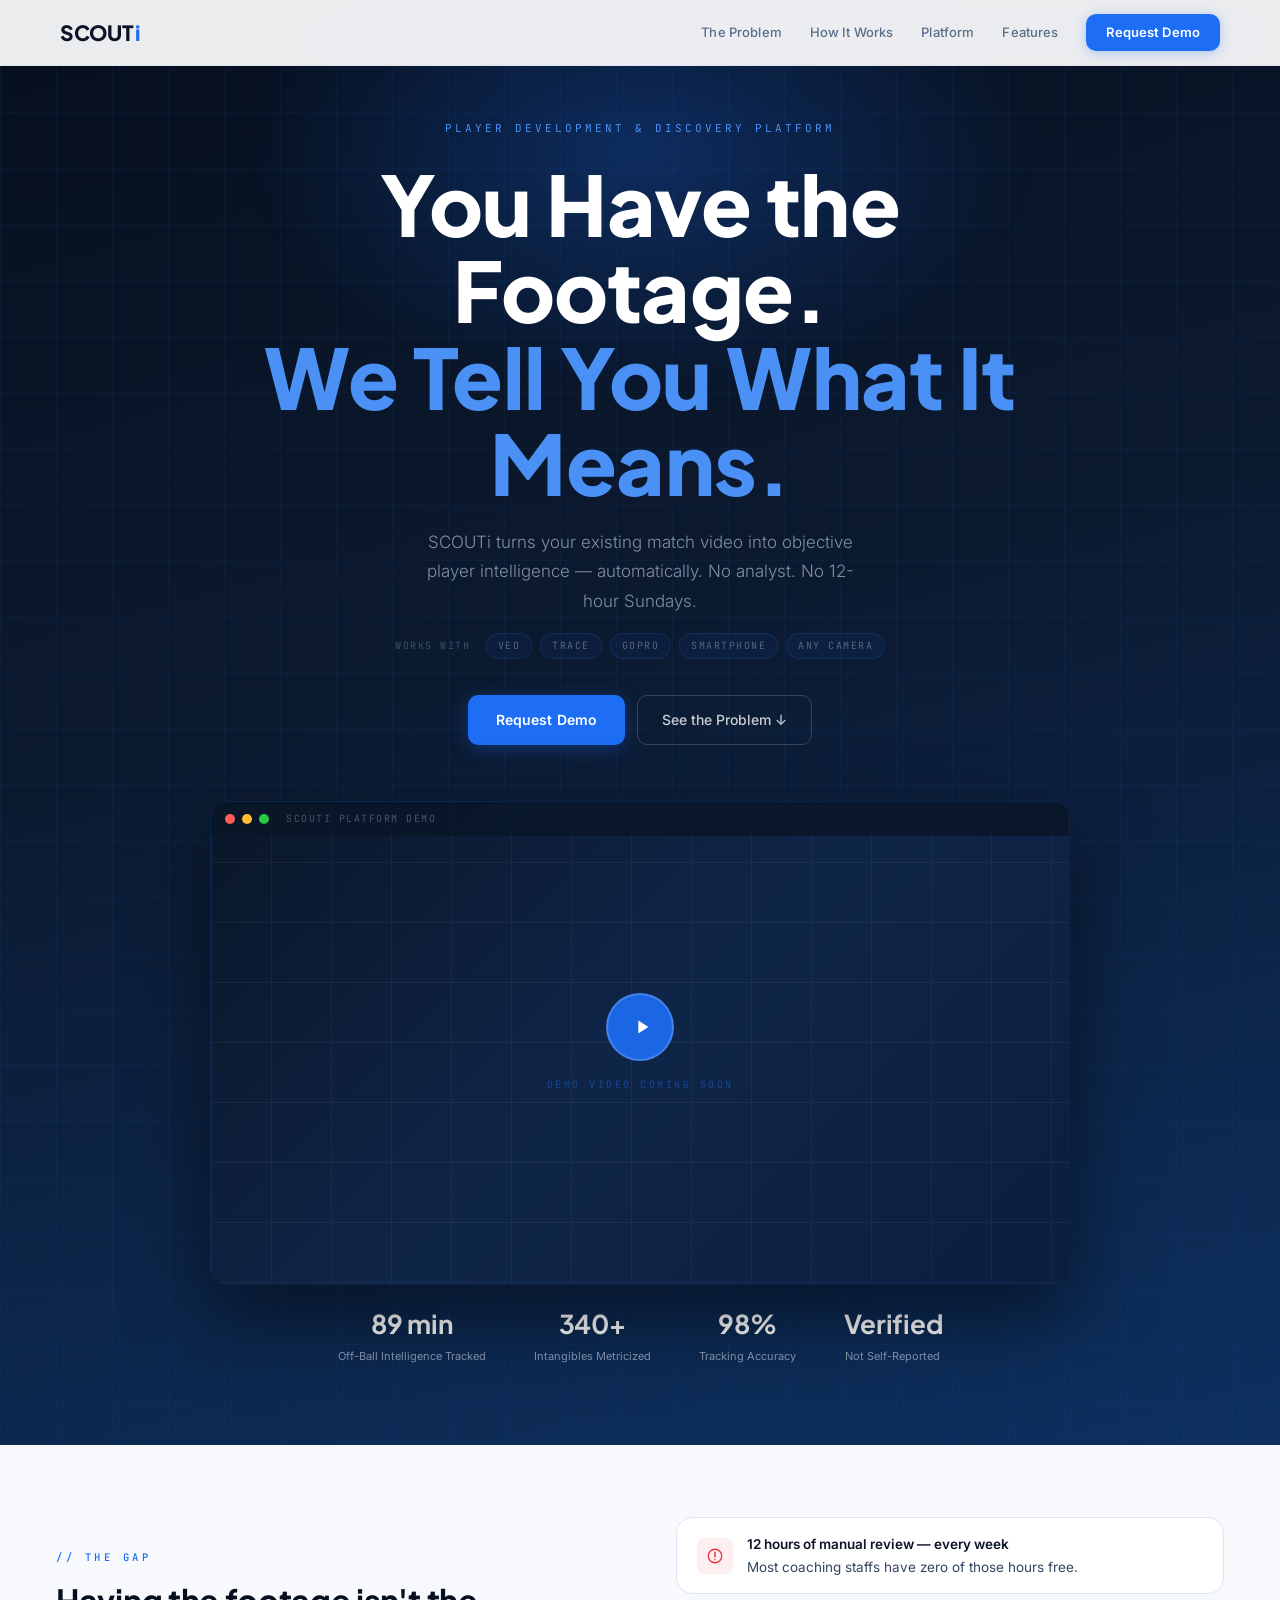
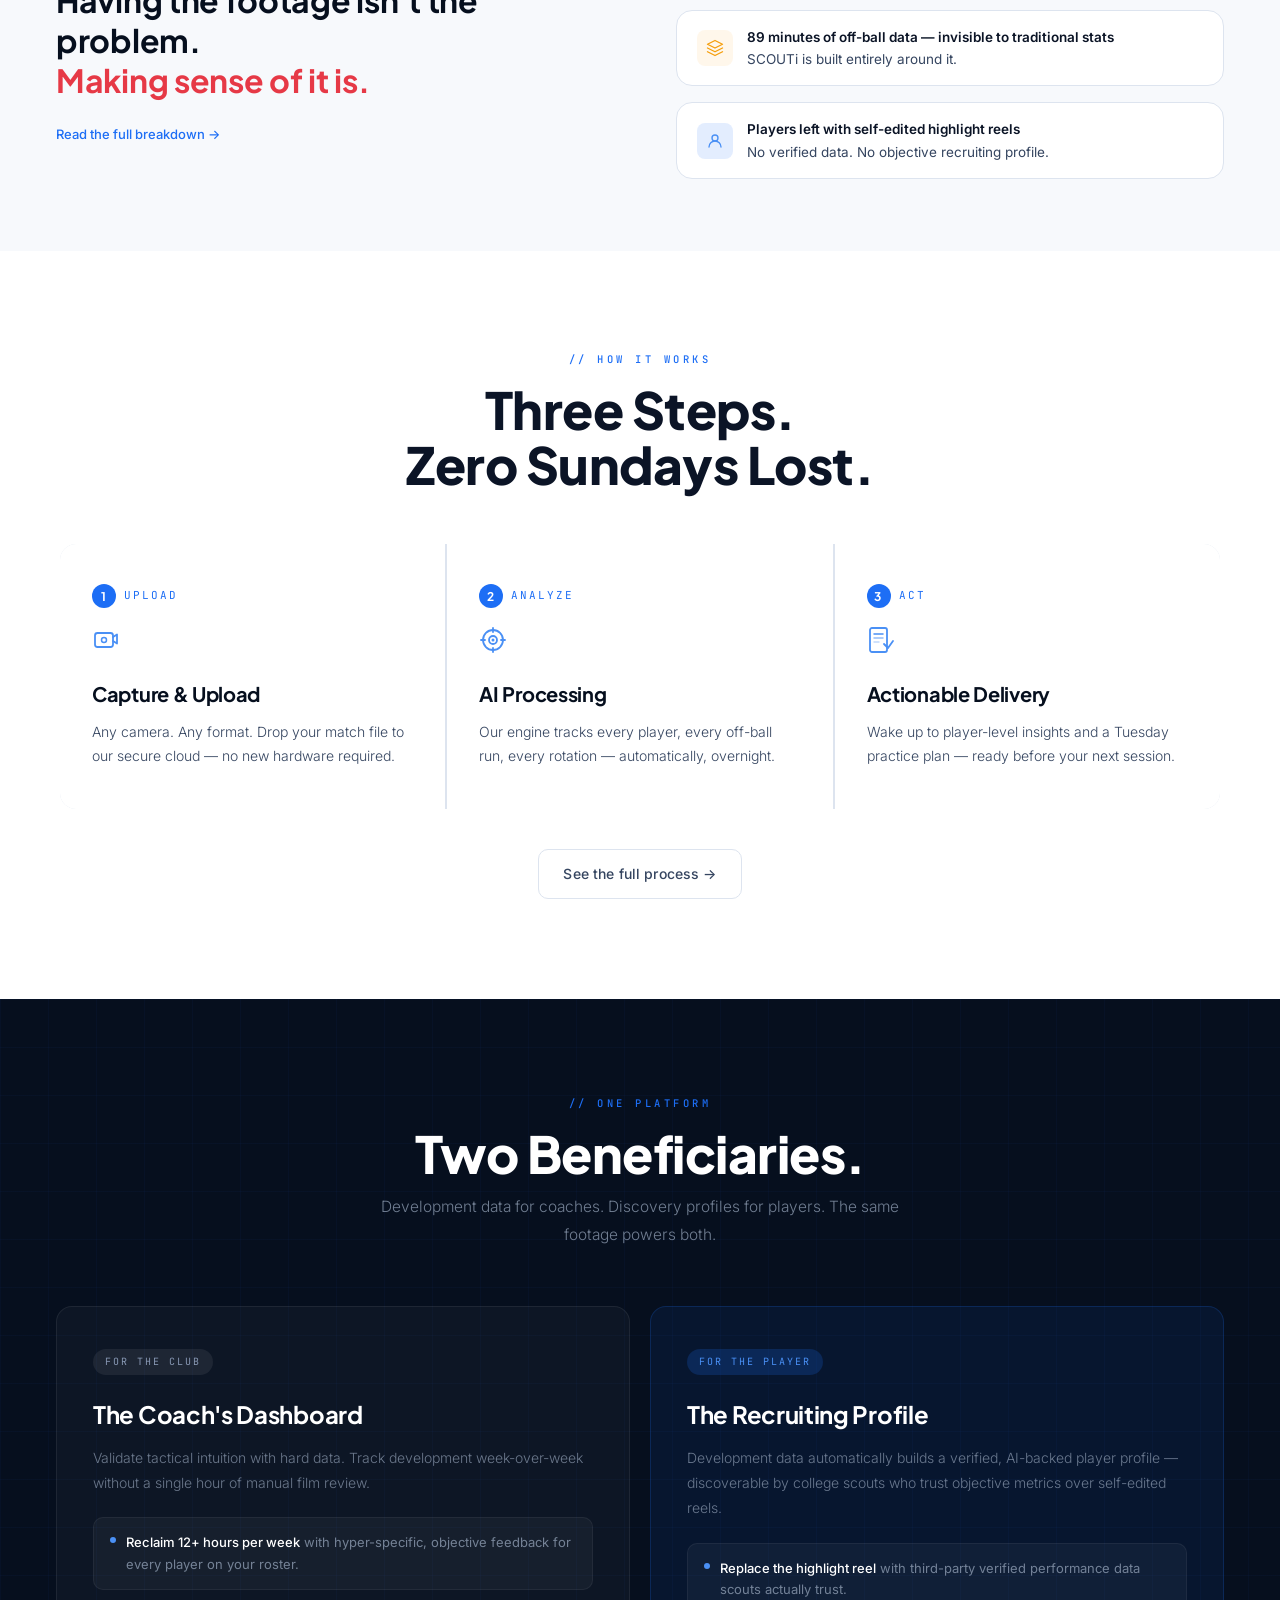
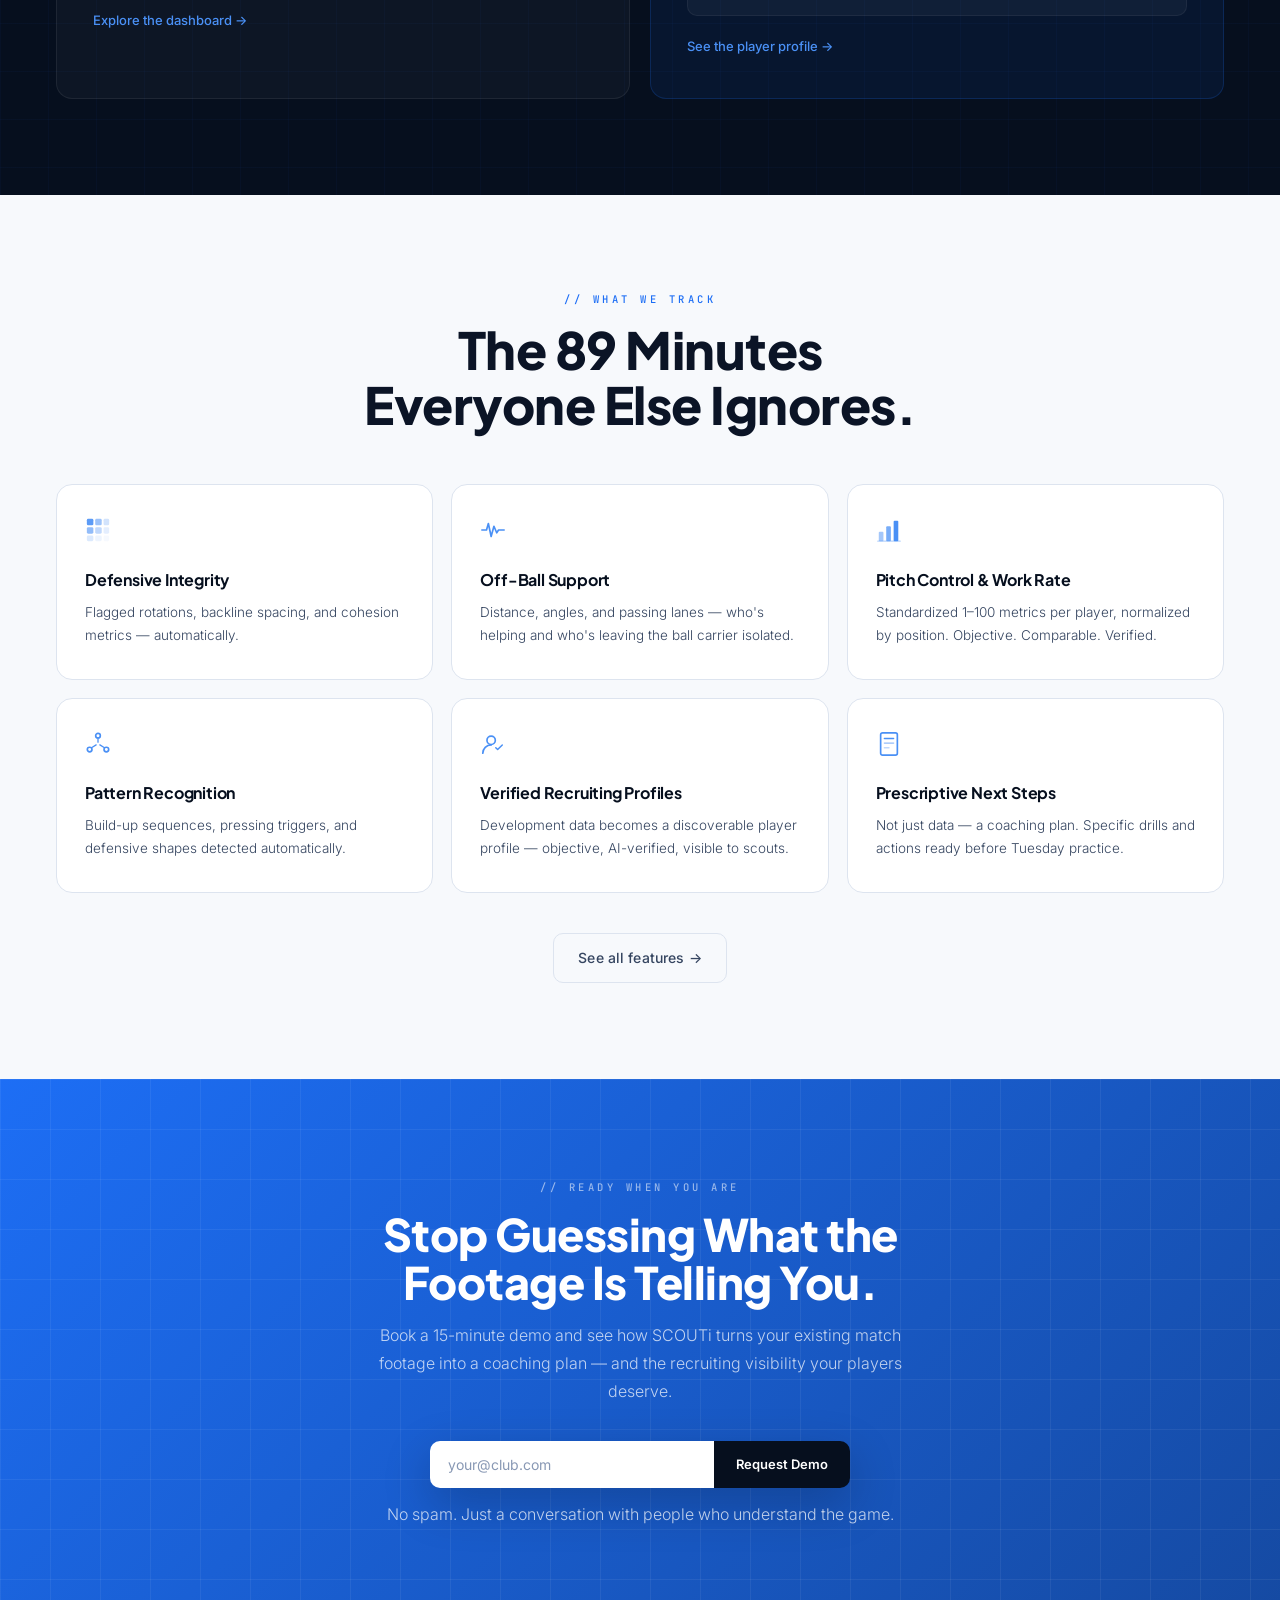
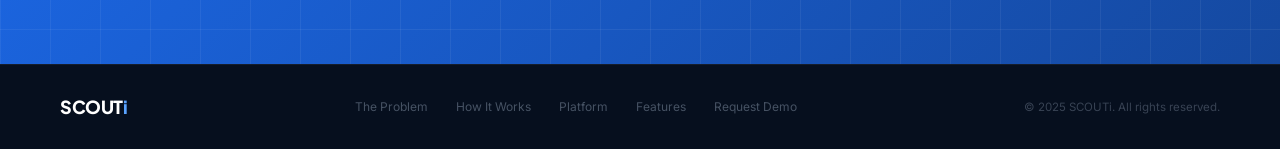
==== commit 0484ae3c: "Change demo video from <video> to <iframe> adding demo video" ====
--- a/index.html
+++ b/index.html
@@ -85,7 +85,6 @@
 }
 .play-btn:hover { background: var(--blue-bright); transform: scale(1.08); }
 .play-btn svg { margin-left: 4px; }
-#demoVideo { width: 100%; height: 100%; object-fit: cover; position: absolute; inset: 0; display: none; }
 @keyframes pulse-ring {
   0%   { box-shadow: 0 0 0 0 rgba(29,110,245,0.45); }
   70%  { box-shadow: 0 0 0 20px rgba(29,110,245,0); }
@@ -203,7 +202,7 @@
         </div>
         <p class="vp-label">Demo video coming soon</p>
       </div>
-      <video id="demoVideo" controls><source src="YOUR_VIDEO.mp4" type="video/mp4"></video>
+      <iframe id="demoVideo" allow="autoplay; encrypted-media; fullscreen" style="display: none; position: absolute; inset: 0; width: 100%; height: 100%; border: none; z-index: 1;"></iframe>
     </div>
   </div>
   <div class="stats-strip">
@@ -335,10 +334,12 @@
 function playVideo() {
   const vid = document.getElementById('demoVideo');
   const ph  = document.getElementById('videoPlaceholder');
-  if (vid.src && !vid.src.includes('YOUR_VIDEO')) {
-    ph.style.display = 'none'; vid.style.display = 'block'; vid.play();
-  }
-}
+  
+  vid.src = "https://www.youtube.com/embed/uWTLgNGKLL8?autoplay=1&rel=0&modestbranding=1";
+  ph.style.display = 'none'; 
+  vid.style.display = 'block';
+}
+
 function submitForm() {
   const v = document.getElementById('emailInput').value;
   if (!v || !v.includes('@')) return;
--- a/scouti.css
+++ b/scouti.css
@@ -3,7 +3,9 @@
    Athletic × Data-Driven — Blue on White
    ═══════════════════════════════════════════════ */
 
-@import url('https://fonts.googleapis.com/css2?family=Outfit:wght@300;400;500;600;700;800&family=Inter:wght@300;400;500;600&family=JetBrains+Mono:wght@400;500&display=swap');/* ── TOKENS ── */
+@import url('https://fonts.googleapis.com/css2?family=Plus+Jakarta+Sans:wght@400;500;600;700;800&family=Inter:wght@300;400;500;600&family=JetBrains+Mono:wght@400;500&display=swap');
+
+/* ── TOKENS ── */
 :root {
   /* Blues — primary palette */
   --blue-deep:    #060f1e;        /* near-black navy — hero backgrounds */
@@ -39,7 +41,7 @@
   --red-dim:      rgba(230,57,70,0.08);
 
   /* Typography scale */
-  --font-display: 'Outfit', sans-serif;
+  --font-display: 'Plus Jakarta Sans', sans-serif;
   --font-body:    'Inter', sans-serif;
   --font-mono:    'JetBrains Mono', monospace;
 
@@ -87,7 +89,7 @@
 /* Logo */
 .logo {
   font-family: var(--font-display); font-weight: 800;
-  font-size: 21px; letter-spacing: -0.8px;
+  font-size: 21px; letter-spacing: -0.3px;
   color: var(--text); text-decoration: none;
   display: flex; align-items: center; gap: 1px;
   transition: opacity 0.2s;
@@ -196,21 +198,159 @@
   font-weight: 500;
 }
 
+/* ── HERO EYEBROW ── */
+.hero-eyebrow {
+  font-family: var(--font-mono);
+  font-size: 11px; letter-spacing: 3px; text-transform: uppercase;
+  color: var(--blue-light); margin-bottom: 22px;
+  position: relative; z-index: 1;
+  opacity: 0; animation: fadeUp 0.6s 0.2s ease forwards;
+}
+
+/* ── HARDWARE BADGES ── */
+.hw-badges { display: flex; gap: 8px; justify-content: center; flex-wrap: wrap; }
+.hw-label {
+  font-family: var(--font-mono); font-size: 10px;
+  letter-spacing: 1.5px; text-transform: uppercase;
+  color: rgba(148,163,184,0.4); display: flex; align-items: center;
+}
+.hw-badge {
+  font-family: var(--font-mono); font-size: 10px;
+  letter-spacing: 1.5px; text-transform: uppercase;
+  color: rgba(148,163,184,0.55);
+  border: 1px solid rgba(29,110,245,0.18);
+  padding: 4px 11px; border-radius: 20px;
+  background: rgba(29,110,245,0.06);
+}
+
+/* ── VIDEO CHROME ── */
+.chrome-title {
+  margin-left: 10px; font-family: var(--font-mono);
+  font-size: 10px; color: rgba(148,163,184,0.45);
+  letter-spacing: 1.5px; text-transform: uppercase;
+}
+.vp-label {
+  font-family: var(--font-mono); font-size: 10px;
+  letter-spacing: 2.5px; text-transform: uppercase;
+  color: rgba(29,110,245,0.45); position: relative; z-index: 1;
+}
+
+/* ── STATS STRIP ── */
+.ss-val {
+  font-family: var(--font-display); font-weight: 700;
+  font-size: 26px; color: var(--white); letter-spacing: -0.3px;
+}
+.ss-lbl { font-size: 11px; color: var(--grey); margin-top: 3px; }
+
+/* ── PROBLEM STRIP QUOTE ── */
+.ps-quote {
+  font-family: var(--font-display); font-weight: 700;
+  font-size: clamp(22px, 2.5vw, 32px); line-height: 1.25;
+  color: var(--blue-deep); letter-spacing: -0.3px;
+}
+.ps-quote .red { color: var(--red); }
+
+/* ── HOW STEPS ── */
+.step-num {
+  font-family: var(--font-mono); font-size: 11px;
+  letter-spacing: 2px; color: var(--blue-bright);
+  text-transform: uppercase; margin-bottom: 18px;
+  display: flex; align-items: center; gap: 8px;
+}
+.step-num-circle {
+  width: 24px; height: 24px; border-radius: 50%;
+  background: var(--blue-bright); color: white;
+  font-family: var(--font-display); font-weight: 700; font-size: 12px;
+  display: flex; align-items: center; justify-content: center; flex-shrink: 0;
+}
+.step-title {
+  font-family: var(--font-display); font-weight: 700;
+  font-size: 20px; color: var(--blue-deep); letter-spacing: -0.3px; margin-bottom: 10px;
+}
+.step-body { font-size: 14px; color: var(--grey-dark); line-height: 1.75; font-weight: 300; }
+
+/* ── PLATFORM CARDS ── */
+.plat-tag {
+  font-family: var(--font-mono); font-size: 10px;
+  letter-spacing: 2px; text-transform: uppercase;
+  padding: 5px 12px; border-radius: 20px; display: inline-block; margin-bottom: 20px;
+}
+.plat-tag.club-tag  { background: rgba(255,255,255,0.07); color: var(--grey); }
+.plat-tag.player-tag { background: rgba(29,110,245,0.2); color: var(--blue-light); }
+.plat-title {
+  font-family: var(--font-display); font-weight: 700;
+  font-size: 24px; color: var(--white); letter-spacing: -0.3px; margin-bottom: 12px;
+}
+.plat-body { font-size: 14px; color: rgba(148,163,184,0.7); line-height: 1.8; font-weight: 300; margin-bottom: 22px; }
+
+/* ── FEATURE TILES ── */
+.feat-tile-title {
+  font-family: var(--font-display); font-weight: 700;
+  font-size: 16px; color: var(--blue-deep); letter-spacing: -0.2px; margin-bottom: 8px;
+}
+.feat-tile-body { font-size: 13.5px; color: var(--grey-dark); line-height: 1.7; font-weight: 300; }
+
+/* ── CTA FORM ── */
+.cta-row input {
+  flex: 1; background: white; border: none; color: var(--text);
+  padding: 15px 18px; font-family: var(--font-body); font-size: 14px; outline: none;
+}
+.cta-row input::placeholder { color: var(--grey); }
+.cta-row button {
+  background: var(--blue-deep); color: white; border: none;
+  padding: 15px 22px; font-family: var(--font-body);
+  font-weight: 600; font-size: 13px; cursor: pointer;
+  white-space: nowrap; transition: background 0.2s;
+}
+.cta-row button:hover { background: #040d1a; }
+.cta-note { color: rgba(255,255,255,0.4); font-size: 12px; margin-top: 12px; }
+.form-ok {
+  display: none; color: rgba(255,255,255,0.9);
+  font-family: var(--font-mono); font-size: 13px;
+  letter-spacing: 1px; margin-top: 14px;
+}
+
+/* ── PAGE HERO (sub-pages) ── */
+.page-eyebrow {
+  font-family: var(--font-mono); font-size: 11px;
+  letter-spacing: 3px; text-transform: uppercase;
+  color: var(--blue-light); margin-bottom: 18px; display: block;
+  opacity: 0; animation: fadeUp 0.6s 0.2s ease forwards;
+}
+.page-h1 {
+  font-family: var(--font-display); font-weight: 800;
+  font-size: clamp(40px, 5.5vw, 72px); line-height: 1.04;
+  letter-spacing: -0.5px; color: var(--white);
+  opacity: 0; animation: fadeUp 0.7s 0.35s ease forwards;
+}
+.page-h1 .accent { color: var(--blue-light); }
+.page-sub {
+  margin-top: 18px; font-size: 17px; line-height: 1.75;
+  color: rgba(148,163,184,0.85); font-weight: 300;
+  opacity: 0; animation: fadeUp 0.7s 0.5s ease forwards;
+}
+
+/* ── FADE UP ANIMATION ── */
+@keyframes fadeUp {
+  from { opacity: 0; transform: translateY(20px); }
+  to   { opacity: 1; transform: translateY(0); }
+}
+
 /* ── TYPOGRAPHY ── */
 h1, h2, h3, h4 {
   font-family: var(--font-display);
   font-weight: 800;
-  line-height: 1.05;
-  letter-spacing: -1.8px;
+  line-height: 1.06;
+  letter-spacing: -0.5px;
   color: var(--text);
 }
 h2 {
   font-size: clamp(32px, 4vw, 52px);
-  line-height: 1.07;
+  line-height: 1.08;
 }
 h3 {
   font-size: clamp(20px, 2vw, 26px);
-  letter-spacing: -0.8px;
+  letter-spacing: -0.3px;
 }
 
 /* ── SECTIONS ── */
@@ -290,7 +430,7 @@
 /* ── STAT DISPLAY ── */
 .stat-val {
   font-family: var(--font-display); font-weight: 800;
-  line-height: 1; letter-spacing: -1.5px;
+  line-height: 1; letter-spacing: -0.5px;
 }
 .stat-lbl {
   font-family: var(--font-mono); font-size: 10px;
@@ -325,7 +465,7 @@
 .mb-val {
   font-family: var(--font-display); font-weight: 800;
   font-size: 24px; line-height: 1;
-  color: var(--blue-bright);
+  color: var(--blue-bright); letter-spacing: -0.3px;
 }
 .mb-lbl {
   font-family: var(--font-mono); font-size: 8.5px;
@@ -465,4 +605,4 @@
 @media (max-width: 480px) {
   :root { --section-pad: 52px 18px; }
   .btn-primary, .btn-ghost, .btn-ghost-light { padding: 12px 20px; font-size: 13px; }
-}
+}
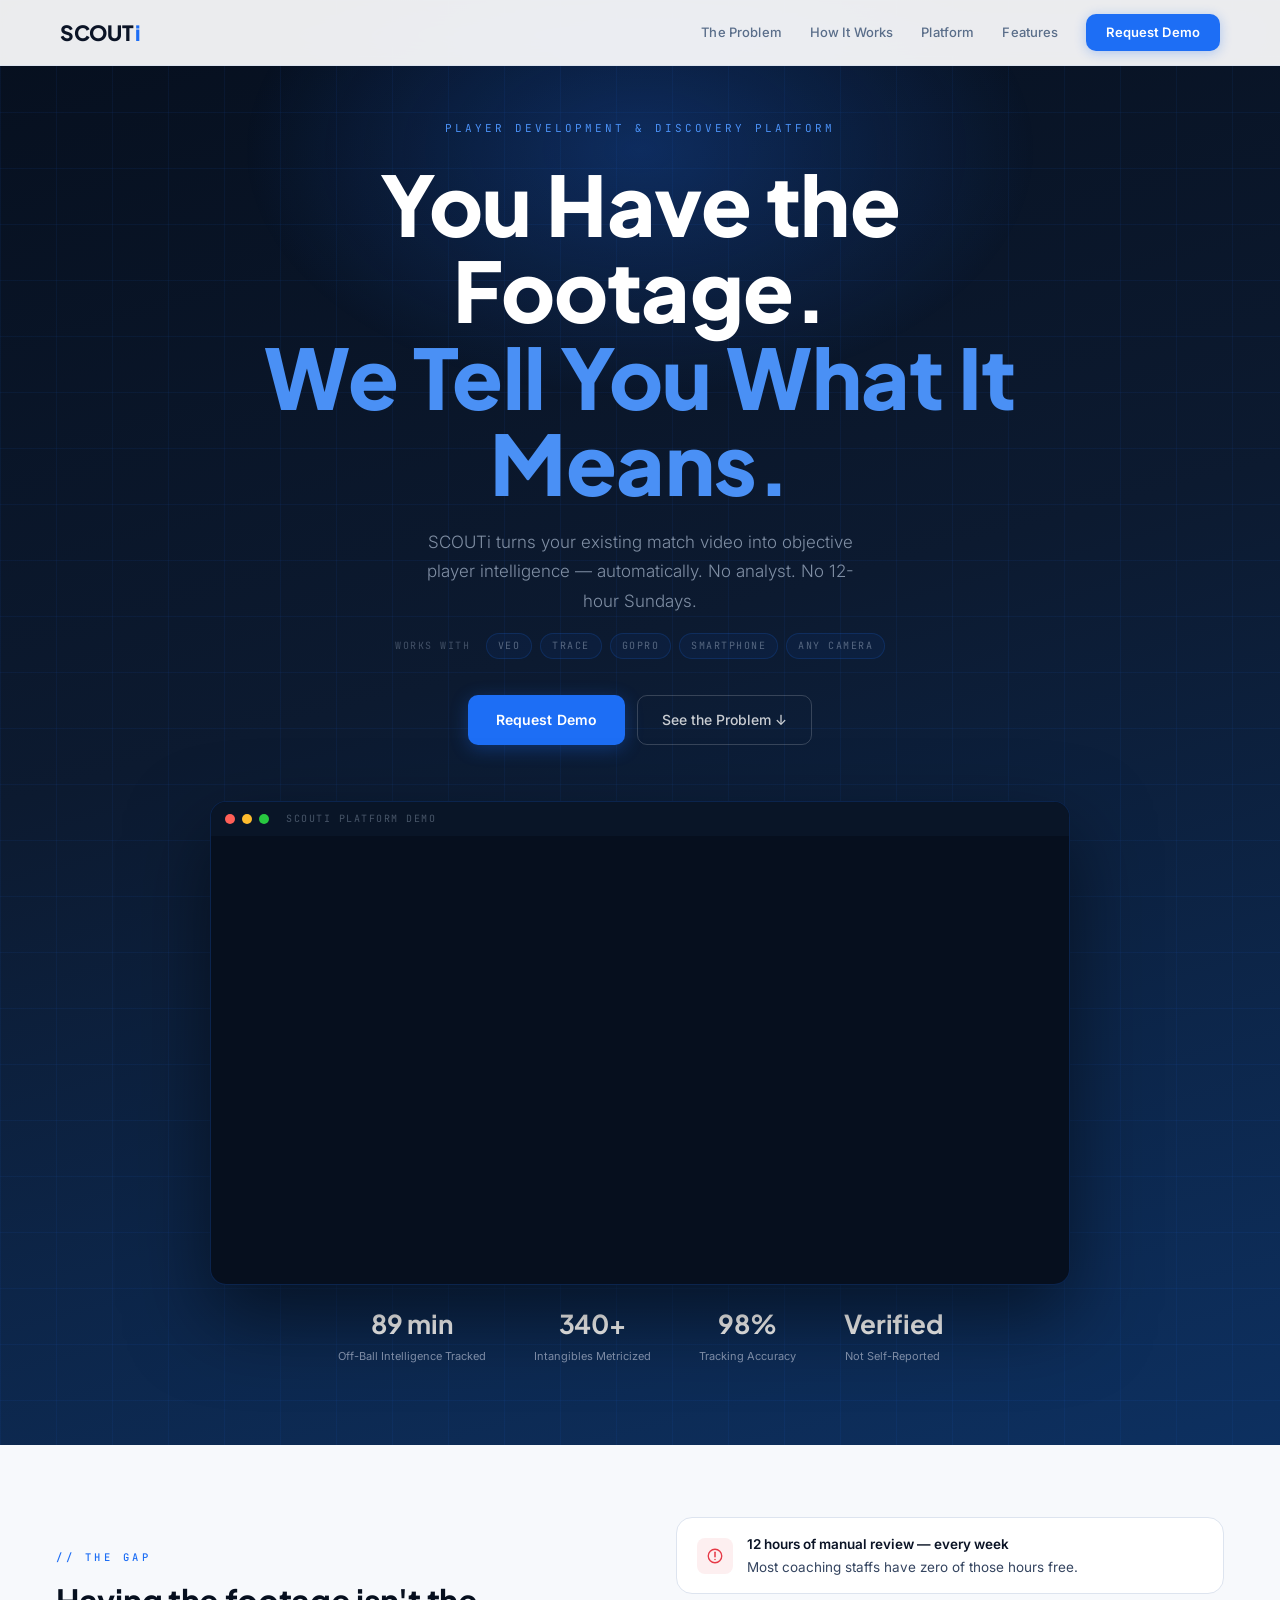
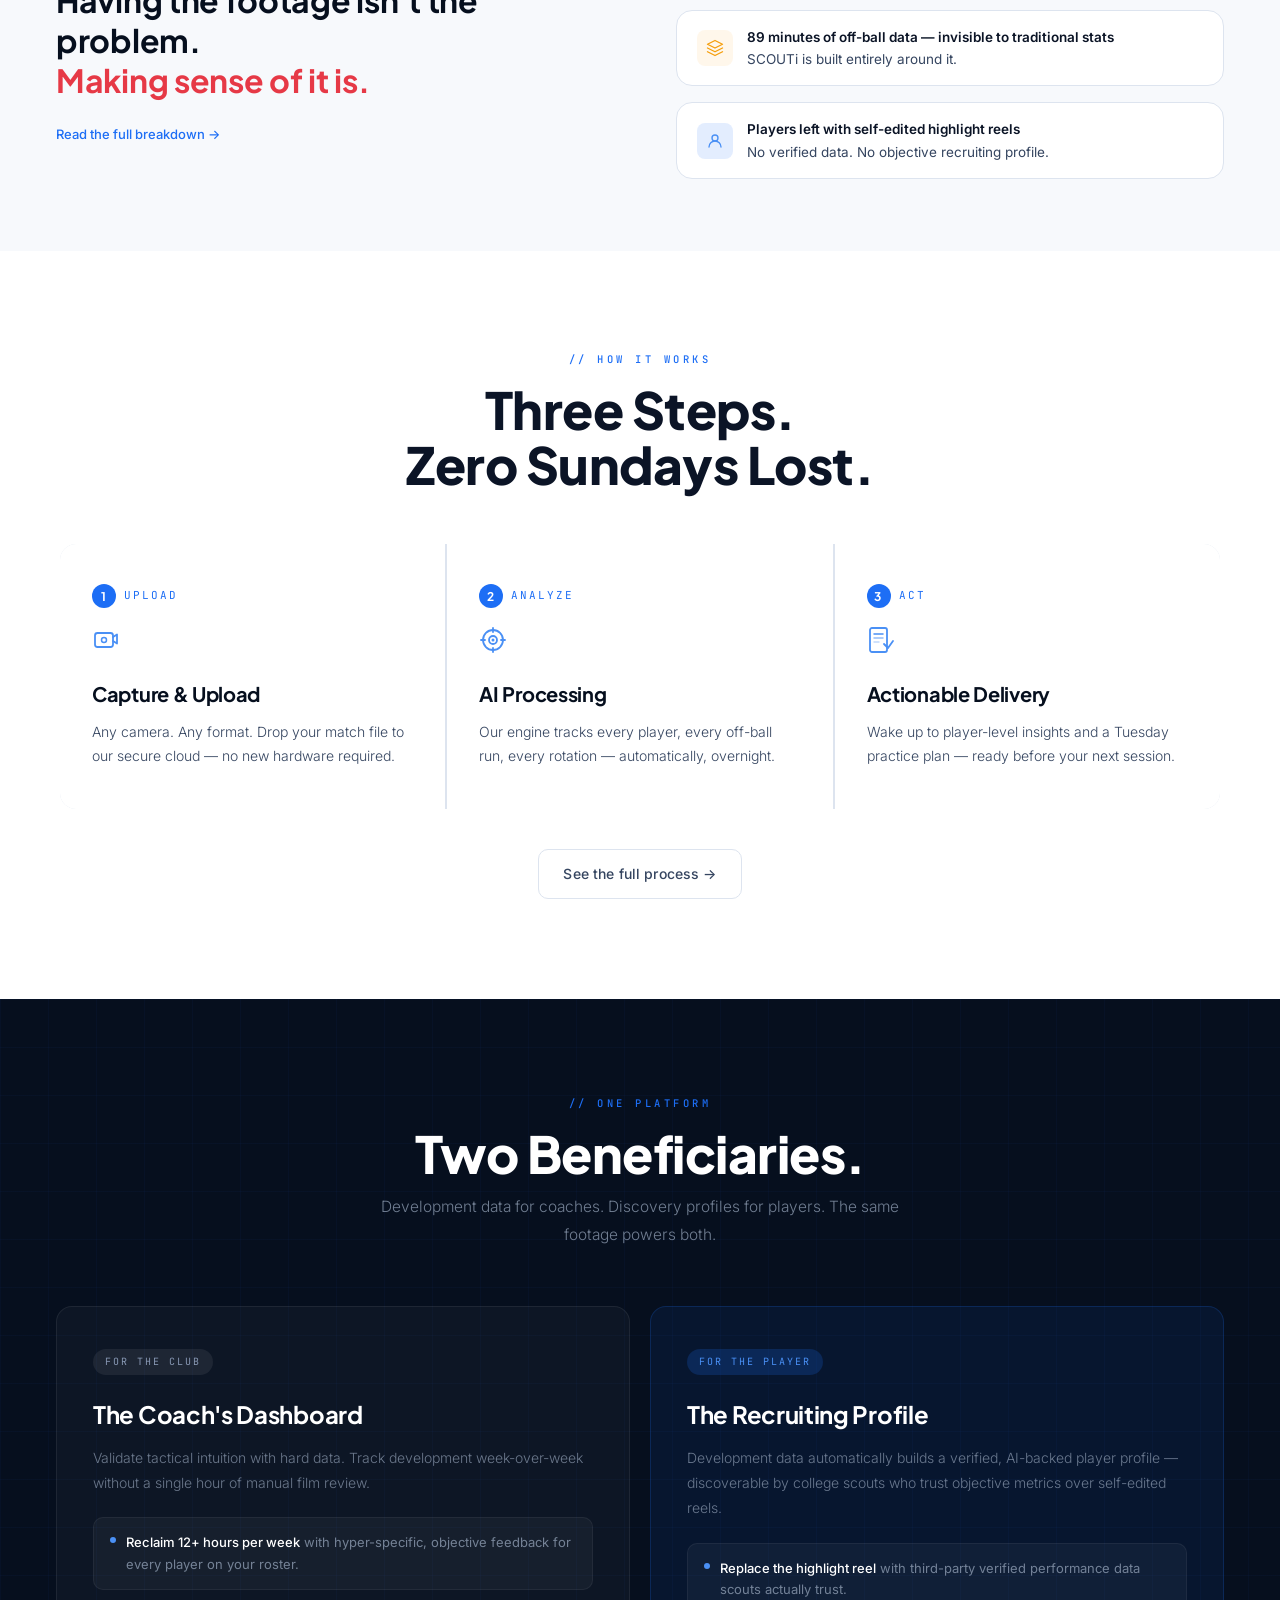
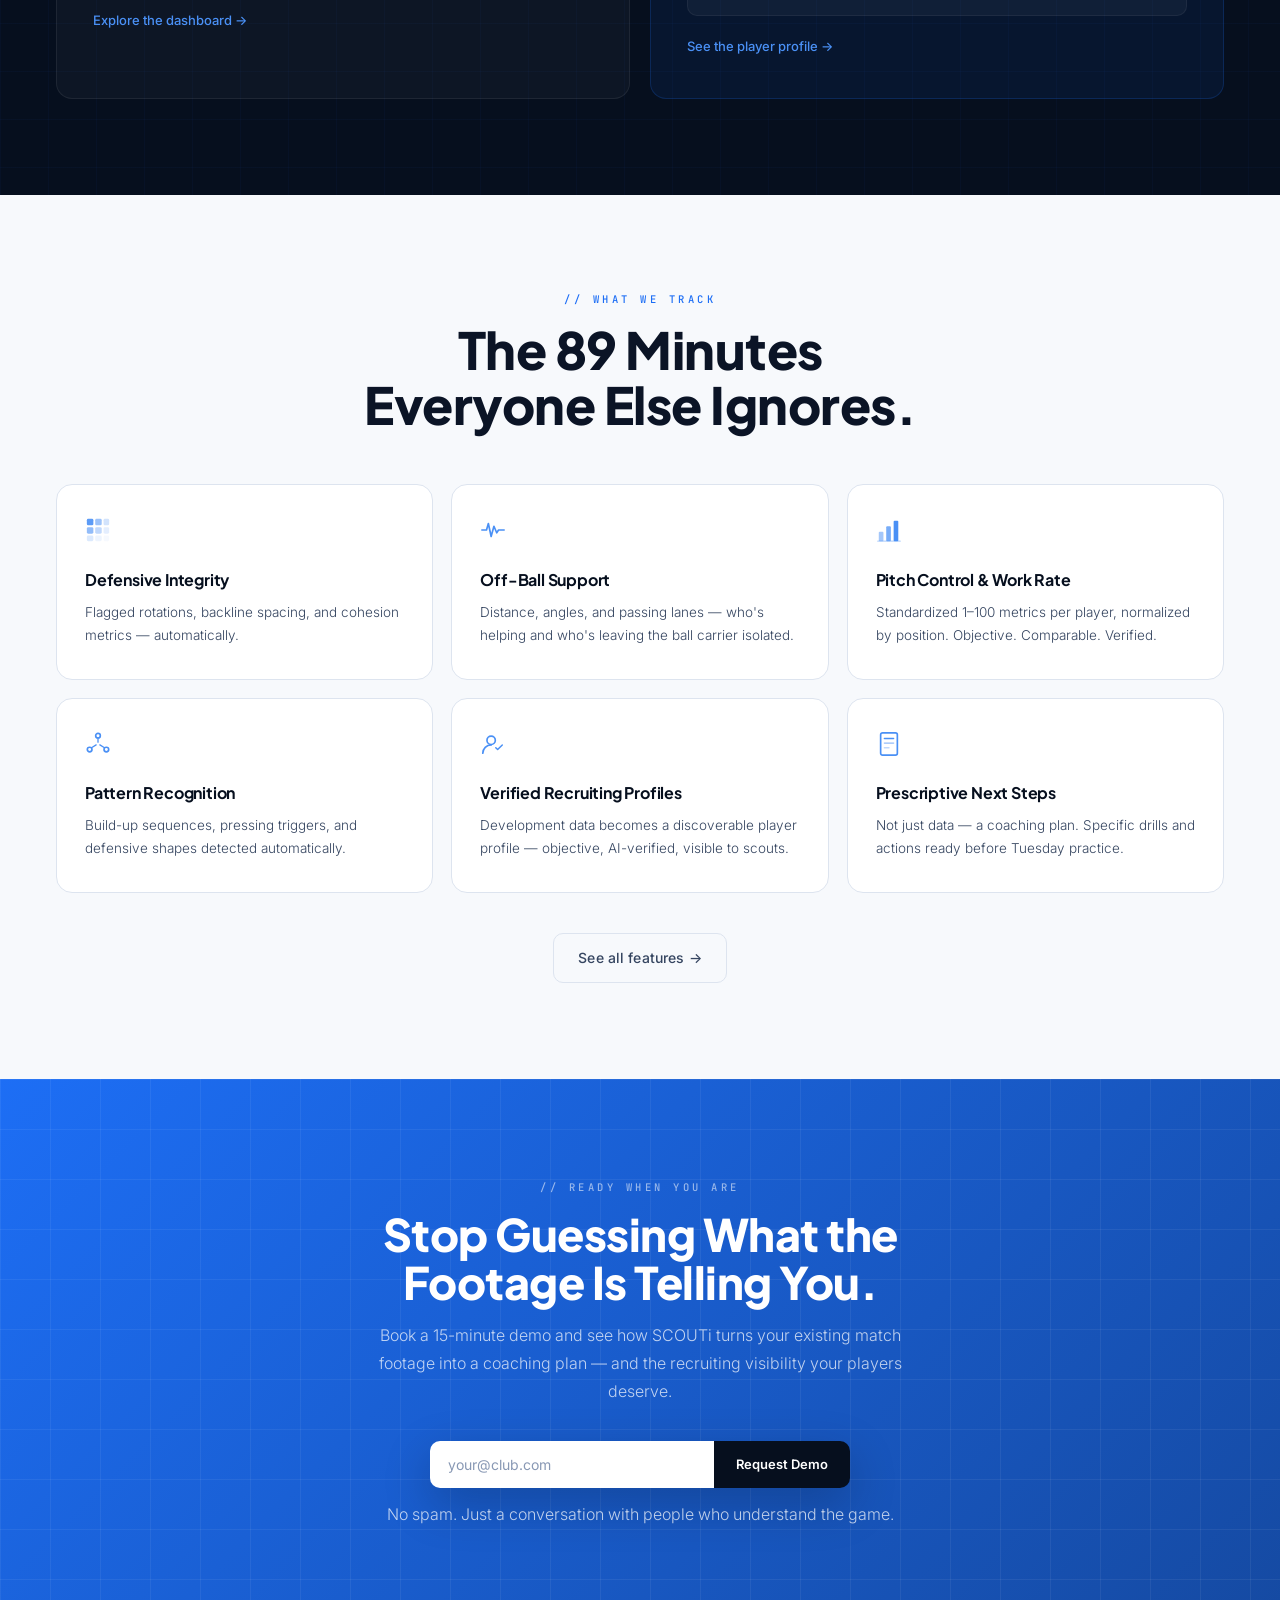
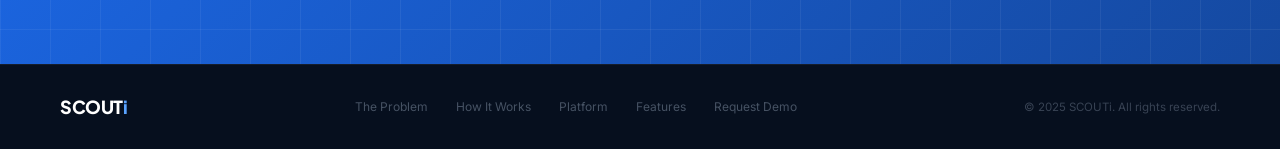
==== commit e5f50348: "Remove video placeholder and update iframe source" ====
--- a/index.html
+++ b/index.html
@@ -64,32 +64,6 @@
   align-items: center; padding: 0 14px; gap: 7px; z-index: 2;
 }
 .chrome-dot { width: 10px; height: 10px; border-radius: 50%; }
-.video-placeholder {
-  position: absolute; inset: 0;
-  background: linear-gradient(135deg, #0a1628, #0f2548, #0a1e40);
-  display: flex; flex-direction: column; align-items: center; justify-content: center; gap: 16px;
-}
-.vp-grid {
-  position: absolute; inset: 0; opacity: 0.05;
-  background-image: linear-gradient(rgba(255,255,255,1) 1px, transparent 1px),
-    linear-gradient(90deg, rgba(255,255,255,1) 1px, transparent 1px);
-  background-size: 60px 60px;
-}
-.play-btn {
-  width: 68px; height: 68px; border-radius: 50%;
-  background: rgba(29,110,245,0.9); border: 2px solid rgba(255,255,255,0.18);
-  display: flex; align-items: center; justify-content: center;
-  cursor: pointer; position: relative; z-index: 1;
-  transition: background 0.2s, transform 0.2s;
-  animation: pulse-ring 2.5s ease-out infinite;
-}
-.play-btn:hover { background: var(--blue-bright); transform: scale(1.08); }
-.play-btn svg { margin-left: 4px; }
-@keyframes pulse-ring {
-  0%   { box-shadow: 0 0 0 0 rgba(29,110,245,0.45); }
-  70%  { box-shadow: 0 0 0 20px rgba(29,110,245,0); }
-  100% { box-shadow: 0 0 0 0 rgba(29,110,245,0); }
-}
 .stats-strip {
   margin-top: 18px; display: flex; justify-content: center; gap: 48px;
   opacity: 0; animation: fadeUp 0.6s 1.05s ease forwards;
@@ -195,14 +169,7 @@
         <div class="chrome-dot" style="background:#28c840"></div>
         <span class="chrome-title">SCOUTi Platform Demo</span>
       </div>
-      <div class="video-placeholder" id="videoPlaceholder">
-        <div class="vp-grid"></div>
-        <div class="play-btn" onclick="playVideo()">
-          <svg width="22" height="22" viewBox="0 0 24 24" fill="white"><path d="M8 5v14l11-7z"/></svg>
-        </div>
-        <p class="vp-label">Demo video coming soon</p>
-      </div>
-      <iframe id="demoVideo" allow="autoplay; encrypted-media; fullscreen" style="display: none; position: absolute; inset: 0; width: 100%; height: 100%; border: none; z-index: 1;"></iframe>
+      <iframe id="demoVideo" src="https://www.youtube.com/embed/uWTLgNGKLL8?rel=0&modestbranding=1" allow="fullscreen" style="display: block; position: absolute; top: 34px; left: 0; right: 0; bottom: 0; width: 100%; height: calc(100% - 34px); border: none; z-index: 1;"></iframe>
     </div>
   </div>
   <div class="stats-strip">
@@ -331,15 +298,6 @@
 
 <script src="layout.js"></script>
 <script>
-function playVideo() {
-  const vid = document.getElementById('demoVideo');
-  const ph  = document.getElementById('videoPlaceholder');
-  
-  vid.src = "https://www.youtube.com/embed/uWTLgNGKLL8?autoplay=1&rel=0&modestbranding=1";
-  ph.style.display = 'none'; 
-  vid.style.display = 'block';
-}
-
 function submitForm() {
   const v = document.getElementById('emailInput').value;
   if (!v || !v.includes('@')) return;
